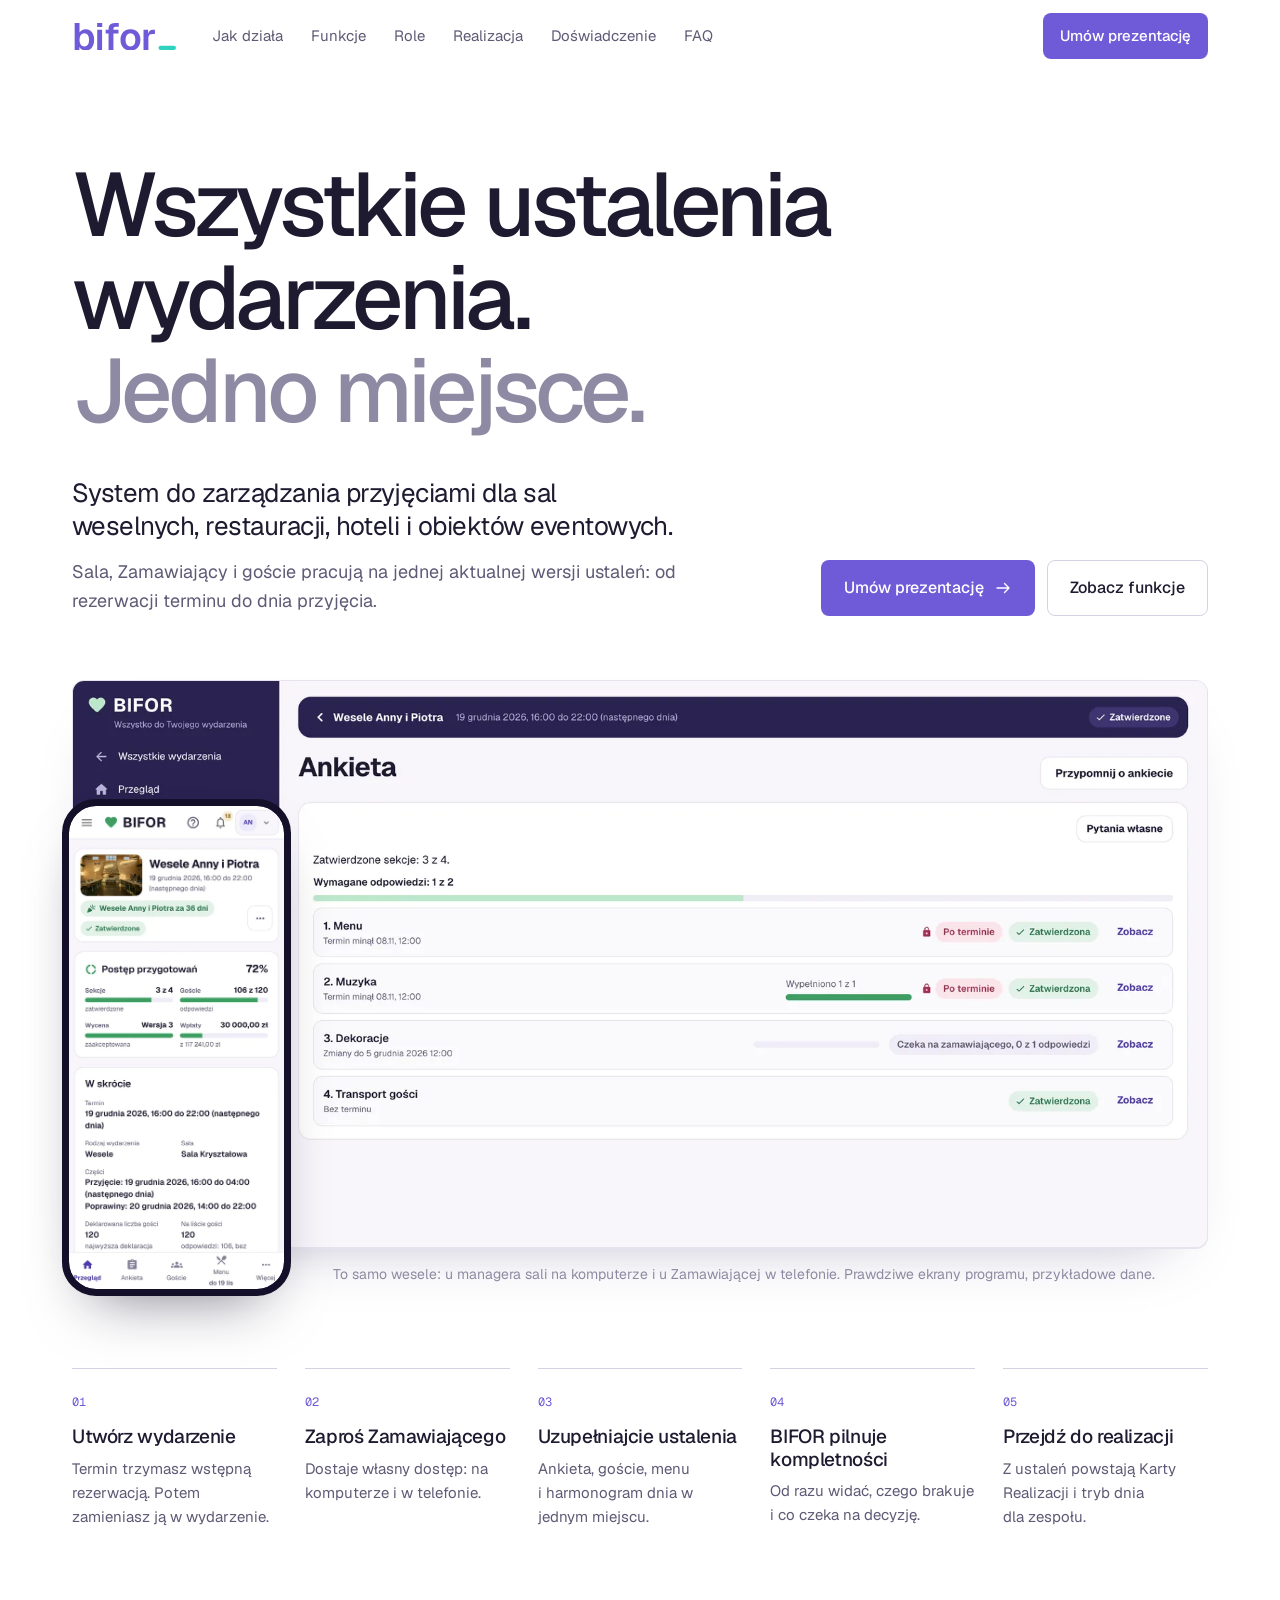
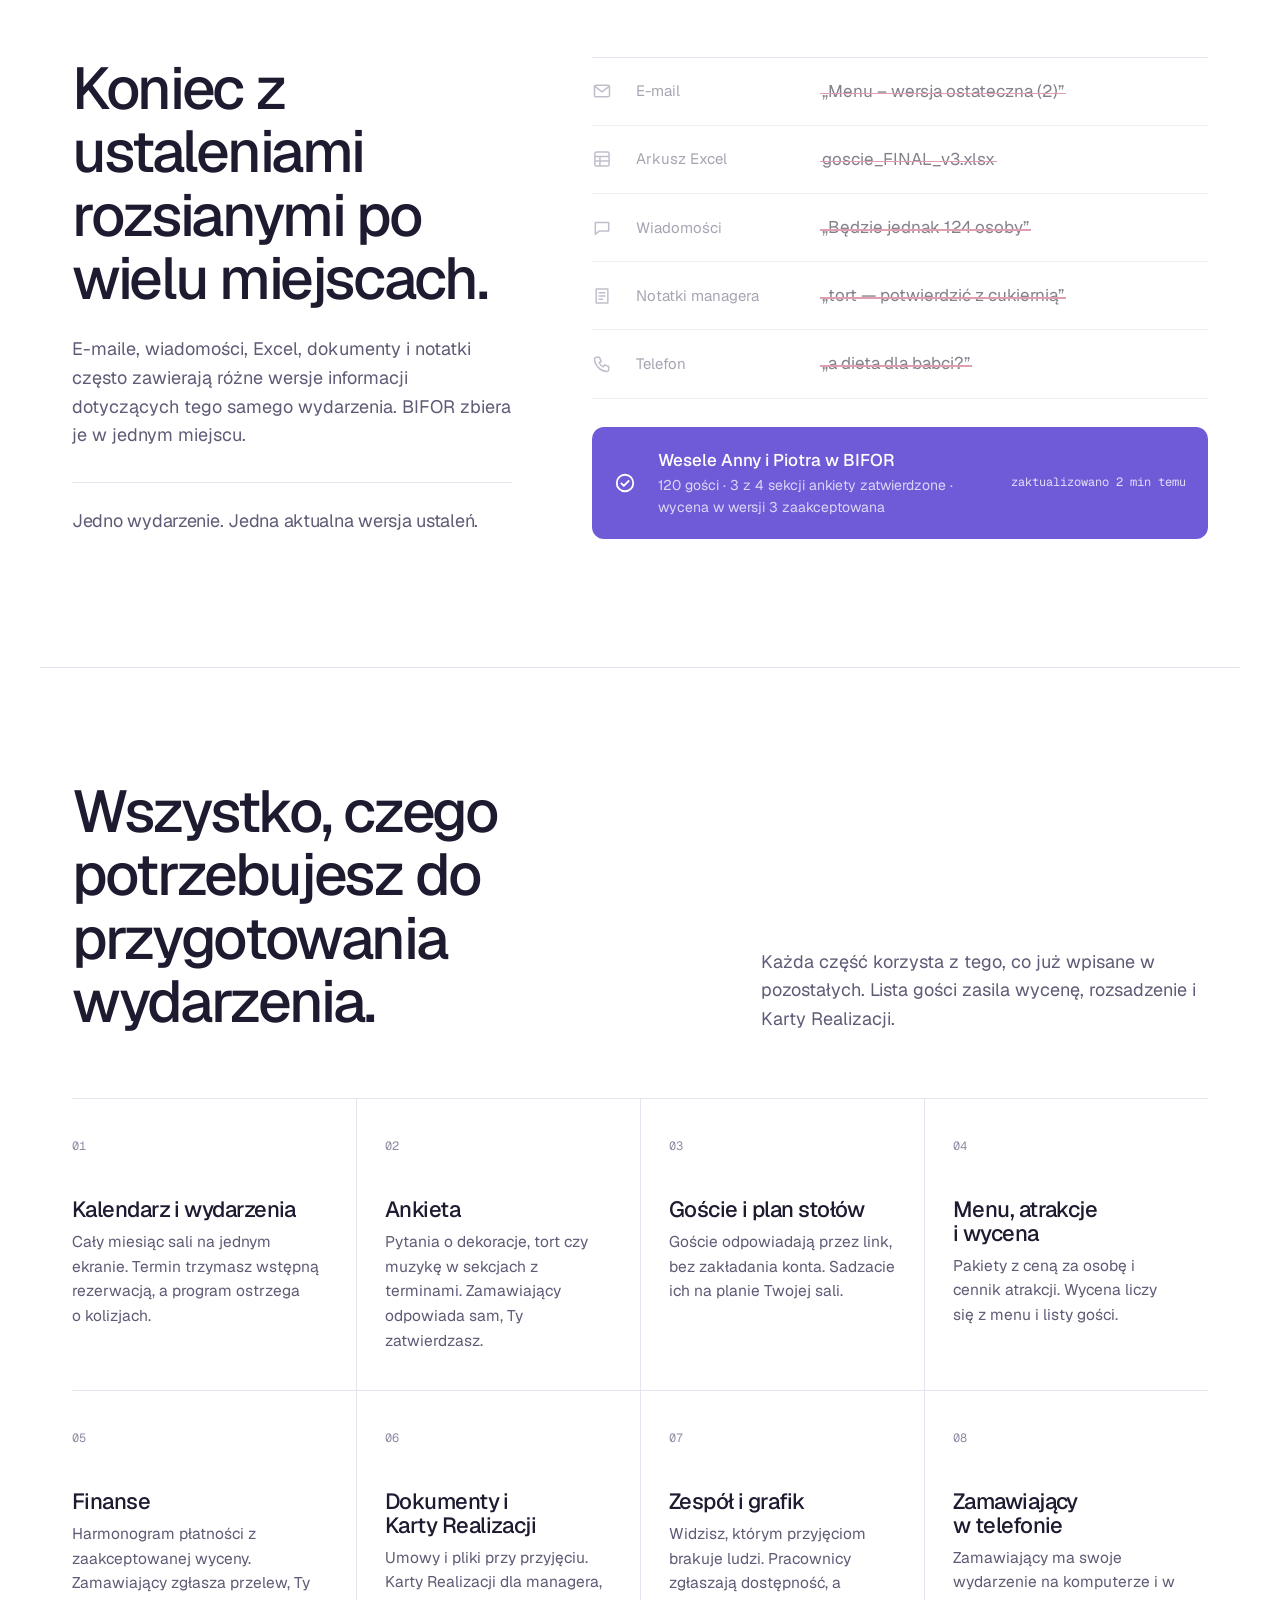
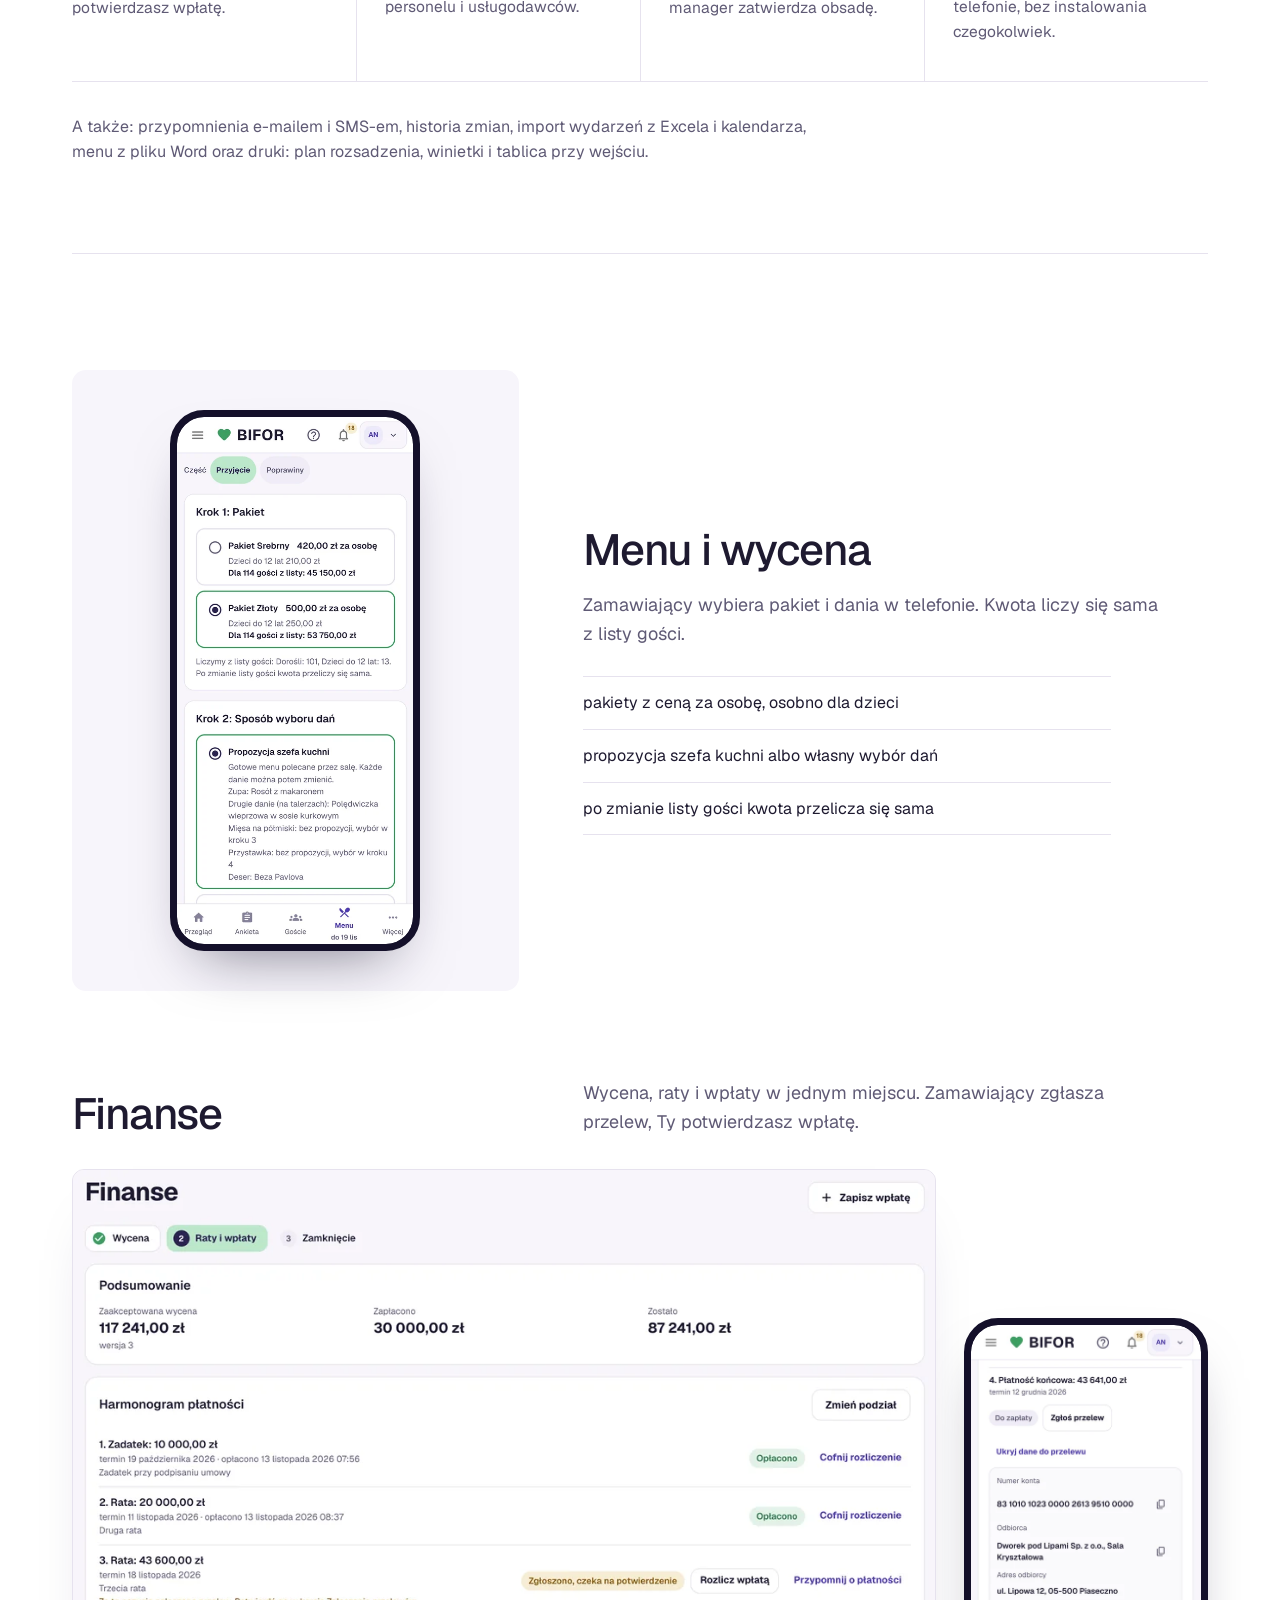
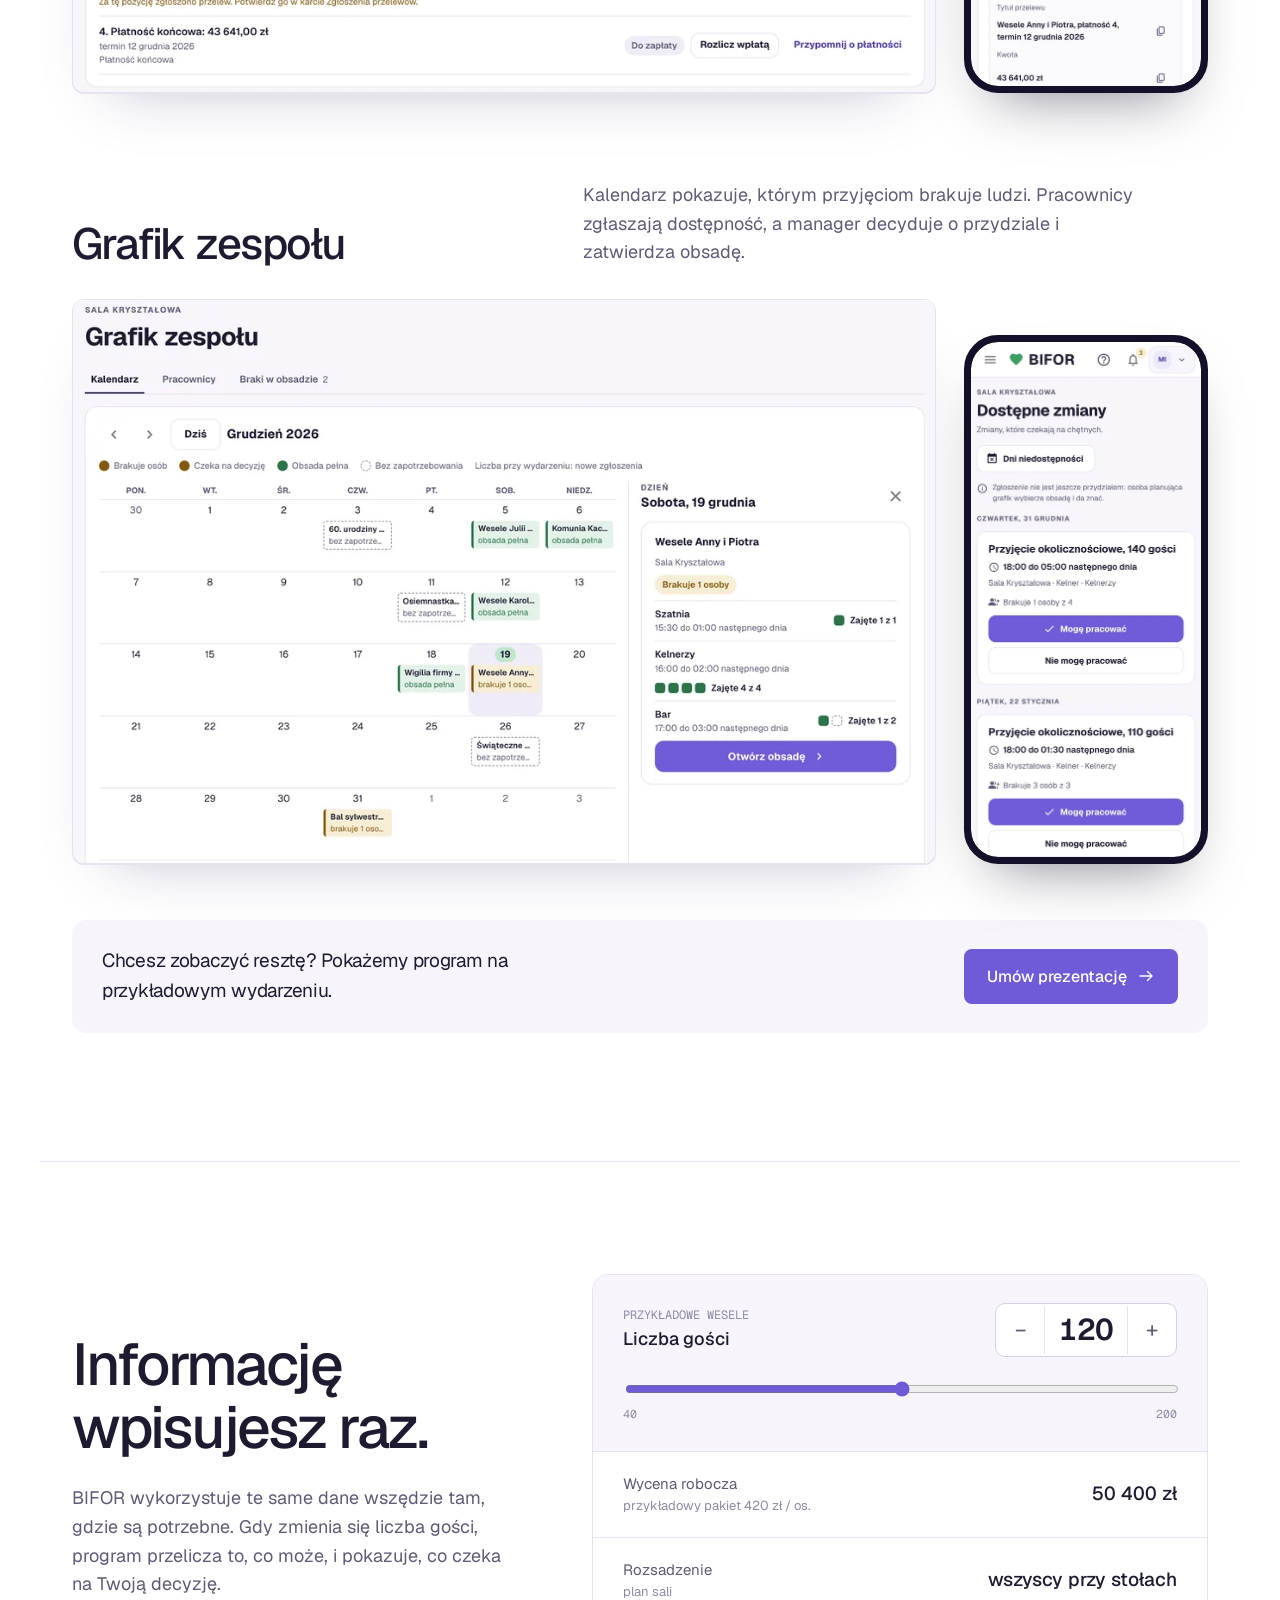
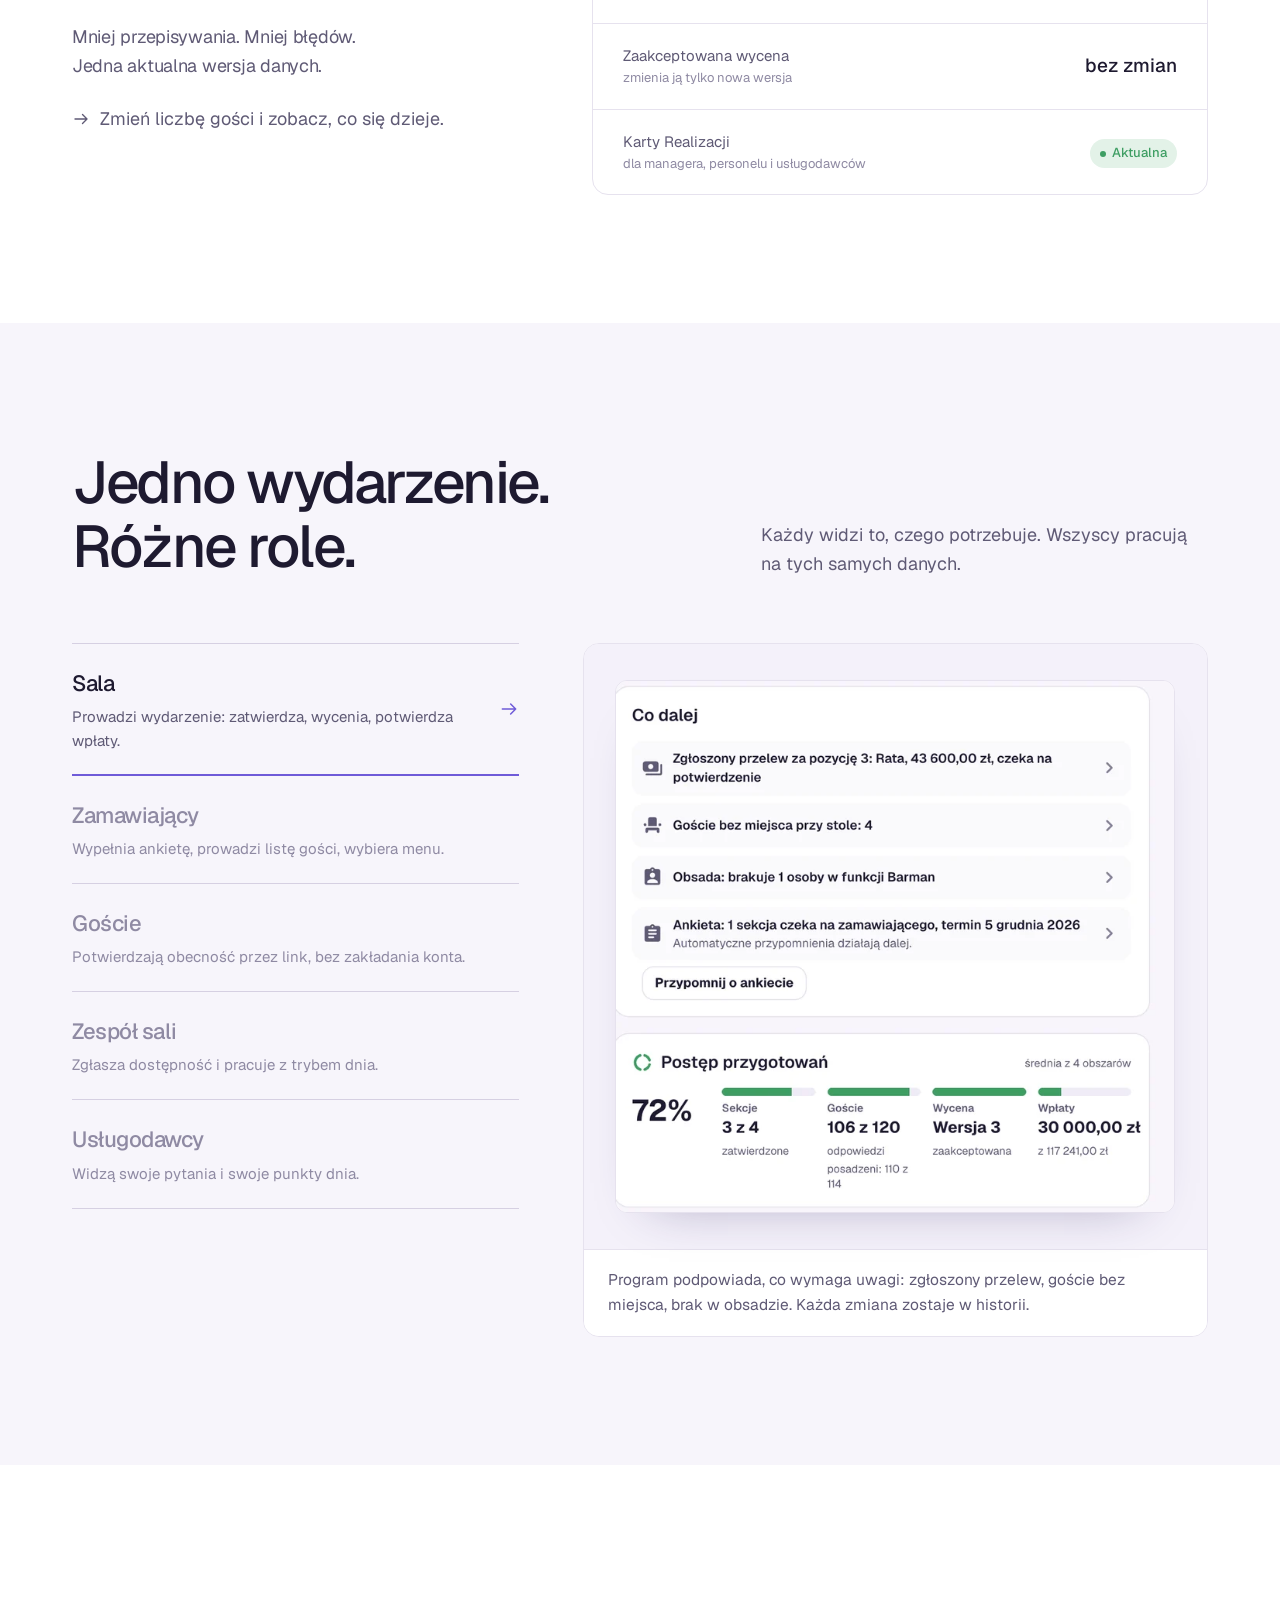
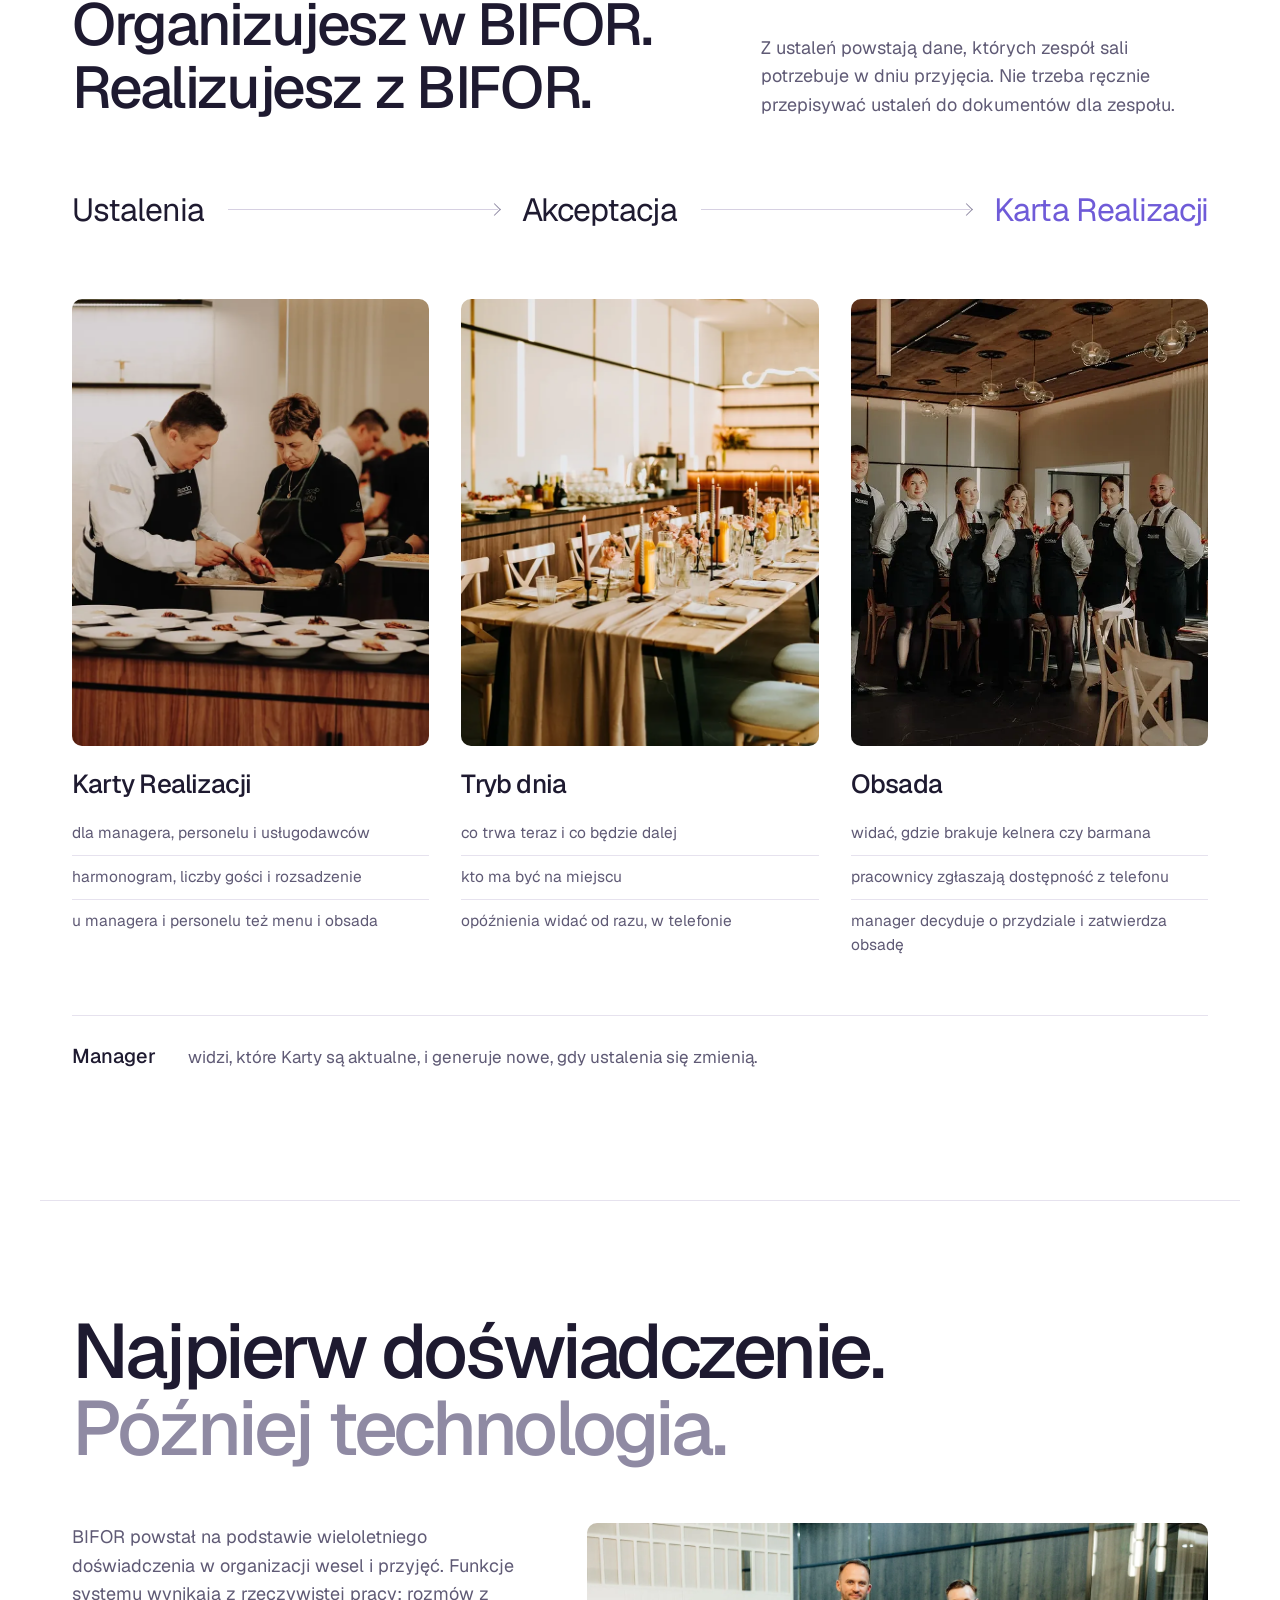
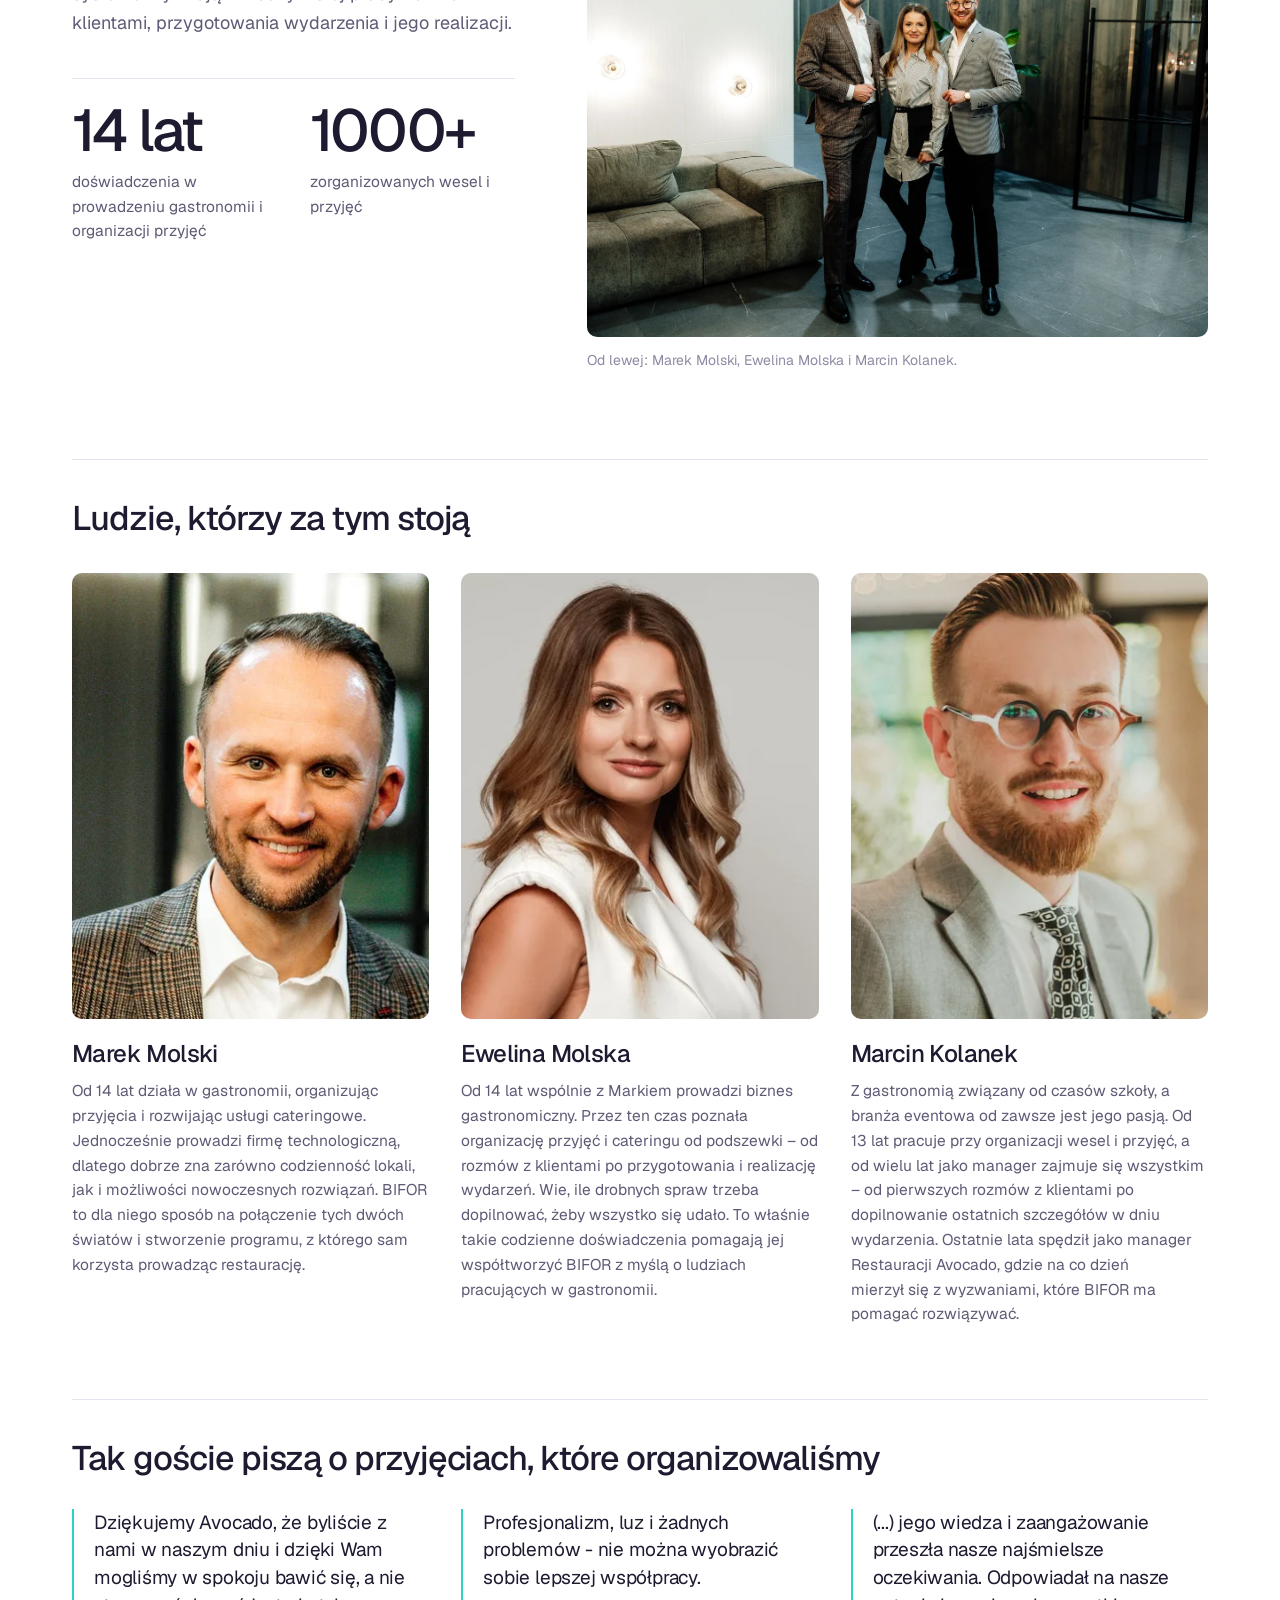
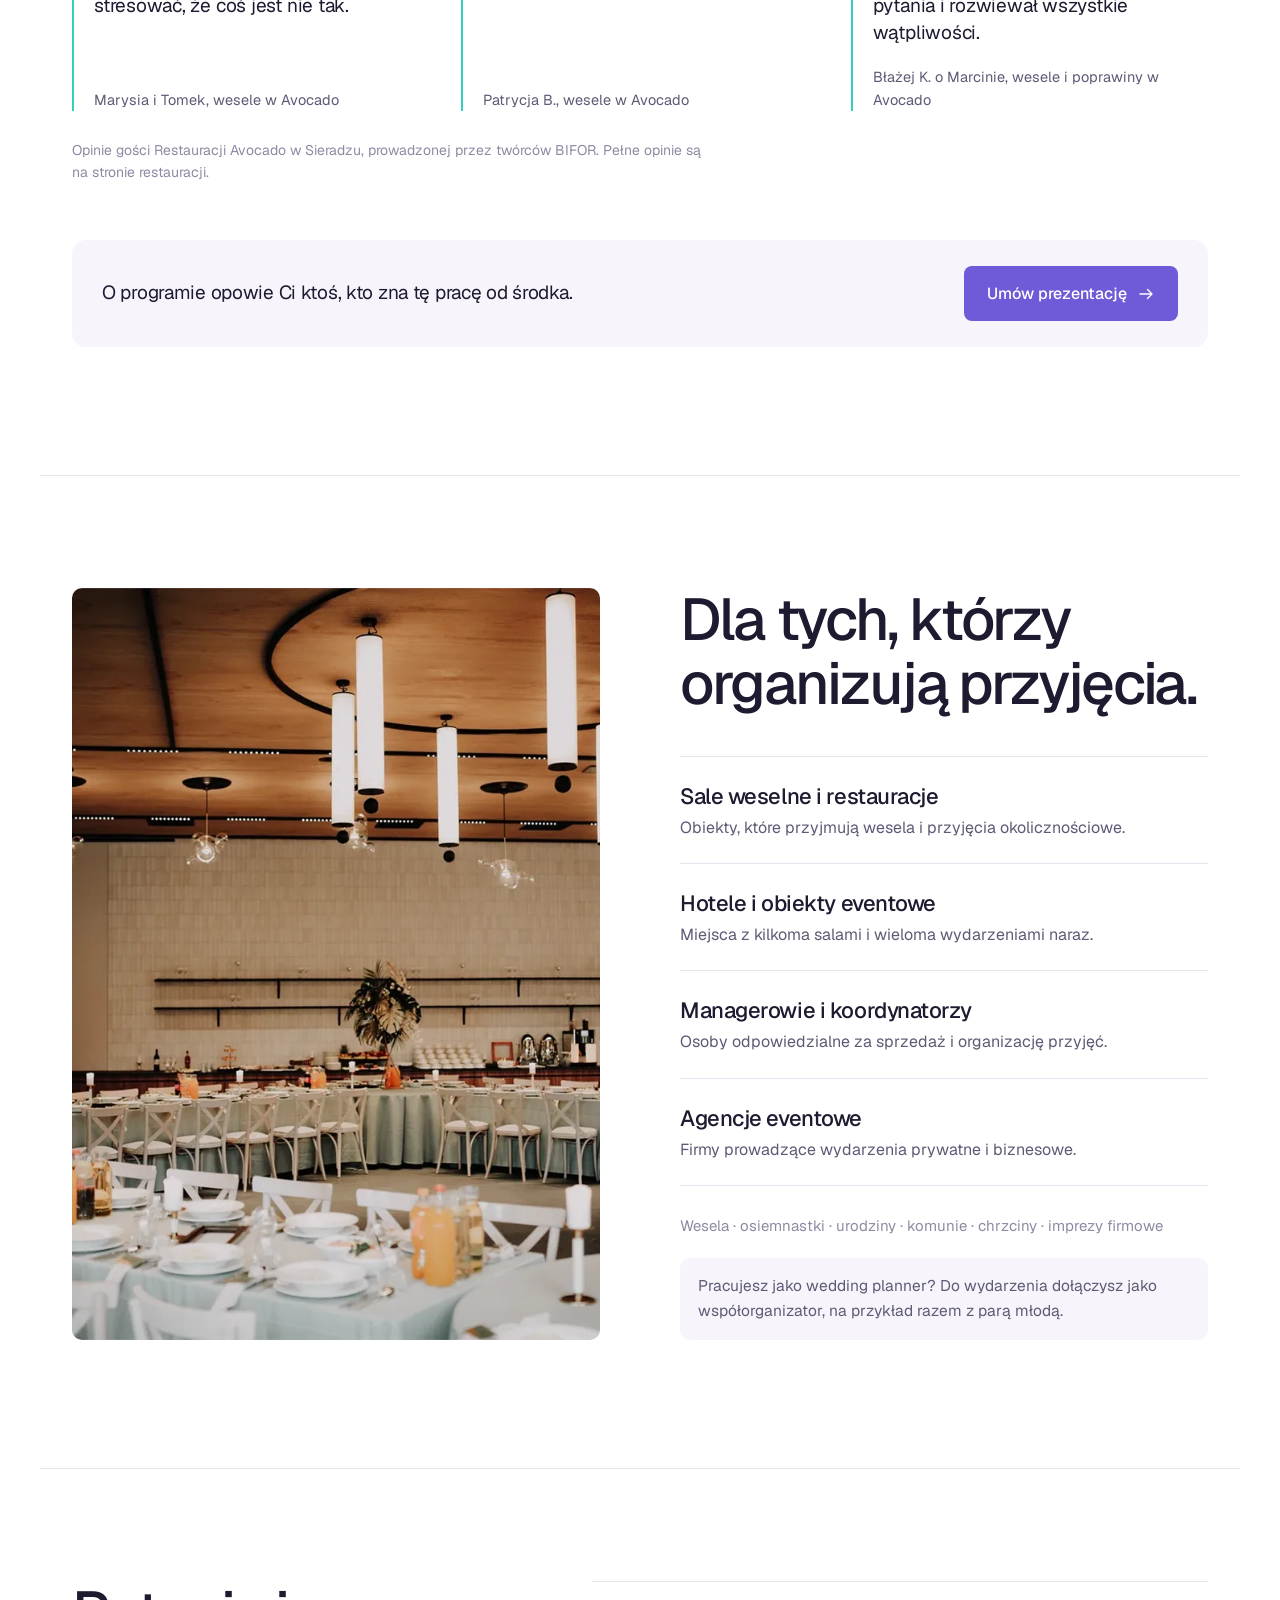
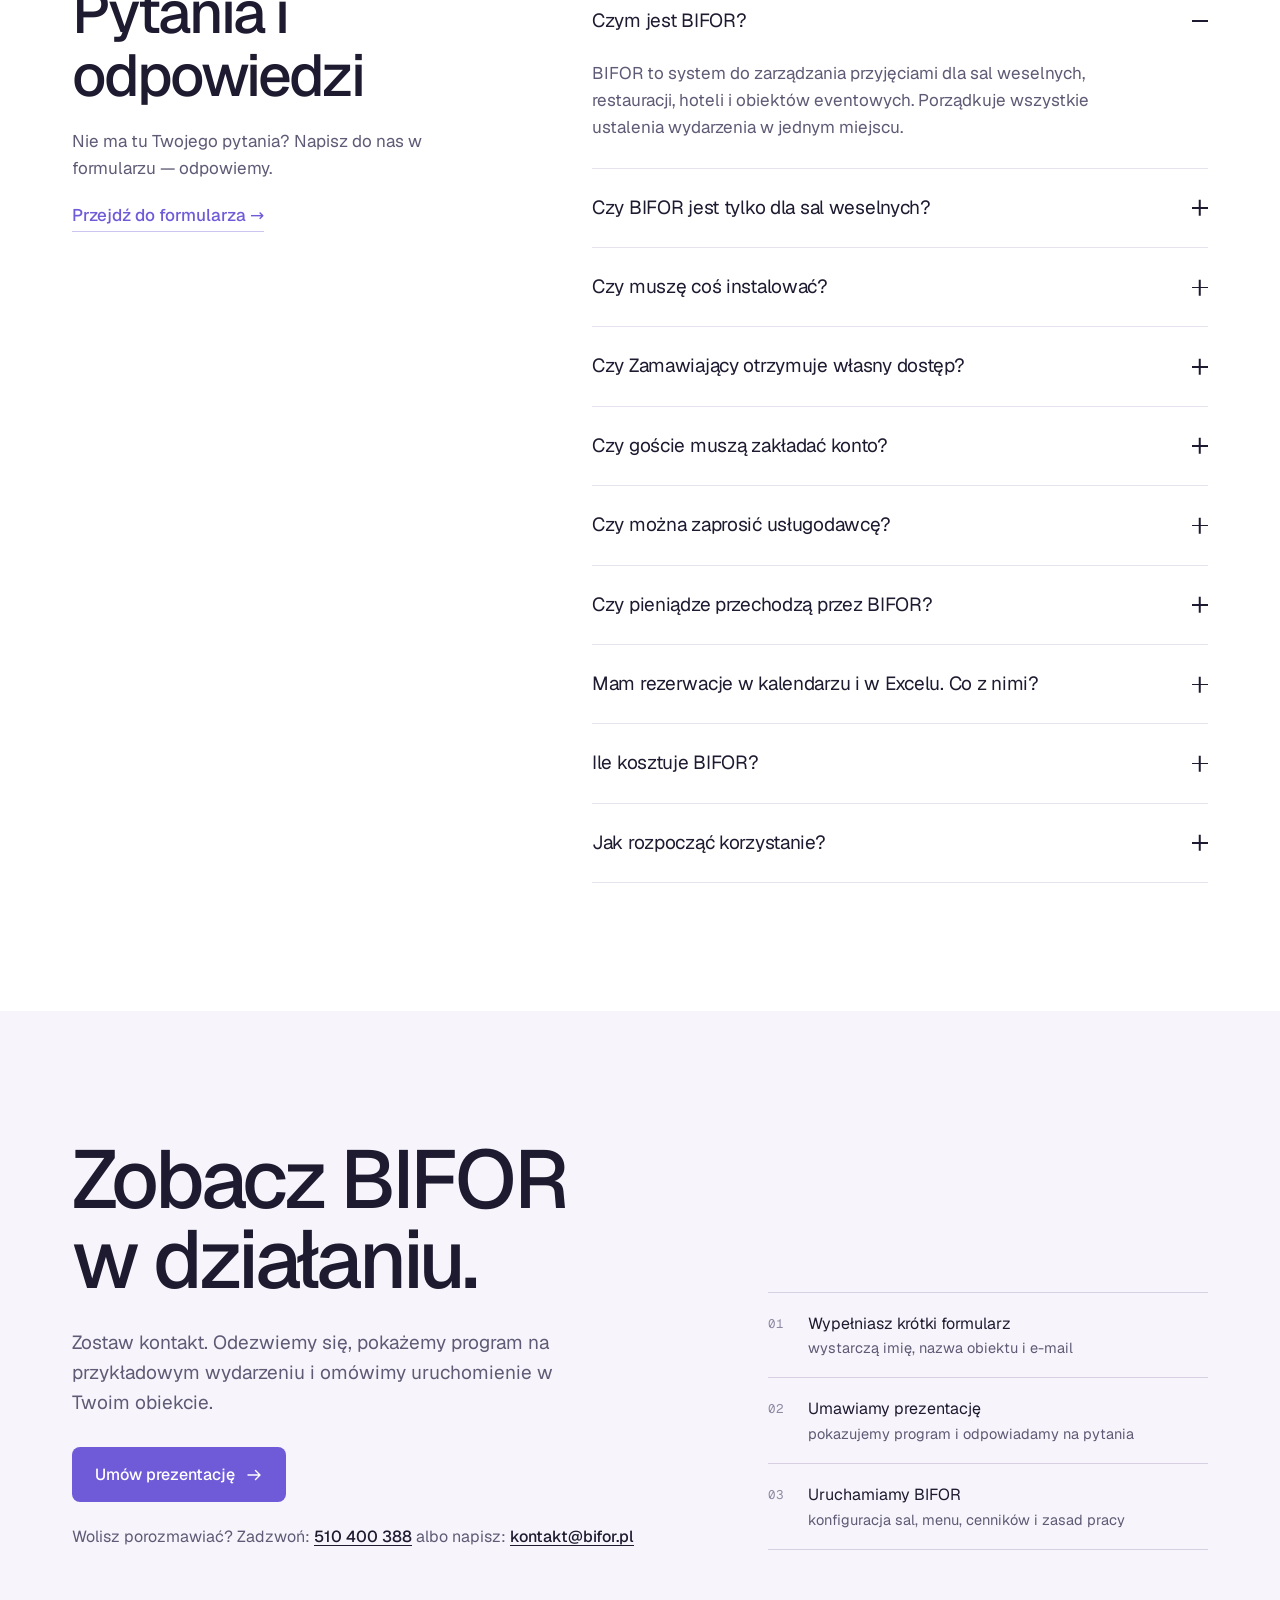
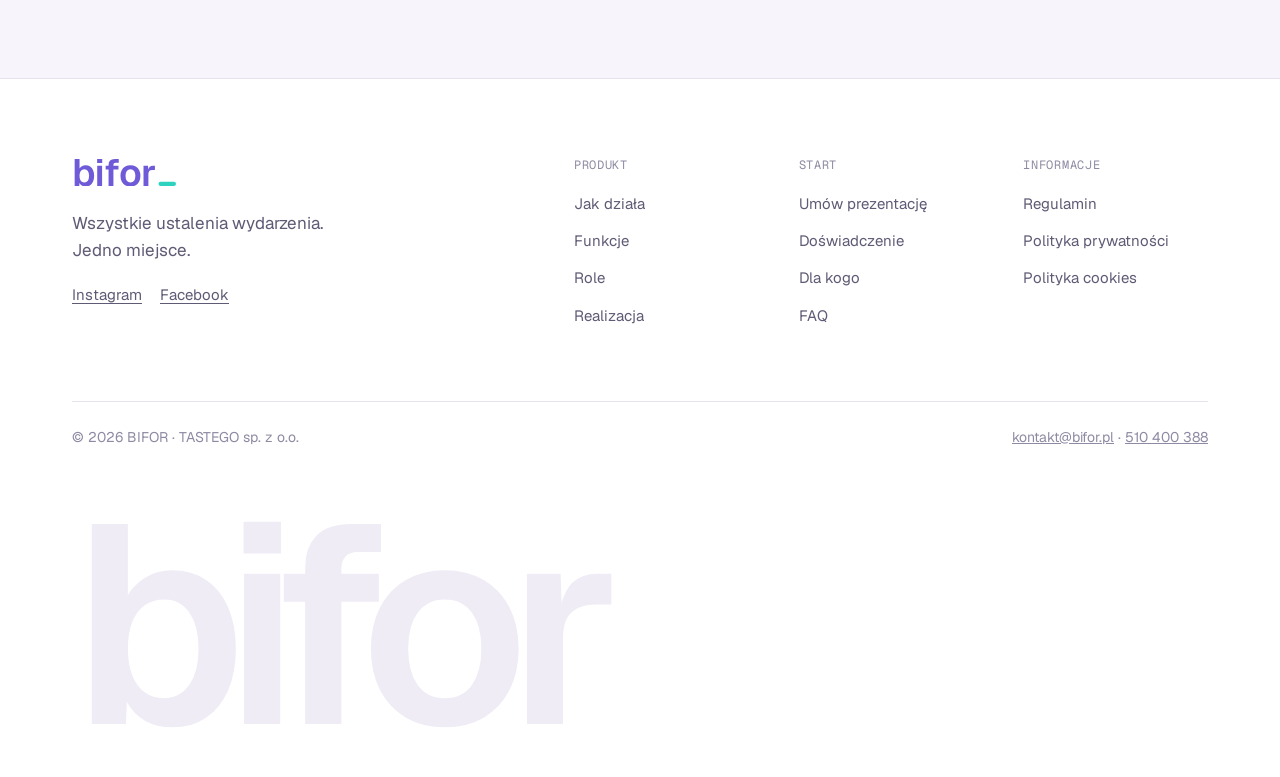
==== index.html @ aeb1d9ad "Kolejnosc osob: Marek, Ewelina, Marcin; skrypt publikacji na galaz produkcja Co-Authored-By: Claude " ====
<!doctype html>
<html lang="pl">
<head>
<meta charset="utf-8">
<meta name="viewport" content="width=device-width, initial-scale=1">
<meta name="robots" content="noindex, nofollow"><!-- podgląd: wersja produkcyjna (tools/build-prod.py) usuwa tę linię -->
<title>BIFOR — system do zarządzania przyjęciami dla sal weselnych, restauracji i hoteli</title>
<meta name="description" content="BIFOR to system do zarządzania przyjęciami dla sal weselnych, restauracji, hoteli i obiektów eventowych. Ankieta, goście, menu, finanse i grafik zespołu w jednym miejscu.">
<meta property="og:title" content="BIFOR — Wszystkie ustalenia wydarzenia. Jedno miejsce.">
<meta property="og:description" content="System do zarządzania przyjęciami dla sal weselnych, restauracji, hoteli i obiektów eventowych.">
<meta property="og:image" content="https://olekcodetech.github.io/bifor-www/assets/img/og.png">
<meta property="og:image:width" content="1200">
<meta property="og:image:height" content="630">
<meta property="og:url" content="https://olekcodetech.github.io/bifor-www/">
<meta name="twitter:card" content="summary_large_image">
<meta property="og:type" content="website">
<meta property="og:locale" content="pl_PL">
<meta name="theme-color" content="#6F5BD8">
<link rel="icon" href="assets/img/logo/bifor-sygnet.svg" type="image/svg+xml">
<link rel="preload" href="assets/fonts/geist-latin.woff2" as="font" type="font/woff2" crossorigin>
<link rel="preload" href="assets/fonts/geist-latin-ext.woff2" as="font" type="font/woff2" crossorigin>
<link rel="stylesheet" href="assets/css/style.css">
<script>document.documentElement.classList.add('js')</script>
</head>
<body>

<!-- ikony -->
<svg width="0" height="0" style="position:absolute" aria-hidden="true">
  <defs>
    <symbol id="i-check" viewBox="0 0 24 24" fill="none" stroke="currentColor" stroke-width="2" stroke-linecap="round" stroke-linejoin="round"><circle cx="12" cy="12" r="9"/><path d="M8 12.5l2.7 2.7L16 9.8"/></symbol>
    <symbol id="i-arrow" viewBox="0 0 24 24" fill="none" stroke="currentColor" stroke-width="1.8" stroke-linecap="round" stroke-linejoin="round"><path d="M4 12h16M14 6l6 6-6 6"/></symbol>
    <symbol id="i-mail" viewBox="0 0 24 24" fill="none" stroke="currentColor" stroke-width="1.8" stroke-linecap="round" stroke-linejoin="round"><rect x="3" y="5" width="18" height="14" rx="2"/><path d="M3.5 6.5L12 13l8.5-6.5"/></symbol>
    <symbol id="i-sheet" viewBox="0 0 24 24" fill="none" stroke="currentColor" stroke-width="1.8" stroke-linejoin="round"><rect x="3.5" y="3.5" width="17" height="17" rx="2"/><path d="M3.5 9h17M3.5 14.5h17M9.5 9v11.5"/></symbol>
    <symbol id="i-chat" viewBox="0 0 24 24" fill="none" stroke="currentColor" stroke-width="1.8" stroke-linecap="round" stroke-linejoin="round"><path d="M4 5.5h16v10H9l-5 4z"/></symbol>
    <symbol id="i-note" viewBox="0 0 24 24" fill="none" stroke="currentColor" stroke-width="1.8" stroke-linecap="round" stroke-linejoin="round"><path d="M5 3.5h14v17H5zM8.5 8h7M8.5 12h7M8.5 16h4"/></symbol>
    <symbol id="i-phone" viewBox="0 0 24 24" fill="none" stroke="currentColor" stroke-width="1.8" stroke-linecap="round" stroke-linejoin="round"><path d="M5 4h4l2 5-2.5 1.5a11 11 0 005 5L15 13l5 2v4a2 2 0 01-2 2A16 16 0 013 6a2 2 0 012-2z"/></symbol>
  </defs>
</svg>

<a class="skip" href="#main">Przejdź do treści</a>

<header class="nav" id="nav">
  <div class="wrap nav-in">
    <a href="index.html" class="logo" aria-label="BIFOR — strona główna"><img src="assets/img/logo/bifor-logo.svg" alt="BIFOR" width="104" height="27"></a>
    <nav class="nav-links" aria-label="Główna nawigacja">
      <a href="#jak-dziala" data-track="how_it_works_click" data-place="nav">Jak działa</a>
      <a href="#funkcje">Funkcje</a>
      <a href="#role">Role</a>
      <a href="#realizacja">Realizacja</a>
      <a href="#doswiadczenie">Doświadczenie</a>
      <a href="#faq">FAQ</a>
    </nav>
    <div class="nav-end">
      <a class="btn btn-primary btn-sm" href="dolacz.html" data-track="cta_start_click" data-place="nav">Umów prezentację</a>
      <button class="burger" type="button" aria-expanded="false" aria-controls="mnav" aria-label="Otwórz menu"><span></span><span></span></button>
    </div>
  </div>
  <nav class="mnav" id="mnav" hidden aria-label="Menu mobilne">
    <a href="#jak-dziala" data-track="how_it_works_click" data-place="mobile_nav">Jak działa</a>
    <a href="#funkcje">Funkcje</a>
    <a href="#role">Role</a>
    <a href="#realizacja">Realizacja</a>
    <a href="#doswiadczenie">Doświadczenie</a>
    <a href="#faq">FAQ</a>
    <a href="dolacz.html" data-track="cta_start_click" data-place="mobile_nav" style="color:var(--brand)">Umów prezentację →</a>
  </nav>
</header>

<main id="main">

<!-- ============ HERO ============ -->
<section class="hero">
  <div class="wrap">
    <h1>
      <span class="ln"><span>Wszystkie ustalenia</span></span>
      <span class="ln"><span>wydarzenia.</span></span>
      <span class="ln"><span class="muted">Jedno miejsce.</span></span>
    </h1>
    <div class="hero-side">
      <div>
        <p class="hero-sub">System do zarządzania przyjęciami dla sal weselnych, restauracji, hoteli i obiektów eventowych.</p>
        <p class="lead">Sala, Zamawiający i goście pracują na jednej aktualnej wersji ustaleń: od rezerwacji terminu do dnia przyjęcia.</p>
      </div>
      <div class="cta-row">
        <a class="btn btn-primary" href="dolacz.html" data-track="cta_start_click" data-place="hero">Umów prezentację <svg><use href="#i-arrow"/></svg></a>
        <a class="btn btn-line" href="#funkcje" data-track="features_click" data-place="hero">Zobacz funkcje</a>
      </div>
    </div>

    <!-- ekrany programu: komputer sali + telefon Zamawiającej -->
    <figure class="hero-duo">
      <button class="shot" type="button" data-zoom="assets/img/app/ankieta-2400.webp" aria-label="Powiększ ekran: ankieta wesela w programie sali">
        <img src="assets/img/app/ankieta-1600.webp" srcset="assets/img/app/ankieta-960.webp 960w, assets/img/app/ankieta-1600.webp 1600w, assets/img/app/ankieta-2400.webp 2400w" sizes="(max-width: 1264px) calc(100vw - 64px), 1136px" width="1600" height="1000" alt="Ekran programu BIFOR na komputerze: ankieta wesela z sekcjami Menu, Muzyka, Dekoracje i Transport gości">
      </button>
      <div class="phone"><img src="assets/img/app/wydarzenie-zamawiajacej-480.webp" srcset="assets/img/app/wydarzenie-zamawiajacej-480.webp 480w, assets/img/app/wydarzenie-zamawiajacej-900.webp 900w" sizes="230px" width="900" height="1948" alt="BIFOR w telefonie Zamawiającej: przegląd wesela i postęp przygotowań" fetchpriority="high"></div>
      <figcaption>To samo wesele: u managera sali na komputerze i u Zamawiającej w telefonie. Prawdziwe ekrany programu, przykładowe dane.</figcaption>
    </figure>

    <!-- jak działa -->
    <ol class="steps" id="jak-dziala">
      <li class="rv"><b>01</b><h3>Utwórz wydarzenie</h3><p>Termin trzymasz wstępną rezerwacją. Potem zamieniasz ją w wydarzenie.</p></li>
      <li class="rv" style="--d:1"><b>02</b><h3>Zaproś Zamawiającego</h3><p>Dostaje własny dostęp: na komputerze i w telefonie.</p></li>
      <li class="rv" style="--d:2"><b>03</b><h3>Uzupełniajcie ustalenia</h3><p>Ankieta, goście, menu i harmonogram dnia w jednym miejscu.</p></li>
      <li class="rv" style="--d:3"><b>04</b><h3>BIFOR pilnuje kompletności</h3><p>Od razu widać, czego brakuje i co czeka na decyzję.</p></li>
      <li class="rv" style="--d:4"><b>05</b><h3>Przejdź do realizacji</h3><p>Z ustaleń powstają Karty Realizacji i tryb dnia dla zespołu.</p></li>
    </ol>
  </div>
</section>

<!-- ============ PROBLEM ============ -->
<section class="sec first">
  <div class="wrap prob">
    <div class="txt">
      <h2 class="rv">Koniec z ustaleniami rozsianymi po wielu miejscach.</h2>
      <p class="rv" style="--d:1">E-maile, wiadomości, Excel, dokumenty i notatki często zawierają różne wersje informacji dotyczących tego samego wydarzenia. BIFOR zbiera je w jednym miejscu.</p>
      <p class="claim rv" style="--d:2">Jedno wydarzenie. Jedna aktualna wersja ustaleń.</p>
    </div>
    <div>
      <ul class="sources" id="sources">
        <li style="--d:0"><svg><use href="#i-mail"/></svg><span class="n">E-mail</span><span class="q">„Menu – wersja ostateczna (2)”</span></li>
        <li style="--d:1"><svg><use href="#i-sheet"/></svg><span class="n">Arkusz Excel</span><span class="q">goscie_FINAL_v3.xlsx</span></li>
        <li style="--d:2"><svg><use href="#i-chat"/></svg><span class="n">Wiadomości</span><span class="q">„Będzie jednak 124 osoby”</span></li>
        <li style="--d:3"><svg><use href="#i-note"/></svg><span class="n">Notatki managera</span><span class="q">„tort — potwierdzić z cukiernią”</span></li>
        <li style="--d:4"><svg><use href="#i-phone"/></svg><span class="n">Telefon</span><span class="q">„a dieta dla babci?”</span></li>
      </ul>
      <div class="merged">
        <svg><use href="#i-check"/></svg>
        <div><b>Wesele Anny i Piotra w BIFOR</b><small>120 gości · 3 z 4 sekcji ankiety zatwierdzone · wycena w wersji 3 zaakceptowana</small></div>
        <span class="upd">zaktualizowano 2 min temu</span>
      </div>
    </div>
  </div>
</section>

<!-- ============ FUNKCJE ============ -->
<section class="sec" id="funkcje">
  <div class="wrap">
    <div class="sh">
      <h2 class="rv">Wszystko, czego potrzebujesz do przygotowania wydarzenia.</h2>
      <p class="rv" style="--d:1">Każda część korzysta z tego, co już wpisane w pozostałych. Lista gości zasila wycenę, rozsadzenie i Karty Realizacji.</p>
    </div>
    <div class="feats">
      <div class="feat rv" style="--d:0"><span class="num">01</span><h3>Kalendarz i wydarzenia</h3><p>Cały miesiąc sali na jednym ekranie. Termin trzymasz wstępną rezerwacją, a program ostrzega o kolizjach.</p></div>
      <div class="feat rv" style="--d:1"><span class="num">02</span><h3>Ankieta</h3><p>Pytania o dekoracje, tort czy muzykę w sekcjach z terminami. Zamawiający odpowiada sam, Ty zatwierdzasz.</p></div>
      <div class="feat rv" style="--d:2"><span class="num">03</span><h3>Goście i plan stołów</h3><p>Goście odpowiadają przez link, bez zakładania konta. Sadzacie ich na planie Twojej sali.</p></div>
      <div class="feat rv" style="--d:3"><span class="num">04</span><h3>Menu, atrakcje i wycena</h3><p>Pakiety z ceną za osobę i cennik atrakcji. Wycena liczy się z menu i listy gości.</p></div>
      <div class="feat rv" style="--d:0"><span class="num">05</span><h3>Finanse</h3><p>Harmonogram płatności z zaakceptowanej wyceny. Zamawiający zgłasza przelew, Ty potwierdzasz wpłatę.</p></div>
      <div class="feat rv" style="--d:1"><span class="num">06</span><h3>Dokumenty i Karty Realizacji</h3><p>Umowy i pliki przy przyjęciu. Karty Realizacji dla managera, personelu i usługodawców.</p></div>
      <div class="feat rv" style="--d:2"><span class="num">07</span><h3>Zespół i grafik</h3><p>Widzisz, którym przyjęciom brakuje ludzi. Pracownicy zgłaszają dostępność, a manager zatwierdza obsadę.</p></div>
      <div class="feat rv" style="--d:3"><span class="num">08</span><h3>Zamawiający w telefonie</h3><p>Zamawiający ma swoje wydarzenie na komputerze i w telefonie, bez instalowania czegokolwiek.</p></div>
    </div>
    <div class="feats-more rv">
      <p>A także: przypomnienia e-mailem i SMS-em, historia zmian, import wydarzeń z Excela i kalendarza, menu z pliku Word oraz druki: plan rozsadzenia, winietki i tablica przy wejściu.</p>
    </div>

    <!-- jak to wygląda w programie -->
    <div class="shows">
      <p class="kicker rv">Tak to wygląda w programie</p>

      <article class="show show-split">
        <div class="show-phone rv"><div class="phone"><img src="assets/img/app/menu-zamawiajacej-480.webp" srcset="assets/img/app/menu-zamawiajacej-480.webp 480w, assets/img/app/menu-zamawiajacej-900.webp 900w" sizes="250px" width="900" height="1948" loading="lazy" decoding="async" alt="Telefon Zamawiającej: wybór pakietu menu z ceną za osobę i kwotą dla gości z listy"></div></div>
        <div class="show-txt">
          <h3 class="rv">Menu i wycena</h3>
          <p class="rv" style="--d:1">Zamawiający wybiera pakiet i dania w telefonie. Kwota liczy się sama z listy gości.</p>
          <ul class="rv" style="--d:2">
            <li>pakiety z ceną za osobę, osobno dla dzieci</li>
            <li>propozycja szefa kuchni albo własny wybór dań</li>
            <li>po zmianie listy gości kwota przelicza się sama</li>
          </ul>
        </div>
      </article>

      <article class="show">
        <div class="show-h">
          <h3 class="rv">Finanse</h3>
          <p class="rv" style="--d:1">Wycena, raty i wpłaty w jednym miejscu. Zamawiający zgłasza przelew, Ty potwierdzasz wpłatę.</p>
        </div>
        <div class="duo rv">
          <button class="shot" type="button" data-zoom="assets/img/app/finanse-kadr-2320.webp" aria-label="Powiększ ekran: finanse wydarzenia">
            <img src="assets/img/app/finanse-kadr-1600.webp" srcset="assets/img/app/finanse-kadr-1000.webp 1000w, assets/img/app/finanse-kadr-1600.webp 1600w, assets/img/app/finanse-kadr-2320.webp 2320w" sizes="(max-width: 759px) calc(100vw - 40px), (max-width: 1264px) 74vw, 860px" width="2320" height="1405" loading="lazy" decoding="async" alt="Ekran Finanse: podsumowanie wyceny i harmonogram płatności z opłaconymi ratami">
          </button>
          <div class="phone phone-short"><img src="assets/img/app/platnosci-zamawiajacej-480.webp" srcset="assets/img/app/platnosci-zamawiajacej-480.webp 480w, assets/img/app/platnosci-zamawiajacej-900.webp 900w" sizes="250px" width="900" height="1380" loading="lazy" decoding="async" alt="Telefon Zamawiającej: płatność końcowa z przyciskiem Zgłoś przelew i danymi do przelewu"></div>
        </div>
      </article>

      <article class="show">
        <div class="show-h">
          <h3 class="rv">Grafik zespołu</h3>
          <p class="rv" style="--d:1">Kalendarz pokazuje, którym przyjęciom brakuje ludzi. Pracownicy zgłaszają dostępność, a manager decyduje o przydziale i zatwierdza obsadę.</p>
        </div>
        <div class="duo rv">
          <button class="shot" type="button" data-zoom="assets/img/app/grafik-kadr-2320.webp" aria-label="Powiększ ekran: grafik zespołu">
            <img src="assets/img/app/grafik-kadr-1600.webp" srcset="assets/img/app/grafik-kadr-1000.webp 1000w, assets/img/app/grafik-kadr-1600.webp 1600w, assets/img/app/grafik-kadr-2320.webp 2320w" sizes="(max-width: 759px) calc(100vw - 40px), (max-width: 1264px) 74vw, 860px" width="2320" height="1515" loading="lazy" decoding="async" alt="Ekran Grafik zespołu: kalendarz przyjęć z informacją o obsadzie i szczegóły wybranego dnia">
          </button>
          <div class="phone"><img src="assets/img/app/dostepne-zmiany-480.webp" srcset="assets/img/app/dostepne-zmiany-480.webp 480w, assets/img/app/dostepne-zmiany-900.webp 900w" sizes="250px" width="900" height="1948" loading="lazy" decoding="async" alt="Telefon pracownika: dostępne zmiany z przyciskami Mogę pracować i Nie mogę pracować"></div>
        </div>
      </article>

      <div class="cta-inline rv">
        <p>Chcesz zobaczyć resztę? Pokażemy program na przykładowym wydarzeniu.</p>
        <a class="btn btn-primary" href="dolacz.html" data-track="cta_start_click" data-place="features">Umów prezentację <svg><use href="#i-arrow"/></svg></a>
      </div>
    </div>
  </div>
</section>

<!-- ============ WPISUJESZ RAZ ============ -->
<section class="sec" id="dane">
  <div class="wrap once">
    <div class="txt">
      <h2 class="rv">Informację wpisujesz raz.</h2>
      <p class="rv" style="--d:1">BIFOR wykorzystuje te same dane wszędzie tam, gdzie są potrzebne. Gdy zmienia się liczba gości, program przelicza to, co może, i pokazuje, co czeka na Twoją decyzję.</p>
      <p class="claim rv" style="--d:2">Mniej przepisywania. Mniej błędów.<br>Jedna aktualna wersja danych.</p>
      <p class="try rv" style="--d:3"><svg><use href="#i-arrow"/></svg>Zmień liczbę gości i zobacz, co się dzieje.</p>
    </div>
    <div class="calc rv" style="--d:1">
      <div class="calc-in">
        <div class="calc-top">
          <div class="l"><small>PRZYKŁADOWE WESELE</small><b>Liczba gości</b></div>
          <div class="stepper">
            <button type="button" data-step="-1" aria-label="Zmniejsz liczbę gości">−</button>
            <output id="gOut" for="gRange" aria-live="polite">120</output>
            <button type="button" data-step="1" aria-label="Zwiększ liczbę gości">+</button>
          </div>
        </div>
        <input class="range" type="range" id="gRange" min="40" max="200" value="120" aria-label="Liczba gości">
        <div class="range-scale"><span>40</span><span>200</span></div>
      </div>
      <ul class="outs">
        <li id="oC"><span class="l">Wycena robocza<small>przykładowy pakiet 420 zł / os.</small></span><span class="v" id="vC">50 400 zł</span></li>
        <li id="oT"><span class="l">Rozsadzenie<small>plan sali</small></span><span class="v" id="vT">wszyscy przy stołach</span></li>
        <li id="oP"><span class="l">Zaakceptowana wycena<small>zmienia ją tylko nowa wersja</small></span><span class="v" id="vP">bez zmian</span></li>
        <li id="oK"><span class="l">Karty Realizacji<small>dla managera, personelu i usługodawców</small></span><span class="v" id="vK"><em class="st st-good">Aktualna</em></span></li>
      </ul>
    </div>
  </div>
</section>

<!-- ============ ROLE ============ -->
<section class="sec paper" id="role">
  <div class="wrap">
    <div class="sh">
      <h2 class="rv">Jedno wydarzenie. Różne role.</h2>
      <p class="rv" style="--d:1">Każdy widzi to, czego potrzebuje. Wszyscy pracują na tych samych danych.</p>
    </div>
    <div class="roles">
      <ul class="role-tabs" role="tablist" aria-label="Role w wydarzeniu" id="roleTabs">
        <li><button role="tab" id="rt0" aria-selected="true" aria-controls="rp0"><b>Sala</b><small>Prowadzi wydarzenie: zatwierdza, wycenia, potwierdza wpłaty.</small><svg><use href="#i-arrow"/></svg></button></li>
        <li><button role="tab" id="rt1" aria-selected="false" aria-controls="rp1" tabindex="-1"><b>Zamawiający</b><small>Wypełnia ankietę, prowadzi listę gości, wybiera menu.</small><svg><use href="#i-arrow"/></svg></button></li>
        <li><button role="tab" id="rt2" aria-selected="false" aria-controls="rp2" tabindex="-1"><b>Goście</b><small>Potwierdzają obecność przez link, bez zakładania konta.</small><svg><use href="#i-arrow"/></svg></button></li>
        <li><button role="tab" id="rt3" aria-selected="false" aria-controls="rp3" tabindex="-1"><b>Zespół sali</b><small>Zgłasza dostępność i pracuje z trybem dnia.</small><svg><use href="#i-arrow"/></svg></button></li>
        <li><button role="tab" id="rt4" aria-selected="false" aria-controls="rp4" tabindex="-1"><b>Usługodawcy</b><small>Widzą swoje pytania i swoje punkty dnia.</small><svg><use href="#i-arrow"/></svg></button></li>
      </ul>

      <div class="views rv">
        <div class="view" id="rp0" role="tabpanel" aria-labelledby="rt0">
          <div class="view-shot"><button class="shot" type="button" data-zoom="assets/img/app/sala-co-dalej-1118.webp" data-zoom-w="600" aria-label="Powiększ ekran: przegląd wesela u managera"><img src="assets/img/app/sala-co-dalej-720.webp" srcset="assets/img/app/sala-co-dalej-720.webp 720w, assets/img/app/sala-co-dalej-1118.webp 1118w" sizes="(max-width: 640px) calc(100vw - 80px), 540px" width="1118" height="1065" loading="lazy" decoding="async" alt="Przegląd wesela u managera: lista spraw do załatwienia i postęp przygotowań 72%"></button></div>
          <p class="view-f">Program podpowiada, co wymaga uwagi: zgłoszony przelew, goście bez miejsca, brak w obsadzie. Każda zmiana zostaje w historii.</p>
        </div>
        <div class="view" id="rp1" role="tabpanel" aria-labelledby="rt1" hidden>
          <div class="view-shot"><div class="phone"><img src="assets/img/app/wydarzenie-zamawiajacej-480.webp" srcset="assets/img/app/wydarzenie-zamawiajacej-480.webp 480w, assets/img/app/wydarzenie-zamawiajacej-900.webp 900w" sizes="240px" width="900" height="1948" loading="lazy" decoding="async" alt="Telefon Zamawiającej: wesele, postęp przygotowań i najważniejsze ustalenia"></div></div>
          <p class="view-f">Ma swoje wydarzenie w telefonie i na komputerze. Może zaprosić współorganizatora, na przykład świadkową albo wedding plannera.</p>
        </div>
        <div class="view" id="rp2" role="tabpanel" aria-labelledby="rt2" hidden>
          <div class="view-shot"><div class="phone phone-guest"><img src="assets/img/app/odpowiedz-goscia-480.webp" srcset="assets/img/app/odpowiedz-goscia-480.webp 480w, assets/img/app/odpowiedz-goscia-900.webp 900w" sizes="240px" width="900" height="1435" loading="lazy" decoding="async" alt="Telefon gościa: zaproszenie na wesele z pytaniem Czy weźmiesz udział i przyciskami Będę, Nie będę"></div></div>
          <p class="view-f">Gość otwiera link z e-maila albo SMS-a i odpowiada. Bez konta i bez instalowania czegokolwiek.</p>
        </div>
        <div class="view" id="rp3" role="tabpanel" aria-labelledby="rt3" hidden>
          <div class="view-shot"><div class="phone"><img src="assets/img/app/tryb-dnia-480.webp" srcset="assets/img/app/tryb-dnia-480.webp 480w, assets/img/app/tryb-dnia-900.webp 900w" sizes="240px" width="900" height="1948" loading="lazy" decoding="async" alt="Telefon managera w dniu przyjęcia: tryb dnia z punktem trwającym teraz, opóźnieniem i następnym punktem"></div></div>
          <p class="view-f">W dniu przyjęcia zespół widzi, co trwa teraz i co będzie dalej. Zakres dostępu zależy od roli w zespole.</p>
        </div>
        <div class="view" id="rp4" role="tabpanel" aria-labelledby="rt4" hidden>
          <div class="view-shot"><button class="shot" type="button" data-zoom="assets/img/app/harmonogram-kadr-1445.webp" data-zoom-w="760" aria-label="Powiększ ekran: harmonogram dnia"><img src="assets/img/app/harmonogram-kadr-900.webp" srcset="assets/img/app/harmonogram-kadr-900.webp 900w, assets/img/app/harmonogram-kadr-1445.webp 1445w" sizes="(max-width: 640px) calc(100vw - 80px), 560px" width="1445" height="920" loading="lazy" decoding="async" alt="Harmonogram dnia: punkty przyjęcia z informacją, kto je prowadzi i kto je widzi"></button></div>
          <p class="view-f">DJ, fotograf czy dekorator widzi swoje pytania i swoje punkty dnia. Listy gości i pieniędzy nie widzi.</p>
        </div>
      </div>
    </div>
  </div>
</section>

<!-- ============ REALIZACJA ============ -->
<section class="sec first" id="realizacja">
  <div class="wrap">
    <div class="sh">
      <h2 class="rv">Organizujesz w BIFOR. Realizujesz z BIFOR.</h2>
      <p class="rv" style="--d:1">Z ustaleń powstają dane, których zespół sali potrzebuje w dniu przyjęcia. Nie trzeba ręcznie przepisywać ustaleń do dokumentów dla zespołu.</p>
    </div>
    <div class="flow rv" id="flow">
      <span class="node">Ustalenia</span><span class="arrow"></span>
      <span class="node">Akceptacja</span><span class="arrow"></span>
      <span class="node last">Karta Realizacji</span>
    </div>
    <div class="teams">
      <article class="team rv">
        <div class="ph"><img src="assets/img/avocado/kuchnia.webp" alt="Kucharze Restauracji Avocado wydają dania na przyjęcie" loading="lazy" width="1400" height="931"></div>
        <h3>Karty Realizacji</h3>
        <ul><li>dla managera, personelu i usługodawców</li><li>harmonogram, liczby gości i rozsadzenie</li><li>u managera i personelu też menu i obsada</li></ul>
      </article>
      <article class="team rv" style="--d:1">
        <div class="ph"><img src="assets/img/avocado/stol.webp" alt="Nakryty stół w sali bankietowej Restauracji Avocado" loading="lazy" width="1400" height="931"></div>
        <h3>Tryb dnia</h3>
        <ul><li>co trwa teraz i co będzie dalej</li><li>kto ma być na miejscu</li><li>opóźnienia widać od razu, w telefonie</li></ul>
      </article>
      <article class="team rv" style="--d:2">
        <div class="ph"><img src="assets/img/avocado/zespol.webp" alt="Zespół obsługi Restauracji Avocado przed przyjęciem" loading="lazy" width="1024" height="683"></div>
        <h3>Obsada</h3>
        <ul><li>widać, gdzie brakuje kelnera czy barmana</li><li>pracownicy zgłaszają dostępność z telefonu</li><li>manager decyduje o przydziale i zatwierdza obsadę</li></ul>
      </article>
    </div>
    <div class="mgr rv"><b>Manager</b><span>widzi, które Karty są aktualne, i generuje nowe, gdy ustalenia się zmienią.</span></div>
  </div>
</section>

<!-- ============ DOŚWIADCZENIE ============ -->
<section class="sec" id="doswiadczenie">
  <div class="wrap">
    <h2 class="exp-h rv">Najpierw doświadczenie. <span>Później technologia.</span></h2>
    <div class="exp">
      <div class="txt">
        <p class="rv">BIFOR powstał na podstawie wieloletniego doświadczenia w organizacji wesel i przyjęć. Funkcje systemu wynikają z rzeczywistej pracy: rozmów z klientami, przygotowania wydarzenia i jego realizacji.</p>
        <dl class="facts rv" style="--d:1">
          <div><dt>14 lat</dt><dd>doświadczenia w prowadzeniu gastronomii i organizacji przyjęć</dd></div>
          <div><dt>1000+</dt><dd>zorganizowanych wesel i przyjęć</dd></div>
        </dl>
      </div>
      <figure class="ph-fig rv" style="--d:1"><div class="ph"><img src="assets/img/zespol/zespol-bifor.webp" alt="Marek Molski, Ewelina Molska i Marcin Kolanek" loading="lazy" width="1400" height="933"></div><figcaption>Od lewej: Marek Molski, Ewelina Molska i Marcin Kolanek.</figcaption></figure>
    </div>

    <div class="team-wrap">
      <h3 class="team-h rv">Ludzie, którzy za tym stoją</h3>
      <div class="people">
        <article class="person rv">
          <div class="portrait"><img src="assets/img/zespol/marek-molski-720.webp" srcset="assets/img/zespol/marek-molski-360.webp 360w, assets/img/zespol/marek-molski-720.webp 720w" sizes="(max-width: 860px) 120px, 350px" alt="Marek Molski" loading="lazy" width="720" height="900"></div>
          <div class="person-h"><h4>Marek Molski</h4></div>
          <p class="bio">Od 14 lat działa w gastronomii, organizując przyjęcia i rozwijając usługi cateringowe. Jednocześnie prowadzi firmę technologiczną, dlatego dobrze zna zarówno codzienność lokali, jak i możliwości nowoczesnych rozwiązań. BIFOR to dla niego sposób na połączenie tych dwóch światów i stworzenie programu, z którego sam korzysta prowadząc restaurację.</p>
        </article>
        <article class="person rv" style="--d:1">
          <div class="portrait"><img src="assets/img/zespol/ewelina-molska-720.webp" srcset="assets/img/zespol/ewelina-molska-360.webp 360w, assets/img/zespol/ewelina-molska-720.webp 620w" sizes="(max-width: 860px) 120px, 350px" alt="Ewelina Molska" loading="lazy" width="620" height="775"></div>
          <div class="person-h"><h4>Ewelina Molska</h4></div>
          <p class="bio">Od 14 lat wspólnie z Markiem prowadzi biznes gastronomiczny. Przez ten czas poznała organizację przyjęć i cateringu od podszewki – od rozmów z klientami po przygotowania i realizację wydarzeń. Wie, ile drobnych spraw trzeba dopilnować, żeby wszystko się udało. To właśnie takie codzienne doświadczenia pomagają jej współtworzyć BIFOR z myślą o ludziach pracujących w gastronomii.</p>
        </article>
        <article class="person rv" style="--d:2">
          <div class="portrait"><img src="assets/img/zespol/marcin-kolanek-720.webp" srcset="assets/img/zespol/marcin-kolanek-360.webp 360w, assets/img/zespol/marcin-kolanek-720.webp 720w" sizes="(max-width: 860px) 120px, 350px" alt="Marcin Kolanek" loading="lazy" width="720" height="900"></div>
          <div class="person-h"><h4>Marcin Kolanek</h4></div>
          <p class="bio">Z gastronomią związany od czasów szkoły, a branża eventowa od zawsze jest jego pasją. Od 13 lat pracuje przy organizacji wesel i przyjęć, a od wielu lat jako manager zajmuje się wszystkim – od pierwszych rozmów z klientami po dopilnowanie ostatnich szczegółów w dniu wydarzenia. Ostatnie lata spędził jako manager Restauracji Avocado, gdzie na co dzień mierzył się z wyzwaniami, które BIFOR ma pomagać rozwiązywać.</p>
        </article>
      </div>

      <div class="voices">
        <h3 class="voices-h rv">Tak goście piszą o przyjęciach, które organizowaliśmy</h3>
        <div class="voices-grid">
          <figure class="voice rv">
            <blockquote>Dziękujemy Avocado, że byliście z nami w naszym dniu i dzięki Wam mogliśmy w spokoju bawić się, a nie stresować, że coś jest nie tak.</blockquote>
            <figcaption>Marysia i Tomek, wesele w Avocado</figcaption>
          </figure>
          <figure class="voice rv" style="--d:1">
            <blockquote>Profesjonalizm, luz i żadnych problemów - nie można wyobrazić sobie lepszej współpracy.</blockquote>
            <figcaption>Patrycja B., wesele w Avocado</figcaption>
          </figure>
          <figure class="voice rv" style="--d:2">
            <blockquote>(...) jego wiedza i zaangażowanie przeszła nasze najśmielsze oczekiwania. Odpowiadał na nasze pytania i rozwiewał wszystkie wątpliwości.</blockquote>
            <figcaption>Błażej K. o Marcinie, wesele i poprawiny w Avocado</figcaption>
          </figure>
        </div>
        <p class="voices-note rv">Opinie gości Restauracji Avocado w Sieradzu, prowadzonej przez twórców BIFOR. Pełne opinie są na stronie restauracji.</p>
      </div>

      <div class="cta-inline rv">
        <p>O programie opowie Ci ktoś, kto zna tę pracę od środka.</p>
        <a class="btn btn-primary" href="dolacz.html" data-track="cta_start_click" data-place="team">Umów prezentację <svg><use href="#i-arrow"/></svg></a>
      </div>
    </div>
  </div>
</section>

<!-- ============ DLA KOGO ============ -->
<section class="sec" id="dla-kogo">
  <div class="wrap aud">
    <div class="ph rv"><img src="assets/img/avocado/sala-bankietowa.webp" alt="Sala bankietowa Restauracji Avocado przygotowana do przyjęcia" loading="lazy" width="1400" height="934"></div>
    <div>
      <h2 class="rv">Dla tych, którzy organizują przyjęcia.</h2>
      <ul class="aud-list">
        <li class="rv" style="--d:1"><b>Sale weselne i restauracje</b><span>Obiekty, które przyjmują wesela i przyjęcia okolicznościowe.</span></li>
        <li class="rv" style="--d:2"><b>Hotele i obiekty eventowe</b><span>Miejsca z kilkoma salami i wieloma wydarzeniami naraz.</span></li>
        <li class="rv" style="--d:3"><b>Managerowie i koordynatorzy</b><span>Osoby odpowiedzialne za sprzedaż i organizację przyjęć.</span></li>
        <li class="rv" style="--d:4"><b>Agencje eventowe</b><span>Firmy prowadzące wydarzenia prywatne i biznesowe.</span></li>
      </ul>
      <p class="types rv">Wesela · osiemnastki · urodziny · komunie · chrzciny · imprezy firmowe</p>
      <p class="aud-note rv">Pracujesz jako wedding planner? Do wydarzenia dołączysz jako współorganizator, na przykład razem z parą młodą.</p>
    </div>
  </div>
</section>

<!-- ============ FAQ ============ -->
<section class="sec" id="faq">
  <div class="wrap faq">
    <div class="txt">
      <h2 class="rv">Pytania i odpowiedzi</h2>
      <p class="rv" style="--d:1">Nie ma tu Twojego pytania? Napisz do nas w formularzu — odpowiemy.</p>
      <a class="link rv" style="--d:2" href="dolacz.html" data-track="cta_start_click" data-place="faq">Przejdź do formularza →</a>
    </div>
    <div class="qa rv" style="--d:1">
      <details open><summary>Czym jest BIFOR?<i></i></summary><div class="ans"><p>BIFOR to system do zarządzania przyjęciami dla sal weselnych, restauracji, hoteli i obiektów eventowych. Porządkuje wszystkie ustalenia wydarzenia w jednym miejscu.</p></div></details>
      <details><summary>Czy BIFOR jest tylko dla sal weselnych?<i></i></summary><div class="ans"><p>Nie. Korzystają z niego sale, restauracje, hotele i obiekty, które przyjmują wesela, osiemnastki, urodziny, komunie, chrzciny i imprezy firmowe.</p></div></details>
      <details><summary>Czy muszę coś instalować?<i></i></summary><div class="ans"><p>Nie. BIFOR działa w przeglądarce, na komputerze i na telefonie.</p></div></details>
      <details><summary>Czy Zamawiający otrzymuje własny dostęp?<i></i></summary><div class="ans"><p>Tak. Zapraszasz go e-mailem do konkretnego wydarzenia. Ma je na komputerze i w telefonie. Może też zaprosić współorganizatora, na przykład wedding plannera.</p></div></details>
      <details><summary>Czy goście muszą zakładać konto?<i></i></summary><div class="ans"><p>Nie. Odpowiadają przez link z e-maila albo SMS-a.</p></div></details>
      <details><summary>Czy można zaprosić usługodawcę?<i></i></summary><div class="ans"><p>Tak. DJ, fotograf czy dekorator widzi swoje pytania, swoje punkty dnia i swoją Kartę Realizacji. Listy gości i pieniędzy nie widzi.</p></div></details>
      <details><summary>Czy pieniądze przechodzą przez BIFOR?<i></i></summary><div class="ans"><p>Nie. Pieniądze trafiają bezpośrednio na konto sali, a BIFOR nie pośredniczy w płatnościach.</p></div></details>
      <details><summary>Mam rezerwacje w kalendarzu i w Excelu. Co z nimi?<i></i></summary><div class="ans"><p>Przeniesiesz je importem. Przed zapisem widzisz każdy wiersz. Menu wczytasz z pliku Word.</p></div></details>
      <details><summary>Ile kosztuje BIFOR?<i></i></summary><div class="ans"><p>Cenę ustalamy po krótkiej rozmowie o Twoim obiekcie.</p></div></details>
      <details><summary>Jak rozpocząć korzystanie?<i></i></summary><div class="ans"><p>Umów prezentację. Pokażemy program na przykładowym wydarzeniu i omówimy uruchomienie w Twoim obiekcie.</p></div></details>
    </div>
  </div>
</section>

<!-- ============ CTA ============ -->
<section class="sec paper">
  <div class="wrap cta">
    <div>
      <h2 class="rv">Zobacz BIFOR w&nbsp;działaniu.</h2>
      <p class="lead rv" style="--d:1">Zostaw kontakt. Odezwiemy się, pokażemy program na przykładowym wydarzeniu i omówimy uruchomienie w Twoim obiekcie.</p>
      <div class="cta-row rv" style="--d:2">
        <a class="btn btn-primary" href="dolacz.html" data-track="cta_start_click" data-place="final_cta">Umów prezentację <svg><use href="#i-arrow"/></svg></a>
      </div>
      <p class="cta-direct rv" style="--d:3">Wolisz porozmawiać? Zadzwoń: <a href="tel:+48510400388" data-track="phone_click" data-place="final_cta">510 400 388</a> albo napisz: <a href="mailto:kontakt@bifor.pl" data-track="email_click" data-place="final_cta">kontakt@bifor.pl</a></p>
    </div>
    <ol class="next rv" style="--d:2">
      <li><div>Wypełniasz krótki formularz<small>wystarczą imię, nazwa obiektu i e-mail</small></div></li>
      <li><div>Umawiamy prezentację<small>pokazujemy program i odpowiadamy na pytania</small></div></li>
      <li><div>Uruchamiamy BIFOR<small>konfiguracja sal, menu, cenników i zasad pracy</small></div></li>
    </ol>
  </div>
</section>

</main>

<footer class="ft">
  <div class="wrap">
    <div class="ft-grid">
      <div class="ft-brand">
        <a href="index.html" class="logo" aria-label="BIFOR — strona główna"><img src="assets/img/logo/bifor-logo.svg" alt="BIFOR" width="104" height="27"></a>
        <p>Wszystkie ustalenia wydarzenia. Jedno miejsce.</p>
        <p class="ft-social"><a href="https://www.instagram.com/bifor.pl/" target="_blank" rel="noopener">Instagram</a><a href="https://www.facebook.com/biforpl" target="_blank" rel="noopener">Facebook</a></p>
      </div>
      <div><h4>Produkt</h4><ul><li><a href="#jak-dziala">Jak działa</a></li><li><a href="#funkcje">Funkcje</a></li><li><a href="#role">Role</a></li><li><a href="#realizacja">Realizacja</a></li></ul></div>
      <div><h4>Start</h4><ul><li><a href="dolacz.html" data-track="cta_start_click" data-place="footer">Umów prezentację</a></li><li><a href="#doswiadczenie">Doświadczenie</a></li><li><a href="#dla-kogo">Dla kogo</a></li><li><a href="#faq">FAQ</a></li></ul></div>
      <div><h4>Informacje</h4><ul><li><a href="regulamin.html">Regulamin</a></li><li><a href="polityka-prywatnosci.html">Polityka prywatności</a></li><li><a href="polityka-prywatnosci.html#cookies">Polityka cookies</a></li></ul></div>
    </div>
    <div class="ft-bottom"><span>© 2026 BIFOR · TASTEGO sp. z o.o.</span><span><a href="mailto:kontakt@bifor.pl">kontakt@bifor.pl</a> · <a href="tel:+48510400388">510 400 388</a></span></div>
    <div class="ft-word" aria-hidden="true">bifor</div>
  </div>
</footer>

<script src="assets/js/main.js"></script>
</body>
</html>
---- assets/css/style.css ----
/* =========================================================
   BIFOR — strona www
   Kierunek: klasyczny, spokojny, redakcyjny. Fiolet = marka,
   zielony / złoty / różowy = wyłącznie statusy.
   ========================================================= */

/* czcionki: Geist i Geist Mono z własnego serwera (bez Google Fonts) */
@font-face{font-family:"Geist"; font-style:normal; font-weight:400 600; font-display:swap; src:url("../fonts/geist-latin-ext.woff2") format("woff2"); unicode-range:U+0100-02BA, U+02BD-02C5, U+02C7-02CC, U+02CE-02D7, U+02DD-02FF, U+0304, U+0308, U+0329, U+1D00-1DBF, U+1E00-1E9F, U+1EF2-1EFF, U+2020, U+20A0-20AB, U+20AD-20C4, U+2113, U+2C60-2C7F, U+A720-A7FF}
@font-face{font-family:"Geist"; font-style:normal; font-weight:400 600; font-display:swap; src:url("../fonts/geist-latin.woff2") format("woff2"); unicode-range:U+0000-00FF, U+0131, U+0152-0153, U+02BB-02BC, U+02C6, U+02DA, U+02DC, U+0304, U+0308, U+0329, U+2000-206F, U+20AC, U+2122, U+2191, U+2193, U+2212, U+2215, U+FEFF, U+FFFD}
@font-face{font-family:"Geist Mono"; font-style:normal; font-weight:400 500; font-display:swap; src:url("../fonts/geist-mono-latin-ext.woff2") format("woff2"); unicode-range:U+0100-02BA, U+02BD-02C5, U+02C7-02CC, U+02CE-02D7, U+02DD-02FF, U+0304, U+0308, U+0329, U+1D00-1DBF, U+1E00-1E9F, U+1EF2-1EFF, U+2020, U+20A0-20AB, U+20AD-20C4, U+2113, U+2C60-2C7F, U+A720-A7FF}
@font-face{font-family:"Geist Mono"; font-style:normal; font-weight:400 500; font-display:swap; src:url("../fonts/geist-mono-latin.woff2") format("woff2"); unicode-range:U+0000-00FF, U+0131, U+0152-0153, U+02BB-02BC, U+02C6, U+02DA, U+02DC, U+0304, U+0308, U+0329, U+2000-206F, U+20AC, U+2122, U+2191, U+2193, U+2212, U+2215, U+FEFF, U+FFFD}

:root{
  --white:#FFFFFF;
  --paper:#F7F5FB;
  --paper-2:#EFECF6;
  --ink:#1E1A30;
  --ink-2:#5F5A75;
  --ink-3:#8F8AA3;
  --line:#E6E2EE;
  --line-2:#D6D0E2;

  --brand:#6F5BD8;
  --brand-dark:#4D3BB3;
  --brand-soft:#EDE9FA;
  --mint:#2ED3C0;        /* akcent marki (kursor w logo) — NIE jest kolorem statusu */
  --mint-deep:#0F9C8C;   /* mięta do tekstu i ikon na bieli */

  --good:#3E9E63;  --good-soft:#E3F2E8;
  --warn:#B98424;  --warn-soft:#F7EDD5;
  --crit:#C9506F;  --crit-soft:#FAE5EB;

  --sans:"Geist", ui-sans-serif, system-ui, -apple-system, "Segoe UI", sans-serif;
  --mono:"Geist Mono", ui-monospace, "SFMono-Regular", Consolas, monospace;

  --maxw:1200px;
  --gutter:32px;
  --ease:cubic-bezier(.2,.7,.1,1);
}

*,*::before,*::after{box-sizing:border-box}
html{scroll-behavior:smooth; -webkit-text-size-adjust:100%}
body{margin:0; background:var(--white); color:var(--ink); font-family:var(--sans); font-size:17px; line-height:1.6; -webkit-font-smoothing:antialiased; overflow-x:hidden}
img{display:block; max-width:100%; height:auto}
a{color:inherit}
h1,h2,h3,h4{margin:0; font-weight:500; letter-spacing:-.025em; line-height:1.08; text-wrap:balance}
p{margin:0; text-wrap:pretty}
button{font:inherit; color:inherit}
:focus-visible{outline:2px solid var(--brand); outline-offset:3px; border-radius:4px}
[hidden]{display:none!important}

.wrap{max-width:var(--maxw); margin:0 auto; padding-inline:var(--gutter)}
@media (max-width:640px){ :root{--gutter:20px} body{font-size:16px} }

.skip{position:absolute; left:-9999px; top:10px; z-index:200; background:var(--ink); color:#fff; padding:10px 14px; border-radius:6px; text-decoration:none}
.skip:focus{left:10px}

/* ---------- przyciski ---------- */
.btn{display:inline-flex; align-items:center; justify-content:center; gap:10px; padding:14px 22px; border-radius:8px; border:1px solid transparent; font-size:16px; font-weight:500; text-decoration:none; cursor:pointer; white-space:nowrap; transition:background .2s, color .2s, border-color .2s, transform .2s var(--ease)}
.btn svg{width:18px; height:18px; transition:transform .25s var(--ease)}
.btn:hover svg{transform:translateX(3px)}
.btn-primary{background:var(--brand); color:#fff}
.btn-primary:hover{background:var(--brand-dark)}
.btn-line{background:transparent; color:var(--ink); border-color:var(--line-2)}
.btn-line:hover{border-color:var(--ink)}
.btn-sm{padding:10px 16px; font-size:15px}
.link{display:inline-flex; align-items:center; gap:8px; color:var(--brand); font-weight:500; text-decoration:none; border-bottom:1px solid color-mix(in srgb,var(--brand) 35%, transparent); padding-bottom:2px}
.link:hover{border-color:var(--brand)}

/* ---------- nawigacja ---------- */
.nav{position:sticky; top:0; z-index:100; background:rgba(255,255,255,.88); backdrop-filter:blur(12px); -webkit-backdrop-filter:blur(12px); border-bottom:1px solid transparent; transition:border-color .3s}
.nav.scrolled{border-bottom-color:var(--line)}
.nav-in{display:flex; align-items:center; gap:36px; height:72px}
.logo{display:inline-flex; align-items:center; text-decoration:none; line-height:0}
.logo img{height:27px; width:auto; display:block}
@media (max-width:480px){ .logo img{height:24px} }
.nav-links{display:flex; gap:28px}
.nav-links a{font-size:15px; color:var(--ink-2); text-decoration:none; transition:color .2s}
.nav-links a:hover{color:var(--ink)}
.nav-end{margin-left:auto; display:flex; align-items:center; gap:12px}
.burger{display:none; width:44px; height:44px; border:1px solid var(--line-2); border-radius:8px; background:#fff; cursor:pointer; position:relative}
.burger span{position:absolute; left:12px; right:12px; height:1.5px; background:var(--ink); transition:transform .3s var(--ease), top .3s var(--ease)}
.burger span:first-child{top:17px} .burger span:last-child{top:25px}
.burger[aria-expanded="true"] span:first-child{top:21px; transform:rotate(45deg)}
.burger[aria-expanded="true"] span:last-child{top:21px; transform:rotate(-45deg)}
.mnav{border-top:1px solid var(--line); background:#fff}
.mnav a{display:block; padding:16px var(--gutter); border-bottom:1px solid var(--line); text-decoration:none; font-size:18px}
@media (max-width:900px){
  .nav-links{display:none}
  .burger{display:block}
  .nav-end .btn{display:none}
}

/* ---------- hero ---------- */
.hero{padding:88px 0 0}
.hero h1{font-size:clamp(42px,7vw,96px); letter-spacing:-.045em; line-height:.98}
.hero h1 .ln{display:block; overflow:hidden; padding-bottom:.06em}
.hero h1 .ln > span{display:inline-block}
.hero h1 .muted{color:var(--ink-3)}
.hero-side{display:flex; justify-content:space-between; align-items:flex-end; gap:32px 48px; margin-top:36px}
.hero-side .cta-row{margin-top:0; flex:0 0 auto}
.hero-sub{font-size:clamp(20px,2.1vw,26px); line-height:1.3; letter-spacing:-.02em; color:var(--ink); max-width:36ch; text-wrap:balance}
.hero .lead{font-size:18px; color:var(--ink-2); max-width:52ch; margin-top:14px}
.cta-row{display:flex; flex-wrap:wrap; gap:12px; margin-top:28px}
@media (max-width:860px){ .hero-side{flex-direction:column; align-items:flex-start; margin-top:24px} .hero-side .cta-row{width:100%} .hero{padding-top:48px} }
@media (max-width:480px){ .cta-row .btn{flex:1 1 100%} }

.js .hero h1 .ln > span{transform:translateY(105%); transition:transform 1s var(--ease)}
.js .hero h1 .ln:nth-child(2) > span{transition-delay:.08s}
.js .hero h1 .ln:nth-child(3) > span{transition-delay:.16s}
.js .hero .hero-side, .js .hero-duo{opacity:0; transform:translateY(24px); transition:opacity .9s var(--ease) .3s, transform .9s var(--ease) .3s}
.js .hero-duo{transition-delay:.45s}
.loaded .hero h1 .ln > span{transform:none}
.loaded .hero .hero-side, .loaded .hero-duo{opacity:1; transform:none}

/* ---------- ekrany programu ----------
   .shot  = zrzut z komputera (klik powiększa),
   .phone = zrzut z telefonu w ramce aparatu. Obrazy są statyczne i ostre. */
.shot{all:unset; box-sizing:border-box; display:block; width:100%; position:relative; border:1px solid var(--line); border-radius:12px; overflow:hidden; background:#fff; cursor:zoom-in; box-shadow:0 1px 0 var(--line), 0 30px 60px -40px rgba(40,30,90,.35)}
.shot img{display:block; width:100%; height:auto}
.shot:focus-visible{outline:2px solid var(--brand); outline-offset:3px}
.shot::after{content:"Powiększ"; position:absolute; right:12px; bottom:12px; padding:6px 12px; border-radius:20px; background:rgba(30,26,48,.86); color:#fff; font-size:13px; opacity:0; transition:opacity .2s}
.shot:hover::after, .shot:focus-visible::after{opacity:1}
.phone{box-sizing:border-box; border:7px solid #14102A; border-radius:34px; overflow:hidden; background:#14102A; aspect-ratio:900/1948; box-shadow:0 30px 60px -30px rgba(20,16,42,.55)}
.phone img{display:block; width:100%; height:100%; object-fit:cover; object-position:top; border-radius:27px}
.phone-short{aspect-ratio:900/1380}
.phone-guest{aspect-ratio:900/1435}

/* pierwszy ekran: komputer na całą szerokość, telefon wchodzi na pasek boczny */
.hero-duo{position:relative; margin:64px 0 0; padding-bottom:48px}
.hero-duo .shot{aspect-ratio:2/1}
.hero-duo .shot img{height:100%; object-fit:cover; object-position:left top}
.hero-duo .phone{position:absolute; left:-10px; bottom:0; width:clamp(150px,20.2%,230px); z-index:1}
.hero-duo figcaption{position:absolute; left:clamp(170px,23%,262px); right:0; bottom:10px; font-size:14px; color:var(--ink-3)}
@media (max-width:759px){
  .hero-duo{margin-top:40px; padding-bottom:0; display:flex; flex-direction:column; align-items:center}
  .hero-duo .phone{position:relative; left:auto; bottom:auto; width:230px; margin-top:-44px}
  .hero-duo figcaption{position:static; margin-top:18px; text-align:center; max-width:34ch}
  .shot::after{opacity:1; right:8px; bottom:auto; top:8px; font-size:12px; padding:4px 10px}
}

/* jak działa: pięć kroków */
.steps{list-style:none; margin:72px 0 0; padding:0; display:grid; grid-template-columns:repeat(5,1fr); gap:0 28px; scroll-margin-top:96px}
.steps li{border-top:1px solid var(--line-2); padding-top:18px}
.steps b{font-family:var(--mono); font-weight:400; font-size:12px; color:var(--brand)}
.steps h3{font-size:19px; letter-spacing:-.02em; line-height:1.2; margin-top:12px}
.steps p{color:var(--ink-2); font-size:15px; margin-top:8px}
@media (max-width:980px){ .steps{grid-template-columns:1fr 1fr; gap:28px} }
@media (max-width:560px){
  .steps{grid-template-columns:1fr; gap:0; margin-top:48px}
  .steps li{display:grid; grid-template-columns:36px 1fr; padding:16px 0}
  .steps li:last-child{border-bottom:1px solid var(--line-2)}
  .steps b{padding-top:4px}
  .steps h3{margin-top:0}
  .steps p{grid-column:2}
}

/* funkcje pokazane na ekranach */
.shows{margin-top:88px; padding-top:40px; border-top:1px solid var(--line)}
.shows .kicker{display:block; margin-bottom:8px}
.show{margin-top:56px}
.show + .show{margin-top:88px}
.show-h{display:grid; grid-template-columns:5fr 7fr; gap:16px 64px; align-items:end; margin-bottom:32px}
.show h3{font-size:clamp(28px,3.4vw,44px); letter-spacing:-.035em}
.show-h p, .show-txt p{color:var(--ink-2); font-size:18px; max-width:48ch}
.duo{display:grid; grid-template-columns:minmax(0,1fr) clamp(170px,21.5%,250px); gap:28px; align-items:end}
.show-split{display:grid; grid-template-columns:5fr 7fr; gap:64px; align-items:center}
.show-phone{background:var(--paper); border-radius:14px; padding:40px 24px; display:grid; place-items:center}
.show-phone .phone{width:250px}
.show-txt p{margin-top:18px}
.show-txt ul{list-style:none; margin:28px 0 0; padding:0; max-width:48ch}
.show-txt li{padding:13px 0; border-top:1px solid var(--line); font-size:16px; color:var(--ink)}
.show-txt li:last-child{border-bottom:1px solid var(--line)}
@media (max-width:900px){
  .show-h{grid-template-columns:1fr; margin-bottom:24px}
  .show-split{grid-template-columns:1fr; gap:28px}
  .show-split .show-txt{order:-1}
}
@media (max-width:759px){
  .shows{margin-top:64px}
  .show + .show{margin-top:64px}
  .duo{display:flex; flex-direction:column; align-items:center; gap:0}
  .duo .phone{width:230px; margin-top:-36px; position:relative; z-index:1}
  .show-phone{padding:28px 20px}
  .show-phone .phone{width:230px}
}

/* powiększony ekran */
.lb{border:0; padding:0; margin:0; background:transparent; width:100vw; height:100vh; max-width:100vw; max-height:100vh; overflow:hidden}
.lb::backdrop{background:rgba(20,16,42,.86)}
.lb-in{width:100%; height:100%; overflow:auto; display:grid; place-items:center; padding:64px 20px 24px}
.lb-in img{display:block; width:auto; height:auto; max-width:min(1500px,100%); border-radius:10px; background:#fff}
.lb-x{position:fixed; top:14px; right:16px; z-index:2; width:44px; height:44px; border-radius:50%; border:0; background:#fff; color:var(--ink); font-size:26px; line-height:1; cursor:pointer}
.lb-hint{position:fixed; left:0; right:70px; top:26px; text-align:center; color:#fff; font-size:14px; opacity:.85; pointer-events:none; display:none}
@media (max-width:759px){
  .lb-in{place-items:start; padding:64px 12px 16px}
  .lb-in img{max-width:none; width:var(--zw,920px)}
  .lb-hint{display:block}
}

/* ---------- etykiety statusu (przelicznik) ---------- */
.st{display:inline-flex; align-items:center; gap:6px; font-size:13px; font-style:normal; font-weight:500; padding:4px 10px; border-radius:20px; white-space:nowrap}
.st::before{content:""; width:6px; height:6px; border-radius:50%; background:currentColor}
.st-good{background:var(--good-soft); color:var(--good)}
.st-warn{background:var(--warn-soft); color:var(--warn)}
.st-crit{background:var(--crit-soft); color:var(--crit)}

/* ---------- sekcje ---------- */
.sec{padding:0 0 128px}
.sec > .wrap{border-top:1px solid var(--line); padding-top:112px}
.sec.first{padding-top:128px}
.sec.first > .wrap{border-top:0; padding-top:0}
.sec.paper{background:var(--paper); padding:128px 0}
.sec.paper > .wrap{border-top:0; padding-top:0}
@media (max-width:760px){
  .sec{padding-bottom:88px}
  .sec > .wrap{padding-top:80px}
  .sec.paper{padding:88px 0}
  .sec.first{padding-top:88px}
}
.sh{display:grid; grid-template-columns:7fr 5fr; gap:64px; align-items:end; margin-bottom:64px}
.sh h2{font-size:clamp(34px,4.6vw,60px); letter-spacing:-.04em}
.sh p{color:var(--ink-2); font-size:18px; max-width:44ch}
.sh.solo{grid-template-columns:1fr}
@media (max-width:900px){ .sh{grid-template-columns:1fr; gap:20px; margin-bottom:44px} }
.claim{font-size:20px; letter-spacing:-.015em; color:var(--ink)}
.kicker{font-family:var(--mono); font-size:12.5px; color:var(--ink-3); letter-spacing:.02em}

/* reveal */
.js .rv{opacity:0; transform:translateY(22px); transition:opacity .8s var(--ease), transform .9s var(--ease); transition-delay:calc(var(--d,0) * 90ms)}
.js .rv.in{opacity:1; transform:none}
.js .ph{clip-path:inset(14% 0 0 0); transition:clip-path 1.2s var(--ease)}
.js .ph img{transform:scale(1.08); transition:transform 1.6s var(--ease)}
.js .ph.in{clip-path:inset(0 0 0 0)}
.js .ph.in img{transform:none}

/* problem */
.prob{display:grid; grid-template-columns:5fr 7fr; gap:80px; align-items:start}
.prob h2{font-size:clamp(34px,4.6vw,60px); letter-spacing:-.04em}
.prob .txt p{color:var(--ink-2); font-size:18px; margin-top:24px; max-width:40ch}
.prob .txt .claim{margin-top:32px; padding-top:24px; border-top:1px solid var(--line)}
.sources{list-style:none; margin:0; padding:0; border-top:1px solid var(--line)}
.sources li{display:grid; grid-template-columns:28px 170px 1fr; gap:16px; align-items:center; padding:20px 0; border-bottom:1px solid var(--line); position:relative}
.sources svg{width:20px; height:20px; color:var(--ink-3)}
.sources .n{font-size:15px; color:var(--ink-2)}
.sources .q{font-size:17px; position:relative; justify-self:start}
.sources .q::after{content:""; position:absolute; left:-2px; right:-2px; top:55%; height:1.5px; background:var(--crit); transform:scaleX(0); transform-origin:left; transition:transform .6s var(--ease); transition-delay:calc(var(--d,0) * 140ms + .2s)}
.sources li{transition:opacity .6s; transition-delay:calc(var(--d,0) * 140ms + .5s)}
.sources.in .q::after{transform:scaleX(1)}
.sources.in li{opacity:.55}
.merged{display:grid; grid-template-columns:28px 1fr auto; gap:16px; align-items:center; margin-top:28px; padding:20px 22px; border-radius:12px; background:var(--brand); color:#fff; opacity:0; transform:translateY(12px); transition:opacity .7s var(--ease) 1.4s, transform .8s var(--ease) 1.4s}
.merged svg{width:22px; height:22px}
.merged b{font-weight:500; font-size:17px}
.merged small{display:block; opacity:.75; font-size:14px}
.merged .upd{font-family:var(--mono); font-size:12px; opacity:.8}
.sources.in + .merged{opacity:1; transform:none}
.no-js-merged .merged{opacity:1; transform:none}
@media (max-width:900px){ .prob{grid-template-columns:1fr; gap:48px} }
@media (max-width:560px){ .sources li{grid-template-columns:24px 1fr; row-gap:2px} .sources .q{grid-column:2} .merged{grid-template-columns:24px 1fr} .merged .upd{display:none} }

/* funkcje */
.feats{display:grid; grid-template-columns:repeat(4,1fr); border-top:1px solid var(--line)}
.feat{padding:32px 28px 36px 0; border-bottom:1px solid var(--line)}
.feat + .feat{padding-left:28px; border-left:1px solid var(--line)}
.feat:nth-child(4n+1){padding-left:0; border-left:0}
.feat .num{font-family:var(--mono); font-size:12px; color:var(--ink-3)}
.feat h3{font-size:22px; letter-spacing:-.025em; margin-top:40px}
.feat p{color:var(--ink-2); font-size:15.5px; margin-top:8px}
.feats-more{display:flex; flex-wrap:wrap; align-items:baseline; justify-content:space-between; gap:16px 40px; margin-top:32px}
.feats-more p{color:var(--ink-2); max-width:70ch; font-size:16px}
@media (max-width:980px){
  .feats{grid-template-columns:repeat(2,1fr)}
  .feat, .feat + .feat{padding:28px 20px 30px 0; border-left:0}
  .feat:nth-child(2n){padding-left:20px; border-left:1px solid var(--line)}
}
@media (max-width:520px){
  .feats{grid-template-columns:1fr}
  .feat:nth-child(2n){padding-left:0; border-left:0}
  .feat h3{margin-top:16px}
}

/* wpisujesz raz */
.once{display:grid; grid-template-columns:5fr 7fr; gap:80px; align-items:center}
.once h2{font-size:clamp(34px,4.6vw,60px); letter-spacing:-.04em}
.once .txt > p{color:var(--ink-2); font-size:18px; margin-top:24px; max-width:40ch}
.once .claim{margin-top:32px}
.try{display:inline-flex; align-items:center; gap:10px; margin-top:32px; font-size:15px; color:var(--brand)}
.try svg{width:18px; height:18px}
.calc{border:1px solid var(--line); border-radius:16px; background:#fff; overflow:hidden}
.calc-in{padding:28px 30px; background:var(--paper); border-bottom:1px solid var(--line)}
.calc-top{display:flex; align-items:center; gap:20px; flex-wrap:wrap}
.calc-top .l small{display:block; font-family:var(--mono); font-size:12px; color:var(--ink-3)}
.calc-top .l b{font-weight:500; font-size:18px}
.stepper{margin-left:auto; display:flex; align-items:center; border:1px solid var(--line-2); border-radius:10px; background:#fff}
.stepper button{width:48px; height:52px; border:0; background:transparent; cursor:pointer; font-size:22px; color:var(--ink-2); transition:color .2s, background .2s}
.stepper button:hover{color:var(--brand); background:var(--brand-soft)}
.stepper button:first-child{border-radius:10px 0 0 10px} .stepper button:last-child{border-radius:0 10px 10px 0}
.stepper output{min-width:84px; text-align:center; font-size:30px; font-weight:600; letter-spacing:-.04em; font-variant-numeric:tabular-nums; border-inline:1px solid var(--line)}
.range{width:100%; margin-top:24px; accent-color:var(--brand)}
.range-scale{display:flex; justify-content:space-between; font-family:var(--mono); font-size:11.5px; color:var(--ink-3)}
.outs{list-style:none; margin:0; padding:0}
.outs li{display:grid; grid-template-columns:1fr auto; gap:20px; align-items:center; padding:20px 30px; border-top:1px solid var(--line); transition:background .5s}
.outs li:first-child{border-top:0}
.outs li.flash{background:var(--brand-soft); transition:none}
.outs .l{font-size:15px; color:var(--ink-2)}
.outs .l small{display:block; font-size:13px; color:var(--ink-3)}
.outs .v{font-size:19px; font-weight:500; font-variant-numeric:tabular-nums; text-align:right}
@media (max-width:900px){ .once{grid-template-columns:1fr; gap:48px} }
@media (max-width:520px){ .calc-in{padding:22px 20px} .outs li{padding:18px 20px} .stepper{margin-left:0} }

/* role */
.roles{display:grid; grid-template-columns:5fr 7fr; gap:64px; align-items:start}
.role-tabs{list-style:none; margin:0; padding:0; border-top:1px solid var(--line-2)}
.role-tabs button{all:unset; box-sizing:border-box; width:100%; display:grid; grid-template-columns:1fr auto; gap:4px 20px; padding:22px 0; border-bottom:1px solid var(--line-2); cursor:pointer; position:relative}
.role-tabs button::before{content:""; position:absolute; left:0; bottom:-1px; height:2px; width:0; background:var(--brand); transition:width .5s var(--ease)}
.role-tabs button[aria-selected="true"]::before{width:100%}
.role-tabs button:focus-visible{outline:2px solid var(--brand); outline-offset:4px}
.role-tabs b{font-weight:500; font-size:22px; letter-spacing:-.02em; color:var(--ink-3); transition:color .3s}
.role-tabs small{grid-column:1; font-size:15px; color:var(--ink-3); transition:color .3s}
.role-tabs svg{grid-row:1 / span 2; grid-column:2; align-self:center; width:20px; height:20px; color:var(--brand); opacity:0; transform:translateX(-6px); transition:opacity .3s, transform .4s var(--ease)}
.role-tabs button:hover b, .role-tabs [aria-selected="true"] b{color:var(--ink)}
.role-tabs [aria-selected="true"] small{color:var(--ink-2)}
.role-tabs [aria-selected="true"] svg{opacity:1; transform:none}
.views{position:sticky; top:104px; min-width:0}
.view{background:#fff; border:1px solid var(--line); border-radius:16px; overflow:hidden}
.view-shot{display:grid; place-items:center; padding:36px 28px; background:#F4F1FA; min-height:560px}
.view-shot .shot{max-width:560px; box-shadow:0 24px 50px -36px rgba(40,30,90,.4)}
.view-shot .phone{width:240px}
.view-f{padding:18px 24px; border-top:1px solid var(--line); font-size:15.5px; color:var(--ink-2); background:#fff}
@media (max-width:900px){ .roles{grid-template-columns:1fr; gap:40px} .views{position:static} .view-shot{min-height:0} }
@media (max-width:520px){ .view-shot{padding:20px 12px} .view-shot .phone{width:220px} }

/* realizacja */
.flow{display:flex; align-items:center; gap:0; margin-bottom:64px; flex-wrap:wrap}
.flow .node{font-size:clamp(22px,2.6vw,32px); letter-spacing:-.03em; white-space:nowrap}
.flow .node.last{color:var(--brand)}
.flow .arrow{flex:1; min-width:40px; height:1px; background:var(--line-2); margin:0 24px; position:relative; transform-origin:left}
.flow .arrow::after{content:""; position:absolute; right:-1px; top:-4px; width:9px; height:9px; border-top:1px solid var(--ink-3); border-right:1px solid var(--ink-3); transform:rotate(45deg)}
.js .flow .arrow{transform:scaleX(0); transition:transform 1s var(--ease)}
.js .flow .arrow:nth-of-type(2){transition-delay:.3s}
.js .flow.in .arrow{transform:none}
@media (max-width:640px){ .flow{flex-direction:column; align-items:flex-start; gap:10px} .flow .arrow{display:none} .flow .node::before{content:"↓ "; color:var(--ink-3)} .flow .node:first-child::before{content:""} }
.teams{display:grid; grid-template-columns:repeat(3,1fr); gap:32px}
.team .ph{border-radius:10px; overflow:hidden; aspect-ratio:4/5; background:var(--paper-2)}
.team .ph img{width:100%; height:100%; object-fit:cover}
.team h3{font-size:26px; letter-spacing:-.03em; margin-top:24px}
.team ul{list-style:none; margin:14px 0 0; padding:0}
.team li{font-size:15.5px; color:var(--ink-2); padding:9px 0; border-top:1px solid var(--line)}
.team li:first-child{border-top:0}
.mgr{margin-top:48px; padding:24px 0 0; border-top:1px solid var(--line); display:flex; flex-wrap:wrap; gap:8px 32px; align-items:baseline}
.mgr b{font-weight:500; font-size:20px}
.mgr span{color:var(--ink-2)}
@media (max-width:900px){ .teams{grid-template-columns:1fr 1fr} .teams .team:last-child{grid-column:1/-1} .teams .team:last-child .ph{aspect-ratio:16/9} }
@media (max-width:560px){ .teams{grid-template-columns:1fr} .team .ph{aspect-ratio:4/3} }

/* doświadczenie */
.exp-h{font-size:clamp(40px,6vw,84px); letter-spacing:-.045em; line-height:1}
.exp-h span{color:var(--ink-3)}
.exp{display:grid; grid-template-columns:5fr 7fr; gap:72px; align-items:start; margin-top:56px}
.exp .txt > p{color:var(--ink-2); font-size:18px; max-width:46ch}
.exp .ph{border-radius:10px; overflow:hidden; aspect-ratio:3/2}
.exp .ph img{width:100%; height:100%; object-fit:cover}
@media (max-width:900px){ .exp{grid-template-columns:1fr; gap:40px; margin-top:36px} }

.ph-fig{margin:0}
.ph-fig figcaption{margin-top:12px; font-size:14px; color:var(--ink-3)}

.facts{display:grid; grid-template-columns:1fr 1fr; gap:0 32px; margin:40px 0 0; padding:0; border-top:1px solid var(--line)}
.facts div{padding:22px 0 0}
.facts dt{font-size:clamp(40px,4.6vw,60px); font-weight:500; letter-spacing:-.045em; line-height:1; white-space:nowrap}
.facts dd{margin:10px 0 0; color:var(--ink-2); font-size:15.5px; max-width:24ch}
@media (max-width:420px){ .facts{gap:0 20px} .facts dt{font-size:36px} }

/* zespół */
.team-wrap{margin-top:88px}
.team-h{font-size:clamp(24px,3vw,34px); letter-spacing:-.03em; padding-top:40px; border-top:1px solid var(--line)}
.people{display:grid; grid-template-columns:repeat(3,1fr); gap:32px; margin-top:36px}
.person{display:grid; grid-template-columns:1fr; align-content:start; min-width:0}
.portrait{aspect-ratio:4/5; border-radius:10px; overflow:hidden; background:var(--paper-2)}
.portrait img{width:100%; height:100%; object-fit:cover; object-position:top}
.person h4{margin:22px 0 0; font-size:24px; font-weight:500; letter-spacing:-.025em}
.person .bio{color:var(--ink-2); font-size:15.5px; margin-top:12px}
.cta-inline{display:flex; flex-wrap:wrap; align-items:center; justify-content:space-between; gap:16px 32px; margin-top:56px; padding:26px 30px; background:var(--paper); border-radius:14px}
.cta-inline p{font-size:19px; letter-spacing:-.015em; max-width:40ch}
@media (max-width:860px){
  .people{grid-template-columns:1fr; gap:36px}
  .person{grid-template-columns:120px 1fr; gap:0 20px; align-items:center}
  .person .portrait{width:120px}
  .person h4{margin:0; font-size:22px}
  .person .bio{grid-column:1/-1; margin-top:16px; max-width:62ch}
  .team-wrap{margin-top:64px}
}
@media (max-width:480px){ .cta-inline{padding:22px 20px} .cta-inline .btn{width:100%} }

/* opinie */
.voices{margin-top:72px; padding-top:40px; border-top:1px solid var(--line)}
.voices-h{font-size:clamp(24px,3vw,34px); letter-spacing:-.03em}
.voices-grid{display:grid; grid-template-columns:repeat(3,1fr); gap:32px; margin-top:32px}
.voice{margin:0; display:flex; flex-direction:column; gap:18px; padding-left:20px; border-left:2px solid var(--mint)}
.voice blockquote{margin:0; font-size:19px; line-height:1.45; letter-spacing:-.012em}
.voice figcaption{margin-top:auto; font-size:14.5px; color:var(--ink-2)}
.voices-note{margin-top:28px; font-size:14px; color:var(--ink-3); max-width:70ch}
@media (max-width:860px){ .voices-grid{grid-template-columns:1fr; gap:28px} .voices{margin-top:56px} }

/* kontakt przy wezwaniu do działania i profile w stopce */
.cta-direct{margin-top:22px; font-size:16px; color:var(--ink-2)}
.cta-direct a{color:var(--ink); font-weight:500; text-underline-offset:3px}
.cta-direct a:hover{color:var(--brand)}
.ft-social{display:flex; gap:18px; margin-top:18px!important}
.ft-social a{color:var(--ink-2); font-size:15px; text-underline-offset:3px}
.ft-social a:hover{color:var(--ink)}

/* dla kogo */
.aud{display:grid; grid-template-columns:6fr 6fr; gap:80px; align-items:stretch}
.aud .ph{border-radius:10px; overflow:hidden; min-height:520px}
.aud .ph img{width:100%; height:100%; object-fit:cover}
.aud h2{font-size:clamp(34px,4.6vw,60px); letter-spacing:-.04em}
.aud-list{list-style:none; margin:40px 0 0; padding:0; border-top:1px solid var(--line)}
.aud-list li{padding:22px 0; border-bottom:1px solid var(--line)}
.aud-list b{display:block; font-weight:500; font-size:22px; letter-spacing:-.02em}
.aud-list span{color:var(--ink-2); font-size:16px}
.types{margin-top:28px; color:var(--ink-3); font-size:15px}
.aud-note{margin-top:20px; padding:16px 18px; border-radius:10px; background:var(--paper); color:var(--ink-2); font-size:15.5px}
@media (max-width:900px){ .aud{grid-template-columns:1fr; gap:48px} .aud .ph{min-height:0; aspect-ratio:16/10} }

/* faq */
.faq{display:grid; grid-template-columns:5fr 7fr; gap:80px}
.faq h2{font-size:clamp(34px,4.6vw,60px); letter-spacing:-.04em}
.faq .txt p{color:var(--ink-2); margin-top:20px; max-width:34ch}
.faq .txt .link{margin-top:20px}
.qa{border-top:1px solid var(--line)}
.qa details{border-bottom:1px solid var(--line)}
.qa summary{list-style:none; cursor:pointer; display:grid; grid-template-columns:1fr 24px; gap:20px; align-items:center; padding:24px 0; font-size:19px; letter-spacing:-.015em}
.qa summary::-webkit-details-marker{display:none}
.qa summary i{position:relative; width:16px; height:16px; justify-self:end}
.qa summary i::before, .qa summary i::after{content:""; position:absolute; left:0; right:0; top:7.5px; height:1.5px; background:var(--ink); transition:transform .35s var(--ease)}
.qa summary i::after{transform:rotate(90deg)}
.qa details[open] summary i::after{transform:rotate(0)}
.qa .ans{overflow:hidden}
.qa .ans p{color:var(--ink-2); padding:0 48px 26px 0; max-width:62ch}
@media (max-width:900px){ .faq{grid-template-columns:1fr; gap:40px} }

/* cta */
.cta{display:grid; grid-template-columns:7fr 5fr; gap:80px; align-items:end}
.cta h2{font-size:clamp(40px,6.4vw,92px); letter-spacing:-.045em; line-height:.98}
.cta .lead{font-size:19px; color:var(--ink-2); margin-top:28px; max-width:44ch}
.next{list-style:none; margin:0; padding:0; counter-reset:n; border-top:1px solid var(--line-2)}
.next li{counter-increment:n; display:grid; grid-template-columns:40px 1fr; padding:18px 0; border-bottom:1px solid var(--line-2); font-size:16px}
.next li::before{content:counter(n, decimal-leading-zero); font-family:var(--mono); font-size:12.5px; color:var(--ink-3); padding-top:3px}
.next small{display:block; color:var(--ink-2); font-size:14.5px}
@media (max-width:900px){ .cta{grid-template-columns:1fr; gap:48px} }

/* stopka */
.ft{padding:80px 0 40px; border-top:1px solid var(--line)}
.ft-grid{display:grid; grid-template-columns:5fr 2fr 2fr 2fr; gap:40px}
.ft-brand p{color:var(--ink-2); margin-top:16px; max-width:28ch}
.ft h4{font-family:var(--mono); font-size:12px; font-weight:400; letter-spacing:.06em; text-transform:uppercase; color:var(--ink-3); margin-bottom:18px}
.ft ul{list-style:none; margin:0; padding:0; display:grid; gap:10px}
.ft ul a{text-decoration:none; color:var(--ink-2); font-size:15px}
.ft ul a:hover{color:var(--ink)}
.ft-bottom{display:flex; flex-wrap:wrap; justify-content:space-between; gap:12px; margin-top:72px; padding-top:24px; border-top:1px solid var(--line); font-size:14px; color:var(--ink-3)}
.ft-word{font-size:clamp(80px,22vw,300px); font-weight:600; letter-spacing:-.07em; line-height:.8; color:var(--paper-2); margin-top:64px; user-select:none; white-space:nowrap; overflow:hidden}
@media (max-width:760px){ .ft-grid{grid-template-columns:1fr 1fr} .ft-brand{grid-column:1/-1} }

/* =========================================================
   /dolacz — formularz
   ========================================================= */
.join{padding:72px 0 128px}
.join-grid{display:grid; grid-template-columns:4fr 8fr; gap:72px; align-items:start}
.join-aside{position:sticky; top:112px}
.join-aside h1{font-size:clamp(40px,5.6vw,72px); letter-spacing:-.045em; line-height:1}
.join-aside .lead{color:var(--ink-2); font-size:18px; margin-top:24px; max-width:38ch}
.join-aside .next{margin-top:48px}
.join-aside .ph{margin-top:40px; border-radius:10px; overflow:hidden; aspect-ratio:16/10}
.join-aside .ph img{width:100%; height:100%; object-fit:cover}
@media (max-width:960px){ .join-grid{grid-template-columns:1fr; gap:48px} .join-aside{position:static} .join-aside .ph{display:none} .join{padding-top:48px} }

.form{border-top:1px solid var(--ink)}
.fs{border:0; margin:0; padding:36px 0; border-bottom:1px solid var(--line); min-width:0}
.fs::after{content:""; display:block; clear:both}
.fs legend{float:left; width:200px; padding:0; font-size:20px; letter-spacing:-.02em; font-weight:500; line-height:1.25}
.fs legend small{display:block; font-size:14px; color:var(--ink-3); margin-top:6px; letter-spacing:0; line-height:1.45}
.fs-body{display:grid; grid-template-columns:1fr 1fr; gap:20px; min-width:0; margin-left:240px}
.fs-body + .fs-body{margin-top:20px}
.fs-body > *{min-width:0}
.fs-body .full{grid-column:1/-1}
.fs-body.zip{grid-template-columns:140px 1fr}
@media (max-width:1180px){ .fs legend{float:none; width:100%; margin-bottom:22px} .fs legend small{display:inline; margin:0 0 0 10px} .fs-body{margin-left:0} }
@media (max-width:960px) and (min-width:761px){ .fs legend{float:left; width:180px; margin:0} .fs legend small{display:block; margin:6px 0 0} .fs-body{margin-left:210px} }
@media (max-width:760px){ .fs{padding:30px 0} .fs legend small{display:block; margin:6px 0 0} }
@media (max-width:520px){ .fs-body, .fs-body.zip{grid-template-columns:1fr} }

.f{display:flex; flex-direction:column; gap:8px}
.f label, .f .lbl{font-size:14.5px; color:var(--ink)}
.f .req{color:var(--crit)}
.f .opt{color:var(--ink-3); font-size:13.5px}
.f input, .f select, .f textarea{width:100%; font:inherit; font-size:16px; color:var(--ink); background:#fff; border:1px solid var(--line-2); border-radius:8px; padding:13px 14px; transition:border-color .2s, box-shadow .2s; -webkit-appearance:none; appearance:none}
.f textarea{min-height:132px; resize:vertical; line-height:1.5}
.f select{background-image:url("data:image/svg+xml,%3Csvg xmlns='http://www.w3.org/2000/svg' width='14' height='14' viewBox='0 0 24 24' fill='none' stroke='%235F5A75' stroke-width='2' stroke-linecap='round' stroke-linejoin='round'%3E%3Cpath d='M6 9l6 6 6-6'/%3E%3C/svg%3E"); background-repeat:no-repeat; background-position:right 14px center; padding-right:40px}
.f input::placeholder, .f textarea::placeholder{color:#AAA5BB}
.f input:hover, .f select:hover, .f textarea:hover{border-color:var(--ink-3)}
.f input:focus, .f select:focus, .f textarea:focus{outline:none; border-color:var(--brand); box-shadow:0 0 0 3px var(--brand-soft)}
.f .err{display:none; font-size:13.5px; color:var(--crit)}
.f.bad input, .f.bad select, .f.bad textarea{border-color:var(--crit)}
.f.bad .err{display:block}
.f .hint{font-size:13px; color:var(--ink-3); display:flex; justify-content:space-between}

.radios{display:grid; grid-template-columns:1fr 1fr; gap:10px}
@media (max-width:520px){ .radios{grid-template-columns:1fr} }
.radio input{position:absolute; opacity:0; pointer-events:none}
.radio label{display:flex; align-items:center; gap:12px; padding:13px 14px; border:1px solid var(--line-2); border-radius:8px; cursor:pointer; font-size:15px; transition:border-color .2s, background .2s}
.radio label::before{content:""; width:16px; height:16px; border-radius:50%; border:1.5px solid var(--line-2); flex:0 0 auto; transition:border .2s, box-shadow .2s; background:#fff}
.radio label:hover{border-color:var(--ink-3)}
.radio input:checked + label{border-color:var(--brand); background:var(--brand-soft)}
.radio input:checked + label::before{border:5px solid var(--brand)}
.radio input:focus-visible + label{box-shadow:0 0 0 3px var(--brand-soft); border-color:var(--brand)}
.f.bad .radio label{border-color:color-mix(in srgb,var(--crit) 50%, var(--line-2))}

.consent{display:grid; grid-template-columns:22px 1fr; gap:12px; align-items:start; font-size:14.5px; color:var(--ink-2); line-height:1.55; cursor:pointer}
.consent input{appearance:none; -webkit-appearance:none; width:20px; height:20px; margin:1px 0 0; border:1.5px solid var(--line-2); border-radius:5px; background:#fff; display:grid; place-items:center; cursor:pointer; transition:background .2s, border-color .2s}
.consent input:checked{background:var(--brand); border-color:var(--brand)}
.consent input:checked::after{content:""; width:10px; height:5px; border-left:2px solid #fff; border-bottom:2px solid #fff; transform:translateY(-1px) rotate(-45deg)}
.consent input:focus-visible{box-shadow:0 0 0 3px var(--brand-soft)}
.consent a{color:var(--brand)}
.f.bad .consent input{border-color:var(--crit)}

.hp{position:absolute!important; left:-10000px!important; width:1px!important; height:1px!important; overflow:hidden!important}

.form-end{display:flex; flex-wrap:wrap; align-items:center; gap:16px 28px; padding-top:36px}
.form-end p{font-size:14px; color:var(--ink-3); max-width:44ch}
.alert{margin-top:24px; padding:14px 16px; border-radius:8px; background:var(--crit-soft); color:var(--crit); font-size:15px}
.btn .spin{width:16px; height:16px; border-radius:50%; border:2px solid rgba(255,255,255,.35); border-top-color:#fff; animation:spin .7s linear infinite; display:none}
.btn.busy .spin{display:inline-block}
.btn.busy svg{display:none}
.btn[disabled]{cursor:progress; opacity:.85}
@keyframes spin{to{transform:rotate(360deg)}}

.done{border-top:1px solid var(--ink); padding-top:56px}
.done .ok{width:56px; height:56px; border-radius:50%; background:var(--good-soft); color:var(--good); display:grid; place-items:center}
.done .ok svg{width:26px; height:26px}
.done h2{font-size:clamp(32px,4vw,48px); letter-spacing:-.04em; margin-top:28px}
.done p{color:var(--ink-2); font-size:18px; margin-top:18px; max-width:46ch}
.done .cta-row{margin-top:36px}
.done .demo-note{margin-top:20px; padding:12px 14px; border-radius:8px; background:var(--warn-soft); color:var(--warn); font-size:14.5px}
.done a{color:var(--ink)}

/* strony informacyjne */
.doc{padding:80px 0 128px}
.doc .in{max-width:760px}
.doc h1{font-size:clamp(38px,5vw,64px); letter-spacing:-.045em}
.doc p{color:var(--ink-2); font-size:18px; margin-top:24px}

/* =========================================================
   Dokumenty prawne (regulamin, polityka) — treść od klienta
   ========================================================= */
.legal{padding:64px 0 120px}
.legal .wrap{max-width:860px}
.legal-h1{font-size:clamp(34px,4.6vw,56px); letter-spacing:-.04em; margin-bottom:20px}
.legal h2{font-size:clamp(21px,2.4vw,27px); letter-spacing:-.025em; margin:56px 0 14px; scroll-margin-top:96px}
/* część I / II / III — zaczyna nową sekcję, więc dostaje linię nad sobą */
.legal h2:has(+ h2){margin-top:72px; padding-top:40px; border-top:1px solid var(--line-2)}
.legal h2 + h2{margin-top:22px}
.legal p{margin:0 0 16px; color:var(--ink-2); font-size:16.5px; max-width:72ch}
.legal a{color:var(--brand); text-underline-offset:3px}
.legal .anchor{scroll-margin-top:96px}
.legal .meta{font-family:var(--mono); font-size:13.5px; color:var(--ink-3); padding-bottom:24px; margin-bottom:8px; border-bottom:1px solid var(--line)}
/* pole, którego klient jeszcze nie uzupełnił w dokumencie */
.legal .field{background:var(--warn-soft); color:var(--warn); font-family:var(--mono); font-size:13px; padding:2px 7px; border-radius:5px; overflow-wrap:anywhere}
.legal .toc{margin:32px 0 8px; padding:22px 24px; background:var(--paper); border-radius:12px; display:grid; gap:10px}
.legal .toc a{color:var(--ink); text-decoration:none; font-size:16px; display:flex; align-items:baseline; gap:10px}
.legal .toc a::before{content:"→"; color:var(--brand)}
.legal .toc a:hover{color:var(--brand)}
.legal .table{overflow-x:auto; margin:24px 0; border:1px solid var(--line); border-radius:12px}
.legal table{width:100%; border-collapse:collapse; font-size:14.5px; min-width:640px}
.legal th,.legal td{padding:12px 16px; text-align:left; vertical-align:top; border-bottom:1px solid var(--line)}
.legal th{background:var(--paper); font-weight:500; color:var(--ink); white-space:nowrap}
.legal td{color:var(--ink-2)}
.legal tr:last-child th,.legal tr:last-child td{border-bottom:0}
.legal-sig{margin-top:56px; padding-top:24px; border-top:1px solid var(--line); font-size:14.5px; color:var(--ink-3)}
@media (max-width:640px){
  .legal{padding:40px 0 88px}
  .legal h2{margin-top:40px}
  .legal .toc{padding:18px}
}

/* ruch ograniczony */
@media (prefers-reduced-motion: reduce){
  html{scroll-behavior:auto}
  *,*::before,*::after{animation-duration:.001ms!important; animation-iteration-count:1!important; transition-duration:.001ms!important; transition-delay:0s!important}
}
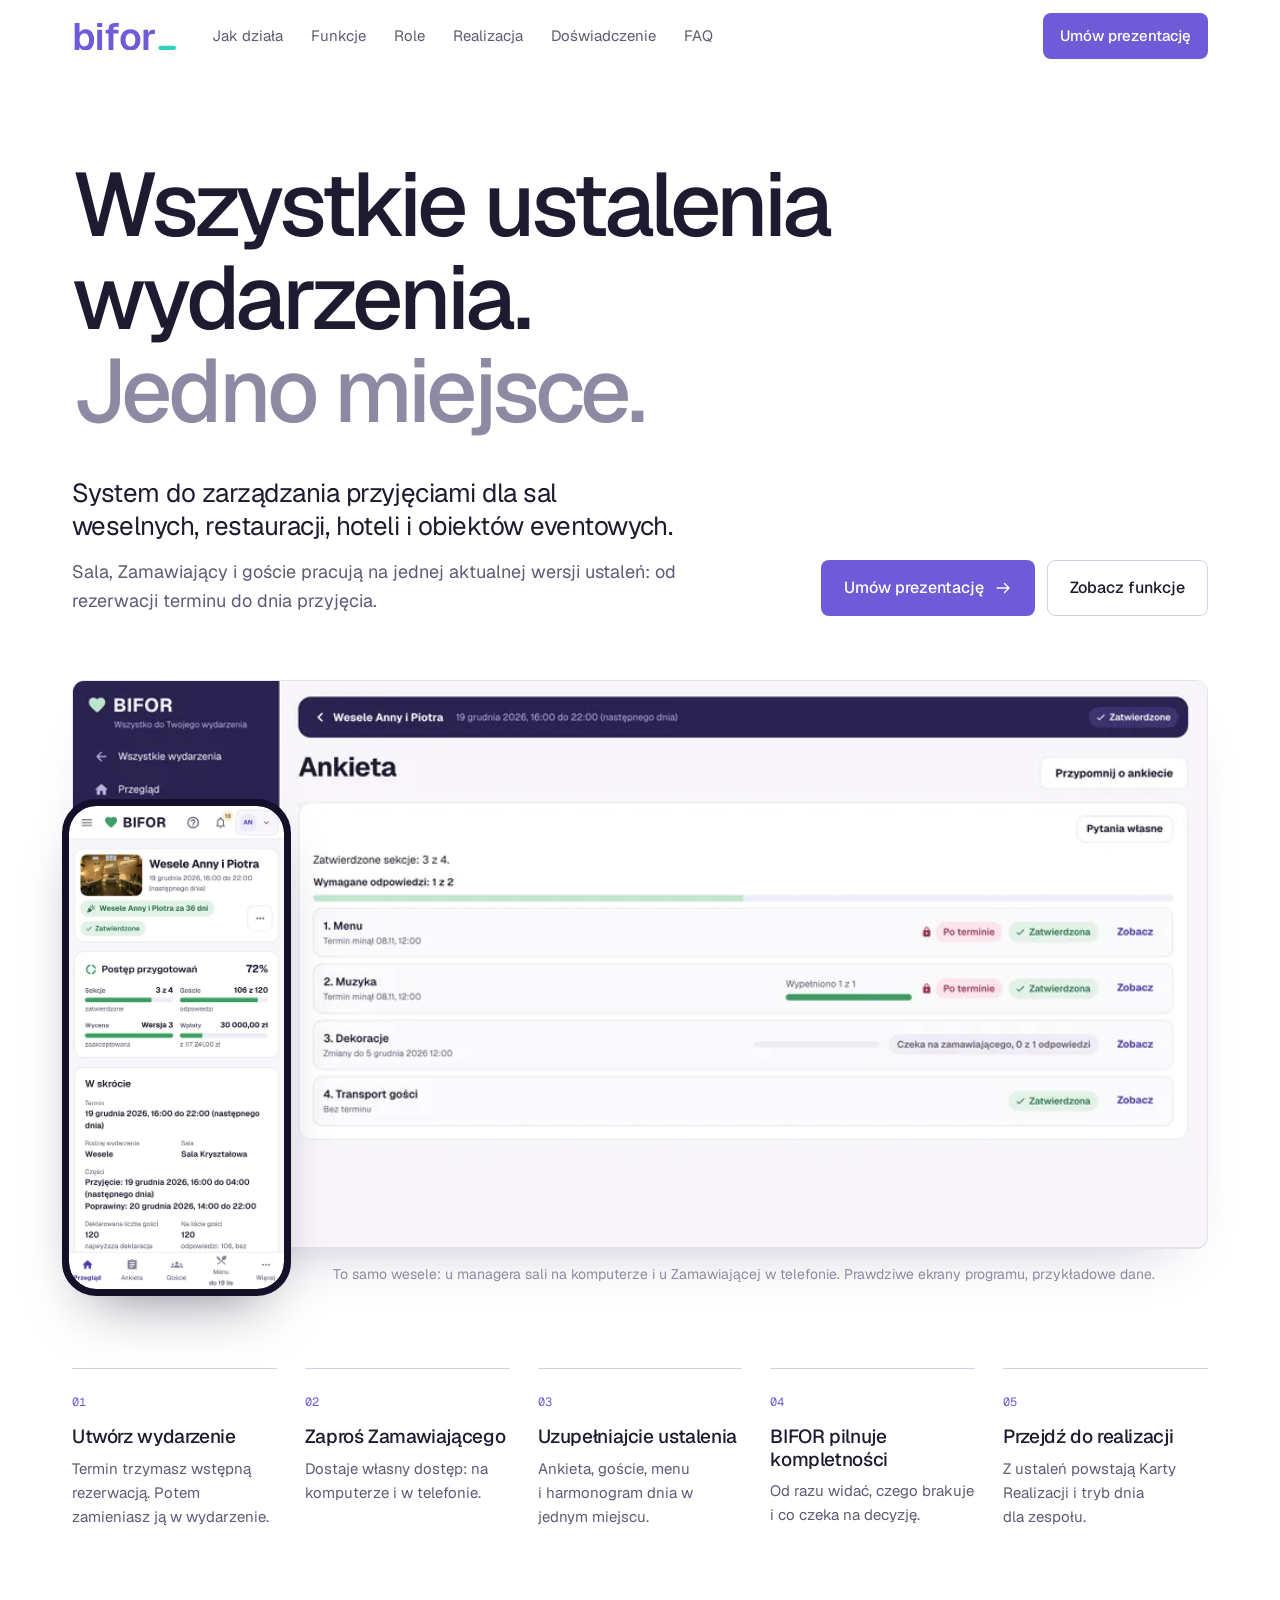
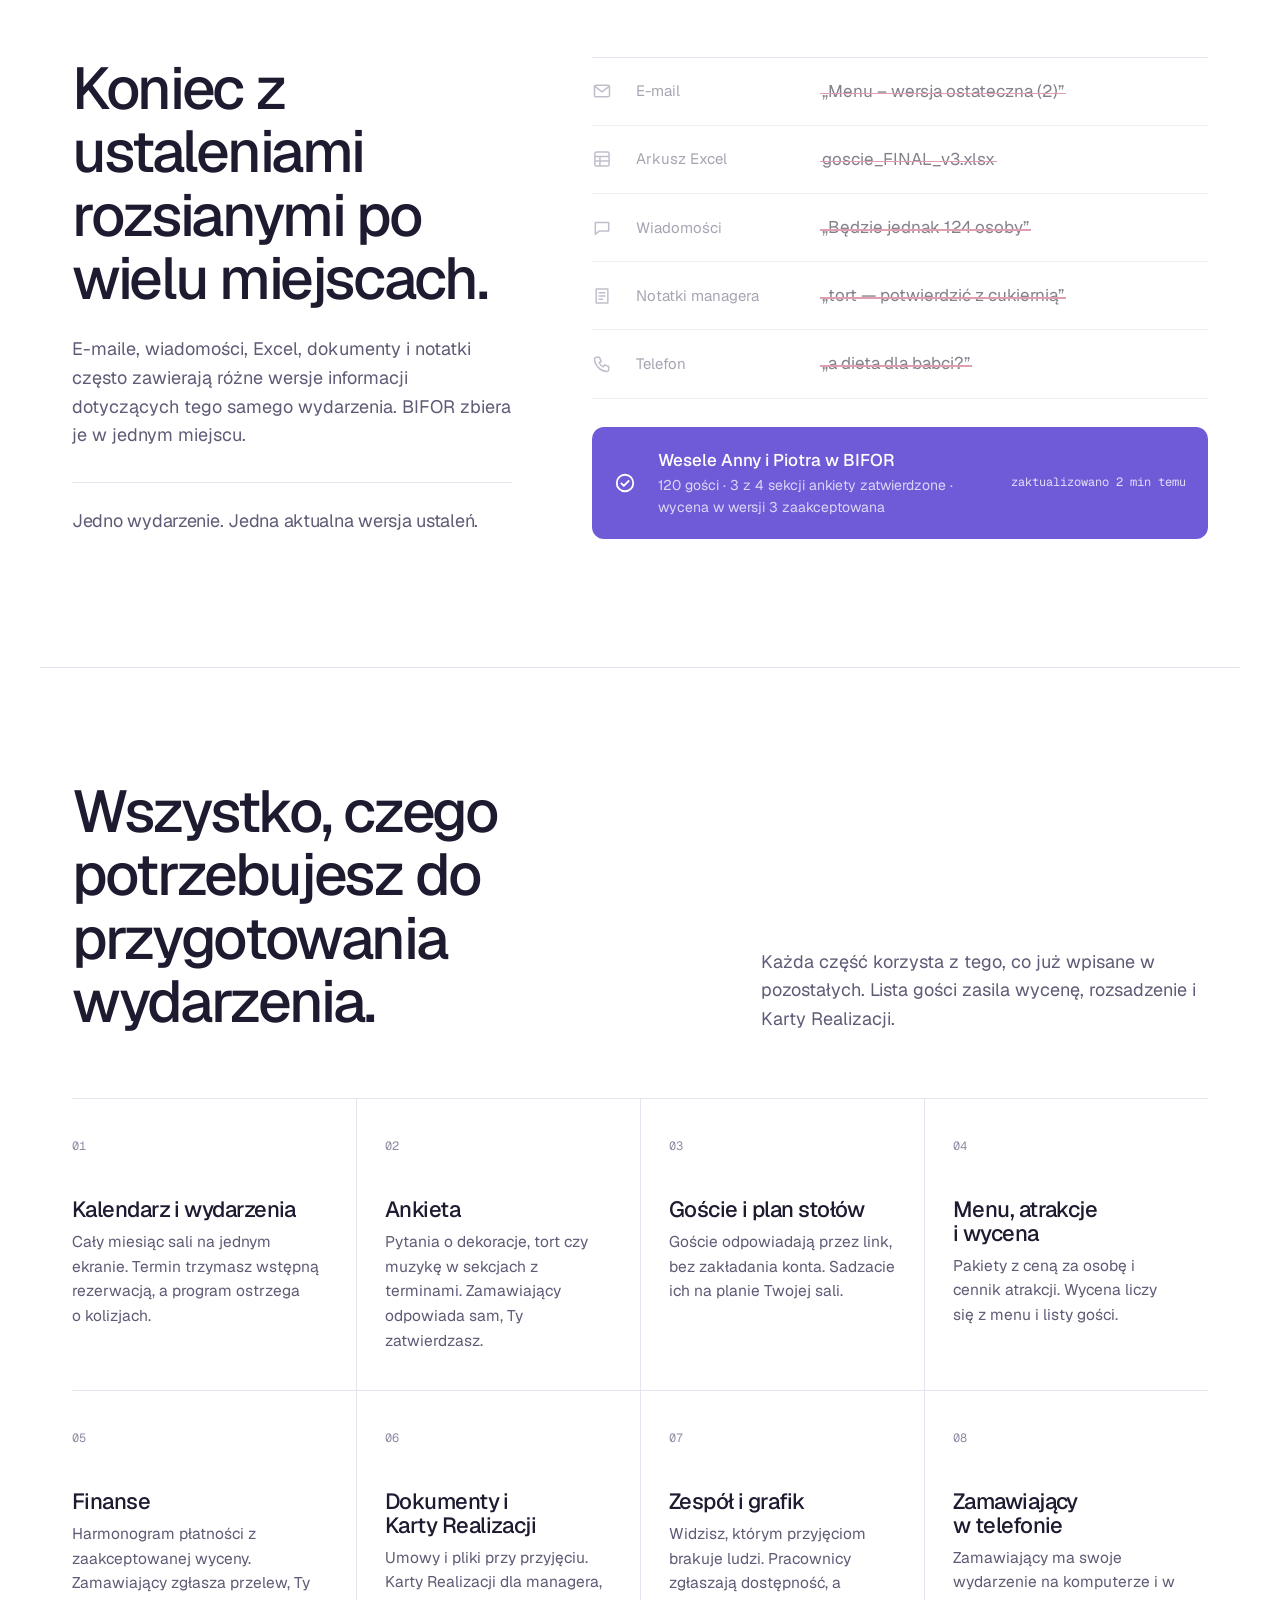
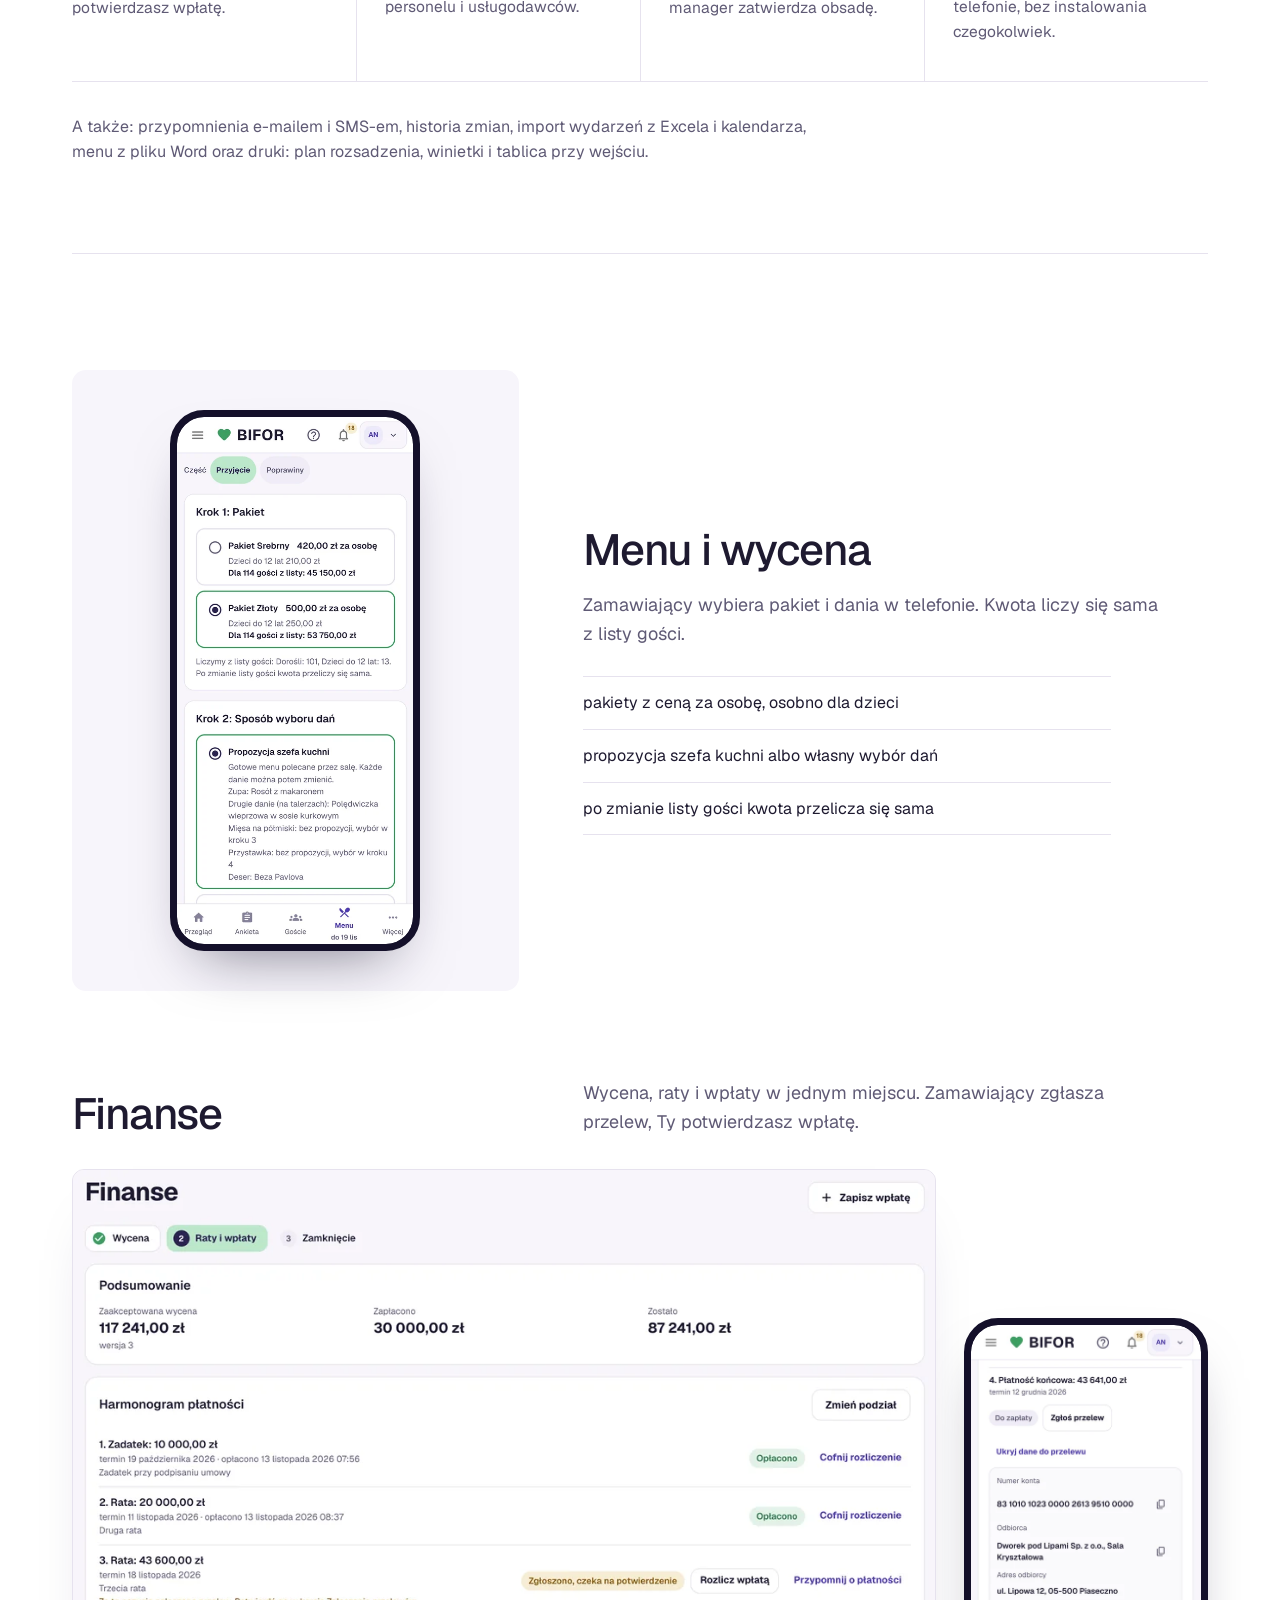
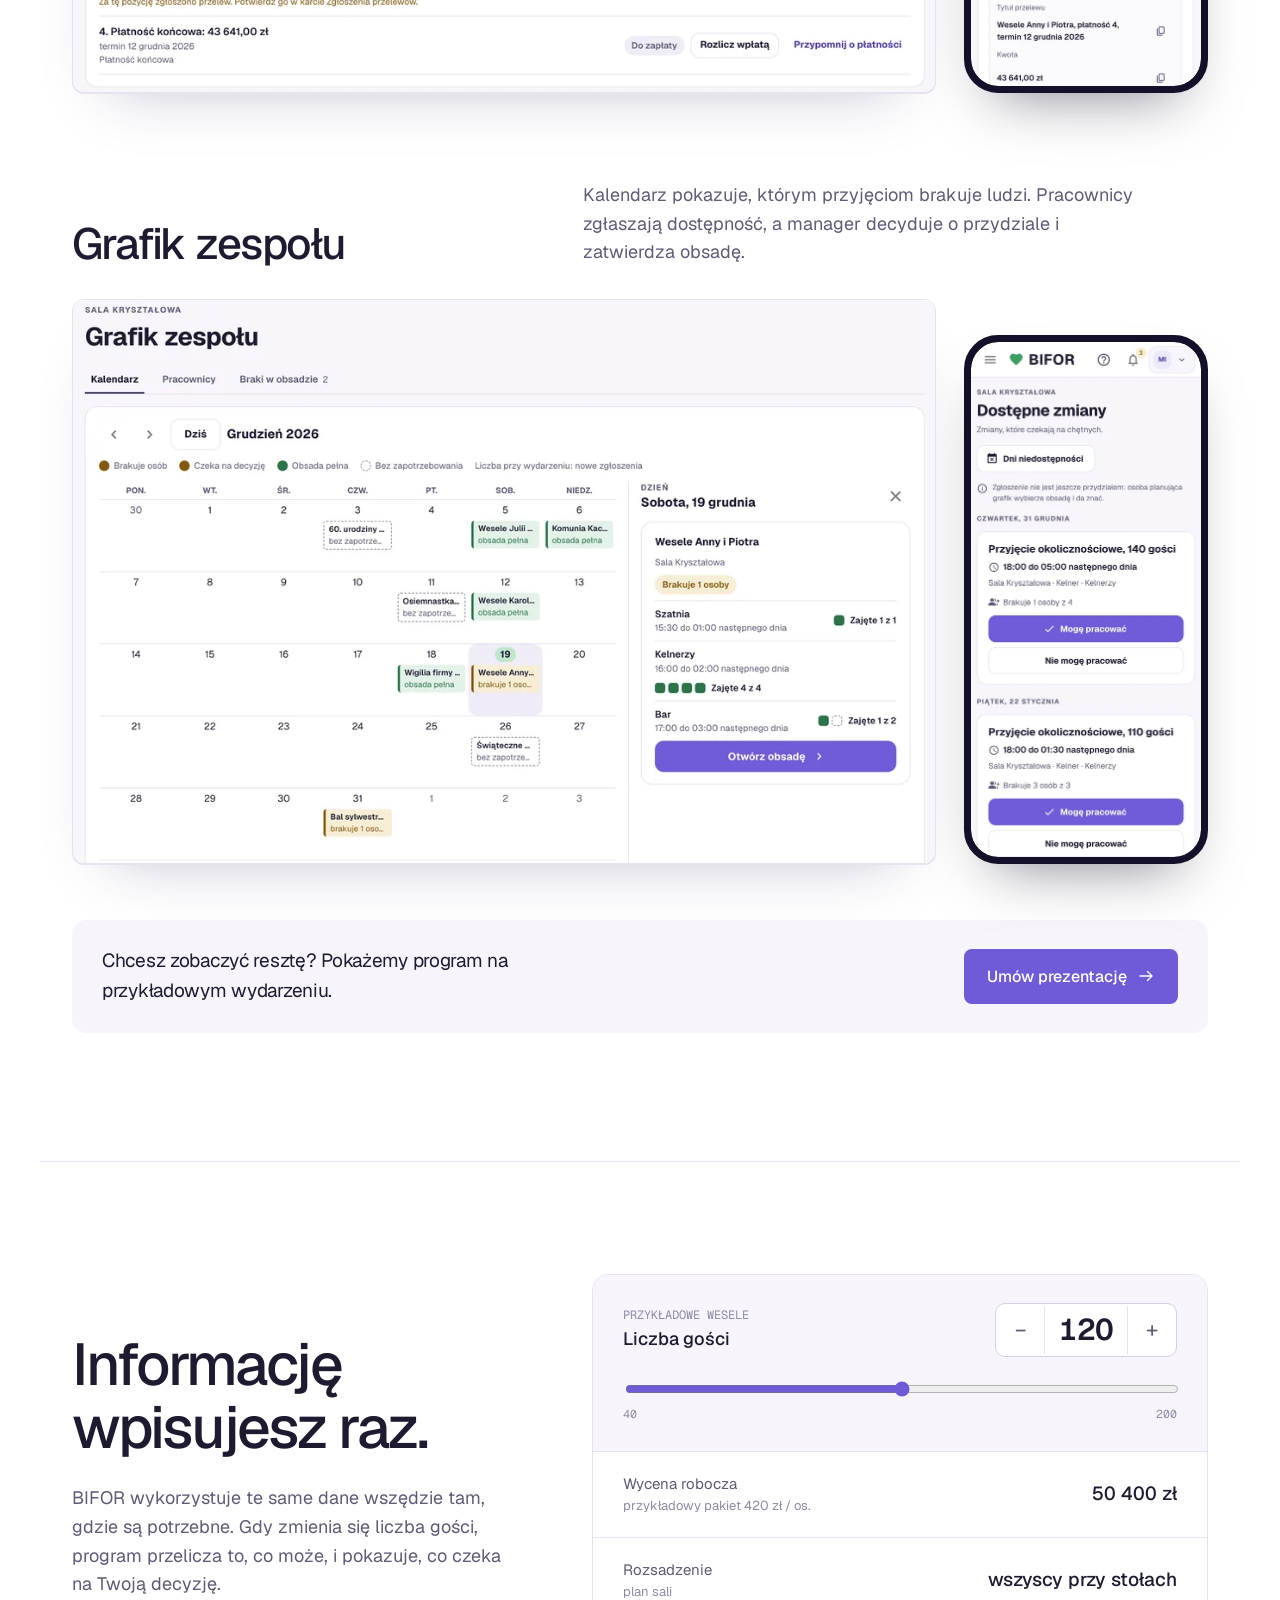
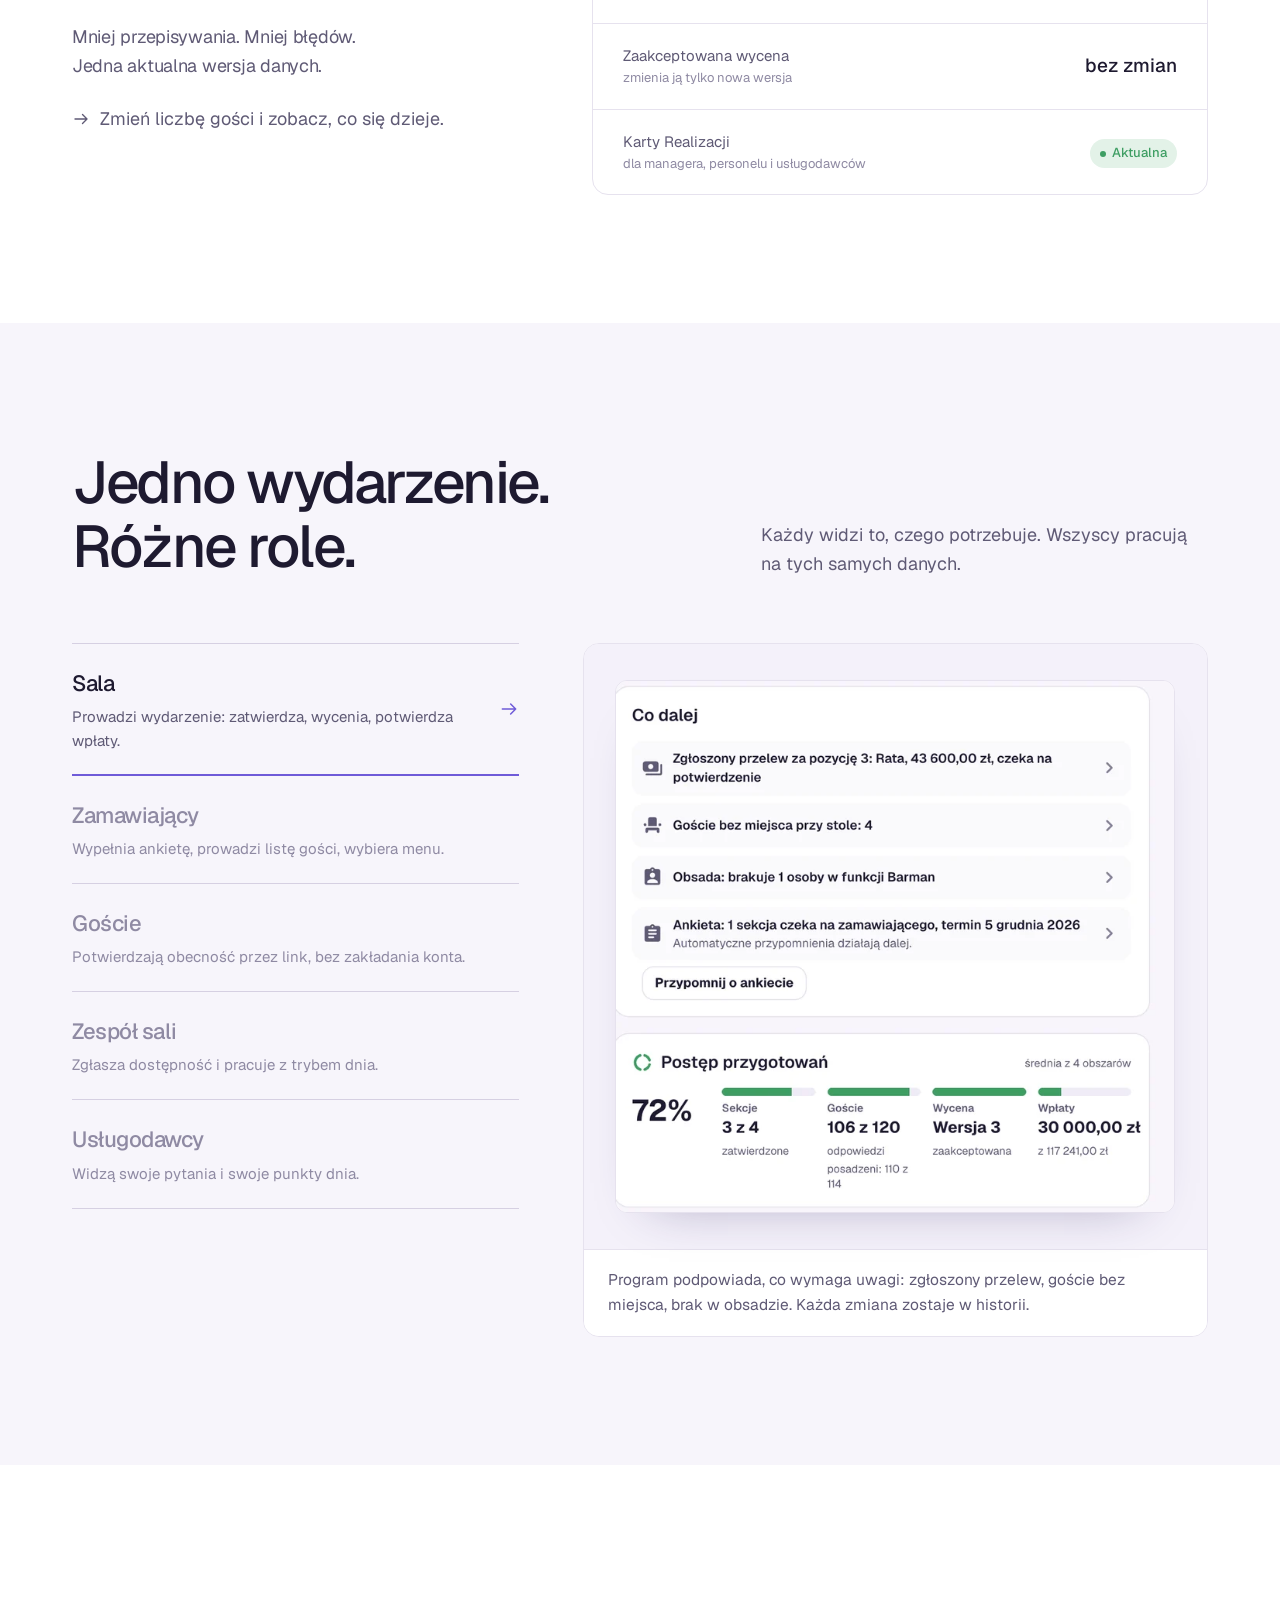
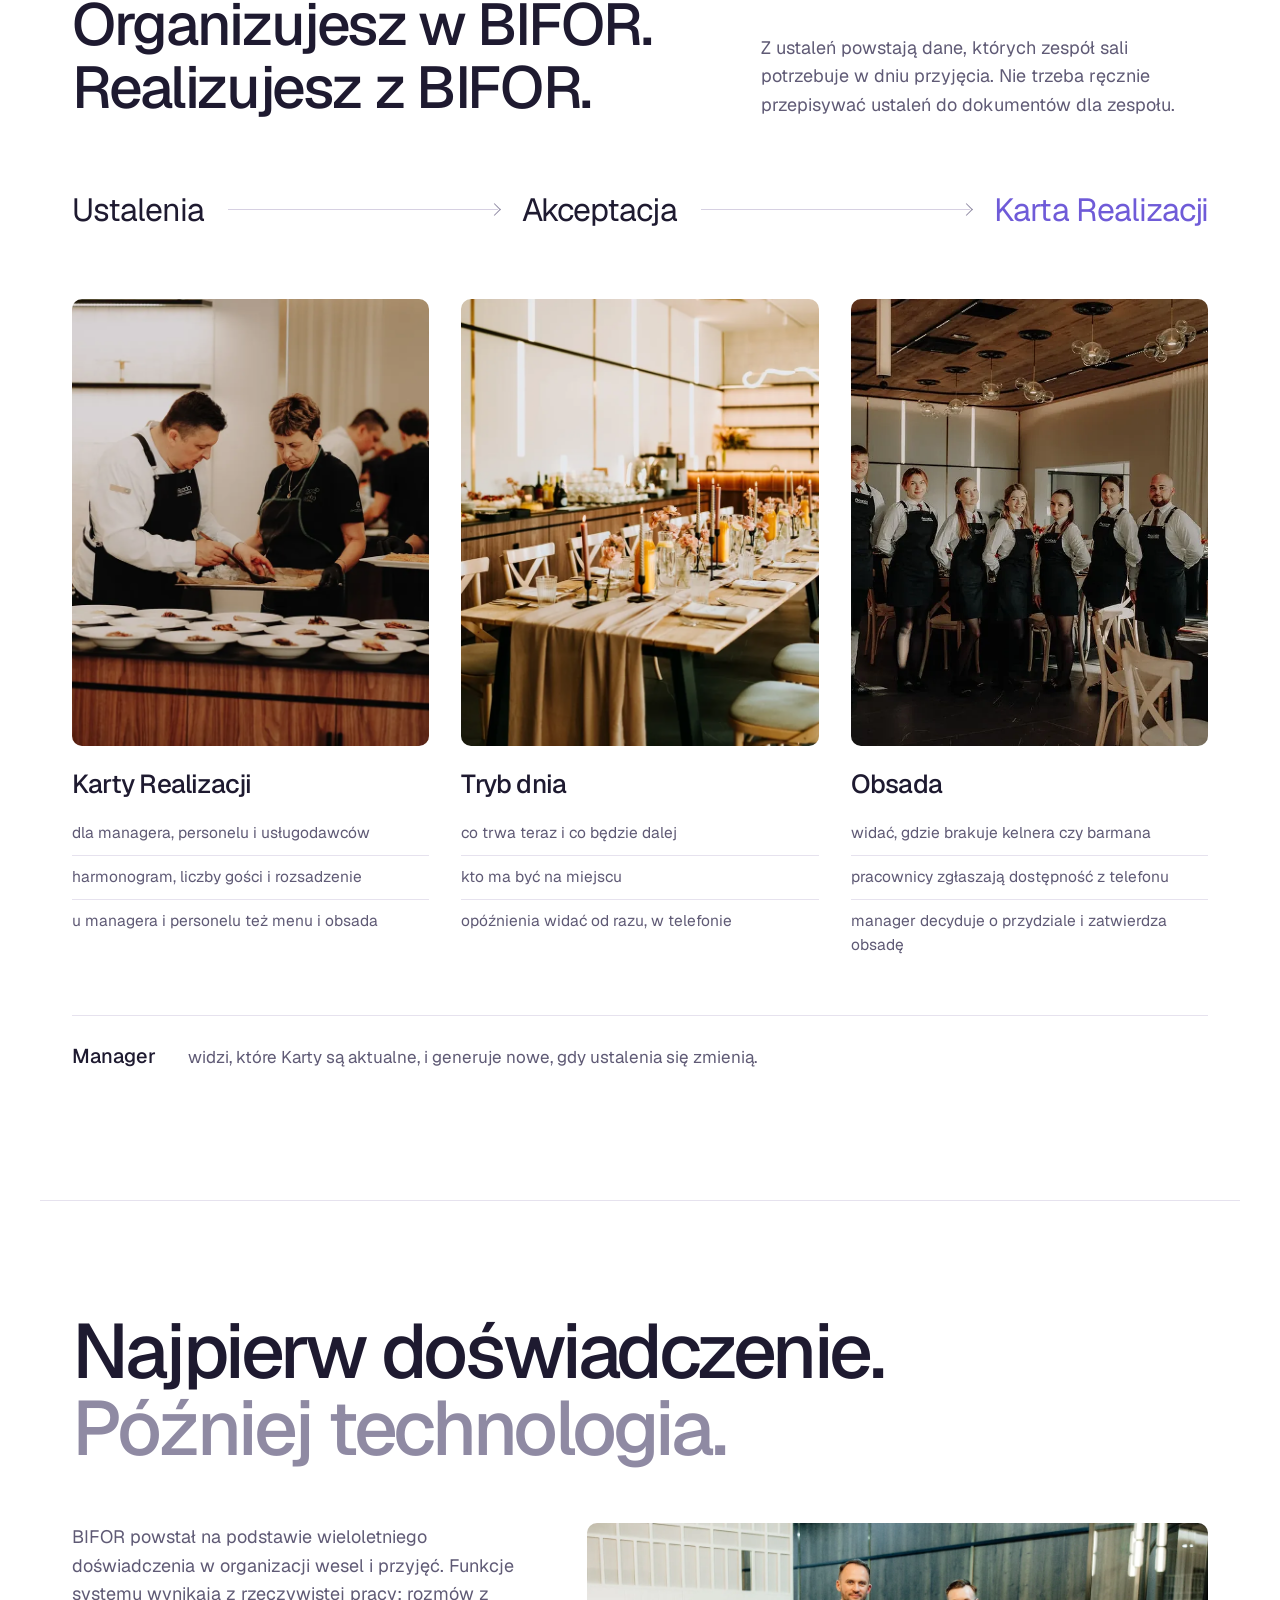
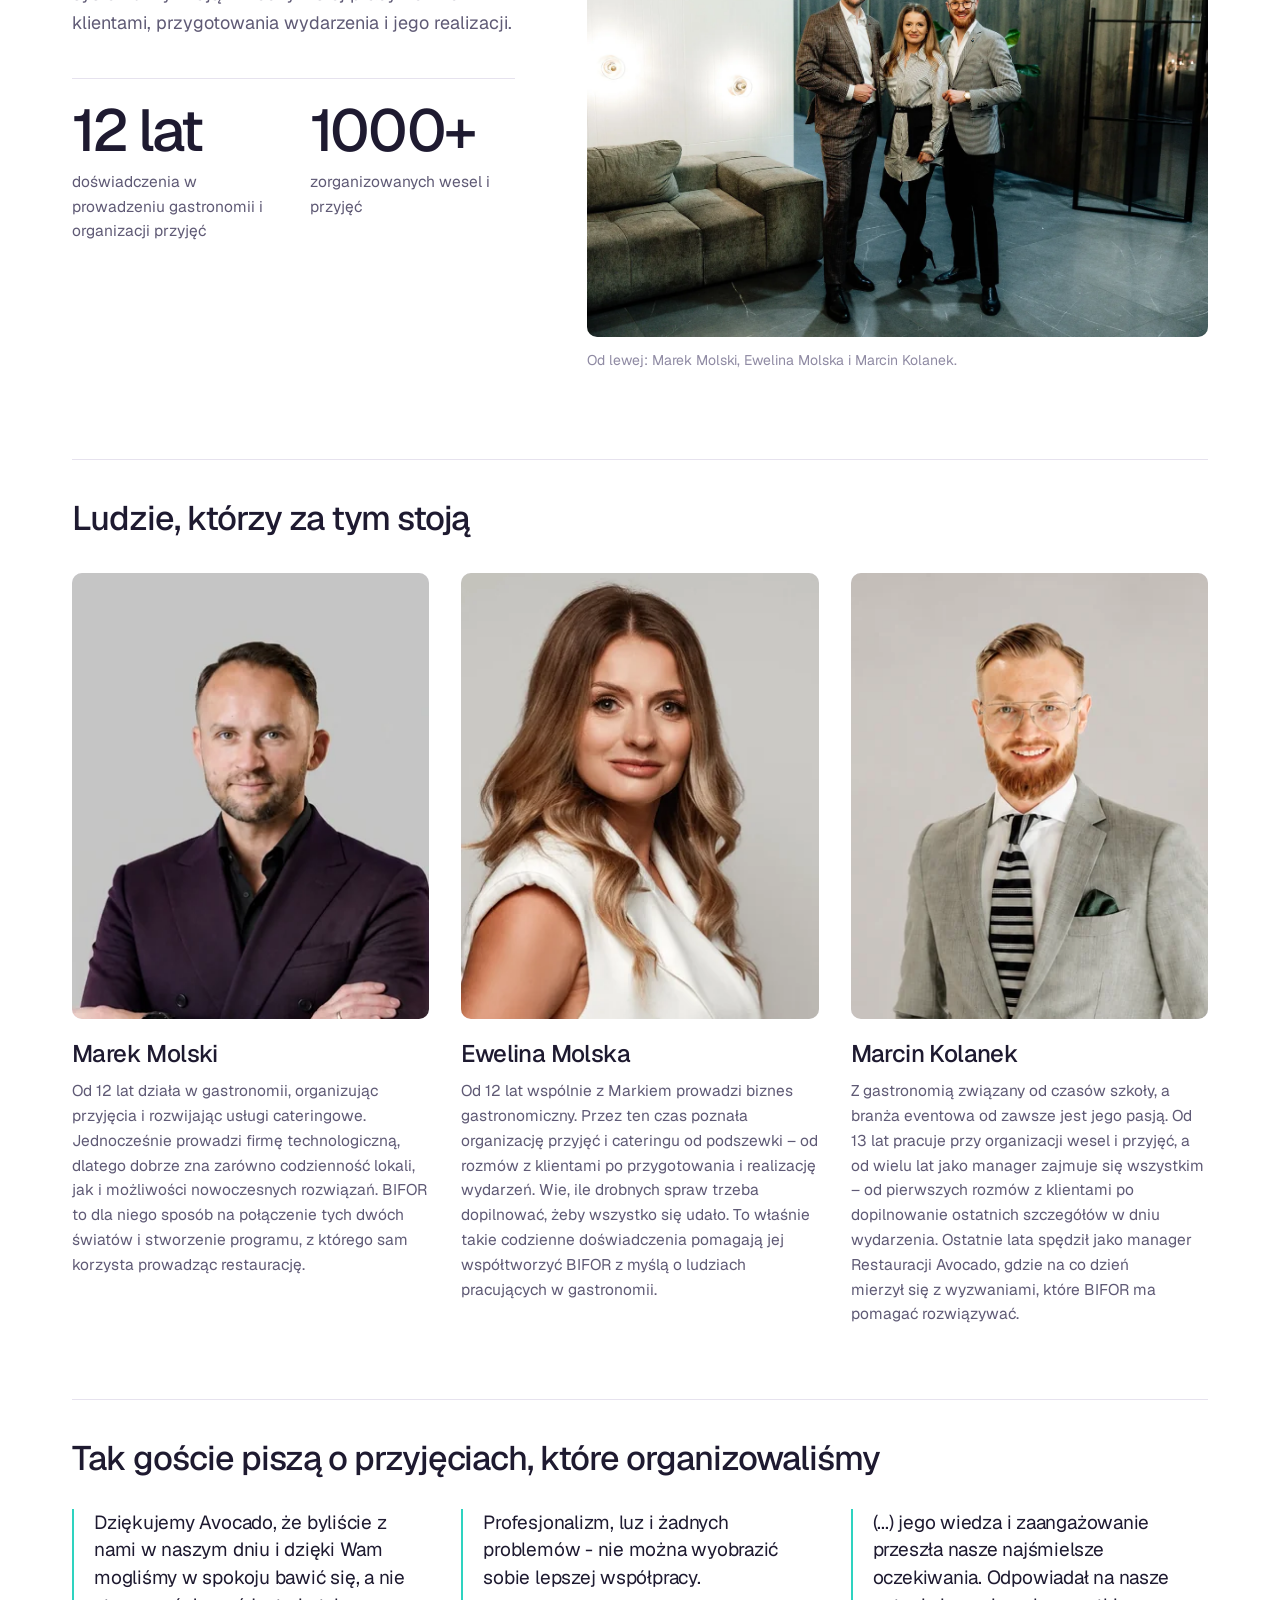
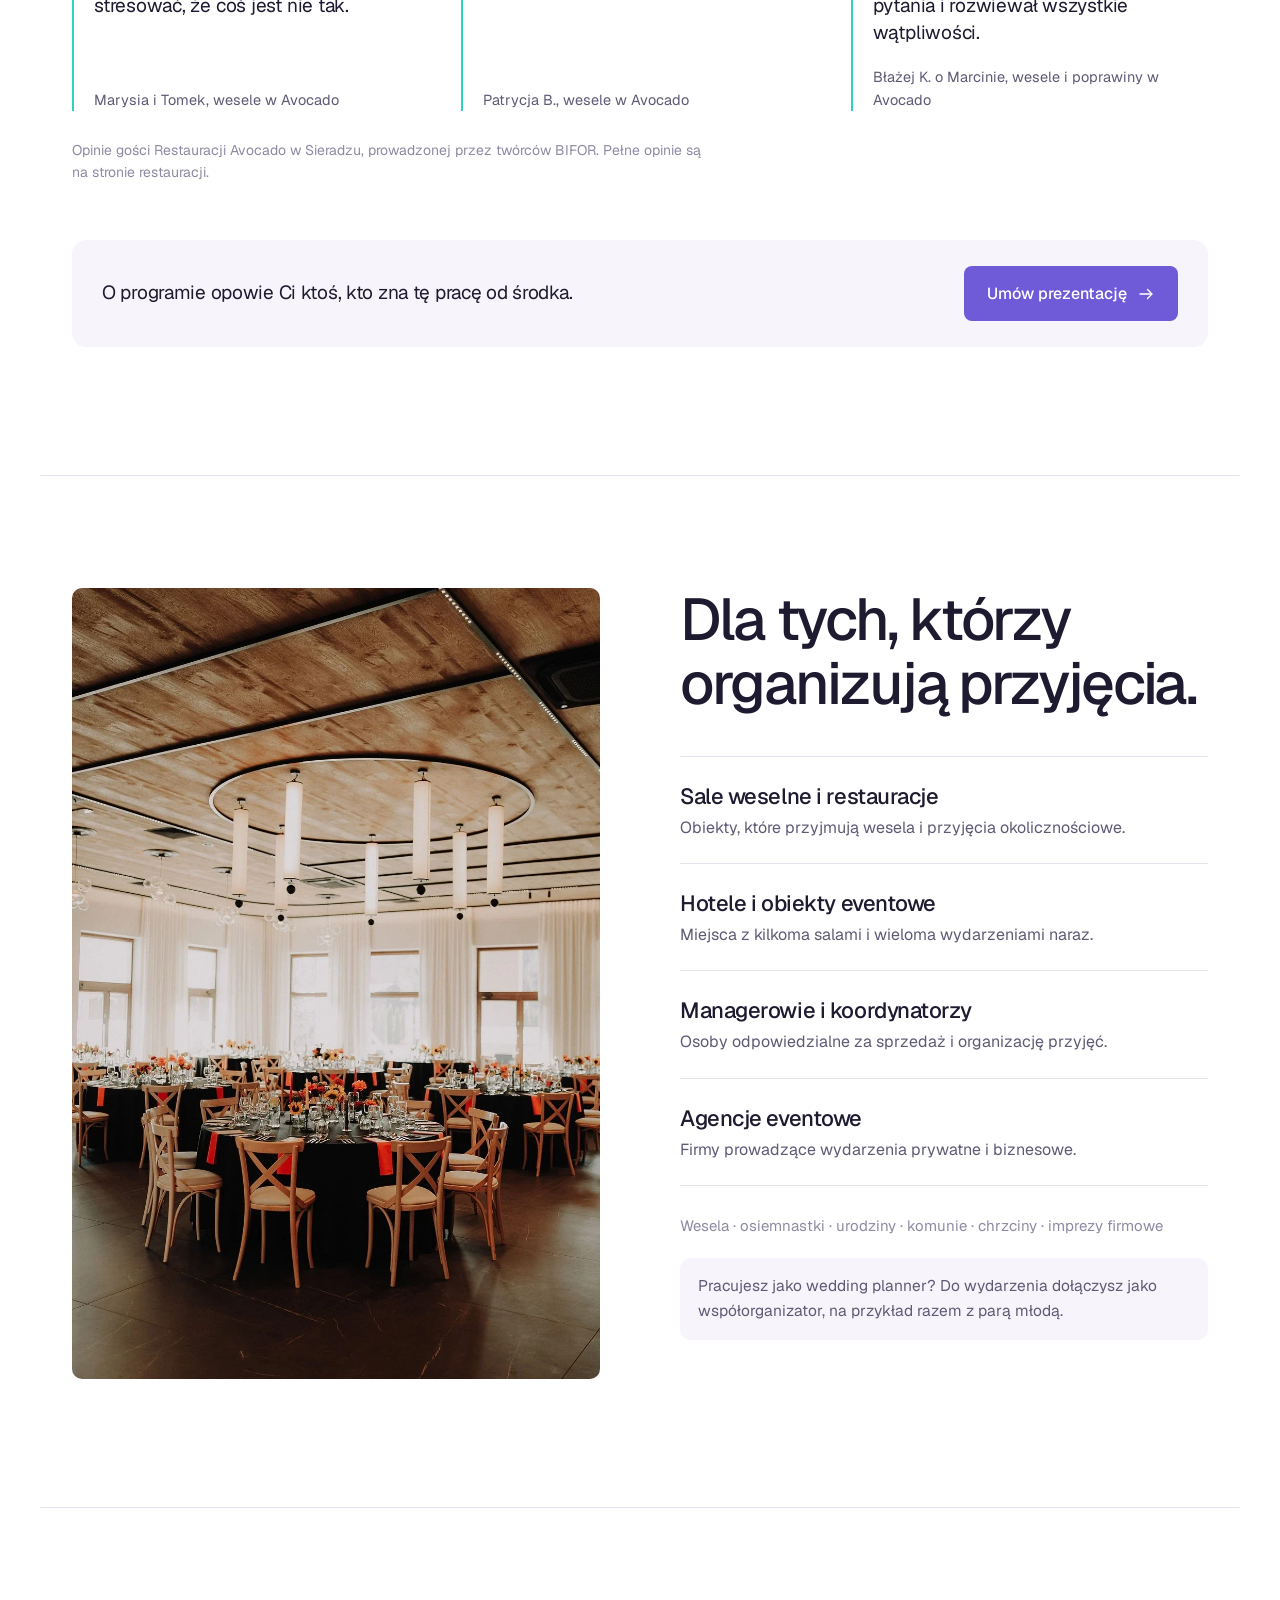
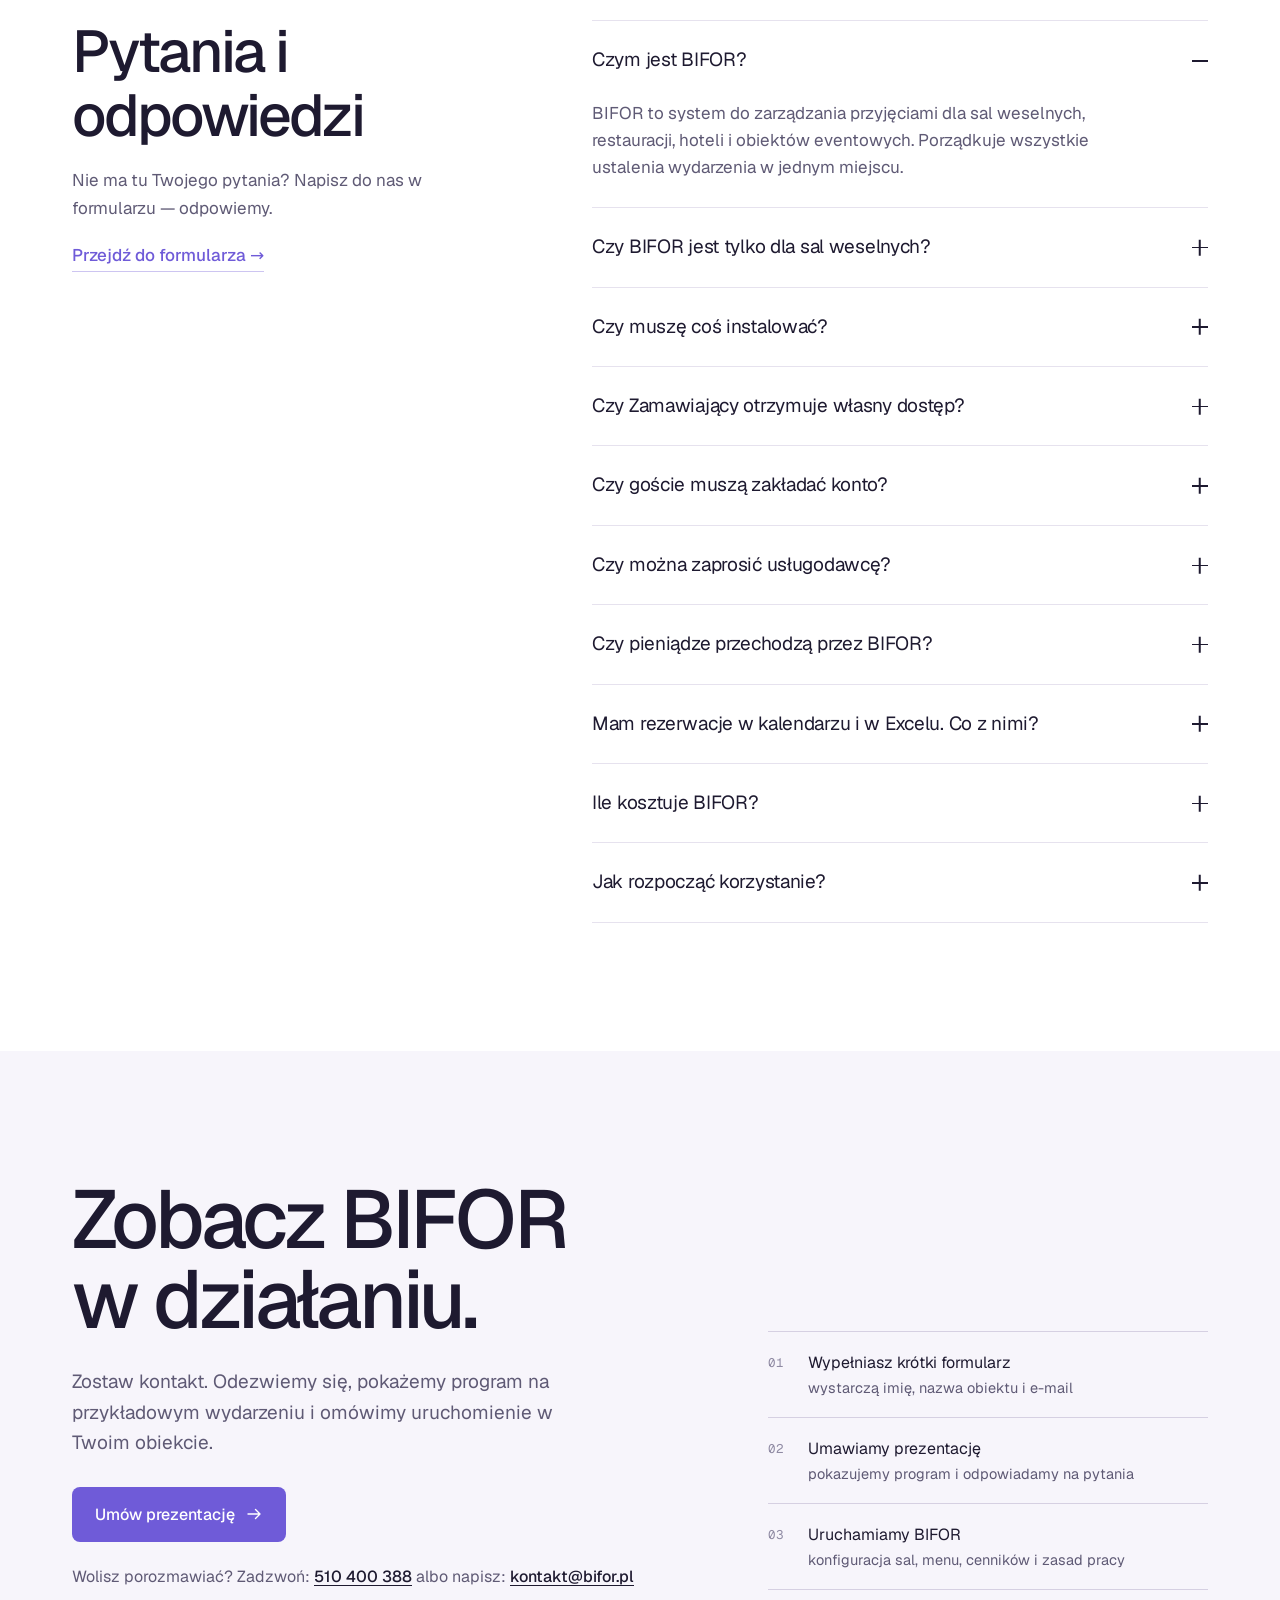
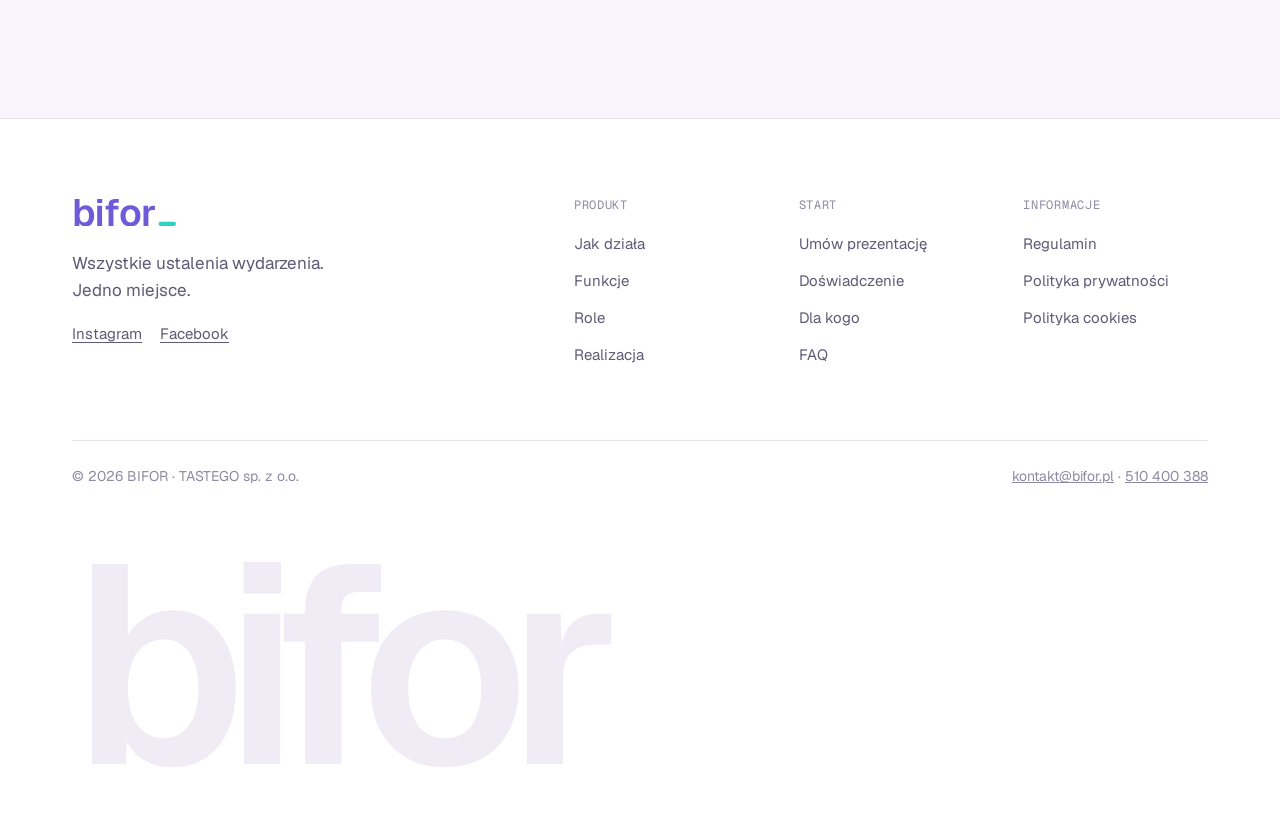
==== commit 910498c5: "Poprawki Eweliny: 12 lat, nowe portrety Marka i Marcina, zdjecie sali; https i adres bez www Co-Auth" ====
--- a/index.html
+++ b/index.html
@@ -319,7 +319,7 @@
       <div class="txt">
         <p class="rv">BIFOR powstał na podstawie wieloletniego doświadczenia w organizacji wesel i przyjęć. Funkcje systemu wynikają z rzeczywistej pracy: rozmów z klientami, przygotowania wydarzenia i jego realizacji.</p>
         <dl class="facts rv" style="--d:1">
-          <div><dt>14 lat</dt><dd>doświadczenia w prowadzeniu gastronomii i organizacji przyjęć</dd></div>
+          <div><dt>12 lat</dt><dd>doświadczenia w prowadzeniu gastronomii i organizacji przyjęć</dd></div>
           <div><dt>1000+</dt><dd>zorganizowanych wesel i przyjęć</dd></div>
         </dl>
       </div>
@@ -330,17 +330,17 @@
       <h3 class="team-h rv">Ludzie, którzy za tym stoją</h3>
       <div class="people">
         <article class="person rv">
-          <div class="portrait"><img src="assets/img/zespol/marek-molski-720.webp" srcset="assets/img/zespol/marek-molski-360.webp 360w, assets/img/zespol/marek-molski-720.webp 720w" sizes="(max-width: 860px) 120px, 350px" alt="Marek Molski" loading="lazy" width="720" height="900"></div>
+          <div class="portrait"><img src="assets/img/zespol/marek-molski-portret-560.webp" srcset="assets/img/zespol/marek-molski-portret-360.webp 360w, assets/img/zespol/marek-molski-portret-560.webp 560w" sizes="(max-width: 860px) 120px, 350px" alt="Marek Molski" loading="lazy" width="560" height="700"></div>
           <div class="person-h"><h4>Marek Molski</h4></div>
-          <p class="bio">Od 14 lat działa w gastronomii, organizując przyjęcia i rozwijając usługi cateringowe. Jednocześnie prowadzi firmę technologiczną, dlatego dobrze zna zarówno codzienność lokali, jak i możliwości nowoczesnych rozwiązań. BIFOR to dla niego sposób na połączenie tych dwóch światów i stworzenie programu, z którego sam korzysta prowadząc restaurację.</p>
+          <p class="bio">Od 12 lat działa w gastronomii, organizując przyjęcia i rozwijając usługi cateringowe. Jednocześnie prowadzi firmę technologiczną, dlatego dobrze zna zarówno codzienność lokali, jak i możliwości nowoczesnych rozwiązań. BIFOR to dla niego sposób na połączenie tych dwóch światów i stworzenie programu, z którego sam korzysta prowadząc restaurację.</p>
         </article>
         <article class="person rv" style="--d:1">
           <div class="portrait"><img src="assets/img/zespol/ewelina-molska-720.webp" srcset="assets/img/zespol/ewelina-molska-360.webp 360w, assets/img/zespol/ewelina-molska-720.webp 620w" sizes="(max-width: 860px) 120px, 350px" alt="Ewelina Molska" loading="lazy" width="620" height="775"></div>
           <div class="person-h"><h4>Ewelina Molska</h4></div>
-          <p class="bio">Od 14 lat wspólnie z Markiem prowadzi biznes gastronomiczny. Przez ten czas poznała organizację przyjęć i cateringu od podszewki – od rozmów z klientami po przygotowania i realizację wydarzeń. Wie, ile drobnych spraw trzeba dopilnować, żeby wszystko się udało. To właśnie takie codzienne doświadczenia pomagają jej współtworzyć BIFOR z myślą o ludziach pracujących w gastronomii.</p>
+          <p class="bio">Od 12 lat wspólnie z Markiem prowadzi biznes gastronomiczny. Przez ten czas poznała organizację przyjęć i cateringu od podszewki – od rozmów z klientami po przygotowania i realizację wydarzeń. Wie, ile drobnych spraw trzeba dopilnować, żeby wszystko się udało. To właśnie takie codzienne doświadczenia pomagają jej współtworzyć BIFOR z myślą o ludziach pracujących w gastronomii.</p>
         </article>
         <article class="person rv" style="--d:2">
-          <div class="portrait"><img src="assets/img/zespol/marcin-kolanek-720.webp" srcset="assets/img/zespol/marcin-kolanek-360.webp 360w, assets/img/zespol/marcin-kolanek-720.webp 720w" sizes="(max-width: 860px) 120px, 350px" alt="Marcin Kolanek" loading="lazy" width="720" height="900"></div>
+          <div class="portrait"><img src="assets/img/zespol/marcin-kolanek-portret-568.webp" srcset="assets/img/zespol/marcin-kolanek-portret-360.webp 360w, assets/img/zespol/marcin-kolanek-portret-568.webp 568w" sizes="(max-width: 860px) 120px, 350px" alt="Marcin Kolanek" loading="lazy" width="568" height="710"></div>
           <div class="person-h"><h4>Marcin Kolanek</h4></div>
           <p class="bio">Z gastronomią związany od czasów szkoły, a branża eventowa od zawsze jest jego pasją. Od 13 lat pracuje przy organizacji wesel i przyjęć, a od wielu lat jako manager zajmuje się wszystkim – od pierwszych rozmów z klientami po dopilnowanie ostatnich szczegółów w dniu wydarzenia. Ostatnie lata spędził jako manager Restauracji Avocado, gdzie na co dzień mierzył się z wyzwaniami, które BIFOR ma pomagać rozwiązywać.</p>
         </article>
@@ -376,7 +376,7 @@
 <!-- ============ DLA KOGO ============ -->
 <section class="sec" id="dla-kogo">
   <div class="wrap aud">
-    <div class="ph rv"><img src="assets/img/avocado/sala-bankietowa.webp" alt="Sala bankietowa Restauracji Avocado przygotowana do przyjęcia" loading="lazy" width="1400" height="934"></div>
+    <div class="ph rv"><img src="assets/img/avocado/sala-okragle-stoly.webp" alt="Sala bankietowa Restauracji Avocado z okrągłymi stołami nakrytymi do przyjęcia" loading="lazy" width="1024" height="1534"></div>
     <div>
       <h2 class="rv">Dla tych, którzy organizują przyjęcia.</h2>
       <ul class="aud-list">
--- a/assets/css/style.css
+++ b/assets/css/style.css
@@ -1,590 +1,590 @@
-/* =========================================================
-   BIFOR — strona www
-   Kierunek: klasyczny, spokojny, redakcyjny. Fiolet = marka,
-   zielony / złoty / różowy = wyłącznie statusy.
-   ========================================================= */
-
-/* czcionki: Geist i Geist Mono z własnego serwera (bez Google Fonts) */
-@font-face{font-family:"Geist"; font-style:normal; font-weight:400 600; font-display:swap; src:url("../fonts/geist-latin-ext.woff2") format("woff2"); unicode-range:U+0100-02BA, U+02BD-02C5, U+02C7-02CC, U+02CE-02D7, U+02DD-02FF, U+0304, U+0308, U+0329, U+1D00-1DBF, U+1E00-1E9F, U+1EF2-1EFF, U+2020, U+20A0-20AB, U+20AD-20C4, U+2113, U+2C60-2C7F, U+A720-A7FF}
-@font-face{font-family:"Geist"; font-style:normal; font-weight:400 600; font-display:swap; src:url("../fonts/geist-latin.woff2") format("woff2"); unicode-range:U+0000-00FF, U+0131, U+0152-0153, U+02BB-02BC, U+02C6, U+02DA, U+02DC, U+0304, U+0308, U+0329, U+2000-206F, U+20AC, U+2122, U+2191, U+2193, U+2212, U+2215, U+FEFF, U+FFFD}
-@font-face{font-family:"Geist Mono"; font-style:normal; font-weight:400 500; font-display:swap; src:url("../fonts/geist-mono-latin-ext.woff2") format("woff2"); unicode-range:U+0100-02BA, U+02BD-02C5, U+02C7-02CC, U+02CE-02D7, U+02DD-02FF, U+0304, U+0308, U+0329, U+1D00-1DBF, U+1E00-1E9F, U+1EF2-1EFF, U+2020, U+20A0-20AB, U+20AD-20C4, U+2113, U+2C60-2C7F, U+A720-A7FF}
-@font-face{font-family:"Geist Mono"; font-style:normal; font-weight:400 500; font-display:swap; src:url("../fonts/geist-mono-latin.woff2") format("woff2"); unicode-range:U+0000-00FF, U+0131, U+0152-0153, U+02BB-02BC, U+02C6, U+02DA, U+02DC, U+0304, U+0308, U+0329, U+2000-206F, U+20AC, U+2122, U+2191, U+2193, U+2212, U+2215, U+FEFF, U+FFFD}
-
-:root{
-  --white:#FFFFFF;
-  --paper:#F7F5FB;
-  --paper-2:#EFECF6;
-  --ink:#1E1A30;
-  --ink-2:#5F5A75;
-  --ink-3:#8F8AA3;
-  --line:#E6E2EE;
-  --line-2:#D6D0E2;
-
-  --brand:#6F5BD8;
-  --brand-dark:#4D3BB3;
-  --brand-soft:#EDE9FA;
-  --mint:#2ED3C0;        /* akcent marki (kursor w logo) — NIE jest kolorem statusu */
-  --mint-deep:#0F9C8C;   /* mięta do tekstu i ikon na bieli */
-
-  --good:#3E9E63;  --good-soft:#E3F2E8;
-  --warn:#B98424;  --warn-soft:#F7EDD5;
-  --crit:#C9506F;  --crit-soft:#FAE5EB;
-
-  --sans:"Geist", ui-sans-serif, system-ui, -apple-system, "Segoe UI", sans-serif;
-  --mono:"Geist Mono", ui-monospace, "SFMono-Regular", Consolas, monospace;
-
-  --maxw:1200px;
-  --gutter:32px;
-  --ease:cubic-bezier(.2,.7,.1,1);
-}
-
-*,*::before,*::after{box-sizing:border-box}
-html{scroll-behavior:smooth; -webkit-text-size-adjust:100%}
-body{margin:0; background:var(--white); color:var(--ink); font-family:var(--sans); font-size:17px; line-height:1.6; -webkit-font-smoothing:antialiased; overflow-x:hidden}
-img{display:block; max-width:100%; height:auto}
-a{color:inherit}
-h1,h2,h3,h4{margin:0; font-weight:500; letter-spacing:-.025em; line-height:1.08; text-wrap:balance}
-p{margin:0; text-wrap:pretty}
-button{font:inherit; color:inherit}
-:focus-visible{outline:2px solid var(--brand); outline-offset:3px; border-radius:4px}
-[hidden]{display:none!important}
-
-.wrap{max-width:var(--maxw); margin:0 auto; padding-inline:var(--gutter)}
-@media (max-width:640px){ :root{--gutter:20px} body{font-size:16px} }
-
-.skip{position:absolute; left:-9999px; top:10px; z-index:200; background:var(--ink); color:#fff; padding:10px 14px; border-radius:6px; text-decoration:none}
-.skip:focus{left:10px}
-
-/* ---------- przyciski ---------- */
-.btn{display:inline-flex; align-items:center; justify-content:center; gap:10px; padding:14px 22px; border-radius:8px; border:1px solid transparent; font-size:16px; font-weight:500; text-decoration:none; cursor:pointer; white-space:nowrap; transition:background .2s, color .2s, border-color .2s, transform .2s var(--ease)}
-.btn svg{width:18px; height:18px; transition:transform .25s var(--ease)}
-.btn:hover svg{transform:translateX(3px)}
-.btn-primary{background:var(--brand); color:#fff}
-.btn-primary:hover{background:var(--brand-dark)}
-.btn-line{background:transparent; color:var(--ink); border-color:var(--line-2)}
-.btn-line:hover{border-color:var(--ink)}
-.btn-sm{padding:10px 16px; font-size:15px}
-.link{display:inline-flex; align-items:center; gap:8px; color:var(--brand); font-weight:500; text-decoration:none; border-bottom:1px solid color-mix(in srgb,var(--brand) 35%, transparent); padding-bottom:2px}
-.link:hover{border-color:var(--brand)}
-
-/* ---------- nawigacja ---------- */
-.nav{position:sticky; top:0; z-index:100; background:rgba(255,255,255,.88); backdrop-filter:blur(12px); -webkit-backdrop-filter:blur(12px); border-bottom:1px solid transparent; transition:border-color .3s}
-.nav.scrolled{border-bottom-color:var(--line)}
-.nav-in{display:flex; align-items:center; gap:36px; height:72px}
-.logo{display:inline-flex; align-items:center; text-decoration:none; line-height:0}
-.logo img{height:27px; width:auto; display:block}
-@media (max-width:480px){ .logo img{height:24px} }
-.nav-links{display:flex; gap:28px}
-.nav-links a{font-size:15px; color:var(--ink-2); text-decoration:none; transition:color .2s}
-.nav-links a:hover{color:var(--ink)}
-.nav-end{margin-left:auto; display:flex; align-items:center; gap:12px}
-.burger{display:none; width:44px; height:44px; border:1px solid var(--line-2); border-radius:8px; background:#fff; cursor:pointer; position:relative}
-.burger span{position:absolute; left:12px; right:12px; height:1.5px; background:var(--ink); transition:transform .3s var(--ease), top .3s var(--ease)}
-.burger span:first-child{top:17px} .burger span:last-child{top:25px}
-.burger[aria-expanded="true"] span:first-child{top:21px; transform:rotate(45deg)}
-.burger[aria-expanded="true"] span:last-child{top:21px; transform:rotate(-45deg)}
-.mnav{border-top:1px solid var(--line); background:#fff}
-.mnav a{display:block; padding:16px var(--gutter); border-bottom:1px solid var(--line); text-decoration:none; font-size:18px}
-@media (max-width:900px){
-  .nav-links{display:none}
-  .burger{display:block}
-  .nav-end .btn{display:none}
-}
-
-/* ---------- hero ---------- */
-.hero{padding:88px 0 0}
-.hero h1{font-size:clamp(42px,7vw,96px); letter-spacing:-.045em; line-height:.98}
-.hero h1 .ln{display:block; overflow:hidden; padding-bottom:.06em}
-.hero h1 .ln > span{display:inline-block}
-.hero h1 .muted{color:var(--ink-3)}
-.hero-side{display:flex; justify-content:space-between; align-items:flex-end; gap:32px 48px; margin-top:36px}
-.hero-side .cta-row{margin-top:0; flex:0 0 auto}
-.hero-sub{font-size:clamp(20px,2.1vw,26px); line-height:1.3; letter-spacing:-.02em; color:var(--ink); max-width:36ch; text-wrap:balance}
-.hero .lead{font-size:18px; color:var(--ink-2); max-width:52ch; margin-top:14px}
-.cta-row{display:flex; flex-wrap:wrap; gap:12px; margin-top:28px}
-@media (max-width:860px){ .hero-side{flex-direction:column; align-items:flex-start; margin-top:24px} .hero-side .cta-row{width:100%} .hero{padding-top:48px} }
-@media (max-width:480px){ .cta-row .btn{flex:1 1 100%} }
-
-.js .hero h1 .ln > span{transform:translateY(105%); transition:transform 1s var(--ease)}
-.js .hero h1 .ln:nth-child(2) > span{transition-delay:.08s}
-.js .hero h1 .ln:nth-child(3) > span{transition-delay:.16s}
-.js .hero .hero-side, .js .hero-duo{opacity:0; transform:translateY(24px); transition:opacity .9s var(--ease) .3s, transform .9s var(--ease) .3s}
-.js .hero-duo{transition-delay:.45s}
-.loaded .hero h1 .ln > span{transform:none}
-.loaded .hero .hero-side, .loaded .hero-duo{opacity:1; transform:none}
-
-/* ---------- ekrany programu ----------
-   .shot  = zrzut z komputera (klik powiększa),
-   .phone = zrzut z telefonu w ramce aparatu. Obrazy są statyczne i ostre. */
-.shot{all:unset; box-sizing:border-box; display:block; width:100%; position:relative; border:1px solid var(--line); border-radius:12px; overflow:hidden; background:#fff; cursor:zoom-in; box-shadow:0 1px 0 var(--line), 0 30px 60px -40px rgba(40,30,90,.35)}
-.shot img{display:block; width:100%; height:auto}
-.shot:focus-visible{outline:2px solid var(--brand); outline-offset:3px}
-.shot::after{content:"Powiększ"; position:absolute; right:12px; bottom:12px; padding:6px 12px; border-radius:20px; background:rgba(30,26,48,.86); color:#fff; font-size:13px; opacity:0; transition:opacity .2s}
-.shot:hover::after, .shot:focus-visible::after{opacity:1}
-.phone{box-sizing:border-box; border:7px solid #14102A; border-radius:34px; overflow:hidden; background:#14102A; aspect-ratio:900/1948; box-shadow:0 30px 60px -30px rgba(20,16,42,.55)}
-.phone img{display:block; width:100%; height:100%; object-fit:cover; object-position:top; border-radius:27px}
-.phone-short{aspect-ratio:900/1380}
-.phone-guest{aspect-ratio:900/1435}
-
-/* pierwszy ekran: komputer na całą szerokość, telefon wchodzi na pasek boczny */
-.hero-duo{position:relative; margin:64px 0 0; padding-bottom:48px}
-.hero-duo .shot{aspect-ratio:2/1}
-.hero-duo .shot img{height:100%; object-fit:cover; object-position:left top}
-.hero-duo .phone{position:absolute; left:-10px; bottom:0; width:clamp(150px,20.2%,230px); z-index:1}
-.hero-duo figcaption{position:absolute; left:clamp(170px,23%,262px); right:0; bottom:10px; font-size:14px; color:var(--ink-3)}
-@media (max-width:759px){
-  .hero-duo{margin-top:40px; padding-bottom:0; display:flex; flex-direction:column; align-items:center}
-  .hero-duo .phone{position:relative; left:auto; bottom:auto; width:230px; margin-top:-44px}
-  .hero-duo figcaption{position:static; margin-top:18px; text-align:center; max-width:34ch}
-  .shot::after{opacity:1; right:8px; bottom:auto; top:8px; font-size:12px; padding:4px 10px}
-}
-
-/* jak działa: pięć kroków */
-.steps{list-style:none; margin:72px 0 0; padding:0; display:grid; grid-template-columns:repeat(5,1fr); gap:0 28px; scroll-margin-top:96px}
-.steps li{border-top:1px solid var(--line-2); padding-top:18px}
-.steps b{font-family:var(--mono); font-weight:400; font-size:12px; color:var(--brand)}
-.steps h3{font-size:19px; letter-spacing:-.02em; line-height:1.2; margin-top:12px}
-.steps p{color:var(--ink-2); font-size:15px; margin-top:8px}
-@media (max-width:980px){ .steps{grid-template-columns:1fr 1fr; gap:28px} }
-@media (max-width:560px){
-  .steps{grid-template-columns:1fr; gap:0; margin-top:48px}
-  .steps li{display:grid; grid-template-columns:36px 1fr; padding:16px 0}
-  .steps li:last-child{border-bottom:1px solid var(--line-2)}
-  .steps b{padding-top:4px}
-  .steps h3{margin-top:0}
-  .steps p{grid-column:2}
-}
-
-/* funkcje pokazane na ekranach */
-.shows{margin-top:88px; padding-top:40px; border-top:1px solid var(--line)}
-.shows .kicker{display:block; margin-bottom:8px}
-.show{margin-top:56px}
-.show + .show{margin-top:88px}
-.show-h{display:grid; grid-template-columns:5fr 7fr; gap:16px 64px; align-items:end; margin-bottom:32px}
-.show h3{font-size:clamp(28px,3.4vw,44px); letter-spacing:-.035em}
-.show-h p, .show-txt p{color:var(--ink-2); font-size:18px; max-width:48ch}
-.duo{display:grid; grid-template-columns:minmax(0,1fr) clamp(170px,21.5%,250px); gap:28px; align-items:end}
-.show-split{display:grid; grid-template-columns:5fr 7fr; gap:64px; align-items:center}
-.show-phone{background:var(--paper); border-radius:14px; padding:40px 24px; display:grid; place-items:center}
-.show-phone .phone{width:250px}
-.show-txt p{margin-top:18px}
-.show-txt ul{list-style:none; margin:28px 0 0; padding:0; max-width:48ch}
-.show-txt li{padding:13px 0; border-top:1px solid var(--line); font-size:16px; color:var(--ink)}
-.show-txt li:last-child{border-bottom:1px solid var(--line)}
-@media (max-width:900px){
-  .show-h{grid-template-columns:1fr; margin-bottom:24px}
-  .show-split{grid-template-columns:1fr; gap:28px}
-  .show-split .show-txt{order:-1}
-}
-@media (max-width:759px){
-  .shows{margin-top:64px}
-  .show + .show{margin-top:64px}
-  .duo{display:flex; flex-direction:column; align-items:center; gap:0}
-  .duo .phone{width:230px; margin-top:-36px; position:relative; z-index:1}
-  .show-phone{padding:28px 20px}
-  .show-phone .phone{width:230px}
-}
-
-/* powiększony ekran */
-.lb{border:0; padding:0; margin:0; background:transparent; width:100vw; height:100vh; max-width:100vw; max-height:100vh; overflow:hidden}
-.lb::backdrop{background:rgba(20,16,42,.86)}
-.lb-in{width:100%; height:100%; overflow:auto; display:grid; place-items:center; padding:64px 20px 24px}
-.lb-in img{display:block; width:auto; height:auto; max-width:min(1500px,100%); border-radius:10px; background:#fff}
-.lb-x{position:fixed; top:14px; right:16px; z-index:2; width:44px; height:44px; border-radius:50%; border:0; background:#fff; color:var(--ink); font-size:26px; line-height:1; cursor:pointer}
-.lb-hint{position:fixed; left:0; right:70px; top:26px; text-align:center; color:#fff; font-size:14px; opacity:.85; pointer-events:none; display:none}
-@media (max-width:759px){
-  .lb-in{place-items:start; padding:64px 12px 16px}
-  .lb-in img{max-width:none; width:var(--zw,920px)}
-  .lb-hint{display:block}
-}
-
-/* ---------- etykiety statusu (przelicznik) ---------- */
-.st{display:inline-flex; align-items:center; gap:6px; font-size:13px; font-style:normal; font-weight:500; padding:4px 10px; border-radius:20px; white-space:nowrap}
-.st::before{content:""; width:6px; height:6px; border-radius:50%; background:currentColor}
-.st-good{background:var(--good-soft); color:var(--good)}
-.st-warn{background:var(--warn-soft); color:var(--warn)}
-.st-crit{background:var(--crit-soft); color:var(--crit)}
-
-/* ---------- sekcje ---------- */
-.sec{padding:0 0 128px}
-.sec > .wrap{border-top:1px solid var(--line); padding-top:112px}
-.sec.first{padding-top:128px}
-.sec.first > .wrap{border-top:0; padding-top:0}
-.sec.paper{background:var(--paper); padding:128px 0}
-.sec.paper > .wrap{border-top:0; padding-top:0}
-@media (max-width:760px){
-  .sec{padding-bottom:88px}
-  .sec > .wrap{padding-top:80px}
-  .sec.paper{padding:88px 0}
-  .sec.first{padding-top:88px}
-}
-.sh{display:grid; grid-template-columns:7fr 5fr; gap:64px; align-items:end; margin-bottom:64px}
-.sh h2{font-size:clamp(34px,4.6vw,60px); letter-spacing:-.04em}
-.sh p{color:var(--ink-2); font-size:18px; max-width:44ch}
-.sh.solo{grid-template-columns:1fr}
-@media (max-width:900px){ .sh{grid-template-columns:1fr; gap:20px; margin-bottom:44px} }
-.claim{font-size:20px; letter-spacing:-.015em; color:var(--ink)}
-.kicker{font-family:var(--mono); font-size:12.5px; color:var(--ink-3); letter-spacing:.02em}
-
-/* reveal */
-.js .rv{opacity:0; transform:translateY(22px); transition:opacity .8s var(--ease), transform .9s var(--ease); transition-delay:calc(var(--d,0) * 90ms)}
-.js .rv.in{opacity:1; transform:none}
-.js .ph{clip-path:inset(14% 0 0 0); transition:clip-path 1.2s var(--ease)}
-.js .ph img{transform:scale(1.08); transition:transform 1.6s var(--ease)}
-.js .ph.in{clip-path:inset(0 0 0 0)}
-.js .ph.in img{transform:none}
-
-/* problem */
-.prob{display:grid; grid-template-columns:5fr 7fr; gap:80px; align-items:start}
-.prob h2{font-size:clamp(34px,4.6vw,60px); letter-spacing:-.04em}
-.prob .txt p{color:var(--ink-2); font-size:18px; margin-top:24px; max-width:40ch}
-.prob .txt .claim{margin-top:32px; padding-top:24px; border-top:1px solid var(--line)}
-.sources{list-style:none; margin:0; padding:0; border-top:1px solid var(--line)}
-.sources li{display:grid; grid-template-columns:28px 170px 1fr; gap:16px; align-items:center; padding:20px 0; border-bottom:1px solid var(--line); position:relative}
-.sources svg{width:20px; height:20px; color:var(--ink-3)}
-.sources .n{font-size:15px; color:var(--ink-2)}
-.sources .q{font-size:17px; position:relative; justify-self:start}
-.sources .q::after{content:""; position:absolute; left:-2px; right:-2px; top:55%; height:1.5px; background:var(--crit); transform:scaleX(0); transform-origin:left; transition:transform .6s var(--ease); transition-delay:calc(var(--d,0) * 140ms + .2s)}
-.sources li{transition:opacity .6s; transition-delay:calc(var(--d,0) * 140ms + .5s)}
-.sources.in .q::after{transform:scaleX(1)}
-.sources.in li{opacity:.55}
-.merged{display:grid; grid-template-columns:28px 1fr auto; gap:16px; align-items:center; margin-top:28px; padding:20px 22px; border-radius:12px; background:var(--brand); color:#fff; opacity:0; transform:translateY(12px); transition:opacity .7s var(--ease) 1.4s, transform .8s var(--ease) 1.4s}
-.merged svg{width:22px; height:22px}
-.merged b{font-weight:500; font-size:17px}
-.merged small{display:block; opacity:.75; font-size:14px}
-.merged .upd{font-family:var(--mono); font-size:12px; opacity:.8}
-.sources.in + .merged{opacity:1; transform:none}
-.no-js-merged .merged{opacity:1; transform:none}
-@media (max-width:900px){ .prob{grid-template-columns:1fr; gap:48px} }
-@media (max-width:560px){ .sources li{grid-template-columns:24px 1fr; row-gap:2px} .sources .q{grid-column:2} .merged{grid-template-columns:24px 1fr} .merged .upd{display:none} }
-
-/* funkcje */
-.feats{display:grid; grid-template-columns:repeat(4,1fr); border-top:1px solid var(--line)}
-.feat{padding:32px 28px 36px 0; border-bottom:1px solid var(--line)}
-.feat + .feat{padding-left:28px; border-left:1px solid var(--line)}
-.feat:nth-child(4n+1){padding-left:0; border-left:0}
-.feat .num{font-family:var(--mono); font-size:12px; color:var(--ink-3)}
-.feat h3{font-size:22px; letter-spacing:-.025em; margin-top:40px}
-.feat p{color:var(--ink-2); font-size:15.5px; margin-top:8px}
-.feats-more{display:flex; flex-wrap:wrap; align-items:baseline; justify-content:space-between; gap:16px 40px; margin-top:32px}
-.feats-more p{color:var(--ink-2); max-width:70ch; font-size:16px}
-@media (max-width:980px){
-  .feats{grid-template-columns:repeat(2,1fr)}
-  .feat, .feat + .feat{padding:28px 20px 30px 0; border-left:0}
-  .feat:nth-child(2n){padding-left:20px; border-left:1px solid var(--line)}
-}
-@media (max-width:520px){
-  .feats{grid-template-columns:1fr}
-  .feat:nth-child(2n){padding-left:0; border-left:0}
-  .feat h3{margin-top:16px}
-}
-
-/* wpisujesz raz */
-.once{display:grid; grid-template-columns:5fr 7fr; gap:80px; align-items:center}
-.once h2{font-size:clamp(34px,4.6vw,60px); letter-spacing:-.04em}
-.once .txt > p{color:var(--ink-2); font-size:18px; margin-top:24px; max-width:40ch}
-.once .claim{margin-top:32px}
-.try{display:inline-flex; align-items:center; gap:10px; margin-top:32px; font-size:15px; color:var(--brand)}
-.try svg{width:18px; height:18px}
-.calc{border:1px solid var(--line); border-radius:16px; background:#fff; overflow:hidden}
-.calc-in{padding:28px 30px; background:var(--paper); border-bottom:1px solid var(--line)}
-.calc-top{display:flex; align-items:center; gap:20px; flex-wrap:wrap}
-.calc-top .l small{display:block; font-family:var(--mono); font-size:12px; color:var(--ink-3)}
-.calc-top .l b{font-weight:500; font-size:18px}
-.stepper{margin-left:auto; display:flex; align-items:center; border:1px solid var(--line-2); border-radius:10px; background:#fff}
-.stepper button{width:48px; height:52px; border:0; background:transparent; cursor:pointer; font-size:22px; color:var(--ink-2); transition:color .2s, background .2s}
-.stepper button:hover{color:var(--brand); background:var(--brand-soft)}
-.stepper button:first-child{border-radius:10px 0 0 10px} .stepper button:last-child{border-radius:0 10px 10px 0}
-.stepper output{min-width:84px; text-align:center; font-size:30px; font-weight:600; letter-spacing:-.04em; font-variant-numeric:tabular-nums; border-inline:1px solid var(--line)}
-.range{width:100%; margin-top:24px; accent-color:var(--brand)}
-.range-scale{display:flex; justify-content:space-between; font-family:var(--mono); font-size:11.5px; color:var(--ink-3)}
-.outs{list-style:none; margin:0; padding:0}
-.outs li{display:grid; grid-template-columns:1fr auto; gap:20px; align-items:center; padding:20px 30px; border-top:1px solid var(--line); transition:background .5s}
-.outs li:first-child{border-top:0}
-.outs li.flash{background:var(--brand-soft); transition:none}
-.outs .l{font-size:15px; color:var(--ink-2)}
-.outs .l small{display:block; font-size:13px; color:var(--ink-3)}
-.outs .v{font-size:19px; font-weight:500; font-variant-numeric:tabular-nums; text-align:right}
-@media (max-width:900px){ .once{grid-template-columns:1fr; gap:48px} }
-@media (max-width:520px){ .calc-in{padding:22px 20px} .outs li{padding:18px 20px} .stepper{margin-left:0} }
-
-/* role */
-.roles{display:grid; grid-template-columns:5fr 7fr; gap:64px; align-items:start}
-.role-tabs{list-style:none; margin:0; padding:0; border-top:1px solid var(--line-2)}
-.role-tabs button{all:unset; box-sizing:border-box; width:100%; display:grid; grid-template-columns:1fr auto; gap:4px 20px; padding:22px 0; border-bottom:1px solid var(--line-2); cursor:pointer; position:relative}
-.role-tabs button::before{content:""; position:absolute; left:0; bottom:-1px; height:2px; width:0; background:var(--brand); transition:width .5s var(--ease)}
-.role-tabs button[aria-selected="true"]::before{width:100%}
-.role-tabs button:focus-visible{outline:2px solid var(--brand); outline-offset:4px}
-.role-tabs b{font-weight:500; font-size:22px; letter-spacing:-.02em; color:var(--ink-3); transition:color .3s}
-.role-tabs small{grid-column:1; font-size:15px; color:var(--ink-3); transition:color .3s}
-.role-tabs svg{grid-row:1 / span 2; grid-column:2; align-self:center; width:20px; height:20px; color:var(--brand); opacity:0; transform:translateX(-6px); transition:opacity .3s, transform .4s var(--ease)}
-.role-tabs button:hover b, .role-tabs [aria-selected="true"] b{color:var(--ink)}
-.role-tabs [aria-selected="true"] small{color:var(--ink-2)}
-.role-tabs [aria-selected="true"] svg{opacity:1; transform:none}
-.views{position:sticky; top:104px; min-width:0}
-.view{background:#fff; border:1px solid var(--line); border-radius:16px; overflow:hidden}
-.view-shot{display:grid; place-items:center; padding:36px 28px; background:#F4F1FA; min-height:560px}
-.view-shot .shot{max-width:560px; box-shadow:0 24px 50px -36px rgba(40,30,90,.4)}
-.view-shot .phone{width:240px}
-.view-f{padding:18px 24px; border-top:1px solid var(--line); font-size:15.5px; color:var(--ink-2); background:#fff}
-@media (max-width:900px){ .roles{grid-template-columns:1fr; gap:40px} .views{position:static} .view-shot{min-height:0} }
-@media (max-width:520px){ .view-shot{padding:20px 12px} .view-shot .phone{width:220px} }
-
-/* realizacja */
-.flow{display:flex; align-items:center; gap:0; margin-bottom:64px; flex-wrap:wrap}
-.flow .node{font-size:clamp(22px,2.6vw,32px); letter-spacing:-.03em; white-space:nowrap}
-.flow .node.last{color:var(--brand)}
-.flow .arrow{flex:1; min-width:40px; height:1px; background:var(--line-2); margin:0 24px; position:relative; transform-origin:left}
-.flow .arrow::after{content:""; position:absolute; right:-1px; top:-4px; width:9px; height:9px; border-top:1px solid var(--ink-3); border-right:1px solid var(--ink-3); transform:rotate(45deg)}
-.js .flow .arrow{transform:scaleX(0); transition:transform 1s var(--ease)}
-.js .flow .arrow:nth-of-type(2){transition-delay:.3s}
-.js .flow.in .arrow{transform:none}
-@media (max-width:640px){ .flow{flex-direction:column; align-items:flex-start; gap:10px} .flow .arrow{display:none} .flow .node::before{content:"↓ "; color:var(--ink-3)} .flow .node:first-child::before{content:""} }
-.teams{display:grid; grid-template-columns:repeat(3,1fr); gap:32px}
-.team .ph{border-radius:10px; overflow:hidden; aspect-ratio:4/5; background:var(--paper-2)}
-.team .ph img{width:100%; height:100%; object-fit:cover}
-.team h3{font-size:26px; letter-spacing:-.03em; margin-top:24px}
-.team ul{list-style:none; margin:14px 0 0; padding:0}
-.team li{font-size:15.5px; color:var(--ink-2); padding:9px 0; border-top:1px solid var(--line)}
-.team li:first-child{border-top:0}
-.mgr{margin-top:48px; padding:24px 0 0; border-top:1px solid var(--line); display:flex; flex-wrap:wrap; gap:8px 32px; align-items:baseline}
-.mgr b{font-weight:500; font-size:20px}
-.mgr span{color:var(--ink-2)}
-@media (max-width:900px){ .teams{grid-template-columns:1fr 1fr} .teams .team:last-child{grid-column:1/-1} .teams .team:last-child .ph{aspect-ratio:16/9} }
-@media (max-width:560px){ .teams{grid-template-columns:1fr} .team .ph{aspect-ratio:4/3} }
-
-/* doświadczenie */
-.exp-h{font-size:clamp(40px,6vw,84px); letter-spacing:-.045em; line-height:1}
-.exp-h span{color:var(--ink-3)}
-.exp{display:grid; grid-template-columns:5fr 7fr; gap:72px; align-items:start; margin-top:56px}
-.exp .txt > p{color:var(--ink-2); font-size:18px; max-width:46ch}
-.exp .ph{border-radius:10px; overflow:hidden; aspect-ratio:3/2}
-.exp .ph img{width:100%; height:100%; object-fit:cover}
-@media (max-width:900px){ .exp{grid-template-columns:1fr; gap:40px; margin-top:36px} }
-
-.ph-fig{margin:0}
-.ph-fig figcaption{margin-top:12px; font-size:14px; color:var(--ink-3)}
-
-.facts{display:grid; grid-template-columns:1fr 1fr; gap:0 32px; margin:40px 0 0; padding:0; border-top:1px solid var(--line)}
-.facts div{padding:22px 0 0}
-.facts dt{font-size:clamp(40px,4.6vw,60px); font-weight:500; letter-spacing:-.045em; line-height:1; white-space:nowrap}
-.facts dd{margin:10px 0 0; color:var(--ink-2); font-size:15.5px; max-width:24ch}
-@media (max-width:420px){ .facts{gap:0 20px} .facts dt{font-size:36px} }
-
-/* zespół */
-.team-wrap{margin-top:88px}
-.team-h{font-size:clamp(24px,3vw,34px); letter-spacing:-.03em; padding-top:40px; border-top:1px solid var(--line)}
-.people{display:grid; grid-template-columns:repeat(3,1fr); gap:32px; margin-top:36px}
-.person{display:grid; grid-template-columns:1fr; align-content:start; min-width:0}
-.portrait{aspect-ratio:4/5; border-radius:10px; overflow:hidden; background:var(--paper-2)}
-.portrait img{width:100%; height:100%; object-fit:cover; object-position:top}
-.person h4{margin:22px 0 0; font-size:24px; font-weight:500; letter-spacing:-.025em}
-.person .bio{color:var(--ink-2); font-size:15.5px; margin-top:12px}
-.cta-inline{display:flex; flex-wrap:wrap; align-items:center; justify-content:space-between; gap:16px 32px; margin-top:56px; padding:26px 30px; background:var(--paper); border-radius:14px}
-.cta-inline p{font-size:19px; letter-spacing:-.015em; max-width:40ch}
-@media (max-width:860px){
-  .people{grid-template-columns:1fr; gap:36px}
-  .person{grid-template-columns:120px 1fr; gap:0 20px; align-items:center}
-  .person .portrait{width:120px}
-  .person h4{margin:0; font-size:22px}
-  .person .bio{grid-column:1/-1; margin-top:16px; max-width:62ch}
-  .team-wrap{margin-top:64px}
-}
-@media (max-width:480px){ .cta-inline{padding:22px 20px} .cta-inline .btn{width:100%} }
-
-/* opinie */
-.voices{margin-top:72px; padding-top:40px; border-top:1px solid var(--line)}
-.voices-h{font-size:clamp(24px,3vw,34px); letter-spacing:-.03em}
-.voices-grid{display:grid; grid-template-columns:repeat(3,1fr); gap:32px; margin-top:32px}
-.voice{margin:0; display:flex; flex-direction:column; gap:18px; padding-left:20px; border-left:2px solid var(--mint)}
-.voice blockquote{margin:0; font-size:19px; line-height:1.45; letter-spacing:-.012em}
-.voice figcaption{margin-top:auto; font-size:14.5px; color:var(--ink-2)}
-.voices-note{margin-top:28px; font-size:14px; color:var(--ink-3); max-width:70ch}
-@media (max-width:860px){ .voices-grid{grid-template-columns:1fr; gap:28px} .voices{margin-top:56px} }
-
-/* kontakt przy wezwaniu do działania i profile w stopce */
-.cta-direct{margin-top:22px; font-size:16px; color:var(--ink-2)}
-.cta-direct a{color:var(--ink); font-weight:500; text-underline-offset:3px}
-.cta-direct a:hover{color:var(--brand)}
-.ft-social{display:flex; gap:18px; margin-top:18px!important}
-.ft-social a{color:var(--ink-2); font-size:15px; text-underline-offset:3px}
-.ft-social a:hover{color:var(--ink)}
-
-/* dla kogo */
-.aud{display:grid; grid-template-columns:6fr 6fr; gap:80px; align-items:stretch}
-.aud .ph{border-radius:10px; overflow:hidden; min-height:520px}
-.aud .ph img{width:100%; height:100%; object-fit:cover}
-.aud h2{font-size:clamp(34px,4.6vw,60px); letter-spacing:-.04em}
-.aud-list{list-style:none; margin:40px 0 0; padding:0; border-top:1px solid var(--line)}
-.aud-list li{padding:22px 0; border-bottom:1px solid var(--line)}
-.aud-list b{display:block; font-weight:500; font-size:22px; letter-spacing:-.02em}
-.aud-list span{color:var(--ink-2); font-size:16px}
-.types{margin-top:28px; color:var(--ink-3); font-size:15px}
-.aud-note{margin-top:20px; padding:16px 18px; border-radius:10px; background:var(--paper); color:var(--ink-2); font-size:15.5px}
-@media (max-width:900px){ .aud{grid-template-columns:1fr; gap:48px} .aud .ph{min-height:0; aspect-ratio:16/10} }
-
-/* faq */
-.faq{display:grid; grid-template-columns:5fr 7fr; gap:80px}
-.faq h2{font-size:clamp(34px,4.6vw,60px); letter-spacing:-.04em}
-.faq .txt p{color:var(--ink-2); margin-top:20px; max-width:34ch}
-.faq .txt .link{margin-top:20px}
-.qa{border-top:1px solid var(--line)}
-.qa details{border-bottom:1px solid var(--line)}
-.qa summary{list-style:none; cursor:pointer; display:grid; grid-template-columns:1fr 24px; gap:20px; align-items:center; padding:24px 0; font-size:19px; letter-spacing:-.015em}
-.qa summary::-webkit-details-marker{display:none}
-.qa summary i{position:relative; width:16px; height:16px; justify-self:end}
-.qa summary i::before, .qa summary i::after{content:""; position:absolute; left:0; right:0; top:7.5px; height:1.5px; background:var(--ink); transition:transform .35s var(--ease)}
-.qa summary i::after{transform:rotate(90deg)}
-.qa details[open] summary i::after{transform:rotate(0)}
-.qa .ans{overflow:hidden}
-.qa .ans p{color:var(--ink-2); padding:0 48px 26px 0; max-width:62ch}
-@media (max-width:900px){ .faq{grid-template-columns:1fr; gap:40px} }
-
-/* cta */
-.cta{display:grid; grid-template-columns:7fr 5fr; gap:80px; align-items:end}
-.cta h2{font-size:clamp(40px,6.4vw,92px); letter-spacing:-.045em; line-height:.98}
-.cta .lead{font-size:19px; color:var(--ink-2); margin-top:28px; max-width:44ch}
-.next{list-style:none; margin:0; padding:0; counter-reset:n; border-top:1px solid var(--line-2)}
-.next li{counter-increment:n; display:grid; grid-template-columns:40px 1fr; padding:18px 0; border-bottom:1px solid var(--line-2); font-size:16px}
-.next li::before{content:counter(n, decimal-leading-zero); font-family:var(--mono); font-size:12.5px; color:var(--ink-3); padding-top:3px}
-.next small{display:block; color:var(--ink-2); font-size:14.5px}
-@media (max-width:900px){ .cta{grid-template-columns:1fr; gap:48px} }
-
-/* stopka */
-.ft{padding:80px 0 40px; border-top:1px solid var(--line)}
-.ft-grid{display:grid; grid-template-columns:5fr 2fr 2fr 2fr; gap:40px}
-.ft-brand p{color:var(--ink-2); margin-top:16px; max-width:28ch}
-.ft h4{font-family:var(--mono); font-size:12px; font-weight:400; letter-spacing:.06em; text-transform:uppercase; color:var(--ink-3); margin-bottom:18px}
-.ft ul{list-style:none; margin:0; padding:0; display:grid; gap:10px}
-.ft ul a{text-decoration:none; color:var(--ink-2); font-size:15px}
-.ft ul a:hover{color:var(--ink)}
-.ft-bottom{display:flex; flex-wrap:wrap; justify-content:space-between; gap:12px; margin-top:72px; padding-top:24px; border-top:1px solid var(--line); font-size:14px; color:var(--ink-3)}
-.ft-word{font-size:clamp(80px,22vw,300px); font-weight:600; letter-spacing:-.07em; line-height:.8; color:var(--paper-2); margin-top:64px; user-select:none; white-space:nowrap; overflow:hidden}
-@media (max-width:760px){ .ft-grid{grid-template-columns:1fr 1fr} .ft-brand{grid-column:1/-1} }
-
-/* =========================================================
-   /dolacz — formularz
-   ========================================================= */
-.join{padding:72px 0 128px}
-.join-grid{display:grid; grid-template-columns:4fr 8fr; gap:72px; align-items:start}
-.join-aside{position:sticky; top:112px}
-.join-aside h1{font-size:clamp(40px,5.6vw,72px); letter-spacing:-.045em; line-height:1}
-.join-aside .lead{color:var(--ink-2); font-size:18px; margin-top:24px; max-width:38ch}
-.join-aside .next{margin-top:48px}
-.join-aside .ph{margin-top:40px; border-radius:10px; overflow:hidden; aspect-ratio:16/10}
-.join-aside .ph img{width:100%; height:100%; object-fit:cover}
-@media (max-width:960px){ .join-grid{grid-template-columns:1fr; gap:48px} .join-aside{position:static} .join-aside .ph{display:none} .join{padding-top:48px} }
-
-.form{border-top:1px solid var(--ink)}
-.fs{border:0; margin:0; padding:36px 0; border-bottom:1px solid var(--line); min-width:0}
-.fs::after{content:""; display:block; clear:both}
-.fs legend{float:left; width:200px; padding:0; font-size:20px; letter-spacing:-.02em; font-weight:500; line-height:1.25}
-.fs legend small{display:block; font-size:14px; color:var(--ink-3); margin-top:6px; letter-spacing:0; line-height:1.45}
-.fs-body{display:grid; grid-template-columns:1fr 1fr; gap:20px; min-width:0; margin-left:240px}
-.fs-body + .fs-body{margin-top:20px}
-.fs-body > *{min-width:0}
-.fs-body .full{grid-column:1/-1}
-.fs-body.zip{grid-template-columns:140px 1fr}
-@media (max-width:1180px){ .fs legend{float:none; width:100%; margin-bottom:22px} .fs legend small{display:inline; margin:0 0 0 10px} .fs-body{margin-left:0} }
-@media (max-width:960px) and (min-width:761px){ .fs legend{float:left; width:180px; margin:0} .fs legend small{display:block; margin:6px 0 0} .fs-body{margin-left:210px} }
-@media (max-width:760px){ .fs{padding:30px 0} .fs legend small{display:block; margin:6px 0 0} }
-@media (max-width:520px){ .fs-body, .fs-body.zip{grid-template-columns:1fr} }
-
-.f{display:flex; flex-direction:column; gap:8px}
-.f label, .f .lbl{font-size:14.5px; color:var(--ink)}
-.f .req{color:var(--crit)}
-.f .opt{color:var(--ink-3); font-size:13.5px}
-.f input, .f select, .f textarea{width:100%; font:inherit; font-size:16px; color:var(--ink); background:#fff; border:1px solid var(--line-2); border-radius:8px; padding:13px 14px; transition:border-color .2s, box-shadow .2s; -webkit-appearance:none; appearance:none}
-.f textarea{min-height:132px; resize:vertical; line-height:1.5}
-.f select{background-image:url("data:image/svg+xml,%3Csvg xmlns='http://www.w3.org/2000/svg' width='14' height='14' viewBox='0 0 24 24' fill='none' stroke='%235F5A75' stroke-width='2' stroke-linecap='round' stroke-linejoin='round'%3E%3Cpath d='M6 9l6 6 6-6'/%3E%3C/svg%3E"); background-repeat:no-repeat; background-position:right 14px center; padding-right:40px}
-.f input::placeholder, .f textarea::placeholder{color:#AAA5BB}
-.f input:hover, .f select:hover, .f textarea:hover{border-color:var(--ink-3)}
-.f input:focus, .f select:focus, .f textarea:focus{outline:none; border-color:var(--brand); box-shadow:0 0 0 3px var(--brand-soft)}
-.f .err{display:none; font-size:13.5px; color:var(--crit)}
-.f.bad input, .f.bad select, .f.bad textarea{border-color:var(--crit)}
-.f.bad .err{display:block}
-.f .hint{font-size:13px; color:var(--ink-3); display:flex; justify-content:space-between}
-
-.radios{display:grid; grid-template-columns:1fr 1fr; gap:10px}
-@media (max-width:520px){ .radios{grid-template-columns:1fr} }
-.radio input{position:absolute; opacity:0; pointer-events:none}
-.radio label{display:flex; align-items:center; gap:12px; padding:13px 14px; border:1px solid var(--line-2); border-radius:8px; cursor:pointer; font-size:15px; transition:border-color .2s, background .2s}
-.radio label::before{content:""; width:16px; height:16px; border-radius:50%; border:1.5px solid var(--line-2); flex:0 0 auto; transition:border .2s, box-shadow .2s; background:#fff}
-.radio label:hover{border-color:var(--ink-3)}
-.radio input:checked + label{border-color:var(--brand); background:var(--brand-soft)}
-.radio input:checked + label::before{border:5px solid var(--brand)}
-.radio input:focus-visible + label{box-shadow:0 0 0 3px var(--brand-soft); border-color:var(--brand)}
-.f.bad .radio label{border-color:color-mix(in srgb,var(--crit) 50%, var(--line-2))}
-
-.consent{display:grid; grid-template-columns:22px 1fr; gap:12px; align-items:start; font-size:14.5px; color:var(--ink-2); line-height:1.55; cursor:pointer}
-.consent input{appearance:none; -webkit-appearance:none; width:20px; height:20px; margin:1px 0 0; border:1.5px solid var(--line-2); border-radius:5px; background:#fff; display:grid; place-items:center; cursor:pointer; transition:background .2s, border-color .2s}
-.consent input:checked{background:var(--brand); border-color:var(--brand)}
-.consent input:checked::after{content:""; width:10px; height:5px; border-left:2px solid #fff; border-bottom:2px solid #fff; transform:translateY(-1px) rotate(-45deg)}
-.consent input:focus-visible{box-shadow:0 0 0 3px var(--brand-soft)}
-.consent a{color:var(--brand)}
-.f.bad .consent input{border-color:var(--crit)}
-
-.hp{position:absolute!important; left:-10000px!important; width:1px!important; height:1px!important; overflow:hidden!important}
-
-.form-end{display:flex; flex-wrap:wrap; align-items:center; gap:16px 28px; padding-top:36px}
-.form-end p{font-size:14px; color:var(--ink-3); max-width:44ch}
-.alert{margin-top:24px; padding:14px 16px; border-radius:8px; background:var(--crit-soft); color:var(--crit); font-size:15px}
-.btn .spin{width:16px; height:16px; border-radius:50%; border:2px solid rgba(255,255,255,.35); border-top-color:#fff; animation:spin .7s linear infinite; display:none}
-.btn.busy .spin{display:inline-block}
-.btn.busy svg{display:none}
-.btn[disabled]{cursor:progress; opacity:.85}
-@keyframes spin{to{transform:rotate(360deg)}}
-
-.done{border-top:1px solid var(--ink); padding-top:56px}
-.done .ok{width:56px; height:56px; border-radius:50%; background:var(--good-soft); color:var(--good); display:grid; place-items:center}
-.done .ok svg{width:26px; height:26px}
-.done h2{font-size:clamp(32px,4vw,48px); letter-spacing:-.04em; margin-top:28px}
-.done p{color:var(--ink-2); font-size:18px; margin-top:18px; max-width:46ch}
-.done .cta-row{margin-top:36px}
-.done .demo-note{margin-top:20px; padding:12px 14px; border-radius:8px; background:var(--warn-soft); color:var(--warn); font-size:14.5px}
-.done a{color:var(--ink)}
-
-/* strony informacyjne */
-.doc{padding:80px 0 128px}
-.doc .in{max-width:760px}
-.doc h1{font-size:clamp(38px,5vw,64px); letter-spacing:-.045em}
-.doc p{color:var(--ink-2); font-size:18px; margin-top:24px}
-
-/* =========================================================
-   Dokumenty prawne (regulamin, polityka) — treść od klienta
-   ========================================================= */
-.legal{padding:64px 0 120px}
-.legal .wrap{max-width:860px}
-.legal-h1{font-size:clamp(34px,4.6vw,56px); letter-spacing:-.04em; margin-bottom:20px}
-.legal h2{font-size:clamp(21px,2.4vw,27px); letter-spacing:-.025em; margin:56px 0 14px; scroll-margin-top:96px}
-/* część I / II / III — zaczyna nową sekcję, więc dostaje linię nad sobą */
-.legal h2:has(+ h2){margin-top:72px; padding-top:40px; border-top:1px solid var(--line-2)}
-.legal h2 + h2{margin-top:22px}
-.legal p{margin:0 0 16px; color:var(--ink-2); font-size:16.5px; max-width:72ch}
-.legal a{color:var(--brand); text-underline-offset:3px}
-.legal .anchor{scroll-margin-top:96px}
-.legal .meta{font-family:var(--mono); font-size:13.5px; color:var(--ink-3); padding-bottom:24px; margin-bottom:8px; border-bottom:1px solid var(--line)}
-/* pole, którego klient jeszcze nie uzupełnił w dokumencie */
-.legal .field{background:var(--warn-soft); color:var(--warn); font-family:var(--mono); font-size:13px; padding:2px 7px; border-radius:5px; overflow-wrap:anywhere}
-.legal .toc{margin:32px 0 8px; padding:22px 24px; background:var(--paper); border-radius:12px; display:grid; gap:10px}
-.legal .toc a{color:var(--ink); text-decoration:none; font-size:16px; display:flex; align-items:baseline; gap:10px}
-.legal .toc a::before{content:"→"; color:var(--brand)}
-.legal .toc a:hover{color:var(--brand)}
-.legal .table{overflow-x:auto; margin:24px 0; border:1px solid var(--line); border-radius:12px}
-.legal table{width:100%; border-collapse:collapse; font-size:14.5px; min-width:640px}
-.legal th,.legal td{padding:12px 16px; text-align:left; vertical-align:top; border-bottom:1px solid var(--line)}
-.legal th{background:var(--paper); font-weight:500; color:var(--ink); white-space:nowrap}
-.legal td{color:var(--ink-2)}
-.legal tr:last-child th,.legal tr:last-child td{border-bottom:0}
-.legal-sig{margin-top:56px; padding-top:24px; border-top:1px solid var(--line); font-size:14.5px; color:var(--ink-3)}
-@media (max-width:640px){
-  .legal{padding:40px 0 88px}
-  .legal h2{margin-top:40px}
-  .legal .toc{padding:18px}
-}
-
-/* ruch ograniczony */
-@media (prefers-reduced-motion: reduce){
-  html{scroll-behavior:auto}
-  *,*::before,*::after{animation-duration:.001ms!important; animation-iteration-count:1!important; transition-duration:.001ms!important; transition-delay:0s!important}
-}
+/* =========================================================
+   BIFOR — strona www
+   Kierunek: klasyczny, spokojny, redakcyjny. Fiolet = marka,
+   zielony / złoty / różowy = wyłącznie statusy.
+   ========================================================= */
+
+/* czcionki: Geist i Geist Mono z własnego serwera (bez Google Fonts) */
+@font-face{font-family:"Geist"; font-style:normal; font-weight:400 600; font-display:swap; src:url("../fonts/geist-latin-ext.woff2") format("woff2"); unicode-range:U+0100-02BA, U+02BD-02C5, U+02C7-02CC, U+02CE-02D7, U+02DD-02FF, U+0304, U+0308, U+0329, U+1D00-1DBF, U+1E00-1E9F, U+1EF2-1EFF, U+2020, U+20A0-20AB, U+20AD-20C4, U+2113, U+2C60-2C7F, U+A720-A7FF}
+@font-face{font-family:"Geist"; font-style:normal; font-weight:400 600; font-display:swap; src:url("../fonts/geist-latin.woff2") format("woff2"); unicode-range:U+0000-00FF, U+0131, U+0152-0153, U+02BB-02BC, U+02C6, U+02DA, U+02DC, U+0304, U+0308, U+0329, U+2000-206F, U+20AC, U+2122, U+2191, U+2193, U+2212, U+2215, U+FEFF, U+FFFD}
+@font-face{font-family:"Geist Mono"; font-style:normal; font-weight:400 500; font-display:swap; src:url("../fonts/geist-mono-latin-ext.woff2") format("woff2"); unicode-range:U+0100-02BA, U+02BD-02C5, U+02C7-02CC, U+02CE-02D7, U+02DD-02FF, U+0304, U+0308, U+0329, U+1D00-1DBF, U+1E00-1E9F, U+1EF2-1EFF, U+2020, U+20A0-20AB, U+20AD-20C4, U+2113, U+2C60-2C7F, U+A720-A7FF}
+@font-face{font-family:"Geist Mono"; font-style:normal; font-weight:400 500; font-display:swap; src:url("../fonts/geist-mono-latin.woff2") format("woff2"); unicode-range:U+0000-00FF, U+0131, U+0152-0153, U+02BB-02BC, U+02C6, U+02DA, U+02DC, U+0304, U+0308, U+0329, U+2000-206F, U+20AC, U+2122, U+2191, U+2193, U+2212, U+2215, U+FEFF, U+FFFD}
+
+:root{
+  --white:#FFFFFF;
+  --paper:#F7F5FB;
+  --paper-2:#EFECF6;
+  --ink:#1E1A30;
+  --ink-2:#5F5A75;
+  --ink-3:#8F8AA3;
+  --line:#E6E2EE;
+  --line-2:#D6D0E2;
+
+  --brand:#6F5BD8;
+  --brand-dark:#4D3BB3;
+  --brand-soft:#EDE9FA;
+  --mint:#2ED3C0;        /* akcent marki (kursor w logo) — NIE jest kolorem statusu */
+  --mint-deep:#0F9C8C;   /* mięta do tekstu i ikon na bieli */
+
+  --good:#3E9E63;  --good-soft:#E3F2E8;
+  --warn:#B98424;  --warn-soft:#F7EDD5;
+  --crit:#C9506F;  --crit-soft:#FAE5EB;
+
+  --sans:"Geist", ui-sans-serif, system-ui, -apple-system, "Segoe UI", sans-serif;
+  --mono:"Geist Mono", ui-monospace, "SFMono-Regular", Consolas, monospace;
+
+  --maxw:1200px;
+  --gutter:32px;
+  --ease:cubic-bezier(.2,.7,.1,1);
+}
+
+*,*::before,*::after{box-sizing:border-box}
+html{scroll-behavior:smooth; -webkit-text-size-adjust:100%}
+body{margin:0; background:var(--white); color:var(--ink); font-family:var(--sans); font-size:17px; line-height:1.6; -webkit-font-smoothing:antialiased; overflow-x:hidden}
+img{display:block; max-width:100%; height:auto}
+a{color:inherit}
+h1,h2,h3,h4{margin:0; font-weight:500; letter-spacing:-.025em; line-height:1.08; text-wrap:balance}
+p{margin:0; text-wrap:pretty}
+button{font:inherit; color:inherit}
+:focus-visible{outline:2px solid var(--brand); outline-offset:3px; border-radius:4px}
+[hidden]{display:none!important}
+
+.wrap{max-width:var(--maxw); margin:0 auto; padding-inline:var(--gutter)}
+@media (max-width:640px){ :root{--gutter:20px} body{font-size:16px} }
+
+.skip{position:absolute; left:-9999px; top:10px; z-index:200; background:var(--ink); color:#fff; padding:10px 14px; border-radius:6px; text-decoration:none}
+.skip:focus{left:10px}
+
+/* ---------- przyciski ---------- */
+.btn{display:inline-flex; align-items:center; justify-content:center; gap:10px; padding:14px 22px; border-radius:8px; border:1px solid transparent; font-size:16px; font-weight:500; text-decoration:none; cursor:pointer; white-space:nowrap; transition:background .2s, color .2s, border-color .2s, transform .2s var(--ease)}
+.btn svg{width:18px; height:18px; transition:transform .25s var(--ease)}
+.btn:hover svg{transform:translateX(3px)}
+.btn-primary{background:var(--brand); color:#fff}
+.btn-primary:hover{background:var(--brand-dark)}
+.btn-line{background:transparent; color:var(--ink); border-color:var(--line-2)}
+.btn-line:hover{border-color:var(--ink)}
+.btn-sm{padding:10px 16px; font-size:15px}
+.link{display:inline-flex; align-items:center; gap:8px; color:var(--brand); font-weight:500; text-decoration:none; border-bottom:1px solid color-mix(in srgb,var(--brand) 35%, transparent); padding-bottom:2px}
+.link:hover{border-color:var(--brand)}
+
+/* ---------- nawigacja ---------- */
+.nav{position:sticky; top:0; z-index:100; background:rgba(255,255,255,.88); backdrop-filter:blur(12px); -webkit-backdrop-filter:blur(12px); border-bottom:1px solid transparent; transition:border-color .3s}
+.nav.scrolled{border-bottom-color:var(--line)}
+.nav-in{display:flex; align-items:center; gap:36px; height:72px}
+.logo{display:inline-flex; align-items:center; text-decoration:none; line-height:0}
+.logo img{height:27px; width:auto; display:block}
+@media (max-width:480px){ .logo img{height:24px} }
+.nav-links{display:flex; gap:28px}
+.nav-links a{font-size:15px; color:var(--ink-2); text-decoration:none; transition:color .2s}
+.nav-links a:hover{color:var(--ink)}
+.nav-end{margin-left:auto; display:flex; align-items:center; gap:12px}
+.burger{display:none; width:44px; height:44px; border:1px solid var(--line-2); border-radius:8px; background:#fff; cursor:pointer; position:relative}
+.burger span{position:absolute; left:12px; right:12px; height:1.5px; background:var(--ink); transition:transform .3s var(--ease), top .3s var(--ease)}
+.burger span:first-child{top:17px} .burger span:last-child{top:25px}
+.burger[aria-expanded="true"] span:first-child{top:21px; transform:rotate(45deg)}
+.burger[aria-expanded="true"] span:last-child{top:21px; transform:rotate(-45deg)}
+.mnav{border-top:1px solid var(--line); background:#fff}
+.mnav a{display:block; padding:16px var(--gutter); border-bottom:1px solid var(--line); text-decoration:none; font-size:18px}
+@media (max-width:900px){
+  .nav-links{display:none}
+  .burger{display:block}
+  .nav-end .btn{display:none}
+}
+
+/* ---------- hero ---------- */
+.hero{padding:88px 0 0}
+.hero h1{font-size:clamp(42px,7vw,96px); letter-spacing:-.045em; line-height:.98}
+.hero h1 .ln{display:block; overflow:hidden; padding-bottom:.06em}
+.hero h1 .ln > span{display:inline-block}
+.hero h1 .muted{color:var(--ink-3)}
+.hero-side{display:flex; justify-content:space-between; align-items:flex-end; gap:32px 48px; margin-top:36px}
+.hero-side .cta-row{margin-top:0; flex:0 0 auto}
+.hero-sub{font-size:clamp(20px,2.1vw,26px); line-height:1.3; letter-spacing:-.02em; color:var(--ink); max-width:36ch; text-wrap:balance}
+.hero .lead{font-size:18px; color:var(--ink-2); max-width:52ch; margin-top:14px}
+.cta-row{display:flex; flex-wrap:wrap; gap:12px; margin-top:28px}
+@media (max-width:860px){ .hero-side{flex-direction:column; align-items:flex-start; margin-top:24px} .hero-side .cta-row{width:100%} .hero{padding-top:48px} }
+@media (max-width:480px){ .cta-row .btn{flex:1 1 100%} }
+
+.js .hero h1 .ln > span{transform:translateY(105%); transition:transform 1s var(--ease)}
+.js .hero h1 .ln:nth-child(2) > span{transition-delay:.08s}
+.js .hero h1 .ln:nth-child(3) > span{transition-delay:.16s}
+.js .hero .hero-side, .js .hero-duo{opacity:0; transform:translateY(24px); transition:opacity .9s var(--ease) .3s, transform .9s var(--ease) .3s}
+.js .hero-duo{transition-delay:.45s}
+.loaded .hero h1 .ln > span{transform:none}
+.loaded .hero .hero-side, .loaded .hero-duo{opacity:1; transform:none}
+
+/* ---------- ekrany programu ----------
+   .shot  = zrzut z komputera (klik powiększa),
+   .phone = zrzut z telefonu w ramce aparatu. Obrazy są statyczne i ostre. */
+.shot{all:unset; box-sizing:border-box; display:block; width:100%; position:relative; border:1px solid var(--line); border-radius:12px; overflow:hidden; background:#fff; cursor:zoom-in; box-shadow:0 1px 0 var(--line), 0 30px 60px -40px rgba(40,30,90,.35)}
+.shot img{display:block; width:100%; height:auto}
+.shot:focus-visible{outline:2px solid var(--brand); outline-offset:3px}
+.shot::after{content:"Powiększ"; position:absolute; right:12px; bottom:12px; padding:6px 12px; border-radius:20px; background:rgba(30,26,48,.86); color:#fff; font-size:13px; opacity:0; transition:opacity .2s}
+.shot:hover::after, .shot:focus-visible::after{opacity:1}
+.phone{box-sizing:border-box; border:7px solid #14102A; border-radius:34px; overflow:hidden; background:#14102A; aspect-ratio:900/1948; box-shadow:0 30px 60px -30px rgba(20,16,42,.55)}
+.phone img{display:block; width:100%; height:100%; object-fit:cover; object-position:top; border-radius:27px}
+.phone-short{aspect-ratio:900/1380}
+.phone-guest{aspect-ratio:900/1435}
+
+/* pierwszy ekran: komputer na całą szerokość, telefon wchodzi na pasek boczny */
+.hero-duo{position:relative; margin:64px 0 0; padding-bottom:48px}
+.hero-duo .shot{aspect-ratio:2/1}
+.hero-duo .shot img{height:100%; object-fit:cover; object-position:left top}
+.hero-duo .phone{position:absolute; left:-10px; bottom:0; width:clamp(150px,20.2%,230px); z-index:1}
+.hero-duo figcaption{position:absolute; left:clamp(170px,23%,262px); right:0; bottom:10px; font-size:14px; color:var(--ink-3)}
+@media (max-width:759px){
+  .hero-duo{margin-top:40px; padding-bottom:0; display:flex; flex-direction:column; align-items:center}
+  .hero-duo .phone{position:relative; left:auto; bottom:auto; width:230px; margin-top:-44px}
+  .hero-duo figcaption{position:static; margin-top:18px; text-align:center; max-width:34ch}
+  .shot::after{opacity:1; right:8px; bottom:auto; top:8px; font-size:12px; padding:4px 10px}
+}
+
+/* jak działa: pięć kroków */
+.steps{list-style:none; margin:72px 0 0; padding:0; display:grid; grid-template-columns:repeat(5,1fr); gap:0 28px; scroll-margin-top:96px}
+.steps li{border-top:1px solid var(--line-2); padding-top:18px}
+.steps b{font-family:var(--mono); font-weight:400; font-size:12px; color:var(--brand)}
+.steps h3{font-size:19px; letter-spacing:-.02em; line-height:1.2; margin-top:12px}
+.steps p{color:var(--ink-2); font-size:15px; margin-top:8px}
+@media (max-width:980px){ .steps{grid-template-columns:1fr 1fr; gap:28px} }
+@media (max-width:560px){
+  .steps{grid-template-columns:1fr; gap:0; margin-top:48px}
+  .steps li{display:grid; grid-template-columns:36px 1fr; padding:16px 0}
+  .steps li:last-child{border-bottom:1px solid var(--line-2)}
+  .steps b{padding-top:4px}
+  .steps h3{margin-top:0}
+  .steps p{grid-column:2}
+}
+
+/* funkcje pokazane na ekranach */
+.shows{margin-top:88px; padding-top:40px; border-top:1px solid var(--line)}
+.shows .kicker{display:block; margin-bottom:8px}
+.show{margin-top:56px}
+.show + .show{margin-top:88px}
+.show-h{display:grid; grid-template-columns:5fr 7fr; gap:16px 64px; align-items:end; margin-bottom:32px}
+.show h3{font-size:clamp(28px,3.4vw,44px); letter-spacing:-.035em}
+.show-h p, .show-txt p{color:var(--ink-2); font-size:18px; max-width:48ch}
+.duo{display:grid; grid-template-columns:minmax(0,1fr) clamp(170px,21.5%,250px); gap:28px; align-items:end}
+.show-split{display:grid; grid-template-columns:5fr 7fr; gap:64px; align-items:center}
+.show-phone{background:var(--paper); border-radius:14px; padding:40px 24px; display:grid; place-items:center}
+.show-phone .phone{width:250px}
+.show-txt p{margin-top:18px}
+.show-txt ul{list-style:none; margin:28px 0 0; padding:0; max-width:48ch}
+.show-txt li{padding:13px 0; border-top:1px solid var(--line); font-size:16px; color:var(--ink)}
+.show-txt li:last-child{border-bottom:1px solid var(--line)}
+@media (max-width:900px){
+  .show-h{grid-template-columns:1fr; margin-bottom:24px}
+  .show-split{grid-template-columns:1fr; gap:28px}
+  .show-split .show-txt{order:-1}
+}
+@media (max-width:759px){
+  .shows{margin-top:64px}
+  .show + .show{margin-top:64px}
+  .duo{display:flex; flex-direction:column; align-items:center; gap:0}
+  .duo .phone{width:230px; margin-top:-36px; position:relative; z-index:1}
+  .show-phone{padding:28px 20px}
+  .show-phone .phone{width:230px}
+}
+
+/* powiększony ekran */
+.lb{border:0; padding:0; margin:0; background:transparent; width:100vw; height:100vh; max-width:100vw; max-height:100vh; overflow:hidden}
+.lb::backdrop{background:rgba(20,16,42,.86)}
+.lb-in{width:100%; height:100%; overflow:auto; display:grid; place-items:center; padding:64px 20px 24px}
+.lb-in img{display:block; width:auto; height:auto; max-width:min(1500px,100%); border-radius:10px; background:#fff}
+.lb-x{position:fixed; top:14px; right:16px; z-index:2; width:44px; height:44px; border-radius:50%; border:0; background:#fff; color:var(--ink); font-size:26px; line-height:1; cursor:pointer}
+.lb-hint{position:fixed; left:0; right:70px; top:26px; text-align:center; color:#fff; font-size:14px; opacity:.85; pointer-events:none; display:none}
+@media (max-width:759px){
+  .lb-in{place-items:start; padding:64px 12px 16px}
+  .lb-in img{max-width:none; width:var(--zw,920px)}
+  .lb-hint{display:block}
+}
+
+/* ---------- etykiety statusu (przelicznik) ---------- */
+.st{display:inline-flex; align-items:center; gap:6px; font-size:13px; font-style:normal; font-weight:500; padding:4px 10px; border-radius:20px; white-space:nowrap}
+.st::before{content:""; width:6px; height:6px; border-radius:50%; background:currentColor}
+.st-good{background:var(--good-soft); color:var(--good)}
+.st-warn{background:var(--warn-soft); color:var(--warn)}
+.st-crit{background:var(--crit-soft); color:var(--crit)}
+
+/* ---------- sekcje ---------- */
+.sec{padding:0 0 128px}
+.sec > .wrap{border-top:1px solid var(--line); padding-top:112px}
+.sec.first{padding-top:128px}
+.sec.first > .wrap{border-top:0; padding-top:0}
+.sec.paper{background:var(--paper); padding:128px 0}
+.sec.paper > .wrap{border-top:0; padding-top:0}
+@media (max-width:760px){
+  .sec{padding-bottom:88px}
+  .sec > .wrap{padding-top:80px}
+  .sec.paper{padding:88px 0}
+  .sec.first{padding-top:88px}
+}
+.sh{display:grid; grid-template-columns:7fr 5fr; gap:64px; align-items:end; margin-bottom:64px}
+.sh h2{font-size:clamp(34px,4.6vw,60px); letter-spacing:-.04em}
+.sh p{color:var(--ink-2); font-size:18px; max-width:44ch}
+.sh.solo{grid-template-columns:1fr}
+@media (max-width:900px){ .sh{grid-template-columns:1fr; gap:20px; margin-bottom:44px} }
+.claim{font-size:20px; letter-spacing:-.015em; color:var(--ink)}
+.kicker{font-family:var(--mono); font-size:12.5px; color:var(--ink-3); letter-spacing:.02em}
+
+/* reveal */
+.js .rv{opacity:0; transform:translateY(22px); transition:opacity .8s var(--ease), transform .9s var(--ease); transition-delay:calc(var(--d,0) * 90ms)}
+.js .rv.in{opacity:1; transform:none}
+.js .ph{clip-path:inset(14% 0 0 0); transition:clip-path 1.2s var(--ease)}
+.js .ph img{transform:scale(1.08); transition:transform 1.6s var(--ease)}
+.js .ph.in{clip-path:inset(0 0 0 0)}
+.js .ph.in img{transform:none}
+
+/* problem */
+.prob{display:grid; grid-template-columns:5fr 7fr; gap:80px; align-items:start}
+.prob h2{font-size:clamp(34px,4.6vw,60px); letter-spacing:-.04em}
+.prob .txt p{color:var(--ink-2); font-size:18px; margin-top:24px; max-width:40ch}
+.prob .txt .claim{margin-top:32px; padding-top:24px; border-top:1px solid var(--line)}
+.sources{list-style:none; margin:0; padding:0; border-top:1px solid var(--line)}
+.sources li{display:grid; grid-template-columns:28px 170px 1fr; gap:16px; align-items:center; padding:20px 0; border-bottom:1px solid var(--line); position:relative}
+.sources svg{width:20px; height:20px; color:var(--ink-3)}
+.sources .n{font-size:15px; color:var(--ink-2)}
+.sources .q{font-size:17px; position:relative; justify-self:start}
+.sources .q::after{content:""; position:absolute; left:-2px; right:-2px; top:55%; height:1.5px; background:var(--crit); transform:scaleX(0); transform-origin:left; transition:transform .6s var(--ease); transition-delay:calc(var(--d,0) * 140ms + .2s)}
+.sources li{transition:opacity .6s; transition-delay:calc(var(--d,0) * 140ms + .5s)}
+.sources.in .q::after{transform:scaleX(1)}
+.sources.in li{opacity:.55}
+.merged{display:grid; grid-template-columns:28px 1fr auto; gap:16px; align-items:center; margin-top:28px; padding:20px 22px; border-radius:12px; background:var(--brand); color:#fff; opacity:0; transform:translateY(12px); transition:opacity .7s var(--ease) 1.4s, transform .8s var(--ease) 1.4s}
+.merged svg{width:22px; height:22px}
+.merged b{font-weight:500; font-size:17px}
+.merged small{display:block; opacity:.75; font-size:14px}
+.merged .upd{font-family:var(--mono); font-size:12px; opacity:.8}
+.sources.in + .merged{opacity:1; transform:none}
+.no-js-merged .merged{opacity:1; transform:none}
+@media (max-width:900px){ .prob{grid-template-columns:1fr; gap:48px} }
+@media (max-width:560px){ .sources li{grid-template-columns:24px 1fr; row-gap:2px} .sources .q{grid-column:2} .merged{grid-template-columns:24px 1fr} .merged .upd{display:none} }
+
+/* funkcje */
+.feats{display:grid; grid-template-columns:repeat(4,1fr); border-top:1px solid var(--line)}
+.feat{padding:32px 28px 36px 0; border-bottom:1px solid var(--line)}
+.feat + .feat{padding-left:28px; border-left:1px solid var(--line)}
+.feat:nth-child(4n+1){padding-left:0; border-left:0}
+.feat .num{font-family:var(--mono); font-size:12px; color:var(--ink-3)}
+.feat h3{font-size:22px; letter-spacing:-.025em; margin-top:40px}
+.feat p{color:var(--ink-2); font-size:15.5px; margin-top:8px}
+.feats-more{display:flex; flex-wrap:wrap; align-items:baseline; justify-content:space-between; gap:16px 40px; margin-top:32px}
+.feats-more p{color:var(--ink-2); max-width:70ch; font-size:16px}
+@media (max-width:980px){
+  .feats{grid-template-columns:repeat(2,1fr)}
+  .feat, .feat + .feat{padding:28px 20px 30px 0; border-left:0}
+  .feat:nth-child(2n){padding-left:20px; border-left:1px solid var(--line)}
+}
+@media (max-width:520px){
+  .feats{grid-template-columns:1fr}
+  .feat:nth-child(2n){padding-left:0; border-left:0}
+  .feat h3{margin-top:16px}
+}
+
+/* wpisujesz raz */
+.once{display:grid; grid-template-columns:5fr 7fr; gap:80px; align-items:center}
+.once h2{font-size:clamp(34px,4.6vw,60px); letter-spacing:-.04em}
+.once .txt > p{color:var(--ink-2); font-size:18px; margin-top:24px; max-width:40ch}
+.once .claim{margin-top:32px}
+.try{display:inline-flex; align-items:center; gap:10px; margin-top:32px; font-size:15px; color:var(--brand)}
+.try svg{width:18px; height:18px}
+.calc{border:1px solid var(--line); border-radius:16px; background:#fff; overflow:hidden}
+.calc-in{padding:28px 30px; background:var(--paper); border-bottom:1px solid var(--line)}
+.calc-top{display:flex; align-items:center; gap:20px; flex-wrap:wrap}
+.calc-top .l small{display:block; font-family:var(--mono); font-size:12px; color:var(--ink-3)}
+.calc-top .l b{font-weight:500; font-size:18px}
+.stepper{margin-left:auto; display:flex; align-items:center; border:1px solid var(--line-2); border-radius:10px; background:#fff}
+.stepper button{width:48px; height:52px; border:0; background:transparent; cursor:pointer; font-size:22px; color:var(--ink-2); transition:color .2s, background .2s}
+.stepper button:hover{color:var(--brand); background:var(--brand-soft)}
+.stepper button:first-child{border-radius:10px 0 0 10px} .stepper button:last-child{border-radius:0 10px 10px 0}
+.stepper output{min-width:84px; text-align:center; font-size:30px; font-weight:600; letter-spacing:-.04em; font-variant-numeric:tabular-nums; border-inline:1px solid var(--line)}
+.range{width:100%; margin-top:24px; accent-color:var(--brand)}
+.range-scale{display:flex; justify-content:space-between; font-family:var(--mono); font-size:11.5px; color:var(--ink-3)}
+.outs{list-style:none; margin:0; padding:0}
+.outs li{display:grid; grid-template-columns:1fr auto; gap:20px; align-items:center; padding:20px 30px; border-top:1px solid var(--line); transition:background .5s}
+.outs li:first-child{border-top:0}
+.outs li.flash{background:var(--brand-soft); transition:none}
+.outs .l{font-size:15px; color:var(--ink-2)}
+.outs .l small{display:block; font-size:13px; color:var(--ink-3)}
+.outs .v{font-size:19px; font-weight:500; font-variant-numeric:tabular-nums; text-align:right}
+@media (max-width:900px){ .once{grid-template-columns:1fr; gap:48px} }
+@media (max-width:520px){ .calc-in{padding:22px 20px} .outs li{padding:18px 20px} .stepper{margin-left:0} }
+
+/* role */
+.roles{display:grid; grid-template-columns:5fr 7fr; gap:64px; align-items:start}
+.role-tabs{list-style:none; margin:0; padding:0; border-top:1px solid var(--line-2)}
+.role-tabs button{all:unset; box-sizing:border-box; width:100%; display:grid; grid-template-columns:1fr auto; gap:4px 20px; padding:22px 0; border-bottom:1px solid var(--line-2); cursor:pointer; position:relative}
+.role-tabs button::before{content:""; position:absolute; left:0; bottom:-1px; height:2px; width:0; background:var(--brand); transition:width .5s var(--ease)}
+.role-tabs button[aria-selected="true"]::before{width:100%}
+.role-tabs button:focus-visible{outline:2px solid var(--brand); outline-offset:4px}
+.role-tabs b{font-weight:500; font-size:22px; letter-spacing:-.02em; color:var(--ink-3); transition:color .3s}
+.role-tabs small{grid-column:1; font-size:15px; color:var(--ink-3); transition:color .3s}
+.role-tabs svg{grid-row:1 / span 2; grid-column:2; align-self:center; width:20px; height:20px; color:var(--brand); opacity:0; transform:translateX(-6px); transition:opacity .3s, transform .4s var(--ease)}
+.role-tabs button:hover b, .role-tabs [aria-selected="true"] b{color:var(--ink)}
+.role-tabs [aria-selected="true"] small{color:var(--ink-2)}
+.role-tabs [aria-selected="true"] svg{opacity:1; transform:none}
+.views{position:sticky; top:104px; min-width:0}
+.view{background:#fff; border:1px solid var(--line); border-radius:16px; overflow:hidden}
+.view-shot{display:grid; place-items:center; padding:36px 28px; background:#F4F1FA; min-height:560px}
+.view-shot .shot{max-width:560px; box-shadow:0 24px 50px -36px rgba(40,30,90,.4)}
+.view-shot .phone{width:240px}
+.view-f{padding:18px 24px; border-top:1px solid var(--line); font-size:15.5px; color:var(--ink-2); background:#fff}
+@media (max-width:900px){ .roles{grid-template-columns:1fr; gap:40px} .views{position:static} .view-shot{min-height:0} }
+@media (max-width:520px){ .view-shot{padding:20px 12px} .view-shot .phone{width:220px} }
+
+/* realizacja */
+.flow{display:flex; align-items:center; gap:0; margin-bottom:64px; flex-wrap:wrap}
+.flow .node{font-size:clamp(22px,2.6vw,32px); letter-spacing:-.03em; white-space:nowrap}
+.flow .node.last{color:var(--brand)}
+.flow .arrow{flex:1; min-width:40px; height:1px; background:var(--line-2); margin:0 24px; position:relative; transform-origin:left}
+.flow .arrow::after{content:""; position:absolute; right:-1px; top:-4px; width:9px; height:9px; border-top:1px solid var(--ink-3); border-right:1px solid var(--ink-3); transform:rotate(45deg)}
+.js .flow .arrow{transform:scaleX(0); transition:transform 1s var(--ease)}
+.js .flow .arrow:nth-of-type(2){transition-delay:.3s}
+.js .flow.in .arrow{transform:none}
+@media (max-width:640px){ .flow{flex-direction:column; align-items:flex-start; gap:10px} .flow .arrow{display:none} .flow .node::before{content:"↓ "; color:var(--ink-3)} .flow .node:first-child::before{content:""} }
+.teams{display:grid; grid-template-columns:repeat(3,1fr); gap:32px}
+.team .ph{border-radius:10px; overflow:hidden; aspect-ratio:4/5; background:var(--paper-2)}
+.team .ph img{width:100%; height:100%; object-fit:cover}
+.team h3{font-size:26px; letter-spacing:-.03em; margin-top:24px}
+.team ul{list-style:none; margin:14px 0 0; padding:0}
+.team li{font-size:15.5px; color:var(--ink-2); padding:9px 0; border-top:1px solid var(--line)}
+.team li:first-child{border-top:0}
+.mgr{margin-top:48px; padding:24px 0 0; border-top:1px solid var(--line); display:flex; flex-wrap:wrap; gap:8px 32px; align-items:baseline}
+.mgr b{font-weight:500; font-size:20px}
+.mgr span{color:var(--ink-2)}
+@media (max-width:900px){ .teams{grid-template-columns:1fr 1fr} .teams .team:last-child{grid-column:1/-1} .teams .team:last-child .ph{aspect-ratio:16/9} }
+@media (max-width:560px){ .teams{grid-template-columns:1fr} .team .ph{aspect-ratio:4/3} }
+
+/* doświadczenie */
+.exp-h{font-size:clamp(40px,6vw,84px); letter-spacing:-.045em; line-height:1}
+.exp-h span{color:var(--ink-3)}
+.exp{display:grid; grid-template-columns:5fr 7fr; gap:72px; align-items:start; margin-top:56px}
+.exp .txt > p{color:var(--ink-2); font-size:18px; max-width:46ch}
+.exp .ph{border-radius:10px; overflow:hidden; aspect-ratio:3/2}
+.exp .ph img{width:100%; height:100%; object-fit:cover}
+@media (max-width:900px){ .exp{grid-template-columns:1fr; gap:40px; margin-top:36px} }
+
+.ph-fig{margin:0}
+.ph-fig figcaption{margin-top:12px; font-size:14px; color:var(--ink-3)}
+
+.facts{display:grid; grid-template-columns:1fr 1fr; gap:0 32px; margin:40px 0 0; padding:0; border-top:1px solid var(--line)}
+.facts div{padding:22px 0 0}
+.facts dt{font-size:clamp(40px,4.6vw,60px); font-weight:500; letter-spacing:-.045em; line-height:1; white-space:nowrap}
+.facts dd{margin:10px 0 0; color:var(--ink-2); font-size:15.5px; max-width:24ch}
+@media (max-width:420px){ .facts{gap:0 20px} .facts dt{font-size:36px} }
+
+/* zespół */
+.team-wrap{margin-top:88px}
+.team-h{font-size:clamp(24px,3vw,34px); letter-spacing:-.03em; padding-top:40px; border-top:1px solid var(--line)}
+.people{display:grid; grid-template-columns:repeat(3,1fr); gap:32px; margin-top:36px}
+.person{display:grid; grid-template-columns:1fr; align-content:start; min-width:0}
+.portrait{aspect-ratio:4/5; border-radius:10px; overflow:hidden; background:var(--paper-2)}
+.portrait img{width:100%; height:100%; object-fit:cover; object-position:top}
+.person h4{margin:22px 0 0; font-size:24px; font-weight:500; letter-spacing:-.025em}
+.person .bio{color:var(--ink-2); font-size:15.5px; margin-top:12px}
+.cta-inline{display:flex; flex-wrap:wrap; align-items:center; justify-content:space-between; gap:16px 32px; margin-top:56px; padding:26px 30px; background:var(--paper); border-radius:14px}
+.cta-inline p{font-size:19px; letter-spacing:-.015em; max-width:40ch}
+@media (max-width:860px){
+  .people{grid-template-columns:1fr; gap:36px}
+  .person{grid-template-columns:120px 1fr; gap:0 20px; align-items:center}
+  .person .portrait{width:120px}
+  .person h4{margin:0; font-size:22px}
+  .person .bio{grid-column:1/-1; margin-top:16px; max-width:62ch}
+  .team-wrap{margin-top:64px}
+}
+@media (max-width:480px){ .cta-inline{padding:22px 20px} .cta-inline .btn{width:100%} }
+
+/* opinie */
+.voices{margin-top:72px; padding-top:40px; border-top:1px solid var(--line)}
+.voices-h{font-size:clamp(24px,3vw,34px); letter-spacing:-.03em}
+.voices-grid{display:grid; grid-template-columns:repeat(3,1fr); gap:32px; margin-top:32px}
+.voice{margin:0; display:flex; flex-direction:column; gap:18px; padding-left:20px; border-left:2px solid var(--mint)}
+.voice blockquote{margin:0; font-size:19px; line-height:1.45; letter-spacing:-.012em}
+.voice figcaption{margin-top:auto; font-size:14.5px; color:var(--ink-2)}
+.voices-note{margin-top:28px; font-size:14px; color:var(--ink-3); max-width:70ch}
+@media (max-width:860px){ .voices-grid{grid-template-columns:1fr; gap:28px} .voices{margin-top:56px} }
+
+/* kontakt przy wezwaniu do działania i profile w stopce */
+.cta-direct{margin-top:22px; font-size:16px; color:var(--ink-2)}
+.cta-direct a{color:var(--ink); font-weight:500; text-underline-offset:3px}
+.cta-direct a:hover{color:var(--brand)}
+.ft-social{display:flex; gap:18px; margin-top:18px!important}
+.ft-social a{color:var(--ink-2); font-size:15px; text-underline-offset:3px}
+.ft-social a:hover{color:var(--ink)}
+
+/* dla kogo */
+.aud{display:grid; grid-template-columns:6fr 6fr; gap:80px; align-items:stretch}
+.aud .ph{border-radius:10px; overflow:hidden; min-height:520px}
+.aud .ph img{width:100%; height:100%; object-fit:cover}
+.aud h2{font-size:clamp(34px,4.6vw,60px); letter-spacing:-.04em}
+.aud-list{list-style:none; margin:40px 0 0; padding:0; border-top:1px solid var(--line)}
+.aud-list li{padding:22px 0; border-bottom:1px solid var(--line)}
+.aud-list b{display:block; font-weight:500; font-size:22px; letter-spacing:-.02em}
+.aud-list span{color:var(--ink-2); font-size:16px}
+.types{margin-top:28px; color:var(--ink-3); font-size:15px}
+.aud-note{margin-top:20px; padding:16px 18px; border-radius:10px; background:var(--paper); color:var(--ink-2); font-size:15.5px}
+@media (max-width:900px){ .aud{grid-template-columns:1fr; gap:48px} .aud .ph{min-height:0; aspect-ratio:16/10} }
+
+/* faq */
+.faq{display:grid; grid-template-columns:5fr 7fr; gap:80px}
+.faq h2{font-size:clamp(34px,4.6vw,60px); letter-spacing:-.04em}
+.faq .txt p{color:var(--ink-2); margin-top:20px; max-width:34ch}
+.faq .txt .link{margin-top:20px}
+.qa{border-top:1px solid var(--line)}
+.qa details{border-bottom:1px solid var(--line)}
+.qa summary{list-style:none; cursor:pointer; display:grid; grid-template-columns:1fr 24px; gap:20px; align-items:center; padding:24px 0; font-size:19px; letter-spacing:-.015em}
+.qa summary::-webkit-details-marker{display:none}
+.qa summary i{position:relative; width:16px; height:16px; justify-self:end}
+.qa summary i::before, .qa summary i::after{content:""; position:absolute; left:0; right:0; top:7.5px; height:1.5px; background:var(--ink); transition:transform .35s var(--ease)}
+.qa summary i::after{transform:rotate(90deg)}
+.qa details[open] summary i::after{transform:rotate(0)}
+.qa .ans{overflow:hidden}
+.qa .ans p{color:var(--ink-2); padding:0 48px 26px 0; max-width:62ch}
+@media (max-width:900px){ .faq{grid-template-columns:1fr; gap:40px} }
+
+/* cta */
+.cta{display:grid; grid-template-columns:7fr 5fr; gap:80px; align-items:end}
+.cta h2{font-size:clamp(40px,6.4vw,92px); letter-spacing:-.045em; line-height:.98}
+.cta .lead{font-size:19px; color:var(--ink-2); margin-top:28px; max-width:44ch}
+.next{list-style:none; margin:0; padding:0; counter-reset:n; border-top:1px solid var(--line-2)}
+.next li{counter-increment:n; display:grid; grid-template-columns:40px 1fr; padding:18px 0; border-bottom:1px solid var(--line-2); font-size:16px}
+.next li::before{content:counter(n, decimal-leading-zero); font-family:var(--mono); font-size:12.5px; color:var(--ink-3); padding-top:3px}
+.next small{display:block; color:var(--ink-2); font-size:14.5px}
+@media (max-width:900px){ .cta{grid-template-columns:1fr; gap:48px} }
+
+/* stopka */
+.ft{padding:80px 0 40px; border-top:1px solid var(--line)}
+.ft-grid{display:grid; grid-template-columns:5fr 2fr 2fr 2fr; gap:40px}
+.ft-brand p{color:var(--ink-2); margin-top:16px; max-width:28ch}
+.ft h4{font-family:var(--mono); font-size:12px; font-weight:400; letter-spacing:.06em; text-transform:uppercase; color:var(--ink-3); margin-bottom:18px}
+.ft ul{list-style:none; margin:0; padding:0; display:grid; gap:10px}
+.ft ul a{text-decoration:none; color:var(--ink-2); font-size:15px}
+.ft ul a:hover{color:var(--ink)}
+.ft-bottom{display:flex; flex-wrap:wrap; justify-content:space-between; gap:12px; margin-top:72px; padding-top:24px; border-top:1px solid var(--line); font-size:14px; color:var(--ink-3)}
+.ft-word{font-size:clamp(80px,22vw,300px); font-weight:600; letter-spacing:-.07em; line-height:.8; color:var(--paper-2); margin-top:64px; user-select:none; white-space:nowrap; overflow:hidden}
+@media (max-width:760px){ .ft-grid{grid-template-columns:1fr 1fr} .ft-brand{grid-column:1/-1} }
+
+/* =========================================================
+   /dolacz — formularz
+   ========================================================= */
+.join{padding:72px 0 128px}
+.join-grid{display:grid; grid-template-columns:4fr 8fr; gap:72px; align-items:start}
+.join-aside{position:sticky; top:112px}
+.join-aside h1{font-size:clamp(40px,5.6vw,72px); letter-spacing:-.045em; line-height:1}
+.join-aside .lead{color:var(--ink-2); font-size:18px; margin-top:24px; max-width:38ch}
+.join-aside .next{margin-top:48px}
+.join-aside .ph{margin-top:40px; border-radius:10px; overflow:hidden; aspect-ratio:16/10}
+.join-aside .ph img{width:100%; height:100%; object-fit:cover}
+@media (max-width:960px){ .join-grid{grid-template-columns:1fr; gap:48px} .join-aside{position:static} .join-aside .ph{display:none} .join{padding-top:48px} }
+
+.form{border-top:1px solid var(--ink)}
+.fs{border:0; margin:0; padding:36px 0; border-bottom:1px solid var(--line); min-width:0}
+.fs::after{content:""; display:block; clear:both}
+.fs legend{float:left; width:200px; padding:0; font-size:20px; letter-spacing:-.02em; font-weight:500; line-height:1.25}
+.fs legend small{display:block; font-size:14px; color:var(--ink-3); margin-top:6px; letter-spacing:0; line-height:1.45}
+.fs-body{display:grid; grid-template-columns:1fr 1fr; gap:20px; min-width:0; margin-left:240px}
+.fs-body + .fs-body{margin-top:20px}
+.fs-body > *{min-width:0}
+.fs-body .full{grid-column:1/-1}
+.fs-body.zip{grid-template-columns:140px 1fr}
+@media (max-width:1180px){ .fs legend{float:none; width:100%; margin-bottom:22px} .fs legend small{display:inline; margin:0 0 0 10px} .fs-body{margin-left:0} }
+@media (max-width:960px) and (min-width:761px){ .fs legend{float:left; width:180px; margin:0} .fs legend small{display:block; margin:6px 0 0} .fs-body{margin-left:210px} }
+@media (max-width:760px){ .fs{padding:30px 0} .fs legend small{display:block; margin:6px 0 0} }
+@media (max-width:520px){ .fs-body, .fs-body.zip{grid-template-columns:1fr} }
+
+.f{display:flex; flex-direction:column; gap:8px}
+.f label, .f .lbl{font-size:14.5px; color:var(--ink)}
+.f .req{color:var(--crit)}
+.f .opt{color:var(--ink-3); font-size:13.5px}
+.f input, .f select, .f textarea{width:100%; font:inherit; font-size:16px; color:var(--ink); background:#fff; border:1px solid var(--line-2); border-radius:8px; padding:13px 14px; transition:border-color .2s, box-shadow .2s; -webkit-appearance:none; appearance:none}
+.f textarea{min-height:132px; resize:vertical; line-height:1.5}
+.f select{background-image:url("data:image/svg+xml,%3Csvg xmlns='http://www.w3.org/2000/svg' width='14' height='14' viewBox='0 0 24 24' fill='none' stroke='%235F5A75' stroke-width='2' stroke-linecap='round' stroke-linejoin='round'%3E%3Cpath d='M6 9l6 6 6-6'/%3E%3C/svg%3E"); background-repeat:no-repeat; background-position:right 14px center; padding-right:40px}
+.f input::placeholder, .f textarea::placeholder{color:#AAA5BB}
+.f input:hover, .f select:hover, .f textarea:hover{border-color:var(--ink-3)}
+.f input:focus, .f select:focus, .f textarea:focus{outline:none; border-color:var(--brand); box-shadow:0 0 0 3px var(--brand-soft)}
+.f .err{display:none; font-size:13.5px; color:var(--crit)}
+.f.bad input, .f.bad select, .f.bad textarea{border-color:var(--crit)}
+.f.bad .err{display:block}
+.f .hint{font-size:13px; color:var(--ink-3); display:flex; justify-content:space-between}
+
+.radios{display:grid; grid-template-columns:1fr 1fr; gap:10px}
+@media (max-width:520px){ .radios{grid-template-columns:1fr} }
+.radio input{position:absolute; opacity:0; pointer-events:none}
+.radio label{display:flex; align-items:center; gap:12px; padding:13px 14px; border:1px solid var(--line-2); border-radius:8px; cursor:pointer; font-size:15px; transition:border-color .2s, background .2s}
+.radio label::before{content:""; width:16px; height:16px; border-radius:50%; border:1.5px solid var(--line-2); flex:0 0 auto; transition:border .2s, box-shadow .2s; background:#fff}
+.radio label:hover{border-color:var(--ink-3)}
+.radio input:checked + label{border-color:var(--brand); background:var(--brand-soft)}
+.radio input:checked + label::before{border:5px solid var(--brand)}
+.radio input:focus-visible + label{box-shadow:0 0 0 3px var(--brand-soft); border-color:var(--brand)}
+.f.bad .radio label{border-color:color-mix(in srgb,var(--crit) 50%, var(--line-2))}
+
+.consent{display:grid; grid-template-columns:22px 1fr; gap:12px; align-items:start; font-size:14.5px; color:var(--ink-2); line-height:1.55; cursor:pointer}
+.consent input{appearance:none; -webkit-appearance:none; width:20px; height:20px; margin:1px 0 0; border:1.5px solid var(--line-2); border-radius:5px; background:#fff; display:grid; place-items:center; cursor:pointer; transition:background .2s, border-color .2s}
+.consent input:checked{background:var(--brand); border-color:var(--brand)}
+.consent input:checked::after{content:""; width:10px; height:5px; border-left:2px solid #fff; border-bottom:2px solid #fff; transform:translateY(-1px) rotate(-45deg)}
+.consent input:focus-visible{box-shadow:0 0 0 3px var(--brand-soft)}
+.consent a{color:var(--brand)}
+.f.bad .consent input{border-color:var(--crit)}
+
+.hp{position:absolute!important; left:-10000px!important; width:1px!important; height:1px!important; overflow:hidden!important}
+
+.form-end{display:flex; flex-wrap:wrap; align-items:center; gap:16px 28px; padding-top:36px}
+.form-end p{font-size:14px; color:var(--ink-3); max-width:44ch}
+.alert{margin-top:24px; padding:14px 16px; border-radius:8px; background:var(--crit-soft); color:var(--crit); font-size:15px}
+.btn .spin{width:16px; height:16px; border-radius:50%; border:2px solid rgba(255,255,255,.35); border-top-color:#fff; animation:spin .7s linear infinite; display:none}
+.btn.busy .spin{display:inline-block}
+.btn.busy svg{display:none}
+.btn[disabled]{cursor:progress; opacity:.85}
+@keyframes spin{to{transform:rotate(360deg)}}
+
+.done{border-top:1px solid var(--ink); padding-top:56px}
+.done .ok{width:56px; height:56px; border-radius:50%; background:var(--good-soft); color:var(--good); display:grid; place-items:center}
+.done .ok svg{width:26px; height:26px}
+.done h2{font-size:clamp(32px,4vw,48px); letter-spacing:-.04em; margin-top:28px}
+.done p{color:var(--ink-2); font-size:18px; margin-top:18px; max-width:46ch}
+.done .cta-row{margin-top:36px}
+.done .demo-note{margin-top:20px; padding:12px 14px; border-radius:8px; background:var(--warn-soft); color:var(--warn); font-size:14.5px}
+.done a{color:var(--ink)}
+
+/* strony informacyjne */
+.doc{padding:80px 0 128px}
+.doc .in{max-width:760px}
+.doc h1{font-size:clamp(38px,5vw,64px); letter-spacing:-.045em}
+.doc p{color:var(--ink-2); font-size:18px; margin-top:24px}
+
+/* =========================================================
+   Dokumenty prawne (regulamin, polityka) — treść od klienta
+   ========================================================= */
+.legal{padding:64px 0 120px}
+.legal .wrap{max-width:860px}
+.legal-h1{font-size:clamp(34px,4.6vw,56px); letter-spacing:-.04em; margin-bottom:20px}
+.legal h2{font-size:clamp(21px,2.4vw,27px); letter-spacing:-.025em; margin:56px 0 14px; scroll-margin-top:96px}
+/* część I / II / III — zaczyna nową sekcję, więc dostaje linię nad sobą */
+.legal h2:has(+ h2){margin-top:72px; padding-top:40px; border-top:1px solid var(--line-2)}
+.legal h2 + h2{margin-top:22px}
+.legal p{margin:0 0 16px; color:var(--ink-2); font-size:16.5px; max-width:72ch}
+.legal a{color:var(--brand); text-underline-offset:3px}
+.legal .anchor{scroll-margin-top:96px}
+.legal .meta{font-family:var(--mono); font-size:13.5px; color:var(--ink-3); padding-bottom:24px; margin-bottom:8px; border-bottom:1px solid var(--line)}
+/* pole, którego klient jeszcze nie uzupełnił w dokumencie */
+.legal .field{background:var(--warn-soft); color:var(--warn); font-family:var(--mono); font-size:13px; padding:2px 7px; border-radius:5px; overflow-wrap:anywhere}
+.legal .toc{margin:32px 0 8px; padding:22px 24px; background:var(--paper); border-radius:12px; display:grid; gap:10px}
+.legal .toc a{color:var(--ink); text-decoration:none; font-size:16px; display:flex; align-items:baseline; gap:10px}
+.legal .toc a::before{content:"→"; color:var(--brand)}
+.legal .toc a:hover{color:var(--brand)}
+.legal .table{overflow-x:auto; margin:24px 0; border:1px solid var(--line); border-radius:12px}
+.legal table{width:100%; border-collapse:collapse; font-size:14.5px; min-width:640px}
+.legal th,.legal td{padding:12px 16px; text-align:left; vertical-align:top; border-bottom:1px solid var(--line)}
+.legal th{background:var(--paper); font-weight:500; color:var(--ink); white-space:nowrap}
+.legal td{color:var(--ink-2)}
+.legal tr:last-child th,.legal tr:last-child td{border-bottom:0}
+.legal-sig{margin-top:56px; padding-top:24px; border-top:1px solid var(--line); font-size:14.5px; color:var(--ink-3)}
+@media (max-width:640px){
+  .legal{padding:40px 0 88px}
+  .legal h2{margin-top:40px}
+  .legal .toc{padding:18px}
+}
+
+/* ruch ograniczony */
+@media (prefers-reduced-motion: reduce){
+  html{scroll-behavior:auto}
+  *,*::before,*::after{animation-duration:.001ms!important; animation-iteration-count:1!important; transition-duration:.001ms!important; transition-delay:0s!important}
+}
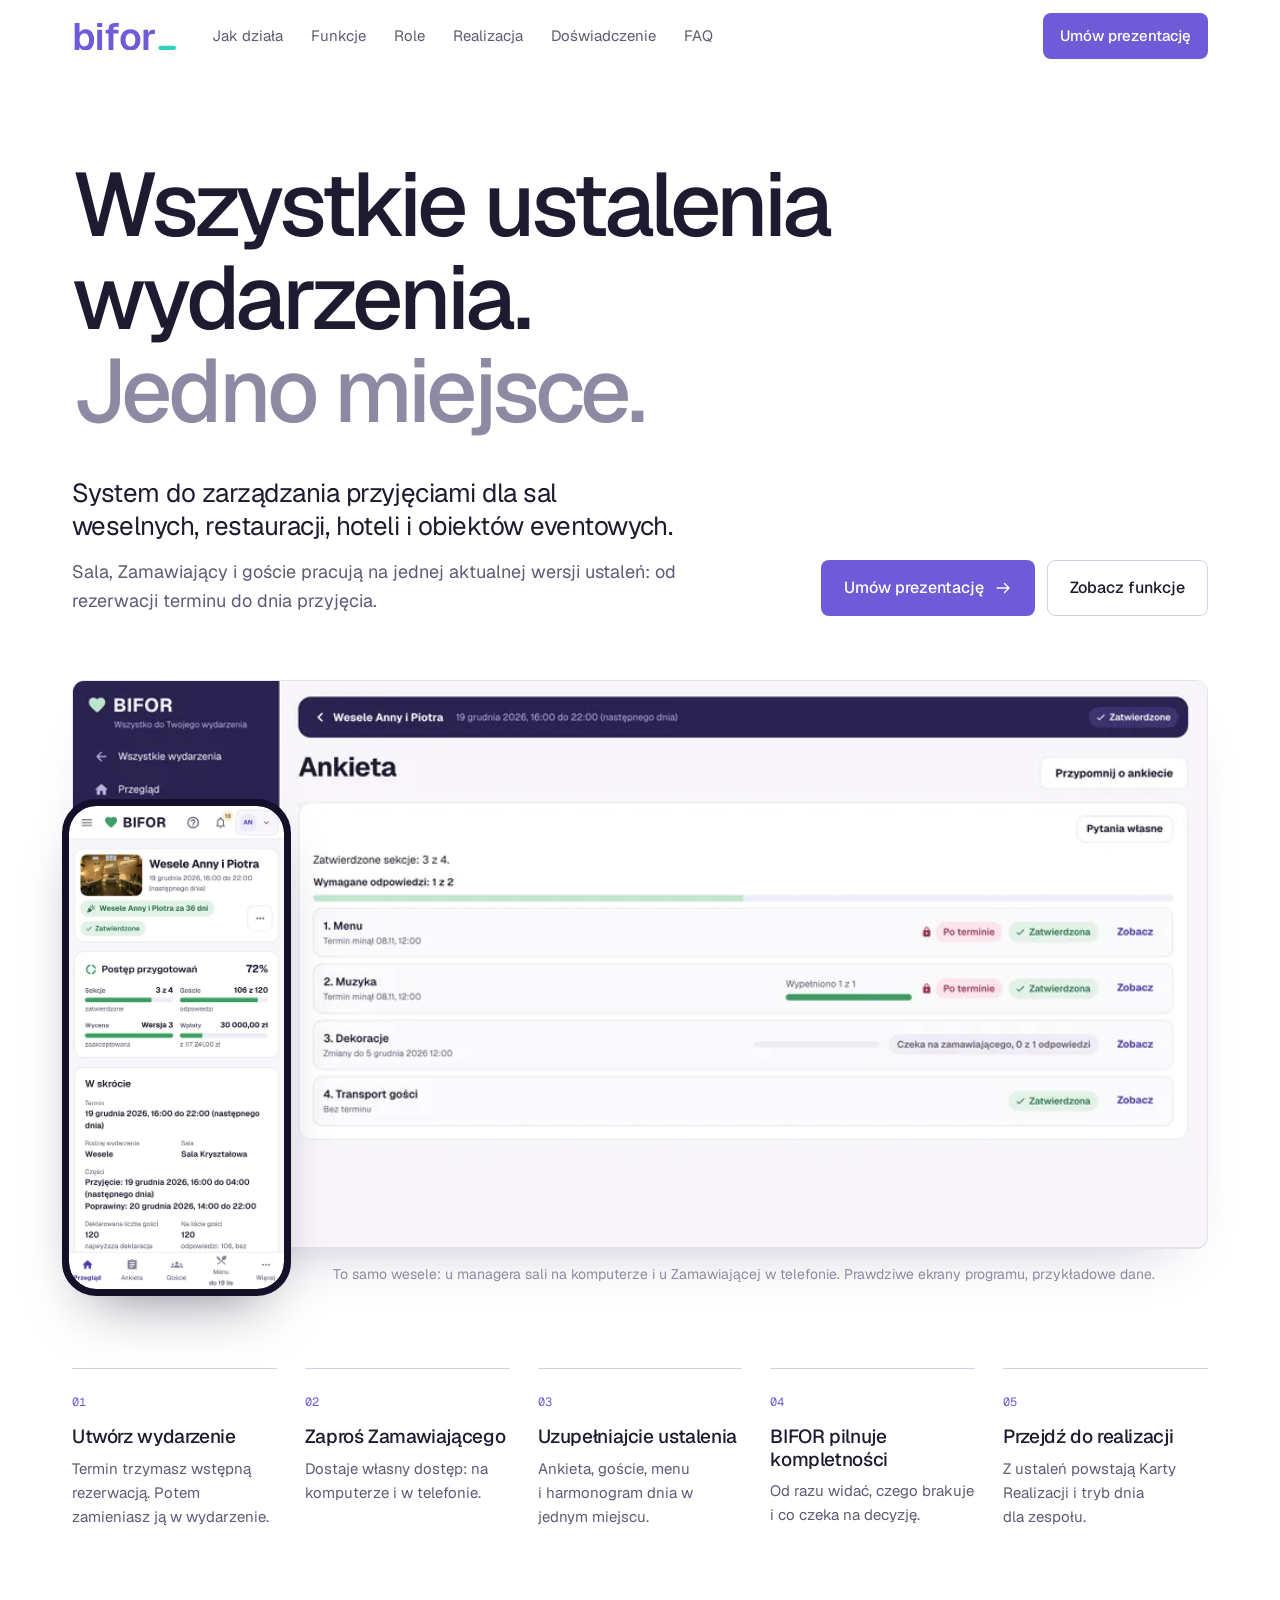
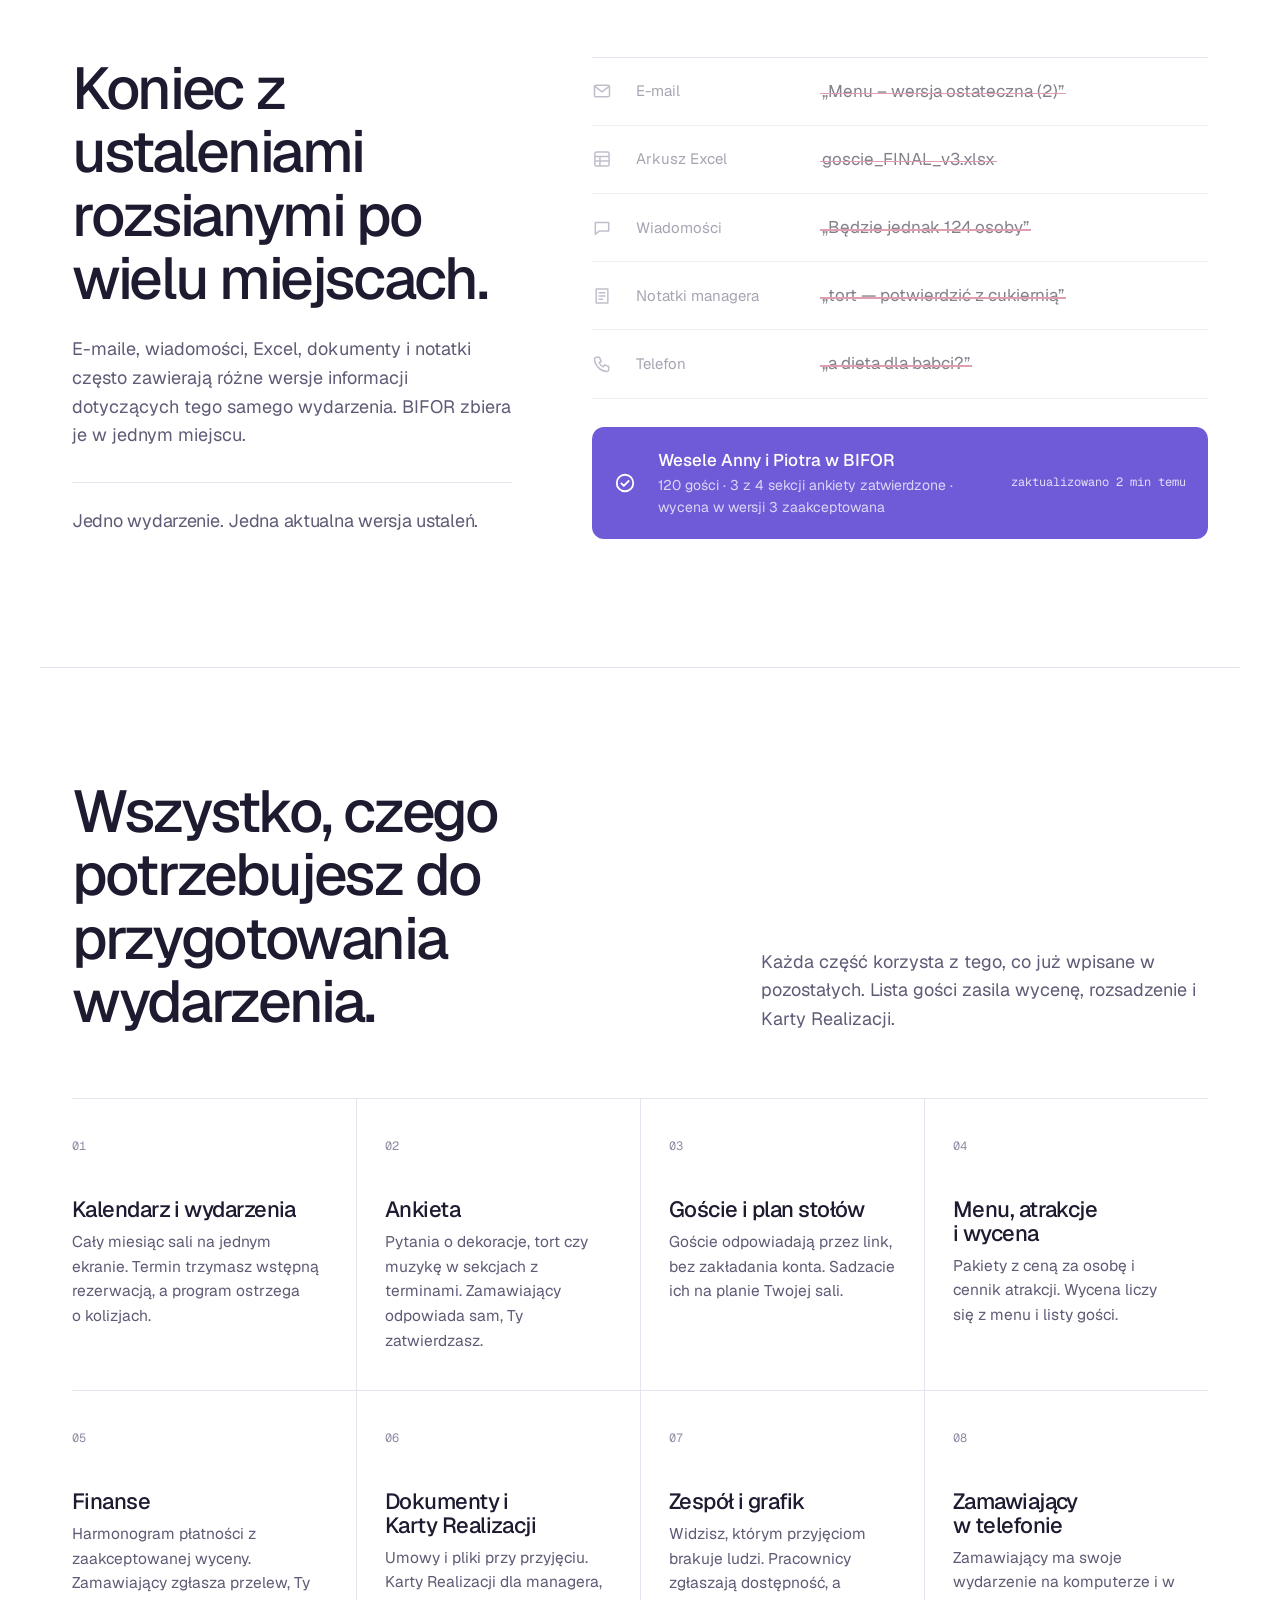
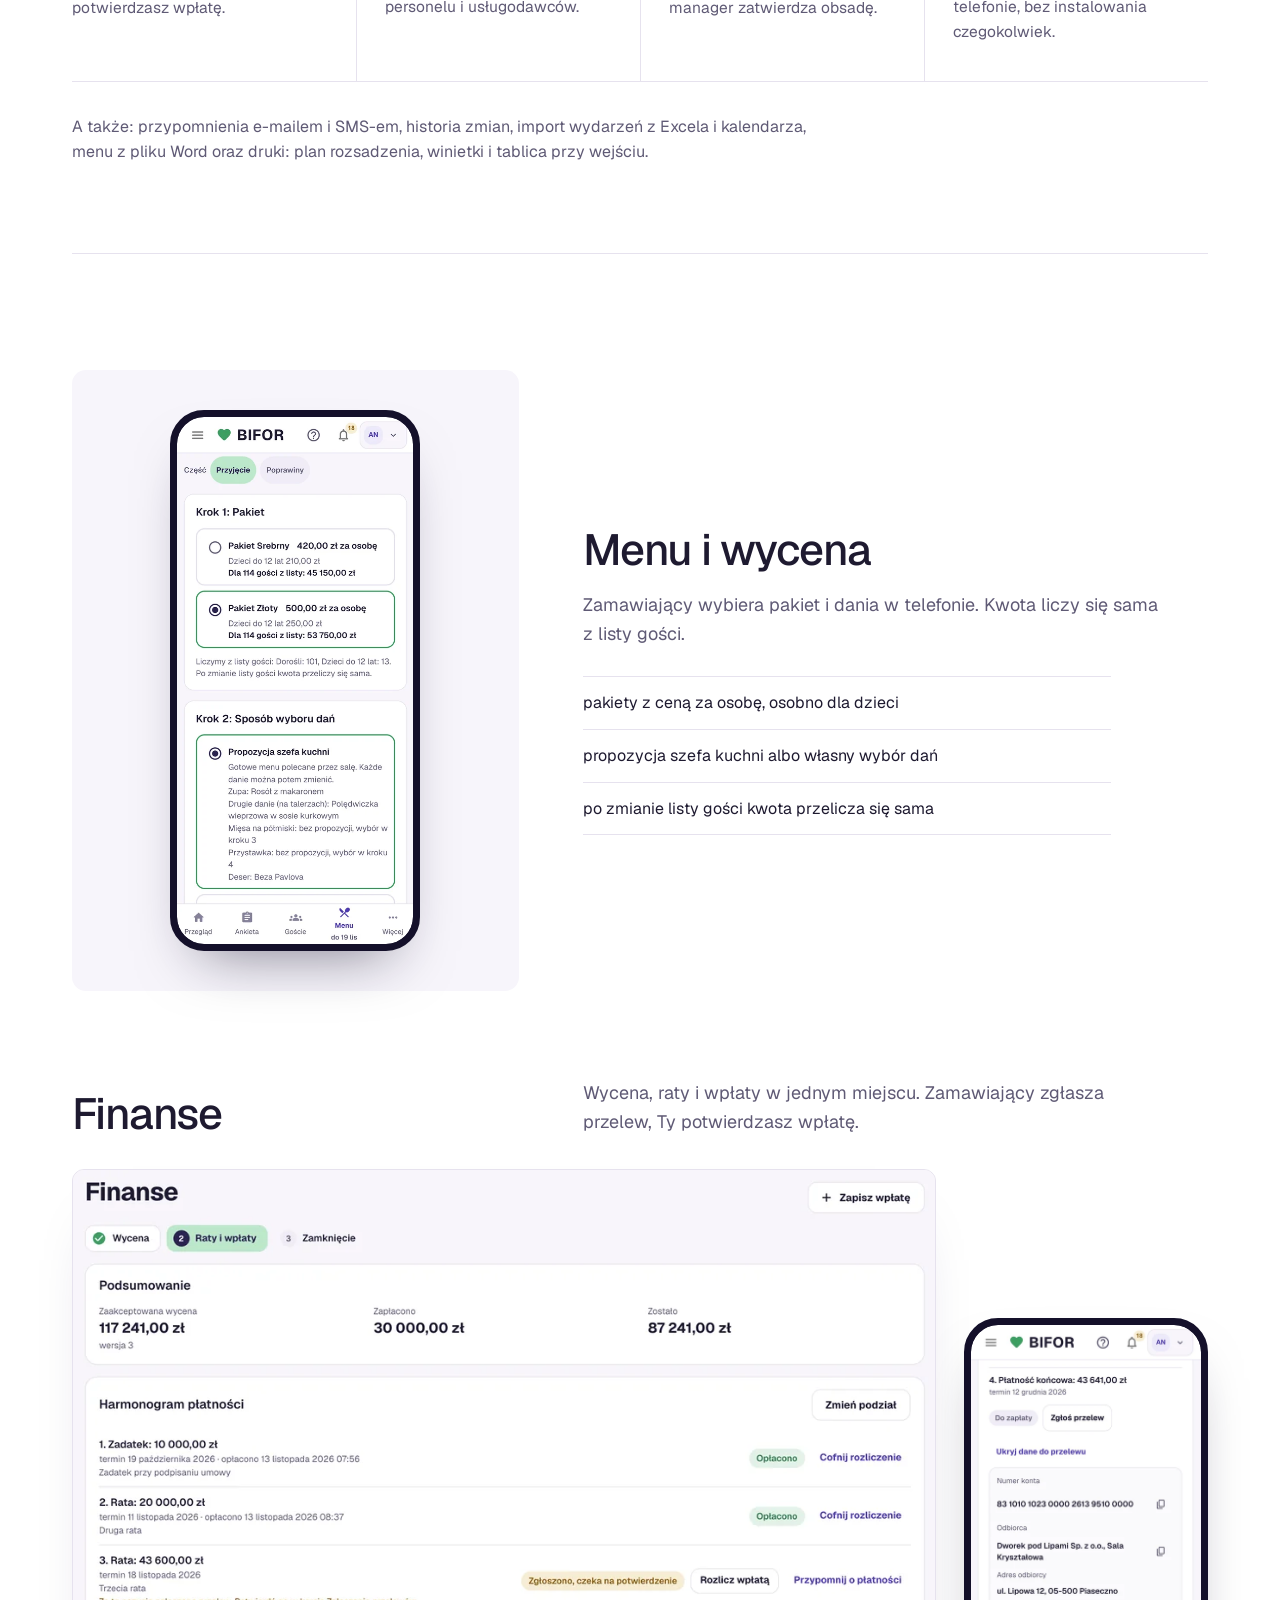
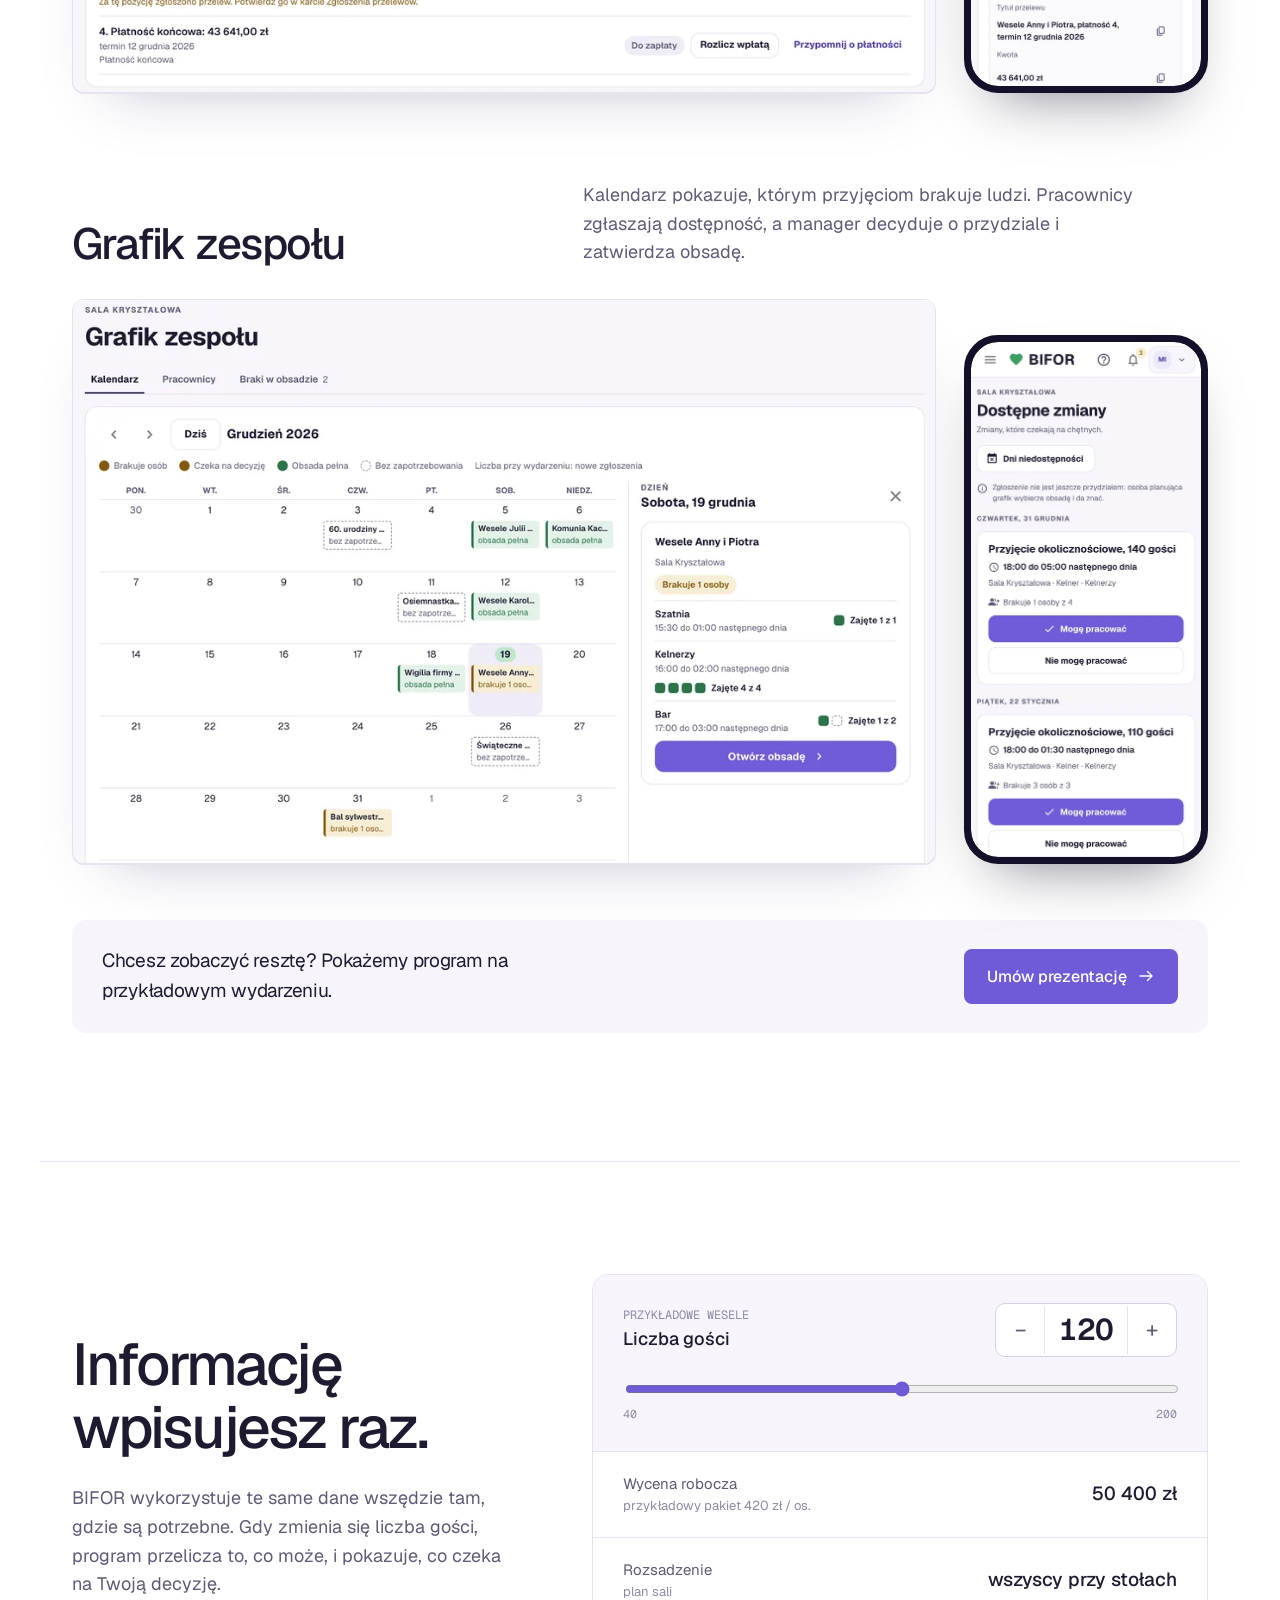
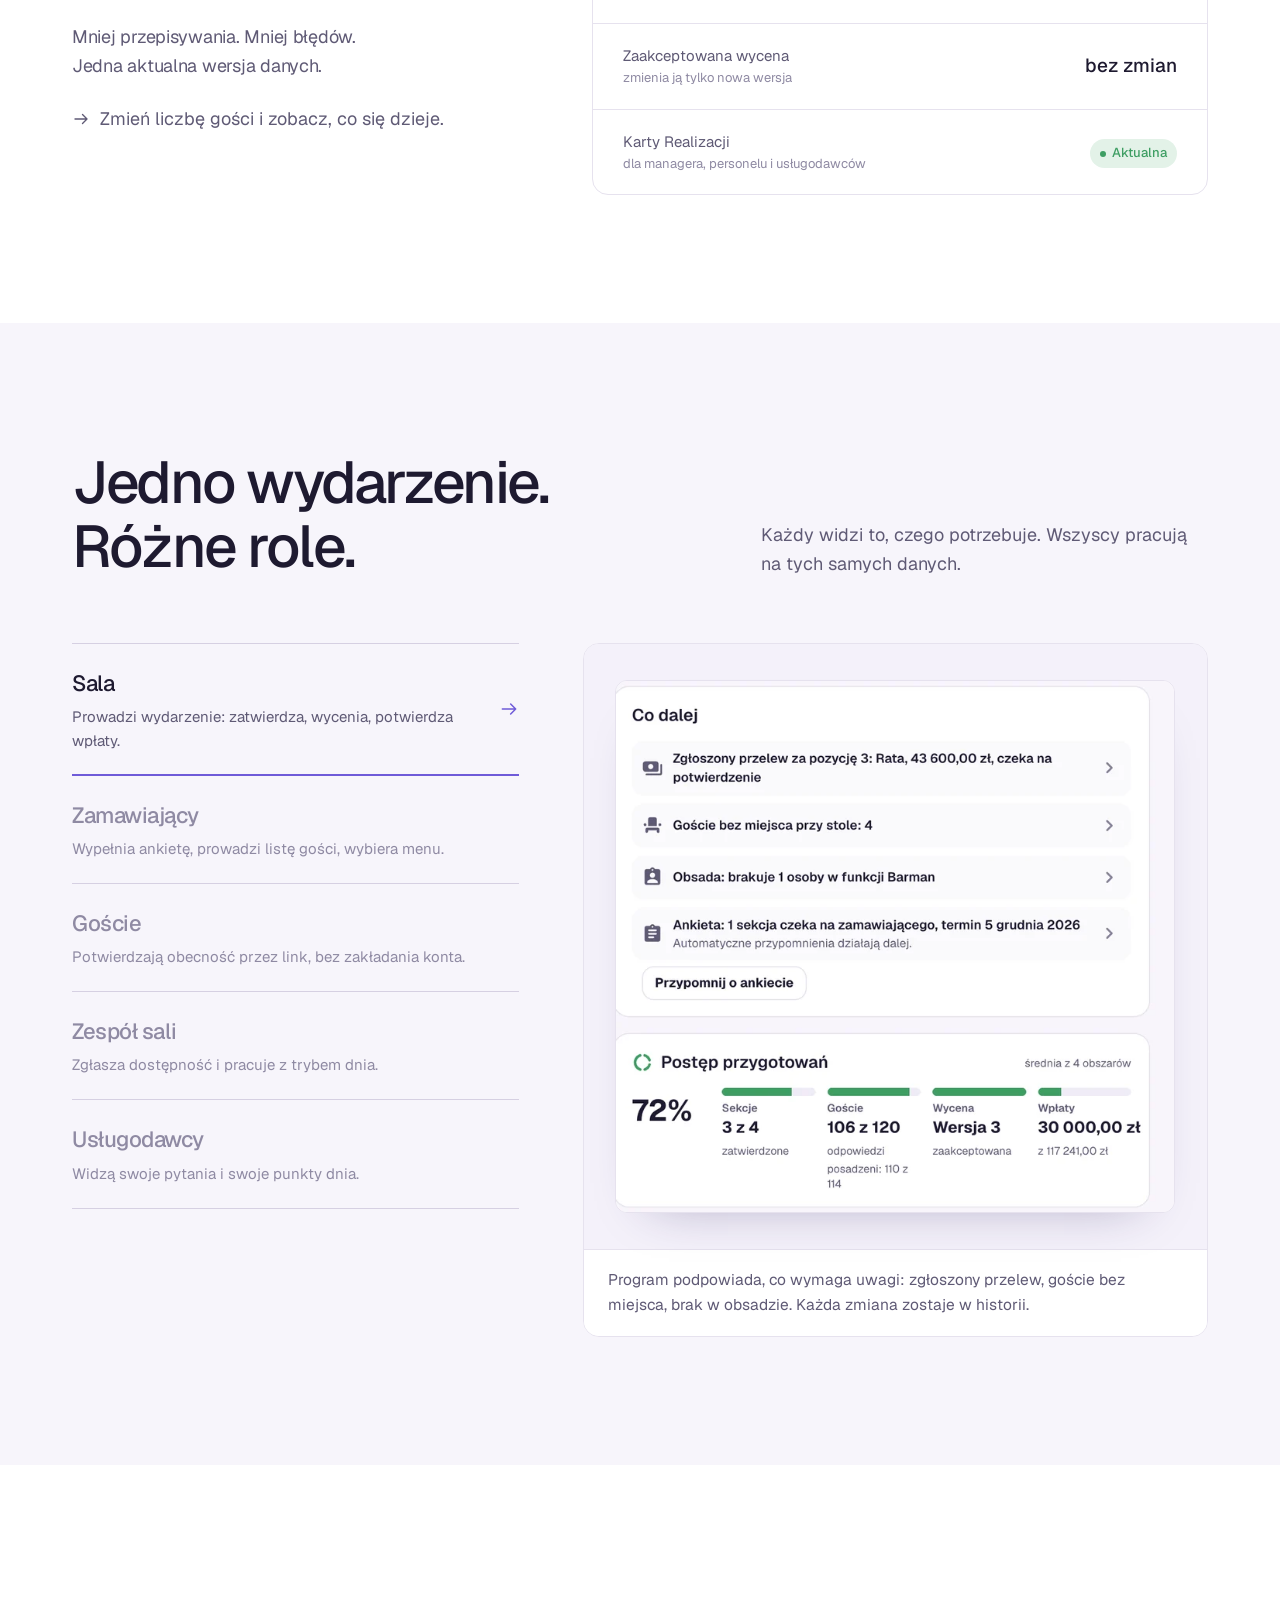
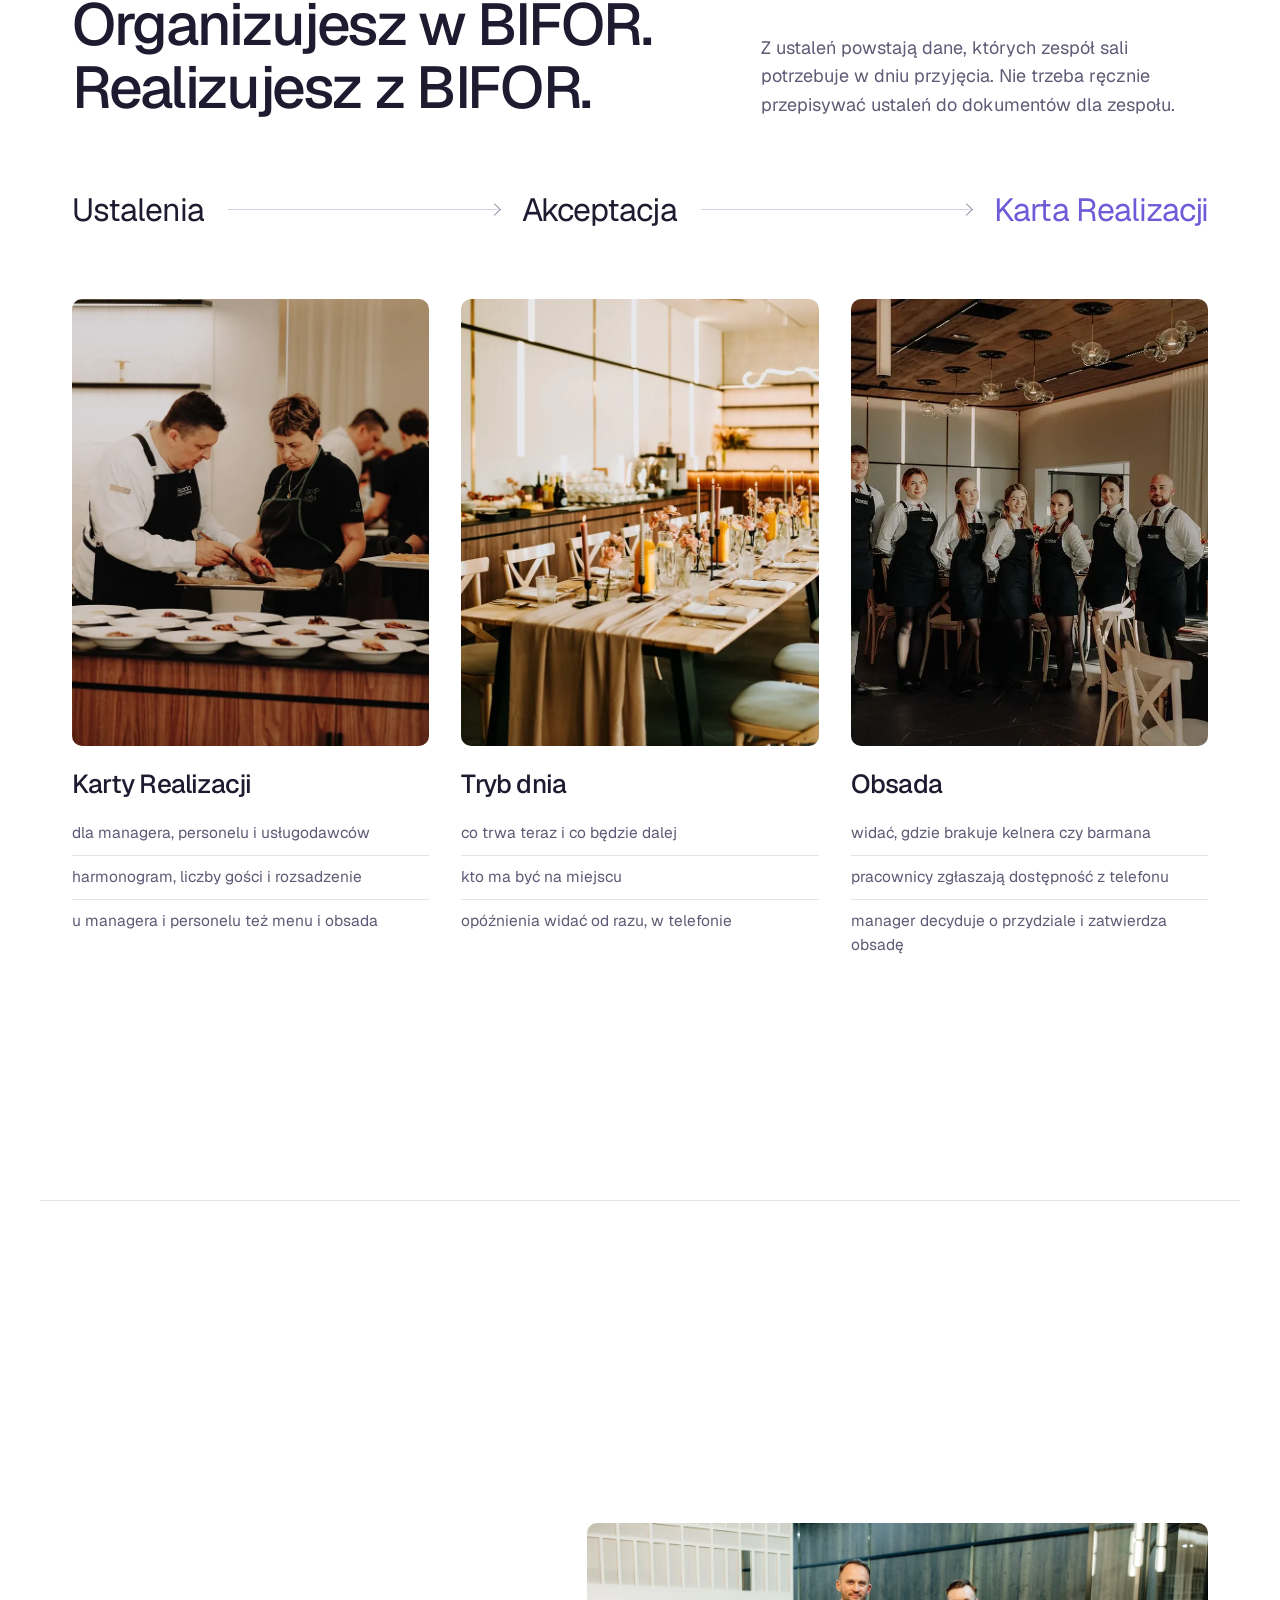
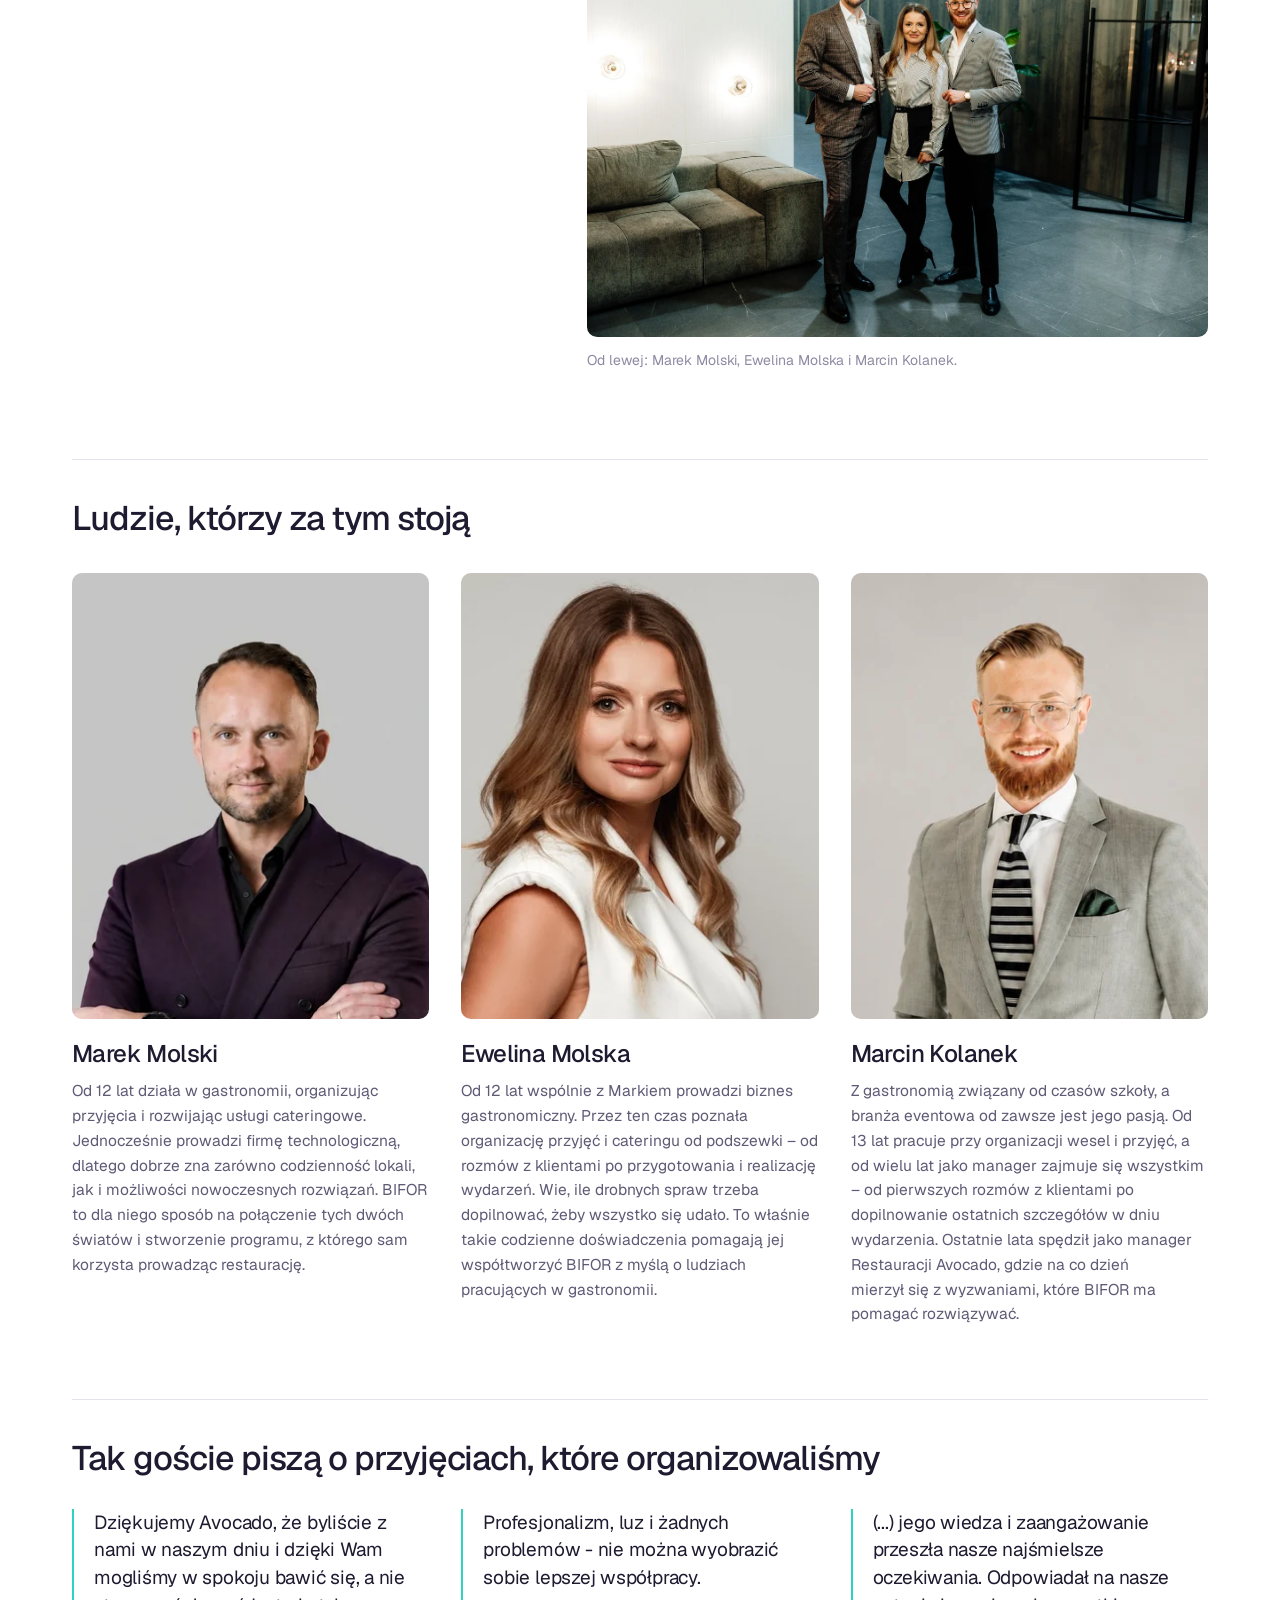
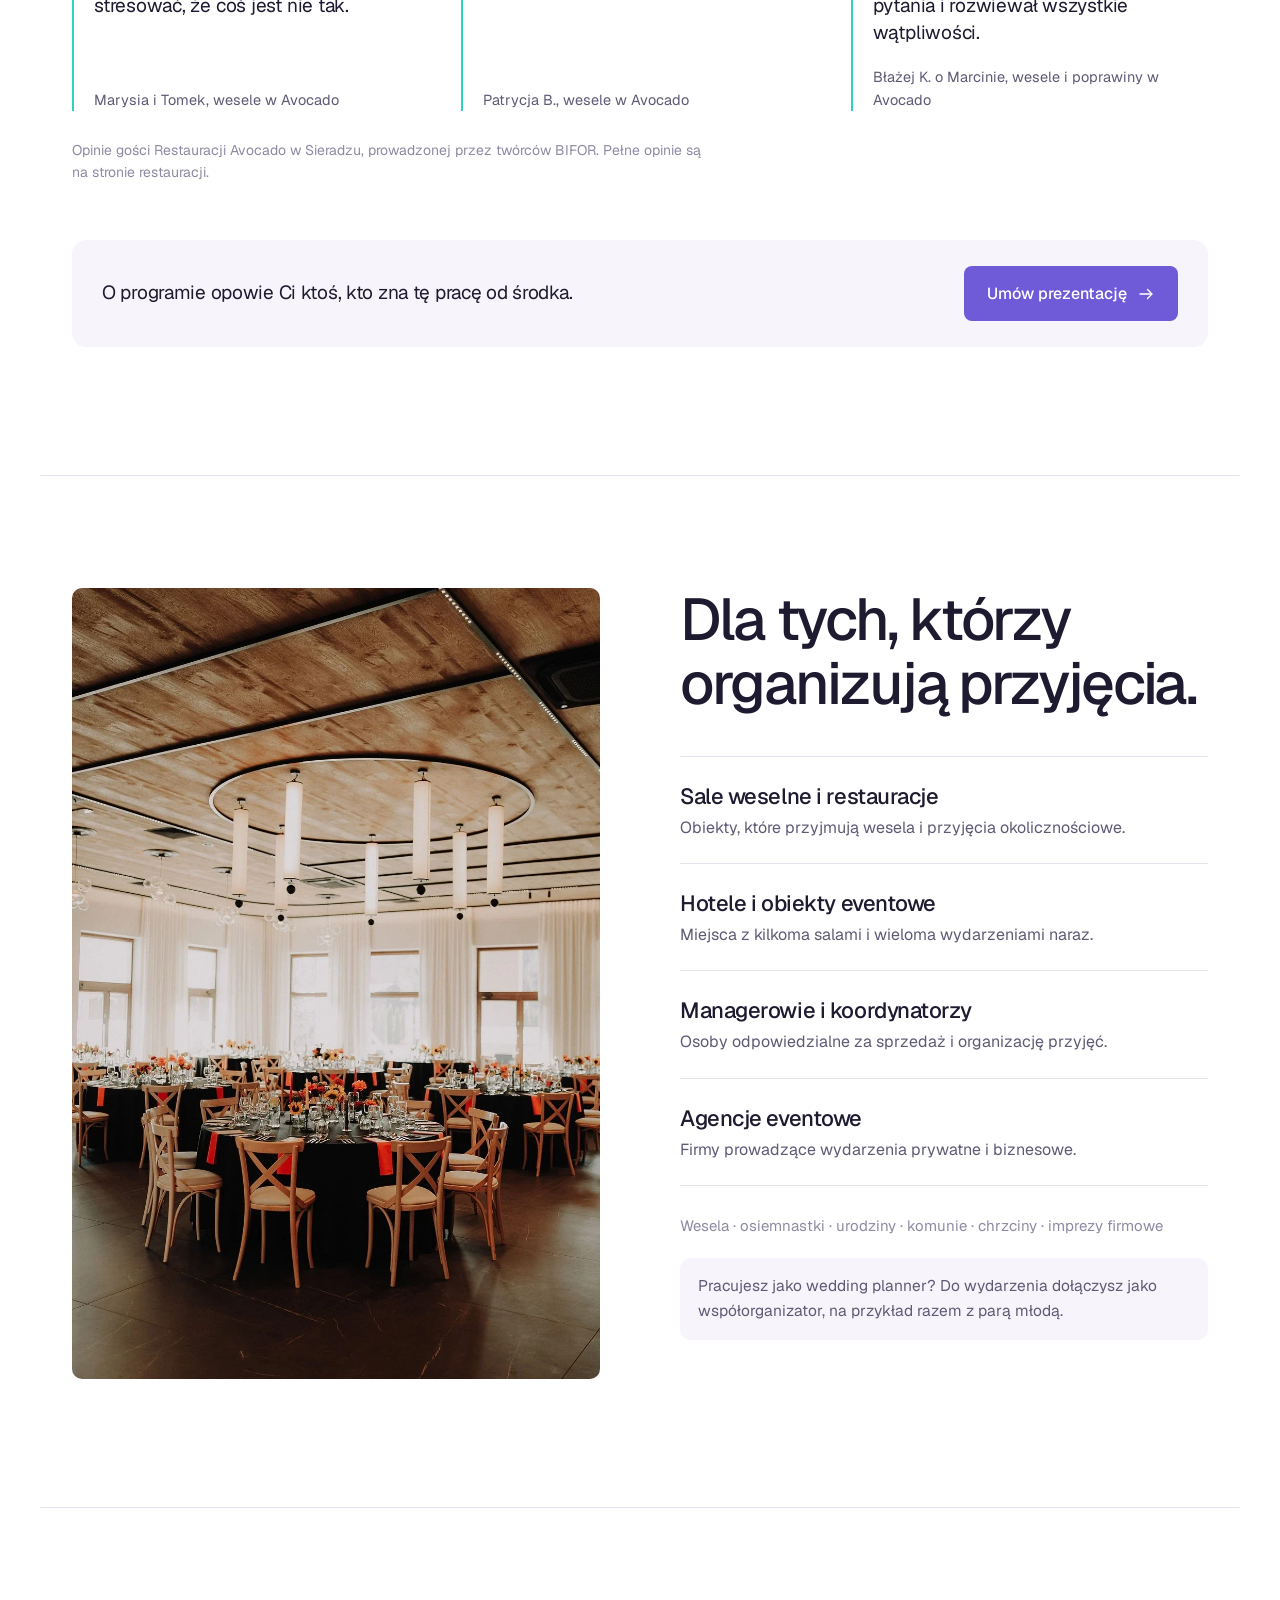
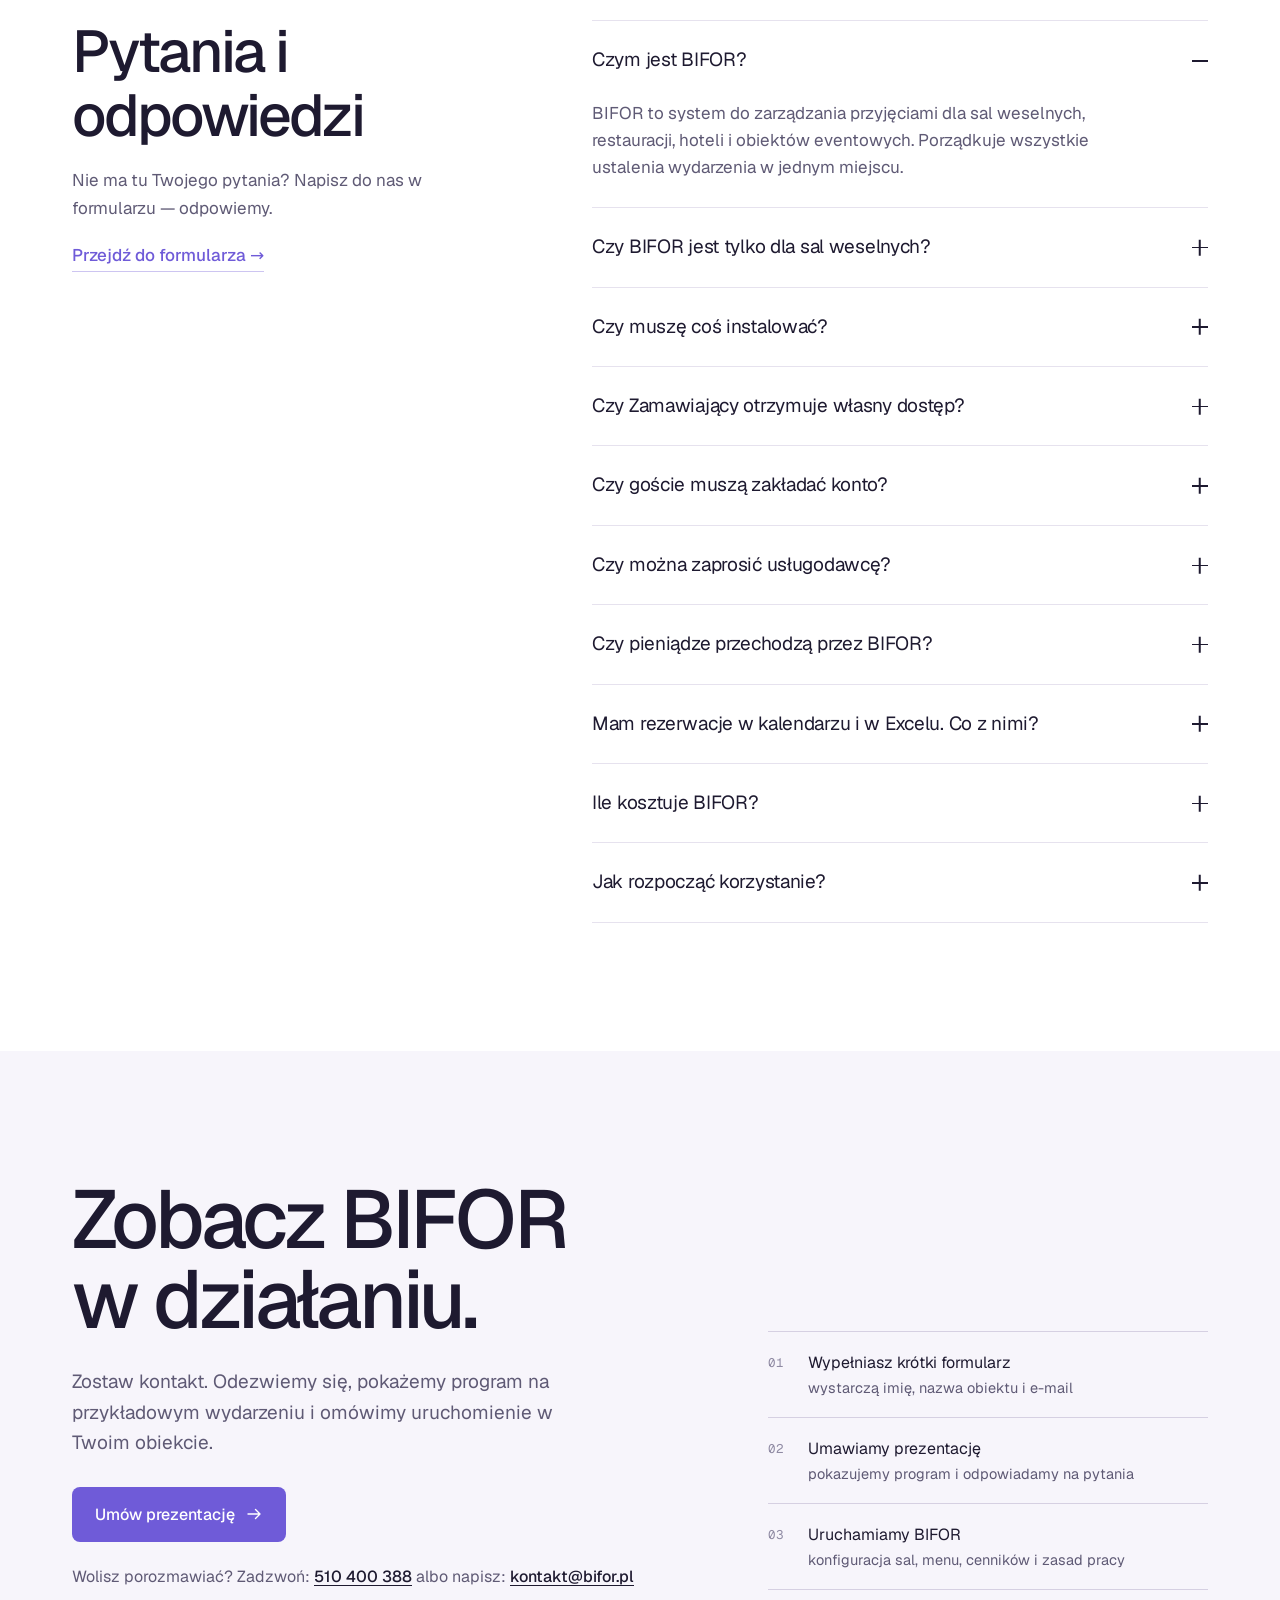
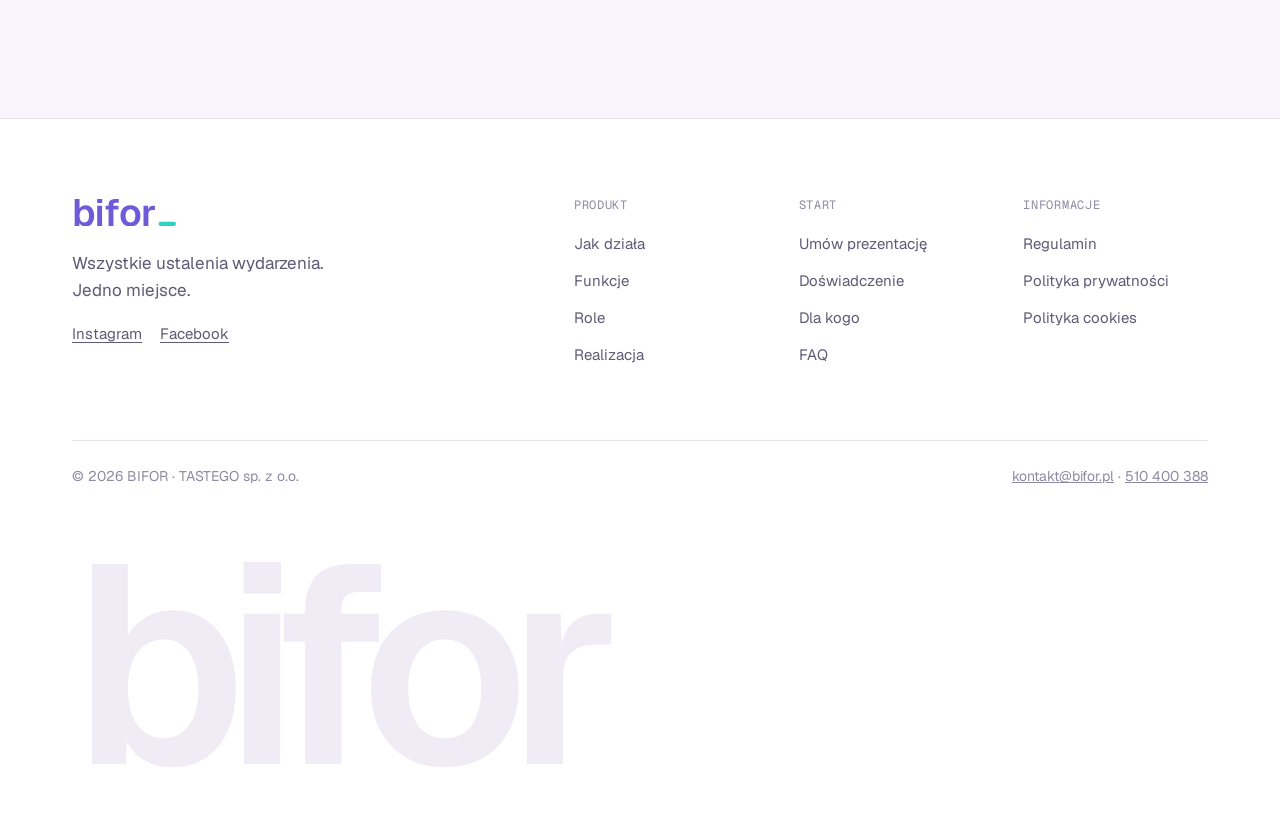
==== commit 15487e1c: "Indeksowanie: data w dokumentach prawnych (17.11.2026), dane strukturalne FAQ i WebSite, ikony PNG, " ====
--- a/index.html
+++ b/index.html
@@ -17,6 +17,8 @@
 <meta property="og:locale" content="pl_PL">
 <meta name="theme-color" content="#6F5BD8">
 <link rel="icon" href="assets/img/logo/bifor-sygnet.svg" type="image/svg+xml">
+<link rel="icon" href="assets/img/logo/bifor-ikona-192.png" type="image/png" sizes="192x192">
+<link rel="apple-touch-icon" href="assets/img/logo/bifor-ikona-180.png">
 <link rel="preload" href="assets/fonts/geist-latin.woff2" as="font" type="font/woff2" crossorigin>
 <link rel="preload" href="assets/fonts/geist-latin-ext.woff2" as="font" type="font/woff2" crossorigin>
 <link rel="stylesheet" href="assets/css/style.css">
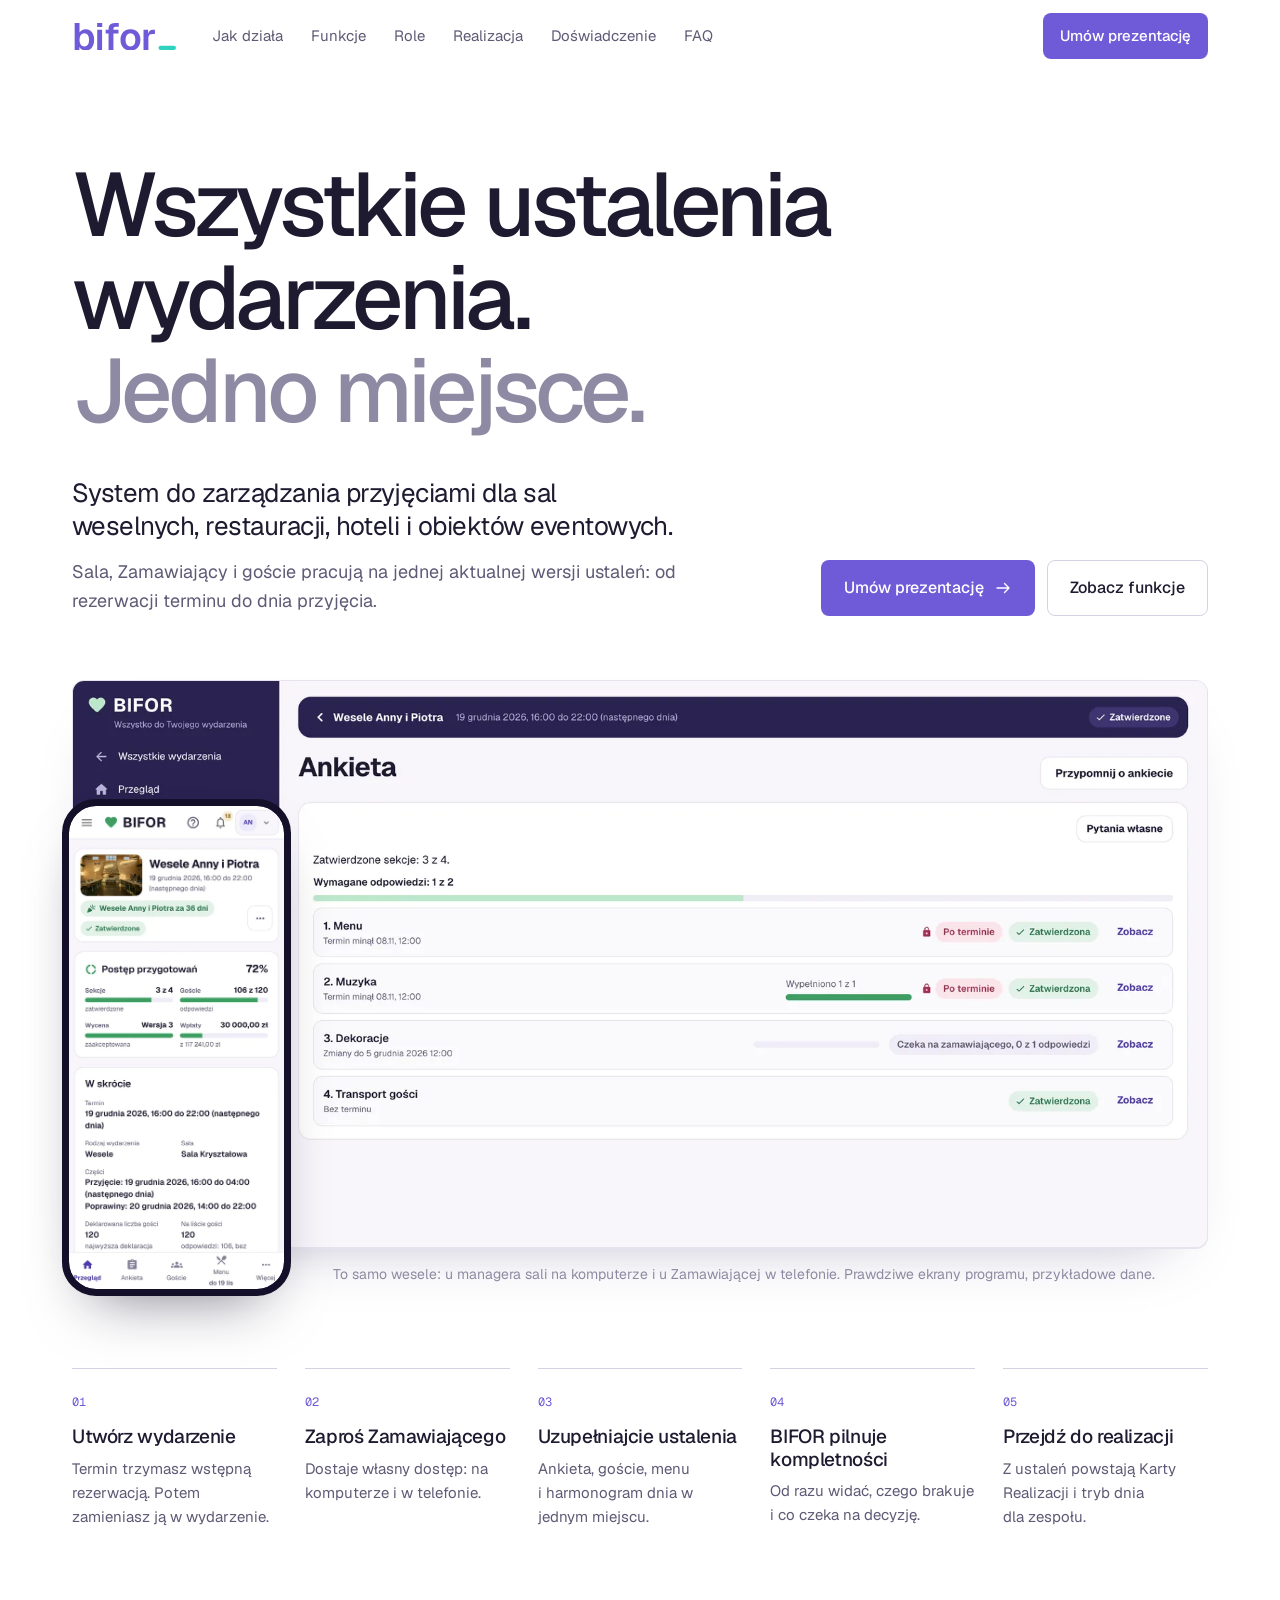
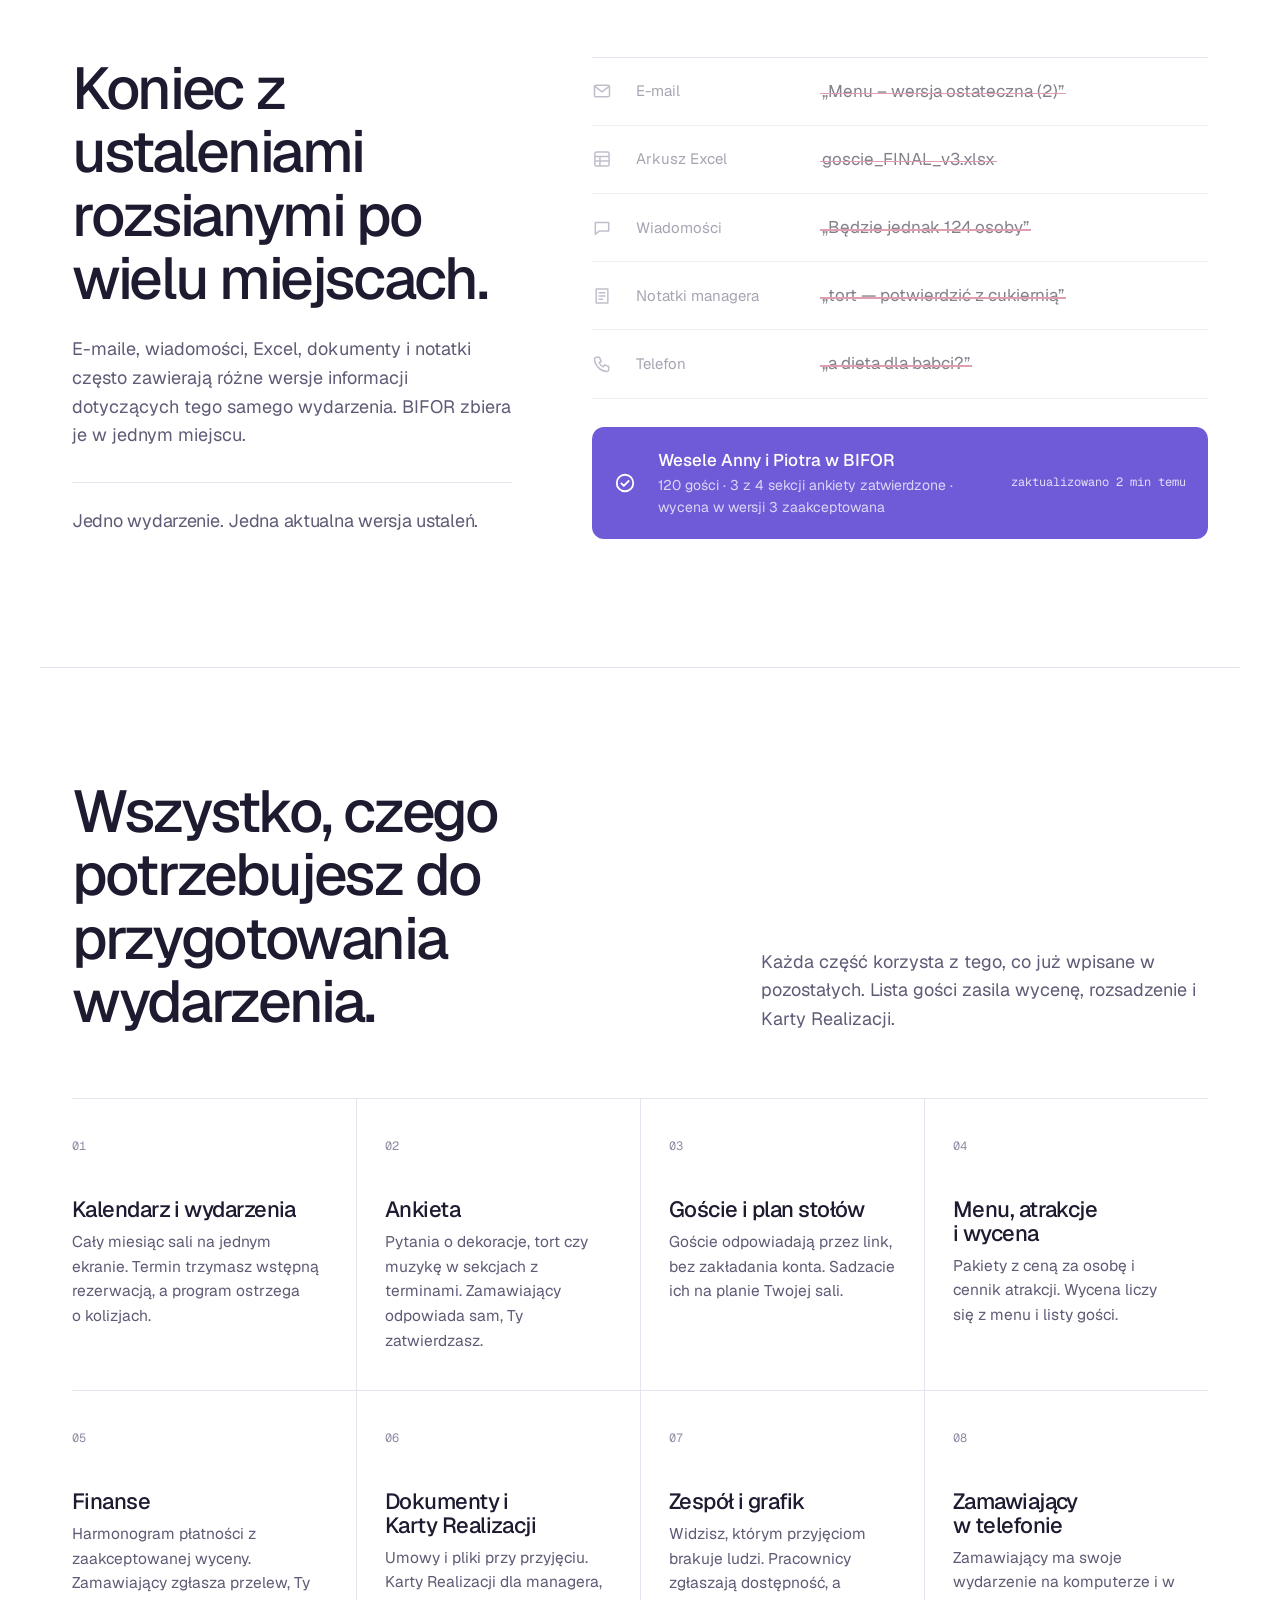
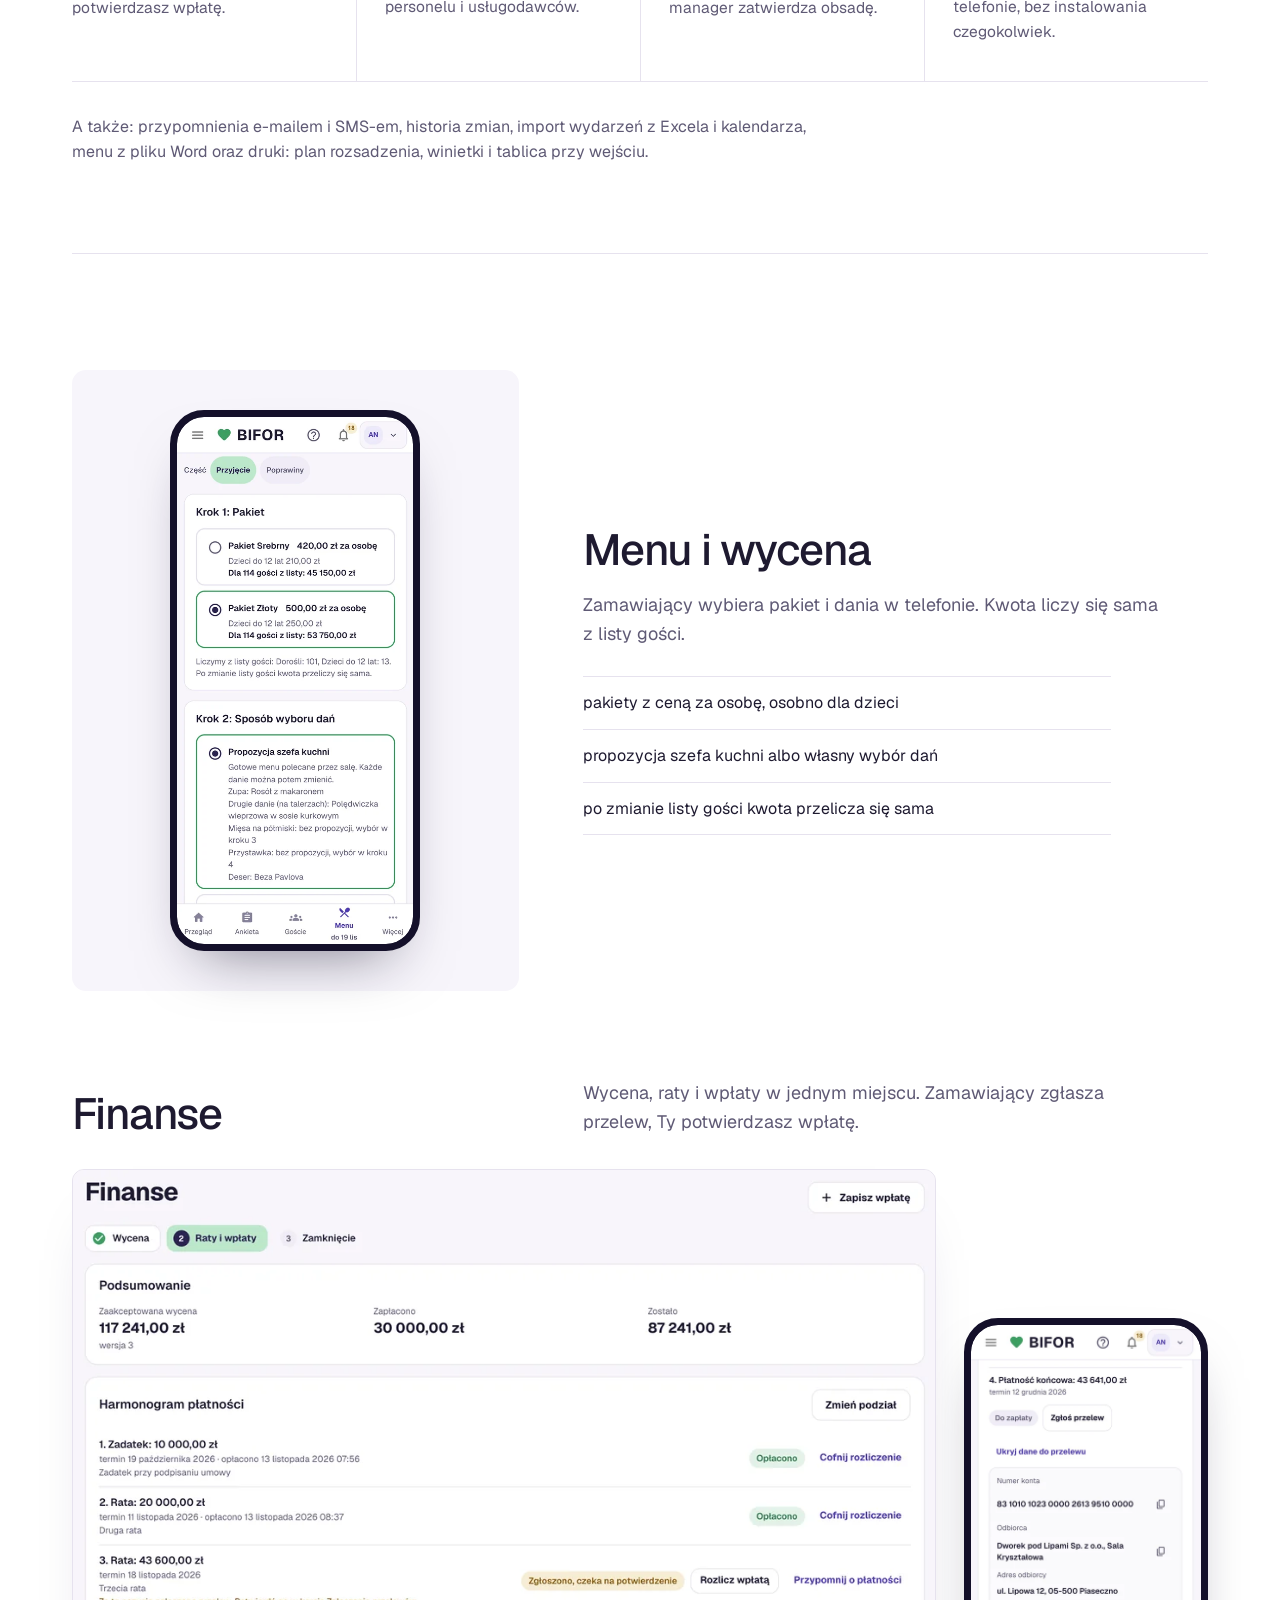
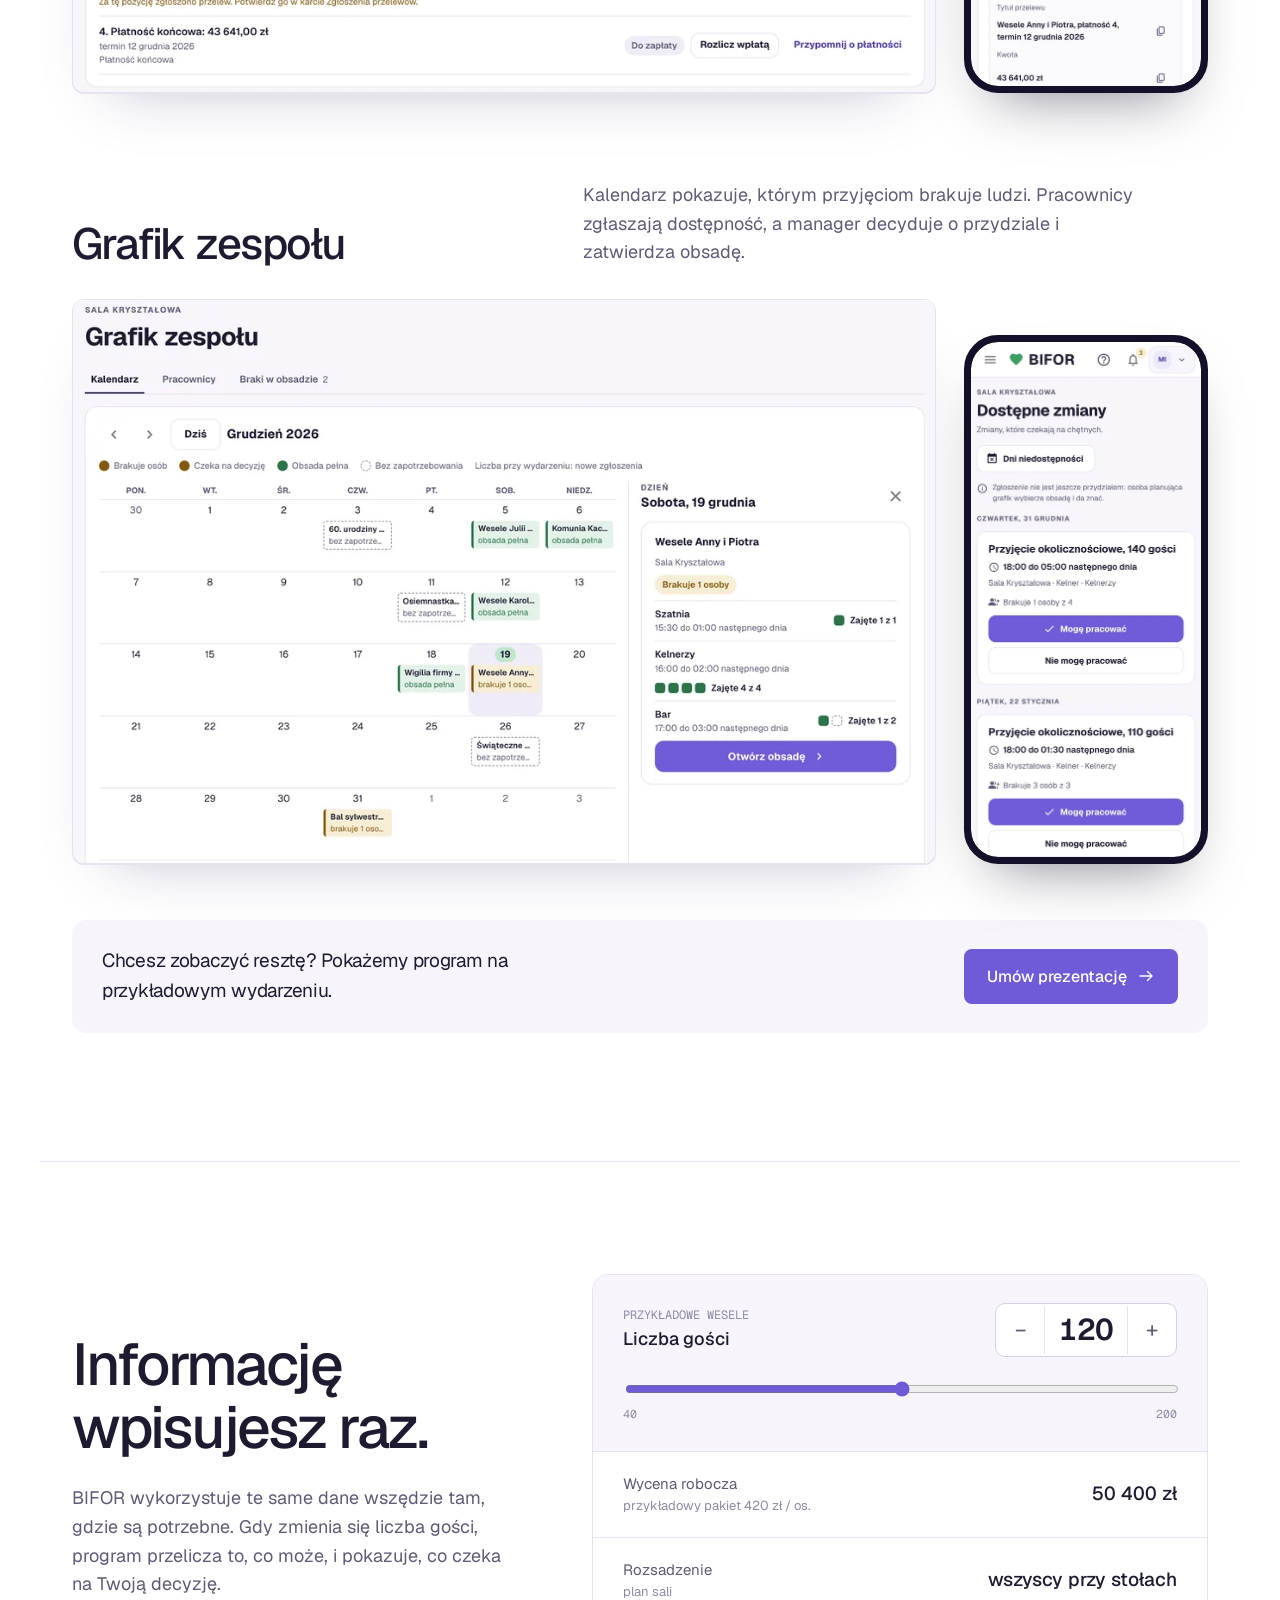
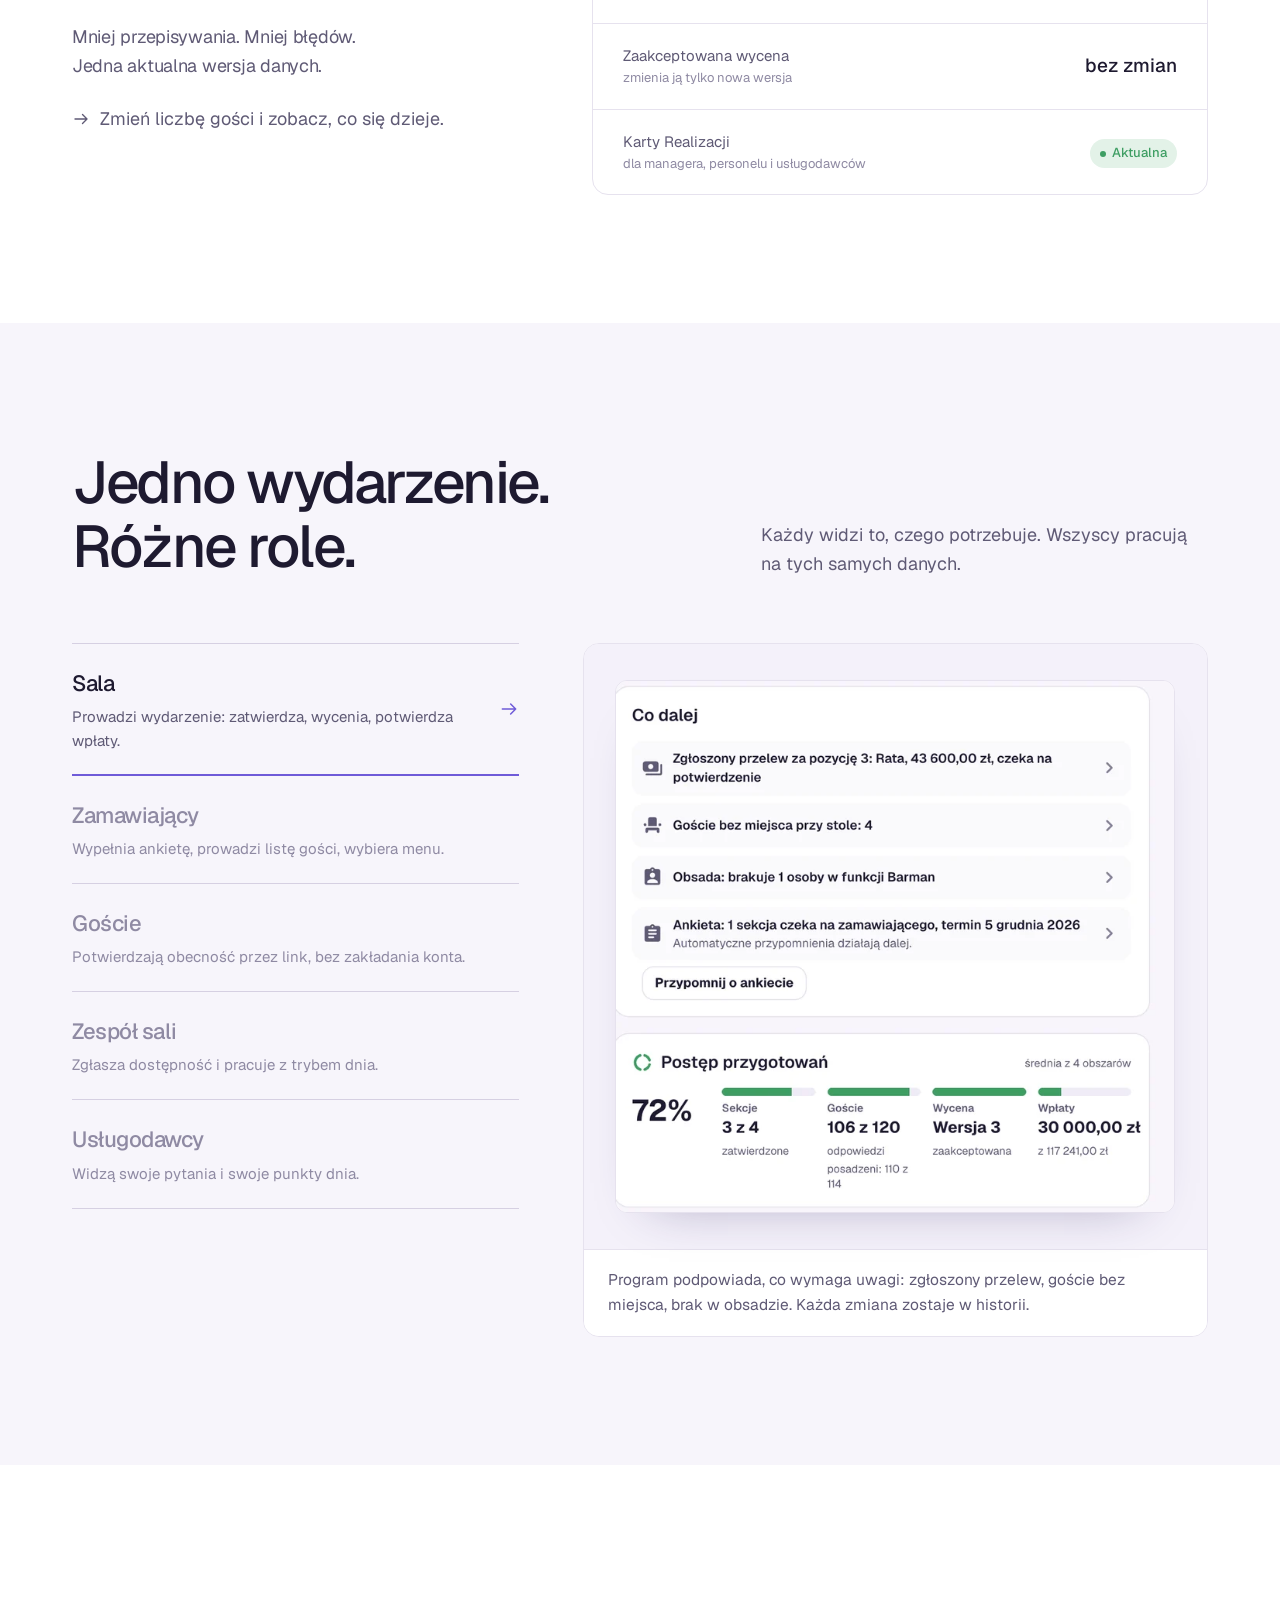
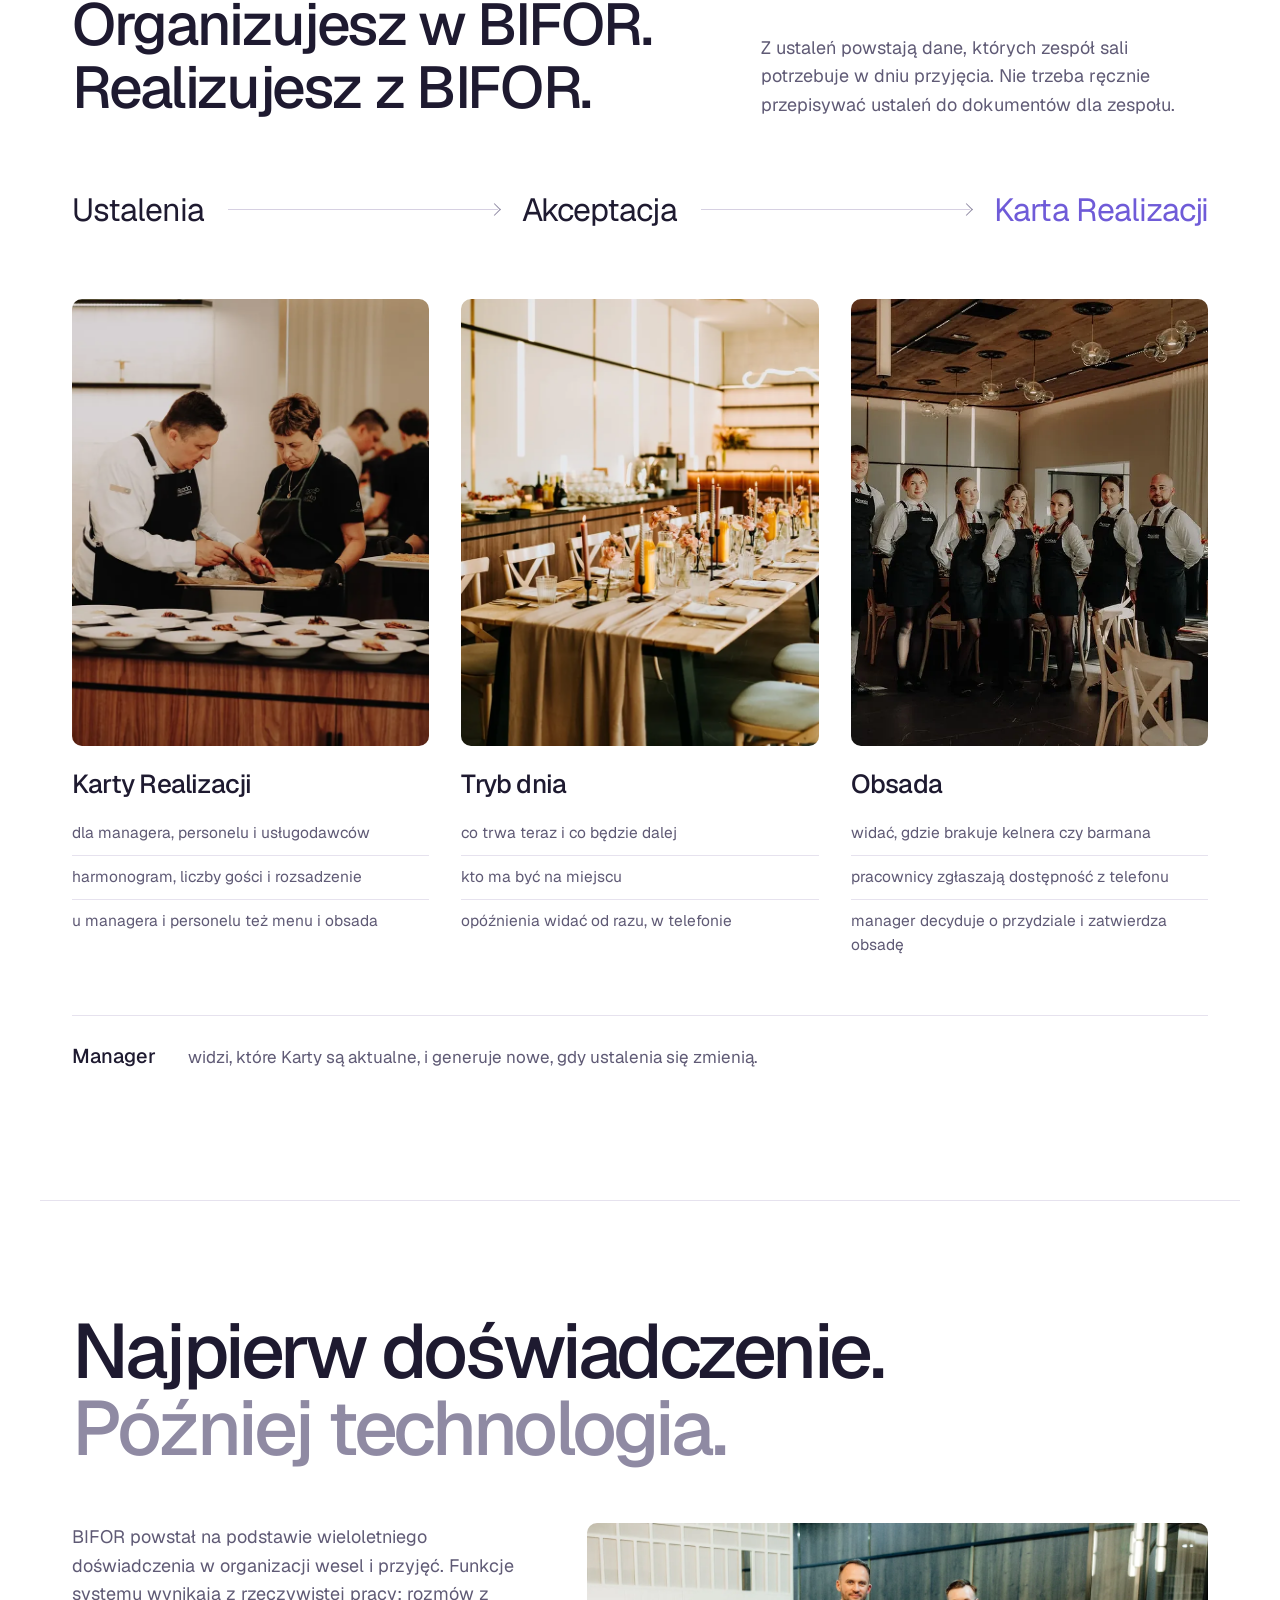
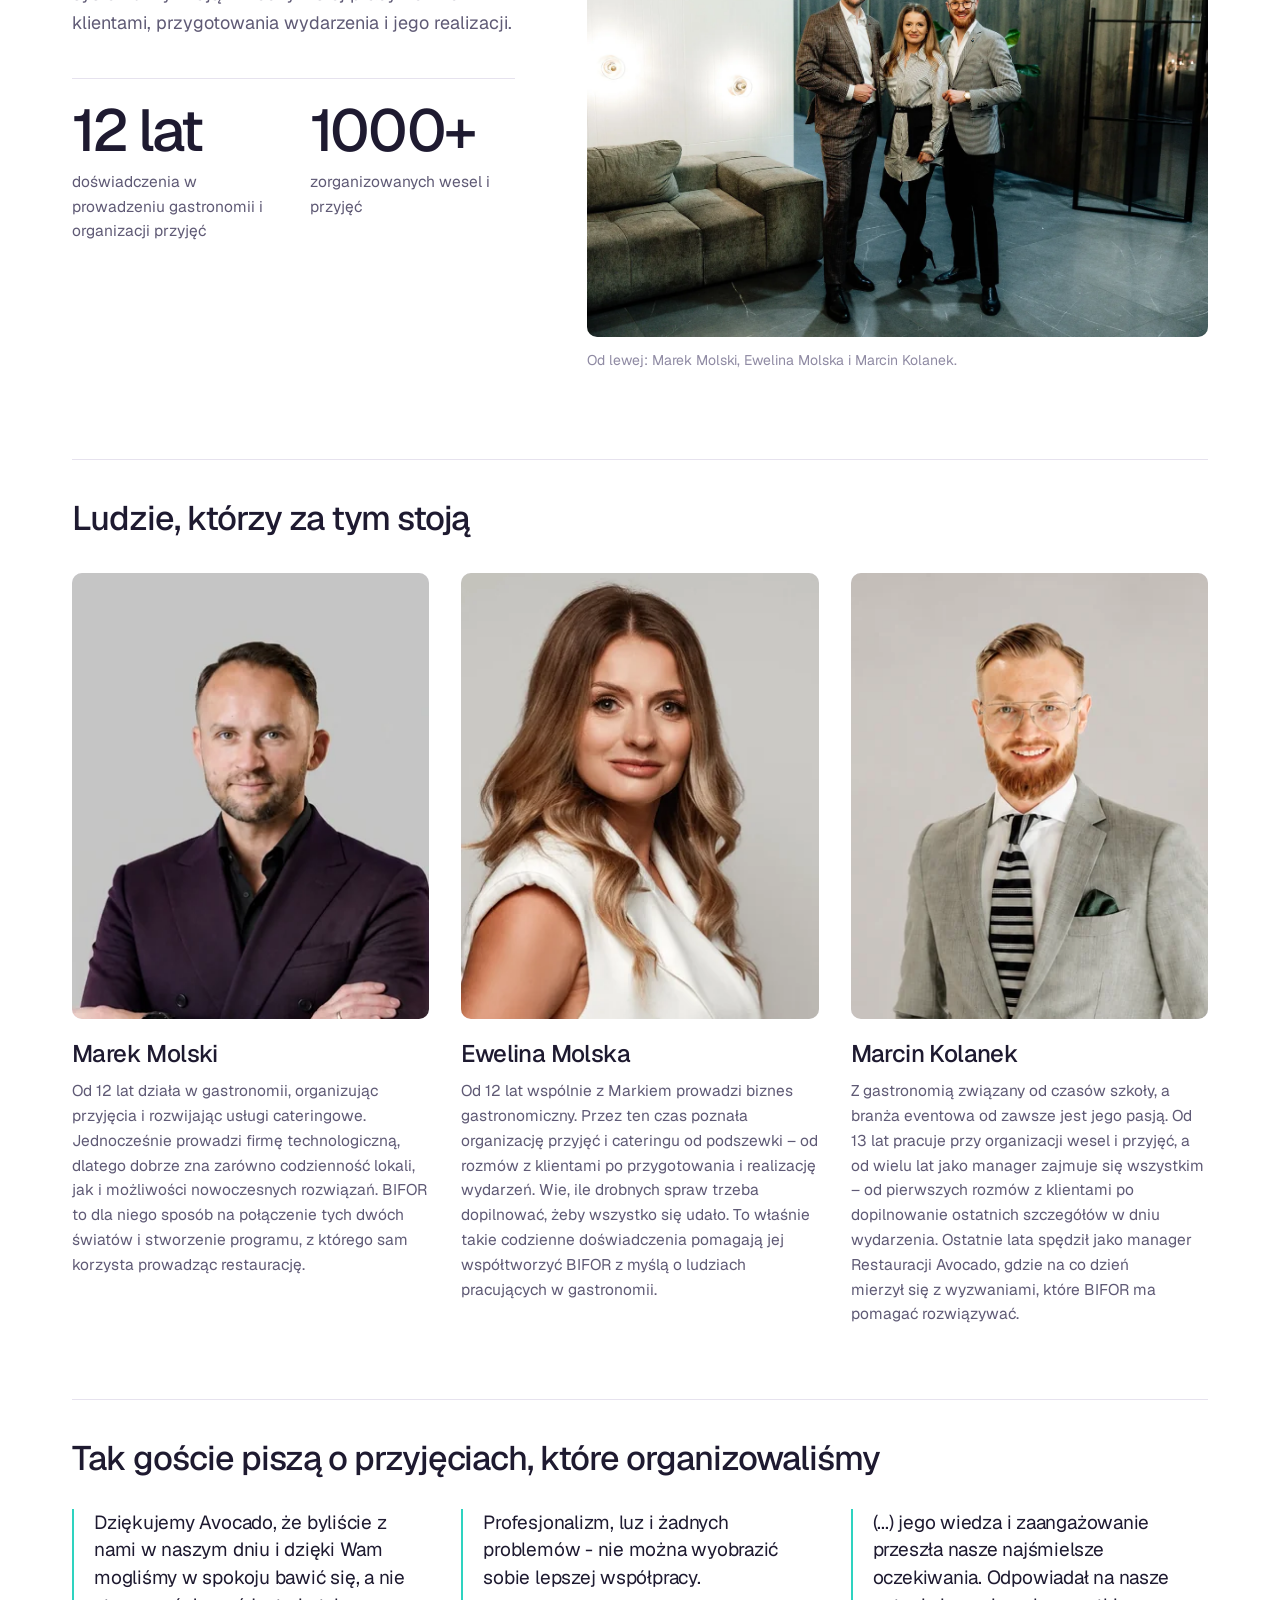
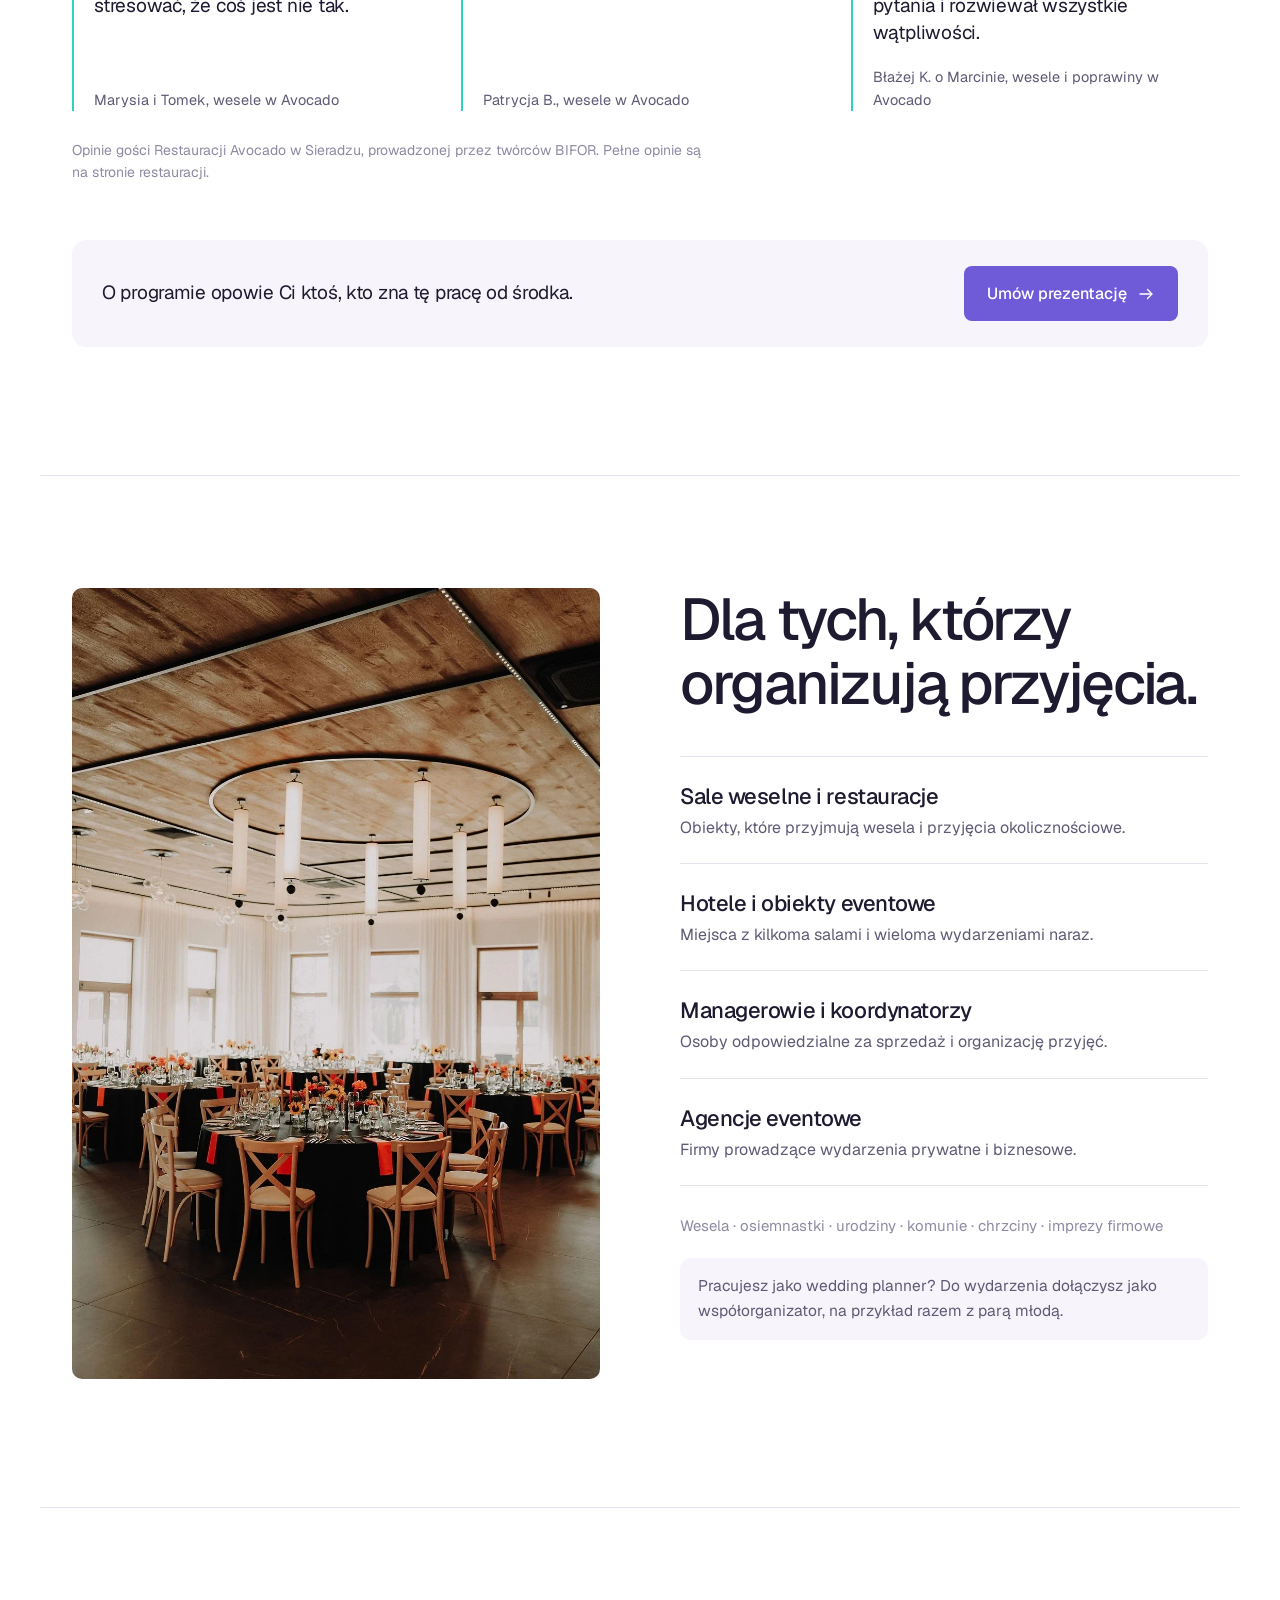
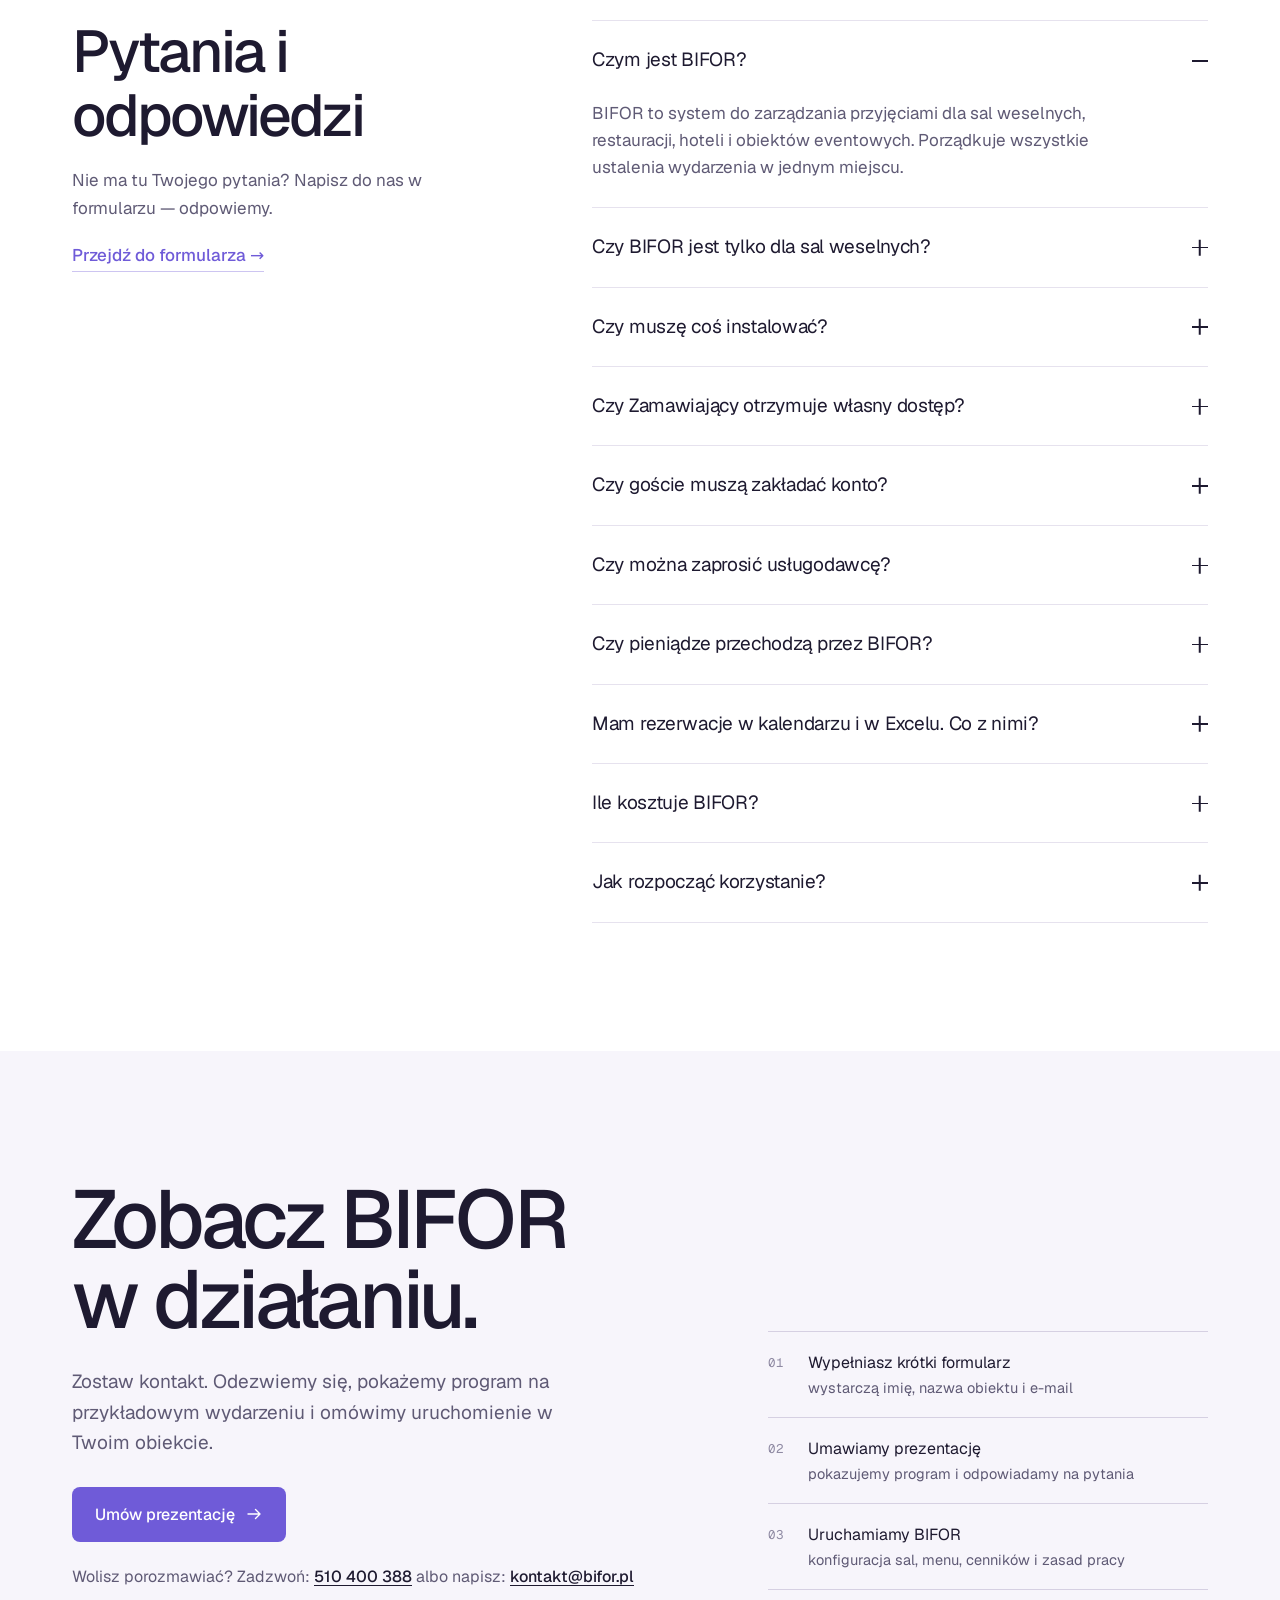
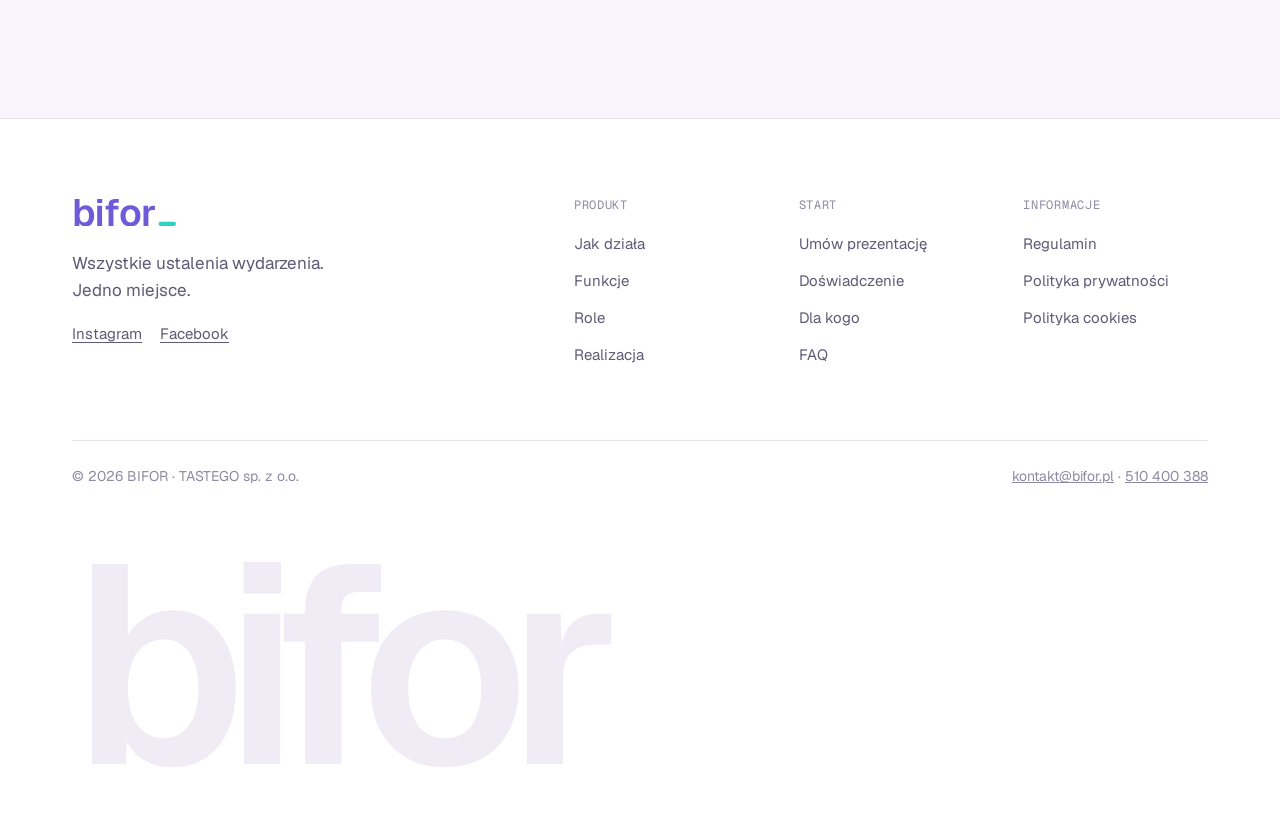
==== commit 0c9846d5: "bifor.pl: wersja produkcyjna z commita fa49a79" ====
--- a/index.html
+++ b/index.html
@@ -1,459 +1,460 @@
-<!doctype html>
-<html lang="pl">
-<head>
-<meta charset="utf-8">
-<meta name="viewport" content="width=device-width, initial-scale=1">
-<meta name="robots" content="noindex, nofollow"><!-- podgląd: wersja produkcyjna (tools/build-prod.py) usuwa tę linię -->
-<title>BIFOR — system do zarządzania przyjęciami dla sal weselnych, restauracji i hoteli</title>
-<meta name="description" content="BIFOR to system do zarządzania przyjęciami dla sal weselnych, restauracji, hoteli i obiektów eventowych. Ankieta, goście, menu, finanse i grafik zespołu w jednym miejscu.">
-<meta property="og:title" content="BIFOR — Wszystkie ustalenia wydarzenia. Jedno miejsce.">
-<meta property="og:description" content="System do zarządzania przyjęciami dla sal weselnych, restauracji, hoteli i obiektów eventowych.">
-<meta property="og:image" content="https://olekcodetech.github.io/bifor-www/assets/img/og.png">
-<meta property="og:image:width" content="1200">
-<meta property="og:image:height" content="630">
-<meta property="og:url" content="https://olekcodetech.github.io/bifor-www/">
-<meta name="twitter:card" content="summary_large_image">
-<meta property="og:type" content="website">
-<meta property="og:locale" content="pl_PL">
-<meta name="theme-color" content="#6F5BD8">
-<link rel="icon" href="assets/img/logo/bifor-sygnet.svg" type="image/svg+xml">
-<link rel="icon" href="assets/img/logo/bifor-ikona-192.png" type="image/png" sizes="192x192">
-<link rel="apple-touch-icon" href="assets/img/logo/bifor-ikona-180.png">
-<link rel="preload" href="assets/fonts/geist-latin.woff2" as="font" type="font/woff2" crossorigin>
-<link rel="preload" href="assets/fonts/geist-latin-ext.woff2" as="font" type="font/woff2" crossorigin>
-<link rel="stylesheet" href="assets/css/style.css">
-<script>document.documentElement.classList.add('js')</script>
-</head>
-<body>
-
-<!-- ikony -->
-<svg width="0" height="0" style="position:absolute" aria-hidden="true">
-  <defs>
-    <symbol id="i-check" viewBox="0 0 24 24" fill="none" stroke="currentColor" stroke-width="2" stroke-linecap="round" stroke-linejoin="round"><circle cx="12" cy="12" r="9"/><path d="M8 12.5l2.7 2.7L16 9.8"/></symbol>
-    <symbol id="i-arrow" viewBox="0 0 24 24" fill="none" stroke="currentColor" stroke-width="1.8" stroke-linecap="round" stroke-linejoin="round"><path d="M4 12h16M14 6l6 6-6 6"/></symbol>
-    <symbol id="i-mail" viewBox="0 0 24 24" fill="none" stroke="currentColor" stroke-width="1.8" stroke-linecap="round" stroke-linejoin="round"><rect x="3" y="5" width="18" height="14" rx="2"/><path d="M3.5 6.5L12 13l8.5-6.5"/></symbol>
-    <symbol id="i-sheet" viewBox="0 0 24 24" fill="none" stroke="currentColor" stroke-width="1.8" stroke-linejoin="round"><rect x="3.5" y="3.5" width="17" height="17" rx="2"/><path d="M3.5 9h17M3.5 14.5h17M9.5 9v11.5"/></symbol>
-    <symbol id="i-chat" viewBox="0 0 24 24" fill="none" stroke="currentColor" stroke-width="1.8" stroke-linecap="round" stroke-linejoin="round"><path d="M4 5.5h16v10H9l-5 4z"/></symbol>
-    <symbol id="i-note" viewBox="0 0 24 24" fill="none" stroke="currentColor" stroke-width="1.8" stroke-linecap="round" stroke-linejoin="round"><path d="M5 3.5h14v17H5zM8.5 8h7M8.5 12h7M8.5 16h4"/></symbol>
-    <symbol id="i-phone" viewBox="0 0 24 24" fill="none" stroke="currentColor" stroke-width="1.8" stroke-linecap="round" stroke-linejoin="round"><path d="M5 4h4l2 5-2.5 1.5a11 11 0 005 5L15 13l5 2v4a2 2 0 01-2 2A16 16 0 013 6a2 2 0 012-2z"/></symbol>
-  </defs>
-</svg>
-
-<a class="skip" href="#main">Przejdź do treści</a>
-
-<header class="nav" id="nav">
-  <div class="wrap nav-in">
-    <a href="index.html" class="logo" aria-label="BIFOR — strona główna"><img src="assets/img/logo/bifor-logo.svg" alt="BIFOR" width="104" height="27"></a>
-    <nav class="nav-links" aria-label="Główna nawigacja">
-      <a href="#jak-dziala" data-track="how_it_works_click" data-place="nav">Jak działa</a>
-      <a href="#funkcje">Funkcje</a>
-      <a href="#role">Role</a>
-      <a href="#realizacja">Realizacja</a>
-      <a href="#doswiadczenie">Doświadczenie</a>
-      <a href="#faq">FAQ</a>
-    </nav>
-    <div class="nav-end">
-      <a class="btn btn-primary btn-sm" href="dolacz.html" data-track="cta_start_click" data-place="nav">Umów prezentację</a>
-      <button class="burger" type="button" aria-expanded="false" aria-controls="mnav" aria-label="Otwórz menu"><span></span><span></span></button>
-    </div>
-  </div>
-  <nav class="mnav" id="mnav" hidden aria-label="Menu mobilne">
-    <a href="#jak-dziala" data-track="how_it_works_click" data-place="mobile_nav">Jak działa</a>
-    <a href="#funkcje">Funkcje</a>
-    <a href="#role">Role</a>
-    <a href="#realizacja">Realizacja</a>
-    <a href="#doswiadczenie">Doświadczenie</a>
-    <a href="#faq">FAQ</a>
-    <a href="dolacz.html" data-track="cta_start_click" data-place="mobile_nav" style="color:var(--brand)">Umów prezentację →</a>
-  </nav>
-</header>
-
-<main id="main">
-
-<!-- ============ HERO ============ -->
-<section class="hero">
-  <div class="wrap">
-    <h1>
-      <span class="ln"><span>Wszystkie ustalenia</span></span>
-      <span class="ln"><span>wydarzenia.</span></span>
-      <span class="ln"><span class="muted">Jedno miejsce.</span></span>
-    </h1>
-    <div class="hero-side">
-      <div>
-        <p class="hero-sub">System do zarządzania przyjęciami dla sal weselnych, restauracji, hoteli i obiektów eventowych.</p>
-        <p class="lead">Sala, Zamawiający i goście pracują na jednej aktualnej wersji ustaleń: od rezerwacji terminu do dnia przyjęcia.</p>
-      </div>
-      <div class="cta-row">
-        <a class="btn btn-primary" href="dolacz.html" data-track="cta_start_click" data-place="hero">Umów prezentację <svg><use href="#i-arrow"/></svg></a>
-        <a class="btn btn-line" href="#funkcje" data-track="features_click" data-place="hero">Zobacz funkcje</a>
-      </div>
-    </div>
-
-    <!-- ekrany programu: komputer sali + telefon Zamawiającej -->
-    <figure class="hero-duo">
-      <button class="shot" type="button" data-zoom="assets/img/app/ankieta-2400.webp" aria-label="Powiększ ekran: ankieta wesela w programie sali">
-        <img src="assets/img/app/ankieta-1600.webp" srcset="assets/img/app/ankieta-960.webp 960w, assets/img/app/ankieta-1600.webp 1600w, assets/img/app/ankieta-2400.webp 2400w" sizes="(max-width: 1264px) calc(100vw - 64px), 1136px" width="1600" height="1000" alt="Ekran programu BIFOR na komputerze: ankieta wesela z sekcjami Menu, Muzyka, Dekoracje i Transport gości">
-      </button>
-      <div class="phone"><img src="assets/img/app/wydarzenie-zamawiajacej-480.webp" srcset="assets/img/app/wydarzenie-zamawiajacej-480.webp 480w, assets/img/app/wydarzenie-zamawiajacej-900.webp 900w" sizes="230px" width="900" height="1948" alt="BIFOR w telefonie Zamawiającej: przegląd wesela i postęp przygotowań" fetchpriority="high"></div>
-      <figcaption>To samo wesele: u managera sali na komputerze i u Zamawiającej w telefonie. Prawdziwe ekrany programu, przykładowe dane.</figcaption>
-    </figure>
-
-    <!-- jak działa -->
-    <ol class="steps" id="jak-dziala">
-      <li class="rv"><b>01</b><h3>Utwórz wydarzenie</h3><p>Termin trzymasz wstępną rezerwacją. Potem zamieniasz ją w wydarzenie.</p></li>
-      <li class="rv" style="--d:1"><b>02</b><h3>Zaproś Zamawiającego</h3><p>Dostaje własny dostęp: na komputerze i w telefonie.</p></li>
-      <li class="rv" style="--d:2"><b>03</b><h3>Uzupełniajcie ustalenia</h3><p>Ankieta, goście, menu i harmonogram dnia w jednym miejscu.</p></li>
-      <li class="rv" style="--d:3"><b>04</b><h3>BIFOR pilnuje kompletności</h3><p>Od razu widać, czego brakuje i co czeka na decyzję.</p></li>
-      <li class="rv" style="--d:4"><b>05</b><h3>Przejdź do realizacji</h3><p>Z ustaleń powstają Karty Realizacji i tryb dnia dla zespołu.</p></li>
-    </ol>
-  </div>
-</section>
-
-<!-- ============ PROBLEM ============ -->
-<section class="sec first">
-  <div class="wrap prob">
-    <div class="txt">
-      <h2 class="rv">Koniec z ustaleniami rozsianymi po wielu miejscach.</h2>
-      <p class="rv" style="--d:1">E-maile, wiadomości, Excel, dokumenty i notatki często zawierają różne wersje informacji dotyczących tego samego wydarzenia. BIFOR zbiera je w jednym miejscu.</p>
-      <p class="claim rv" style="--d:2">Jedno wydarzenie. Jedna aktualna wersja ustaleń.</p>
-    </div>
-    <div>
-      <ul class="sources" id="sources">
-        <li style="--d:0"><svg><use href="#i-mail"/></svg><span class="n">E-mail</span><span class="q">„Menu – wersja ostateczna (2)”</span></li>
-        <li style="--d:1"><svg><use href="#i-sheet"/></svg><span class="n">Arkusz Excel</span><span class="q">goscie_FINAL_v3.xlsx</span></li>
-        <li style="--d:2"><svg><use href="#i-chat"/></svg><span class="n">Wiadomości</span><span class="q">„Będzie jednak 124 osoby”</span></li>
-        <li style="--d:3"><svg><use href="#i-note"/></svg><span class="n">Notatki managera</span><span class="q">„tort — potwierdzić z cukiernią”</span></li>
-        <li style="--d:4"><svg><use href="#i-phone"/></svg><span class="n">Telefon</span><span class="q">„a dieta dla babci?”</span></li>
-      </ul>
-      <div class="merged">
-        <svg><use href="#i-check"/></svg>
-        <div><b>Wesele Anny i Piotra w BIFOR</b><small>120 gości · 3 z 4 sekcji ankiety zatwierdzone · wycena w wersji 3 zaakceptowana</small></div>
-        <span class="upd">zaktualizowano 2 min temu</span>
-      </div>
-    </div>
-  </div>
-</section>
-
-<!-- ============ FUNKCJE ============ -->
-<section class="sec" id="funkcje">
-  <div class="wrap">
-    <div class="sh">
-      <h2 class="rv">Wszystko, czego potrzebujesz do przygotowania wydarzenia.</h2>
-      <p class="rv" style="--d:1">Każda część korzysta z tego, co już wpisane w pozostałych. Lista gości zasila wycenę, rozsadzenie i Karty Realizacji.</p>
-    </div>
-    <div class="feats">
-      <div class="feat rv" style="--d:0"><span class="num">01</span><h3>Kalendarz i wydarzenia</h3><p>Cały miesiąc sali na jednym ekranie. Termin trzymasz wstępną rezerwacją, a program ostrzega o kolizjach.</p></div>
-      <div class="feat rv" style="--d:1"><span class="num">02</span><h3>Ankieta</h3><p>Pytania o dekoracje, tort czy muzykę w sekcjach z terminami. Zamawiający odpowiada sam, Ty zatwierdzasz.</p></div>
-      <div class="feat rv" style="--d:2"><span class="num">03</span><h3>Goście i plan stołów</h3><p>Goście odpowiadają przez link, bez zakładania konta. Sadzacie ich na planie Twojej sali.</p></div>
-      <div class="feat rv" style="--d:3"><span class="num">04</span><h3>Menu, atrakcje i wycena</h3><p>Pakiety z ceną za osobę i cennik atrakcji. Wycena liczy się z menu i listy gości.</p></div>
-      <div class="feat rv" style="--d:0"><span class="num">05</span><h3>Finanse</h3><p>Harmonogram płatności z zaakceptowanej wyceny. Zamawiający zgłasza przelew, Ty potwierdzasz wpłatę.</p></div>
-      <div class="feat rv" style="--d:1"><span class="num">06</span><h3>Dokumenty i Karty Realizacji</h3><p>Umowy i pliki przy przyjęciu. Karty Realizacji dla managera, personelu i usługodawców.</p></div>
-      <div class="feat rv" style="--d:2"><span class="num">07</span><h3>Zespół i grafik</h3><p>Widzisz, którym przyjęciom brakuje ludzi. Pracownicy zgłaszają dostępność, a manager zatwierdza obsadę.</p></div>
-      <div class="feat rv" style="--d:3"><span class="num">08</span><h3>Zamawiający w telefonie</h3><p>Zamawiający ma swoje wydarzenie na komputerze i w telefonie, bez instalowania czegokolwiek.</p></div>
-    </div>
-    <div class="feats-more rv">
-      <p>A także: przypomnienia e-mailem i SMS-em, historia zmian, import wydarzeń z Excela i kalendarza, menu z pliku Word oraz druki: plan rozsadzenia, winietki i tablica przy wejściu.</p>
-    </div>
-
-    <!-- jak to wygląda w programie -->
-    <div class="shows">
-      <p class="kicker rv">Tak to wygląda w programie</p>
-
-      <article class="show show-split">
-        <div class="show-phone rv"><div class="phone"><img src="assets/img/app/menu-zamawiajacej-480.webp" srcset="assets/img/app/menu-zamawiajacej-480.webp 480w, assets/img/app/menu-zamawiajacej-900.webp 900w" sizes="250px" width="900" height="1948" loading="lazy" decoding="async" alt="Telefon Zamawiającej: wybór pakietu menu z ceną za osobę i kwotą dla gości z listy"></div></div>
-        <div class="show-txt">
-          <h3 class="rv">Menu i wycena</h3>
-          <p class="rv" style="--d:1">Zamawiający wybiera pakiet i dania w telefonie. Kwota liczy się sama z listy gości.</p>
-          <ul class="rv" style="--d:2">
-            <li>pakiety z ceną za osobę, osobno dla dzieci</li>
-            <li>propozycja szefa kuchni albo własny wybór dań</li>
-            <li>po zmianie listy gości kwota przelicza się sama</li>
-          </ul>
-        </div>
-      </article>
-
-      <article class="show">
-        <div class="show-h">
-          <h3 class="rv">Finanse</h3>
-          <p class="rv" style="--d:1">Wycena, raty i wpłaty w jednym miejscu. Zamawiający zgłasza przelew, Ty potwierdzasz wpłatę.</p>
-        </div>
-        <div class="duo rv">
-          <button class="shot" type="button" data-zoom="assets/img/app/finanse-kadr-2320.webp" aria-label="Powiększ ekran: finanse wydarzenia">
-            <img src="assets/img/app/finanse-kadr-1600.webp" srcset="assets/img/app/finanse-kadr-1000.webp 1000w, assets/img/app/finanse-kadr-1600.webp 1600w, assets/img/app/finanse-kadr-2320.webp 2320w" sizes="(max-width: 759px) calc(100vw - 40px), (max-width: 1264px) 74vw, 860px" width="2320" height="1405" loading="lazy" decoding="async" alt="Ekran Finanse: podsumowanie wyceny i harmonogram płatności z opłaconymi ratami">
-          </button>
-          <div class="phone phone-short"><img src="assets/img/app/platnosci-zamawiajacej-480.webp" srcset="assets/img/app/platnosci-zamawiajacej-480.webp 480w, assets/img/app/platnosci-zamawiajacej-900.webp 900w" sizes="250px" width="900" height="1380" loading="lazy" decoding="async" alt="Telefon Zamawiającej: płatność końcowa z przyciskiem Zgłoś przelew i danymi do przelewu"></div>
-        </div>
-      </article>
-
-      <article class="show">
-        <div class="show-h">
-          <h3 class="rv">Grafik zespołu</h3>
-          <p class="rv" style="--d:1">Kalendarz pokazuje, którym przyjęciom brakuje ludzi. Pracownicy zgłaszają dostępność, a manager decyduje o przydziale i zatwierdza obsadę.</p>
-        </div>
-        <div class="duo rv">
-          <button class="shot" type="button" data-zoom="assets/img/app/grafik-kadr-2320.webp" aria-label="Powiększ ekran: grafik zespołu">
-            <img src="assets/img/app/grafik-kadr-1600.webp" srcset="assets/img/app/grafik-kadr-1000.webp 1000w, assets/img/app/grafik-kadr-1600.webp 1600w, assets/img/app/grafik-kadr-2320.webp 2320w" sizes="(max-width: 759px) calc(100vw - 40px), (max-width: 1264px) 74vw, 860px" width="2320" height="1515" loading="lazy" decoding="async" alt="Ekran Grafik zespołu: kalendarz przyjęć z informacją o obsadzie i szczegóły wybranego dnia">
-          </button>
-          <div class="phone"><img src="assets/img/app/dostepne-zmiany-480.webp" srcset="assets/img/app/dostepne-zmiany-480.webp 480w, assets/img/app/dostepne-zmiany-900.webp 900w" sizes="250px" width="900" height="1948" loading="lazy" decoding="async" alt="Telefon pracownika: dostępne zmiany z przyciskami Mogę pracować i Nie mogę pracować"></div>
-        </div>
-      </article>
-
-      <div class="cta-inline rv">
-        <p>Chcesz zobaczyć resztę? Pokażemy program na przykładowym wydarzeniu.</p>
-        <a class="btn btn-primary" href="dolacz.html" data-track="cta_start_click" data-place="features">Umów prezentację <svg><use href="#i-arrow"/></svg></a>
-      </div>
-    </div>
-  </div>
-</section>
-
-<!-- ============ WPISUJESZ RAZ ============ -->
-<section class="sec" id="dane">
-  <div class="wrap once">
-    <div class="txt">
-      <h2 class="rv">Informację wpisujesz raz.</h2>
-      <p class="rv" style="--d:1">BIFOR wykorzystuje te same dane wszędzie tam, gdzie są potrzebne. Gdy zmienia się liczba gości, program przelicza to, co może, i pokazuje, co czeka na Twoją decyzję.</p>
-      <p class="claim rv" style="--d:2">Mniej przepisywania. Mniej błędów.<br>Jedna aktualna wersja danych.</p>
-      <p class="try rv" style="--d:3"><svg><use href="#i-arrow"/></svg>Zmień liczbę gości i zobacz, co się dzieje.</p>
-    </div>
-    <div class="calc rv" style="--d:1">
-      <div class="calc-in">
-        <div class="calc-top">
-          <div class="l"><small>PRZYKŁADOWE WESELE</small><b>Liczba gości</b></div>
-          <div class="stepper">
-            <button type="button" data-step="-1" aria-label="Zmniejsz liczbę gości">−</button>
-            <output id="gOut" for="gRange" aria-live="polite">120</output>
-            <button type="button" data-step="1" aria-label="Zwiększ liczbę gości">+</button>
-          </div>
-        </div>
-        <input class="range" type="range" id="gRange" min="40" max="200" value="120" aria-label="Liczba gości">
-        <div class="range-scale"><span>40</span><span>200</span></div>
-      </div>
-      <ul class="outs">
-        <li id="oC"><span class="l">Wycena robocza<small>przykładowy pakiet 420 zł / os.</small></span><span class="v" id="vC">50 400 zł</span></li>
-        <li id="oT"><span class="l">Rozsadzenie<small>plan sali</small></span><span class="v" id="vT">wszyscy przy stołach</span></li>
-        <li id="oP"><span class="l">Zaakceptowana wycena<small>zmienia ją tylko nowa wersja</small></span><span class="v" id="vP">bez zmian</span></li>
-        <li id="oK"><span class="l">Karty Realizacji<small>dla managera, personelu i usługodawców</small></span><span class="v" id="vK"><em class="st st-good">Aktualna</em></span></li>
-      </ul>
-    </div>
-  </div>
-</section>
-
-<!-- ============ ROLE ============ -->
-<section class="sec paper" id="role">
-  <div class="wrap">
-    <div class="sh">
-      <h2 class="rv">Jedno wydarzenie. Różne role.</h2>
-      <p class="rv" style="--d:1">Każdy widzi to, czego potrzebuje. Wszyscy pracują na tych samych danych.</p>
-    </div>
-    <div class="roles">
-      <ul class="role-tabs" role="tablist" aria-label="Role w wydarzeniu" id="roleTabs">
-        <li><button role="tab" id="rt0" aria-selected="true" aria-controls="rp0"><b>Sala</b><small>Prowadzi wydarzenie: zatwierdza, wycenia, potwierdza wpłaty.</small><svg><use href="#i-arrow"/></svg></button></li>
-        <li><button role="tab" id="rt1" aria-selected="false" aria-controls="rp1" tabindex="-1"><b>Zamawiający</b><small>Wypełnia ankietę, prowadzi listę gości, wybiera menu.</small><svg><use href="#i-arrow"/></svg></button></li>
-        <li><button role="tab" id="rt2" aria-selected="false" aria-controls="rp2" tabindex="-1"><b>Goście</b><small>Potwierdzają obecność przez link, bez zakładania konta.</small><svg><use href="#i-arrow"/></svg></button></li>
-        <li><button role="tab" id="rt3" aria-selected="false" aria-controls="rp3" tabindex="-1"><b>Zespół sali</b><small>Zgłasza dostępność i pracuje z trybem dnia.</small><svg><use href="#i-arrow"/></svg></button></li>
-        <li><button role="tab" id="rt4" aria-selected="false" aria-controls="rp4" tabindex="-1"><b>Usługodawcy</b><small>Widzą swoje pytania i swoje punkty dnia.</small><svg><use href="#i-arrow"/></svg></button></li>
-      </ul>
-
-      <div class="views rv">
-        <div class="view" id="rp0" role="tabpanel" aria-labelledby="rt0">
-          <div class="view-shot"><button class="shot" type="button" data-zoom="assets/img/app/sala-co-dalej-1118.webp" data-zoom-w="600" aria-label="Powiększ ekran: przegląd wesela u managera"><img src="assets/img/app/sala-co-dalej-720.webp" srcset="assets/img/app/sala-co-dalej-720.webp 720w, assets/img/app/sala-co-dalej-1118.webp 1118w" sizes="(max-width: 640px) calc(100vw - 80px), 540px" width="1118" height="1065" loading="lazy" decoding="async" alt="Przegląd wesela u managera: lista spraw do załatwienia i postęp przygotowań 72%"></button></div>
-          <p class="view-f">Program podpowiada, co wymaga uwagi: zgłoszony przelew, goście bez miejsca, brak w obsadzie. Każda zmiana zostaje w historii.</p>
-        </div>
-        <div class="view" id="rp1" role="tabpanel" aria-labelledby="rt1" hidden>
-          <div class="view-shot"><div class="phone"><img src="assets/img/app/wydarzenie-zamawiajacej-480.webp" srcset="assets/img/app/wydarzenie-zamawiajacej-480.webp 480w, assets/img/app/wydarzenie-zamawiajacej-900.webp 900w" sizes="240px" width="900" height="1948" loading="lazy" decoding="async" alt="Telefon Zamawiającej: wesele, postęp przygotowań i najważniejsze ustalenia"></div></div>
-          <p class="view-f">Ma swoje wydarzenie w telefonie i na komputerze. Może zaprosić współorganizatora, na przykład świadkową albo wedding plannera.</p>
-        </div>
-        <div class="view" id="rp2" role="tabpanel" aria-labelledby="rt2" hidden>
-          <div class="view-shot"><div class="phone phone-guest"><img src="assets/img/app/odpowiedz-goscia-480.webp" srcset="assets/img/app/odpowiedz-goscia-480.webp 480w, assets/img/app/odpowiedz-goscia-900.webp 900w" sizes="240px" width="900" height="1435" loading="lazy" decoding="async" alt="Telefon gościa: zaproszenie na wesele z pytaniem Czy weźmiesz udział i przyciskami Będę, Nie będę"></div></div>
-          <p class="view-f">Gość otwiera link z e-maila albo SMS-a i odpowiada. Bez konta i bez instalowania czegokolwiek.</p>
-        </div>
-        <div class="view" id="rp3" role="tabpanel" aria-labelledby="rt3" hidden>
-          <div class="view-shot"><div class="phone"><img src="assets/img/app/tryb-dnia-480.webp" srcset="assets/img/app/tryb-dnia-480.webp 480w, assets/img/app/tryb-dnia-900.webp 900w" sizes="240px" width="900" height="1948" loading="lazy" decoding="async" alt="Telefon managera w dniu przyjęcia: tryb dnia z punktem trwającym teraz, opóźnieniem i następnym punktem"></div></div>
-          <p class="view-f">W dniu przyjęcia zespół widzi, co trwa teraz i co będzie dalej. Zakres dostępu zależy od roli w zespole.</p>
-        </div>
-        <div class="view" id="rp4" role="tabpanel" aria-labelledby="rt4" hidden>
-          <div class="view-shot"><button class="shot" type="button" data-zoom="assets/img/app/harmonogram-kadr-1445.webp" data-zoom-w="760" aria-label="Powiększ ekran: harmonogram dnia"><img src="assets/img/app/harmonogram-kadr-900.webp" srcset="assets/img/app/harmonogram-kadr-900.webp 900w, assets/img/app/harmonogram-kadr-1445.webp 1445w" sizes="(max-width: 640px) calc(100vw - 80px), 560px" width="1445" height="920" loading="lazy" decoding="async" alt="Harmonogram dnia: punkty przyjęcia z informacją, kto je prowadzi i kto je widzi"></button></div>
-          <p class="view-f">DJ, fotograf czy dekorator widzi swoje pytania i swoje punkty dnia. Listy gości i pieniędzy nie widzi.</p>
-        </div>
-      </div>
-    </div>
-  </div>
-</section>
-
-<!-- ============ REALIZACJA ============ -->
-<section class="sec first" id="realizacja">
-  <div class="wrap">
-    <div class="sh">
-      <h2 class="rv">Organizujesz w BIFOR. Realizujesz z BIFOR.</h2>
-      <p class="rv" style="--d:1">Z ustaleń powstają dane, których zespół sali potrzebuje w dniu przyjęcia. Nie trzeba ręcznie przepisywać ustaleń do dokumentów dla zespołu.</p>
-    </div>
-    <div class="flow rv" id="flow">
-      <span class="node">Ustalenia</span><span class="arrow"></span>
-      <span class="node">Akceptacja</span><span class="arrow"></span>
-      <span class="node last">Karta Realizacji</span>
-    </div>
-    <div class="teams">
-      <article class="team rv">
-        <div class="ph"><img src="assets/img/avocado/kuchnia.webp" alt="Kucharze Restauracji Avocado wydają dania na przyjęcie" loading="lazy" width="1400" height="931"></div>
-        <h3>Karty Realizacji</h3>
-        <ul><li>dla managera, personelu i usługodawców</li><li>harmonogram, liczby gości i rozsadzenie</li><li>u managera i personelu też menu i obsada</li></ul>
-      </article>
-      <article class="team rv" style="--d:1">
-        <div class="ph"><img src="assets/img/avocado/stol.webp" alt="Nakryty stół w sali bankietowej Restauracji Avocado" loading="lazy" width="1400" height="931"></div>
-        <h3>Tryb dnia</h3>
-        <ul><li>co trwa teraz i co będzie dalej</li><li>kto ma być na miejscu</li><li>opóźnienia widać od razu, w telefonie</li></ul>
-      </article>
-      <article class="team rv" style="--d:2">
-        <div class="ph"><img src="assets/img/avocado/zespol.webp" alt="Zespół obsługi Restauracji Avocado przed przyjęciem" loading="lazy" width="1024" height="683"></div>
-        <h3>Obsada</h3>
-        <ul><li>widać, gdzie brakuje kelnera czy barmana</li><li>pracownicy zgłaszają dostępność z telefonu</li><li>manager decyduje o przydziale i zatwierdza obsadę</li></ul>
-      </article>
-    </div>
-    <div class="mgr rv"><b>Manager</b><span>widzi, które Karty są aktualne, i generuje nowe, gdy ustalenia się zmienią.</span></div>
-  </div>
-</section>
-
-<!-- ============ DOŚWIADCZENIE ============ -->
-<section class="sec" id="doswiadczenie">
-  <div class="wrap">
-    <h2 class="exp-h rv">Najpierw doświadczenie. <span>Później technologia.</span></h2>
-    <div class="exp">
-      <div class="txt">
-        <p class="rv">BIFOR powstał na podstawie wieloletniego doświadczenia w organizacji wesel i przyjęć. Funkcje systemu wynikają z rzeczywistej pracy: rozmów z klientami, przygotowania wydarzenia i jego realizacji.</p>
-        <dl class="facts rv" style="--d:1">
-          <div><dt>12 lat</dt><dd>doświadczenia w prowadzeniu gastronomii i organizacji przyjęć</dd></div>
-          <div><dt>1000+</dt><dd>zorganizowanych wesel i przyjęć</dd></div>
-        </dl>
-      </div>
-      <figure class="ph-fig rv" style="--d:1"><div class="ph"><img src="assets/img/zespol/zespol-bifor.webp" alt="Marek Molski, Ewelina Molska i Marcin Kolanek" loading="lazy" width="1400" height="933"></div><figcaption>Od lewej: Marek Molski, Ewelina Molska i Marcin Kolanek.</figcaption></figure>
-    </div>
-
-    <div class="team-wrap">
-      <h3 class="team-h rv">Ludzie, którzy za tym stoją</h3>
-      <div class="people">
-        <article class="person rv">
-          <div class="portrait"><img src="assets/img/zespol/marek-molski-portret-560.webp" srcset="assets/img/zespol/marek-molski-portret-360.webp 360w, assets/img/zespol/marek-molski-portret-560.webp 560w" sizes="(max-width: 860px) 120px, 350px" alt="Marek Molski" loading="lazy" width="560" height="700"></div>
-          <div class="person-h"><h4>Marek Molski</h4></div>
-          <p class="bio">Od 12 lat działa w gastronomii, organizując przyjęcia i rozwijając usługi cateringowe. Jednocześnie prowadzi firmę technologiczną, dlatego dobrze zna zarówno codzienność lokali, jak i możliwości nowoczesnych rozwiązań. BIFOR to dla niego sposób na połączenie tych dwóch światów i stworzenie programu, z którego sam korzysta prowadząc restaurację.</p>
-        </article>
-        <article class="person rv" style="--d:1">
-          <div class="portrait"><img src="assets/img/zespol/ewelina-molska-720.webp" srcset="assets/img/zespol/ewelina-molska-360.webp 360w, assets/img/zespol/ewelina-molska-720.webp 620w" sizes="(max-width: 860px) 120px, 350px" alt="Ewelina Molska" loading="lazy" width="620" height="775"></div>
-          <div class="person-h"><h4>Ewelina Molska</h4></div>
-          <p class="bio">Od 12 lat wspólnie z Markiem prowadzi biznes gastronomiczny. Przez ten czas poznała organizację przyjęć i cateringu od podszewki – od rozmów z klientami po przygotowania i realizację wydarzeń. Wie, ile drobnych spraw trzeba dopilnować, żeby wszystko się udało. To właśnie takie codzienne doświadczenia pomagają jej współtworzyć BIFOR z myślą o ludziach pracujących w gastronomii.</p>
-        </article>
-        <article class="person rv" style="--d:2">
-          <div class="portrait"><img src="assets/img/zespol/marcin-kolanek-portret-568.webp" srcset="assets/img/zespol/marcin-kolanek-portret-360.webp 360w, assets/img/zespol/marcin-kolanek-portret-568.webp 568w" sizes="(max-width: 860px) 120px, 350px" alt="Marcin Kolanek" loading="lazy" width="568" height="710"></div>
-          <div class="person-h"><h4>Marcin Kolanek</h4></div>
-          <p class="bio">Z gastronomią związany od czasów szkoły, a branża eventowa od zawsze jest jego pasją. Od 13 lat pracuje przy organizacji wesel i przyjęć, a od wielu lat jako manager zajmuje się wszystkim – od pierwszych rozmów z klientami po dopilnowanie ostatnich szczegółów w dniu wydarzenia. Ostatnie lata spędził jako manager Restauracji Avocado, gdzie na co dzień mierzył się z wyzwaniami, które BIFOR ma pomagać rozwiązywać.</p>
-        </article>
-      </div>
-
-      <div class="voices">
-        <h3 class="voices-h rv">Tak goście piszą o przyjęciach, które organizowaliśmy</h3>
-        <div class="voices-grid">
-          <figure class="voice rv">
-            <blockquote>Dziękujemy Avocado, że byliście z nami w naszym dniu i dzięki Wam mogliśmy w spokoju bawić się, a nie stresować, że coś jest nie tak.</blockquote>
-            <figcaption>Marysia i Tomek, wesele w Avocado</figcaption>
-          </figure>
-          <figure class="voice rv" style="--d:1">
-            <blockquote>Profesjonalizm, luz i żadnych problemów - nie można wyobrazić sobie lepszej współpracy.</blockquote>
-            <figcaption>Patrycja B., wesele w Avocado</figcaption>
-          </figure>
-          <figure class="voice rv" style="--d:2">
-            <blockquote>(...) jego wiedza i zaangażowanie przeszła nasze najśmielsze oczekiwania. Odpowiadał na nasze pytania i rozwiewał wszystkie wątpliwości.</blockquote>
-            <figcaption>Błażej K. o Marcinie, wesele i poprawiny w Avocado</figcaption>
-          </figure>
-        </div>
-        <p class="voices-note rv">Opinie gości Restauracji Avocado w Sieradzu, prowadzonej przez twórców BIFOR. Pełne opinie są na stronie restauracji.</p>
-      </div>
-
-      <div class="cta-inline rv">
-        <p>O programie opowie Ci ktoś, kto zna tę pracę od środka.</p>
-        <a class="btn btn-primary" href="dolacz.html" data-track="cta_start_click" data-place="team">Umów prezentację <svg><use href="#i-arrow"/></svg></a>
-      </div>
-    </div>
-  </div>
-</section>
-
-<!-- ============ DLA KOGO ============ -->
-<section class="sec" id="dla-kogo">
-  <div class="wrap aud">
-    <div class="ph rv"><img src="assets/img/avocado/sala-okragle-stoly.webp" alt="Sala bankietowa Restauracji Avocado z okrągłymi stołami nakrytymi do przyjęcia" loading="lazy" width="1024" height="1534"></div>
-    <div>
-      <h2 class="rv">Dla tych, którzy organizują przyjęcia.</h2>
-      <ul class="aud-list">
-        <li class="rv" style="--d:1"><b>Sale weselne i restauracje</b><span>Obiekty, które przyjmują wesela i przyjęcia okolicznościowe.</span></li>
-        <li class="rv" style="--d:2"><b>Hotele i obiekty eventowe</b><span>Miejsca z kilkoma salami i wieloma wydarzeniami naraz.</span></li>
-        <li class="rv" style="--d:3"><b>Managerowie i koordynatorzy</b><span>Osoby odpowiedzialne za sprzedaż i organizację przyjęć.</span></li>
-        <li class="rv" style="--d:4"><b>Agencje eventowe</b><span>Firmy prowadzące wydarzenia prywatne i biznesowe.</span></li>
-      </ul>
-      <p class="types rv">Wesela · osiemnastki · urodziny · komunie · chrzciny · imprezy firmowe</p>
-      <p class="aud-note rv">Pracujesz jako wedding planner? Do wydarzenia dołączysz jako współorganizator, na przykład razem z parą młodą.</p>
-    </div>
-  </div>
-</section>
-
-<!-- ============ FAQ ============ -->
-<section class="sec" id="faq">
-  <div class="wrap faq">
-    <div class="txt">
-      <h2 class="rv">Pytania i odpowiedzi</h2>
-      <p class="rv" style="--d:1">Nie ma tu Twojego pytania? Napisz do nas w formularzu — odpowiemy.</p>
-      <a class="link rv" style="--d:2" href="dolacz.html" data-track="cta_start_click" data-place="faq">Przejdź do formularza →</a>
-    </div>
-    <div class="qa rv" style="--d:1">
-      <details open><summary>Czym jest BIFOR?<i></i></summary><div class="ans"><p>BIFOR to system do zarządzania przyjęciami dla sal weselnych, restauracji, hoteli i obiektów eventowych. Porządkuje wszystkie ustalenia wydarzenia w jednym miejscu.</p></div></details>
-      <details><summary>Czy BIFOR jest tylko dla sal weselnych?<i></i></summary><div class="ans"><p>Nie. Korzystają z niego sale, restauracje, hotele i obiekty, które przyjmują wesela, osiemnastki, urodziny, komunie, chrzciny i imprezy firmowe.</p></div></details>
-      <details><summary>Czy muszę coś instalować?<i></i></summary><div class="ans"><p>Nie. BIFOR działa w przeglądarce, na komputerze i na telefonie.</p></div></details>
-      <details><summary>Czy Zamawiający otrzymuje własny dostęp?<i></i></summary><div class="ans"><p>Tak. Zapraszasz go e-mailem do konkretnego wydarzenia. Ma je na komputerze i w telefonie. Może też zaprosić współorganizatora, na przykład wedding plannera.</p></div></details>
-      <details><summary>Czy goście muszą zakładać konto?<i></i></summary><div class="ans"><p>Nie. Odpowiadają przez link z e-maila albo SMS-a.</p></div></details>
-      <details><summary>Czy można zaprosić usługodawcę?<i></i></summary><div class="ans"><p>Tak. DJ, fotograf czy dekorator widzi swoje pytania, swoje punkty dnia i swoją Kartę Realizacji. Listy gości i pieniędzy nie widzi.</p></div></details>
-      <details><summary>Czy pieniądze przechodzą przez BIFOR?<i></i></summary><div class="ans"><p>Nie. Pieniądze trafiają bezpośrednio na konto sali, a BIFOR nie pośredniczy w płatnościach.</p></div></details>
-      <details><summary>Mam rezerwacje w kalendarzu i w Excelu. Co z nimi?<i></i></summary><div class="ans"><p>Przeniesiesz je importem. Przed zapisem widzisz każdy wiersz. Menu wczytasz z pliku Word.</p></div></details>
-      <details><summary>Ile kosztuje BIFOR?<i></i></summary><div class="ans"><p>Cenę ustalamy po krótkiej rozmowie o Twoim obiekcie.</p></div></details>
-      <details><summary>Jak rozpocząć korzystanie?<i></i></summary><div class="ans"><p>Umów prezentację. Pokażemy program na przykładowym wydarzeniu i omówimy uruchomienie w Twoim obiekcie.</p></div></details>
-    </div>
-  </div>
-</section>
-
-<!-- ============ CTA ============ -->
-<section class="sec paper">
-  <div class="wrap cta">
-    <div>
-      <h2 class="rv">Zobacz BIFOR w&nbsp;działaniu.</h2>
-      <p class="lead rv" style="--d:1">Zostaw kontakt. Odezwiemy się, pokażemy program na przykładowym wydarzeniu i omówimy uruchomienie w Twoim obiekcie.</p>
-      <div class="cta-row rv" style="--d:2">
-        <a class="btn btn-primary" href="dolacz.html" data-track="cta_start_click" data-place="final_cta">Umów prezentację <svg><use href="#i-arrow"/></svg></a>
-      </div>
-      <p class="cta-direct rv" style="--d:3">Wolisz porozmawiać? Zadzwoń: <a href="tel:+48510400388" data-track="phone_click" data-place="final_cta">510 400 388</a> albo napisz: <a href="mailto:kontakt@bifor.pl" data-track="email_click" data-place="final_cta">kontakt@bifor.pl</a></p>
-    </div>
-    <ol class="next rv" style="--d:2">
-      <li><div>Wypełniasz krótki formularz<small>wystarczą imię, nazwa obiektu i e-mail</small></div></li>
-      <li><div>Umawiamy prezentację<small>pokazujemy program i odpowiadamy na pytania</small></div></li>
-      <li><div>Uruchamiamy BIFOR<small>konfiguracja sal, menu, cenników i zasad pracy</small></div></li>
-    </ol>
-  </div>
-</section>
-
-</main>
-
-<footer class="ft">
-  <div class="wrap">
-    <div class="ft-grid">
-      <div class="ft-brand">
-        <a href="index.html" class="logo" aria-label="BIFOR — strona główna"><img src="assets/img/logo/bifor-logo.svg" alt="BIFOR" width="104" height="27"></a>
-        <p>Wszystkie ustalenia wydarzenia. Jedno miejsce.</p>
-        <p class="ft-social"><a href="https://www.instagram.com/bifor.pl/" target="_blank" rel="noopener">Instagram</a><a href="https://www.facebook.com/biforpl" target="_blank" rel="noopener">Facebook</a></p>
-      </div>
-      <div><h4>Produkt</h4><ul><li><a href="#jak-dziala">Jak działa</a></li><li><a href="#funkcje">Funkcje</a></li><li><a href="#role">Role</a></li><li><a href="#realizacja">Realizacja</a></li></ul></div>
-      <div><h4>Start</h4><ul><li><a href="dolacz.html" data-track="cta_start_click" data-place="footer">Umów prezentację</a></li><li><a href="#doswiadczenie">Doświadczenie</a></li><li><a href="#dla-kogo">Dla kogo</a></li><li><a href="#faq">FAQ</a></li></ul></div>
-      <div><h4>Informacje</h4><ul><li><a href="regulamin.html">Regulamin</a></li><li><a href="polityka-prywatnosci.html">Polityka prywatności</a></li><li><a href="polityka-prywatnosci.html#cookies">Polityka cookies</a></li></ul></div>
-    </div>
-    <div class="ft-bottom"><span>© 2026 BIFOR · TASTEGO sp. z o.o.</span><span><a href="mailto:kontakt@bifor.pl">kontakt@bifor.pl</a> · <a href="tel:+48510400388">510 400 388</a></span></div>
-    <div class="ft-word" aria-hidden="true">bifor</div>
-  </div>
-</footer>
-
-<script src="assets/js/main.js"></script>
-</body>
-</html>
+<!doctype html>
+<html lang="pl">
+<head>
+<meta charset="utf-8">
+<meta name="viewport" content="width=device-width, initial-scale=1">
+<link rel="canonical" href="https://bifor.pl/">
+<title>BIFOR — system do zarządzania przyjęciami dla sal weselnych, restauracji i hoteli</title>
+<meta name="description" content="BIFOR to system do zarządzania przyjęciami dla sal weselnych, restauracji, hoteli i obiektów eventowych. Ankieta, goście, menu, finanse i grafik zespołu w jednym miejscu.">
+<meta property="og:title" content="BIFOR — Wszystkie ustalenia wydarzenia. Jedno miejsce.">
+<meta property="og:description" content="System do zarządzania przyjęciami dla sal weselnych, restauracji, hoteli i obiektów eventowych.">
+<meta property="og:image" content="https://bifor.pl/assets/img/og.png">
+<meta property="og:image:width" content="1200">
+<meta property="og:image:height" content="630">
+<meta property="og:url" content="https://bifor.pl/">
+<meta name="twitter:card" content="summary_large_image">
+<meta property="og:type" content="website">
+<meta property="og:locale" content="pl_PL">
+<meta name="theme-color" content="#6F5BD8">
+<link rel="icon" href="assets/img/logo/bifor-sygnet.svg" type="image/svg+xml">
+<link rel="icon" href="assets/img/logo/bifor-ikona-192.png" type="image/png" sizes="192x192">
+<link rel="apple-touch-icon" href="assets/img/logo/bifor-ikona-180.png">
+<link rel="preload" href="assets/fonts/geist-latin.woff2" as="font" type="font/woff2" crossorigin>
+<link rel="preload" href="assets/fonts/geist-latin-ext.woff2" as="font" type="font/woff2" crossorigin>
+<link rel="stylesheet" href="assets/css/style.css?v=c3a5c4a6">
+<script>document.documentElement.classList.add('js')</script>
+<script type="application/ld+json">{"@context": "https://schema.org", "@graph": [{"@type": "Organization", "@id": "https://bifor.pl/#organizacja", "name": "BIFOR", "legalName": "TASTEGO sp. z o.o.", "url": "https://bifor.pl/", "logo": "https://bifor.pl/assets/img/logo/bifor-sygnet-kwadrat.svg", "email": "kontakt@bifor.pl", "telephone": "+48510400388", "sameAs": ["https://www.instagram.com/bifor.pl/", "https://www.facebook.com/biforpl"]}, {"@type": "WebSite", "@id": "https://bifor.pl/#strona", "url": "https://bifor.pl/", "name": "BIFOR", "inLanguage": "pl-PL", "publisher": {"@id": "https://bifor.pl/#organizacja"}}, {"@type": "FAQPage", "@id": "https://bifor.pl/#faq", "mainEntity": [{"@type": "Question", "name": "Czym jest BIFOR?", "acceptedAnswer": {"@type": "Answer", "text": "BIFOR to system do zarządzania przyjęciami dla sal weselnych, restauracji, hoteli i obiektów eventowych. Porządkuje wszystkie ustalenia wydarzenia w jednym miejscu."}}, {"@type": "Question", "name": "Czy BIFOR jest tylko dla sal weselnych?", "acceptedAnswer": {"@type": "Answer", "text": "Nie. Korzystają z niego sale, restauracje, hotele i obiekty, które przyjmują wesela, osiemnastki, urodziny, komunie, chrzciny i imprezy firmowe."}}, {"@type": "Question", "name": "Czy muszę coś instalować?", "acceptedAnswer": {"@type": "Answer", "text": "Nie. BIFOR działa w przeglądarce, na komputerze i na telefonie."}}, {"@type": "Question", "name": "Czy Zamawiający otrzymuje własny dostęp?", "acceptedAnswer": {"@type": "Answer", "text": "Tak. Zapraszasz go e-mailem do konkretnego wydarzenia. Ma je na komputerze i w telefonie. Może też zaprosić współorganizatora, na przykład wedding plannera."}}, {"@type": "Question", "name": "Czy goście muszą zakładać konto?", "acceptedAnswer": {"@type": "Answer", "text": "Nie. Odpowiadają przez link z e-maila albo SMS-a."}}, {"@type": "Question", "name": "Czy można zaprosić usługodawcę?", "acceptedAnswer": {"@type": "Answer", "text": "Tak. DJ, fotograf czy dekorator widzi swoje pytania, swoje punkty dnia i swoją Kartę Realizacji. Listy gości i pieniędzy nie widzi."}}, {"@type": "Question", "name": "Czy pieniądze przechodzą przez BIFOR?", "acceptedAnswer": {"@type": "Answer", "text": "Nie. Pieniądze trafiają bezpośrednio na konto sali, a BIFOR nie pośredniczy w płatnościach."}}, {"@type": "Question", "name": "Mam rezerwacje w kalendarzu i w Excelu. Co z nimi?", "acceptedAnswer": {"@type": "Answer", "text": "Przeniesiesz je importem. Przed zapisem widzisz każdy wiersz. Menu wczytasz z pliku Word."}}, {"@type": "Question", "name": "Ile kosztuje BIFOR?", "acceptedAnswer": {"@type": "Answer", "text": "Cenę ustalamy po krótkiej rozmowie o Twoim obiekcie."}}, {"@type": "Question", "name": "Jak rozpocząć korzystanie?", "acceptedAnswer": {"@type": "Answer", "text": "Umów prezentację. Pokażemy program na przykładowym wydarzeniu i omówimy uruchomienie w Twoim obiekcie."}}]}, {"@type": "SoftwareApplication", "name": "BIFOR", "applicationCategory": "BusinessApplication", "operatingSystem": "Web", "description": "System do zarządzania przyjęciami dla sal weselnych, restauracji, hoteli i obiektów eventowych.", "url": "https://bifor.pl/", "publisher": {"@id": "https://bifor.pl/#organizacja"}}]}</script>
+</head>
+<body>
+
+<!-- ikony -->
+<svg width="0" height="0" style="position:absolute" aria-hidden="true">
+  <defs>
+    <symbol id="i-check" viewBox="0 0 24 24" fill="none" stroke="currentColor" stroke-width="2" stroke-linecap="round" stroke-linejoin="round"><circle cx="12" cy="12" r="9"/><path d="M8 12.5l2.7 2.7L16 9.8"/></symbol>
+    <symbol id="i-arrow" viewBox="0 0 24 24" fill="none" stroke="currentColor" stroke-width="1.8" stroke-linecap="round" stroke-linejoin="round"><path d="M4 12h16M14 6l6 6-6 6"/></symbol>
+    <symbol id="i-mail" viewBox="0 0 24 24" fill="none" stroke="currentColor" stroke-width="1.8" stroke-linecap="round" stroke-linejoin="round"><rect x="3" y="5" width="18" height="14" rx="2"/><path d="M3.5 6.5L12 13l8.5-6.5"/></symbol>
+    <symbol id="i-sheet" viewBox="0 0 24 24" fill="none" stroke="currentColor" stroke-width="1.8" stroke-linejoin="round"><rect x="3.5" y="3.5" width="17" height="17" rx="2"/><path d="M3.5 9h17M3.5 14.5h17M9.5 9v11.5"/></symbol>
+    <symbol id="i-chat" viewBox="0 0 24 24" fill="none" stroke="currentColor" stroke-width="1.8" stroke-linecap="round" stroke-linejoin="round"><path d="M4 5.5h16v10H9l-5 4z"/></symbol>
+    <symbol id="i-note" viewBox="0 0 24 24" fill="none" stroke="currentColor" stroke-width="1.8" stroke-linecap="round" stroke-linejoin="round"><path d="M5 3.5h14v17H5zM8.5 8h7M8.5 12h7M8.5 16h4"/></symbol>
+    <symbol id="i-phone" viewBox="0 0 24 24" fill="none" stroke="currentColor" stroke-width="1.8" stroke-linecap="round" stroke-linejoin="round"><path d="M5 4h4l2 5-2.5 1.5a11 11 0 005 5L15 13l5 2v4a2 2 0 01-2 2A16 16 0 013 6a2 2 0 012-2z"/></symbol>
+  </defs>
+</svg>
+
+<a class="skip" href="#main">Przejdź do treści</a>
+
+<header class="nav" id="nav">
+  <div class="wrap nav-in">
+    <a href="./" class="logo" aria-label="BIFOR — strona główna"><img src="assets/img/logo/bifor-logo.svg" alt="BIFOR" width="104" height="27"></a>
+    <nav class="nav-links" aria-label="Główna nawigacja">
+      <a href="#jak-dziala" data-track="how_it_works_click" data-place="nav">Jak działa</a>
+      <a href="#funkcje">Funkcje</a>
+      <a href="#role">Role</a>
+      <a href="#realizacja">Realizacja</a>
+      <a href="#doswiadczenie">Doświadczenie</a>
+      <a href="#faq">FAQ</a>
+    </nav>
+    <div class="nav-end">
+      <a class="btn btn-primary btn-sm" href="dolacz.html" data-track="cta_start_click" data-place="nav">Umów prezentację</a>
+      <button class="burger" type="button" aria-expanded="false" aria-controls="mnav" aria-label="Otwórz menu"><span></span><span></span></button>
+    </div>
+  </div>
+  <nav class="mnav" id="mnav" hidden aria-label="Menu mobilne">
+    <a href="#jak-dziala" data-track="how_it_works_click" data-place="mobile_nav">Jak działa</a>
+    <a href="#funkcje">Funkcje</a>
+    <a href="#role">Role</a>
+    <a href="#realizacja">Realizacja</a>
+    <a href="#doswiadczenie">Doświadczenie</a>
+    <a href="#faq">FAQ</a>
+    <a href="dolacz.html" data-track="cta_start_click" data-place="mobile_nav" style="color:var(--brand)">Umów prezentację →</a>
+  </nav>
+</header>
+
+<main id="main">
+
+<!-- ============ HERO ============ -->
+<section class="hero">
+  <div class="wrap">
+    <h1>
+      <span class="ln"><span>Wszystkie ustalenia</span></span>
+      <span class="ln"><span>wydarzenia.</span></span>
+      <span class="ln"><span class="muted">Jedno miejsce.</span></span>
+    </h1>
+    <div class="hero-side">
+      <div>
+        <p class="hero-sub">System do zarządzania przyjęciami dla sal weselnych, restauracji, hoteli i obiektów eventowych.</p>
+        <p class="lead">Sala, Zamawiający i goście pracują na jednej aktualnej wersji ustaleń: od rezerwacji terminu do dnia przyjęcia.</p>
+      </div>
+      <div class="cta-row">
+        <a class="btn btn-primary" href="dolacz.html" data-track="cta_start_click" data-place="hero">Umów prezentację <svg><use href="#i-arrow"/></svg></a>
+        <a class="btn btn-line" href="#funkcje" data-track="features_click" data-place="hero">Zobacz funkcje</a>
+      </div>
+    </div>
+
+    <!-- ekrany programu: komputer sali + telefon Zamawiającej -->
+    <figure class="hero-duo">
+      <button class="shot" type="button" data-zoom="assets/img/app/ankieta-2400.webp" aria-label="Powiększ ekran: ankieta wesela w programie sali">
+        <img src="assets/img/app/ankieta-1600.webp" srcset="assets/img/app/ankieta-960.webp 960w, assets/img/app/ankieta-1600.webp 1600w, assets/img/app/ankieta-2400.webp 2400w" sizes="(max-width: 1264px) calc(100vw - 64px), 1136px" width="1600" height="1000" alt="Ekran programu BIFOR na komputerze: ankieta wesela z sekcjami Menu, Muzyka, Dekoracje i Transport gości">
+      </button>
+      <div class="phone"><img src="assets/img/app/wydarzenie-zamawiajacej-480.webp" srcset="assets/img/app/wydarzenie-zamawiajacej-480.webp 480w, assets/img/app/wydarzenie-zamawiajacej-900.webp 900w" sizes="230px" width="900" height="1948" alt="BIFOR w telefonie Zamawiającej: przegląd wesela i postęp przygotowań" fetchpriority="high"></div>
+      <figcaption>To samo wesele: u managera sali na komputerze i u Zamawiającej w telefonie. Prawdziwe ekrany programu, przykładowe dane.</figcaption>
+    </figure>
+
+    <!-- jak działa -->
+    <ol class="steps" id="jak-dziala">
+      <li class="rv"><b>01</b><h3>Utwórz wydarzenie</h3><p>Termin trzymasz wstępną rezerwacją. Potem zamieniasz ją w wydarzenie.</p></li>
+      <li class="rv" style="--d:1"><b>02</b><h3>Zaproś Zamawiającego</h3><p>Dostaje własny dostęp: na komputerze i w telefonie.</p></li>
+      <li class="rv" style="--d:2"><b>03</b><h3>Uzupełniajcie ustalenia</h3><p>Ankieta, goście, menu i harmonogram dnia w jednym miejscu.</p></li>
+      <li class="rv" style="--d:3"><b>04</b><h3>BIFOR pilnuje kompletności</h3><p>Od razu widać, czego brakuje i co czeka na decyzję.</p></li>
+      <li class="rv" style="--d:4"><b>05</b><h3>Przejdź do realizacji</h3><p>Z ustaleń powstają Karty Realizacji i tryb dnia dla zespołu.</p></li>
+    </ol>
+  </div>
+</section>
+
+<!-- ============ PROBLEM ============ -->
+<section class="sec first">
+  <div class="wrap prob">
+    <div class="txt">
+      <h2 class="rv">Koniec z ustaleniami rozsianymi po wielu miejscach.</h2>
+      <p class="rv" style="--d:1">E-maile, wiadomości, Excel, dokumenty i notatki często zawierają różne wersje informacji dotyczących tego samego wydarzenia. BIFOR zbiera je w jednym miejscu.</p>
+      <p class="claim rv" style="--d:2">Jedno wydarzenie. Jedna aktualna wersja ustaleń.</p>
+    </div>
+    <div>
+      <ul class="sources" id="sources">
+        <li style="--d:0"><svg><use href="#i-mail"/></svg><span class="n">E-mail</span><span class="q">„Menu – wersja ostateczna (2)”</span></li>
+        <li style="--d:1"><svg><use href="#i-sheet"/></svg><span class="n">Arkusz Excel</span><span class="q">goscie_FINAL_v3.xlsx</span></li>
+        <li style="--d:2"><svg><use href="#i-chat"/></svg><span class="n">Wiadomości</span><span class="q">„Będzie jednak 124 osoby”</span></li>
+        <li style="--d:3"><svg><use href="#i-note"/></svg><span class="n">Notatki managera</span><span class="q">„tort — potwierdzić z cukiernią”</span></li>
+        <li style="--d:4"><svg><use href="#i-phone"/></svg><span class="n">Telefon</span><span class="q">„a dieta dla babci?”</span></li>
+      </ul>
+      <div class="merged">
+        <svg><use href="#i-check"/></svg>
+        <div><b>Wesele Anny i Piotra w BIFOR</b><small>120 gości · 3 z 4 sekcji ankiety zatwierdzone · wycena w wersji 3 zaakceptowana</small></div>
+        <span class="upd">zaktualizowano 2 min temu</span>
+      </div>
+    </div>
+  </div>
+</section>
+
+<!-- ============ FUNKCJE ============ -->
+<section class="sec" id="funkcje">
+  <div class="wrap">
+    <div class="sh">
+      <h2 class="rv">Wszystko, czego potrzebujesz do przygotowania wydarzenia.</h2>
+      <p class="rv" style="--d:1">Każda część korzysta z tego, co już wpisane w pozostałych. Lista gości zasila wycenę, rozsadzenie i Karty Realizacji.</p>
+    </div>
+    <div class="feats">
+      <div class="feat rv" style="--d:0"><span class="num">01</span><h3>Kalendarz i wydarzenia</h3><p>Cały miesiąc sali na jednym ekranie. Termin trzymasz wstępną rezerwacją, a program ostrzega o kolizjach.</p></div>
+      <div class="feat rv" style="--d:1"><span class="num">02</span><h3>Ankieta</h3><p>Pytania o dekoracje, tort czy muzykę w sekcjach z terminami. Zamawiający odpowiada sam, Ty zatwierdzasz.</p></div>
+      <div class="feat rv" style="--d:2"><span class="num">03</span><h3>Goście i plan stołów</h3><p>Goście odpowiadają przez link, bez zakładania konta. Sadzacie ich na planie Twojej sali.</p></div>
+      <div class="feat rv" style="--d:3"><span class="num">04</span><h3>Menu, atrakcje i wycena</h3><p>Pakiety z ceną za osobę i cennik atrakcji. Wycena liczy się z menu i listy gości.</p></div>
+      <div class="feat rv" style="--d:0"><span class="num">05</span><h3>Finanse</h3><p>Harmonogram płatności z zaakceptowanej wyceny. Zamawiający zgłasza przelew, Ty potwierdzasz wpłatę.</p></div>
+      <div class="feat rv" style="--d:1"><span class="num">06</span><h3>Dokumenty i Karty Realizacji</h3><p>Umowy i pliki przy przyjęciu. Karty Realizacji dla managera, personelu i usługodawców.</p></div>
+      <div class="feat rv" style="--d:2"><span class="num">07</span><h3>Zespół i grafik</h3><p>Widzisz, którym przyjęciom brakuje ludzi. Pracownicy zgłaszają dostępność, a manager zatwierdza obsadę.</p></div>
+      <div class="feat rv" style="--d:3"><span class="num">08</span><h3>Zamawiający w telefonie</h3><p>Zamawiający ma swoje wydarzenie na komputerze i w telefonie, bez instalowania czegokolwiek.</p></div>
+    </div>
+    <div class="feats-more rv">
+      <p>A także: przypomnienia e-mailem i SMS-em, historia zmian, import wydarzeń z Excela i kalendarza, menu z pliku Word oraz druki: plan rozsadzenia, winietki i tablica przy wejściu.</p>
+    </div>
+
+    <!-- jak to wygląda w programie -->
+    <div class="shows">
+      <p class="kicker rv">Tak to wygląda w programie</p>
+
+      <article class="show show-split">
+        <div class="show-phone rv"><div class="phone"><img src="assets/img/app/menu-zamawiajacej-480.webp" srcset="assets/img/app/menu-zamawiajacej-480.webp 480w, assets/img/app/menu-zamawiajacej-900.webp 900w" sizes="250px" width="900" height="1948" loading="lazy" decoding="async" alt="Telefon Zamawiającej: wybór pakietu menu z ceną za osobę i kwotą dla gości z listy"></div></div>
+        <div class="show-txt">
+          <h3 class="rv">Menu i wycena</h3>
+          <p class="rv" style="--d:1">Zamawiający wybiera pakiet i dania w telefonie. Kwota liczy się sama z listy gości.</p>
+          <ul class="rv" style="--d:2">
+            <li>pakiety z ceną za osobę, osobno dla dzieci</li>
+            <li>propozycja szefa kuchni albo własny wybór dań</li>
+            <li>po zmianie listy gości kwota przelicza się sama</li>
+          </ul>
+        </div>
+      </article>
+
+      <article class="show">
+        <div class="show-h">
+          <h3 class="rv">Finanse</h3>
+          <p class="rv" style="--d:1">Wycena, raty i wpłaty w jednym miejscu. Zamawiający zgłasza przelew, Ty potwierdzasz wpłatę.</p>
+        </div>
+        <div class="duo rv">
+          <button class="shot" type="button" data-zoom="assets/img/app/finanse-kadr-2320.webp" aria-label="Powiększ ekran: finanse wydarzenia">
+            <img src="assets/img/app/finanse-kadr-1600.webp" srcset="assets/img/app/finanse-kadr-1000.webp 1000w, assets/img/app/finanse-kadr-1600.webp 1600w, assets/img/app/finanse-kadr-2320.webp 2320w" sizes="(max-width: 759px) calc(100vw - 40px), (max-width: 1264px) 74vw, 860px" width="2320" height="1405" loading="lazy" decoding="async" alt="Ekran Finanse: podsumowanie wyceny i harmonogram płatności z opłaconymi ratami">
+          </button>
+          <div class="phone phone-short"><img src="assets/img/app/platnosci-zamawiajacej-480.webp" srcset="assets/img/app/platnosci-zamawiajacej-480.webp 480w, assets/img/app/platnosci-zamawiajacej-900.webp 900w" sizes="250px" width="900" height="1380" loading="lazy" decoding="async" alt="Telefon Zamawiającej: płatność końcowa z przyciskiem Zgłoś przelew i danymi do przelewu"></div>
+        </div>
+      </article>
+
+      <article class="show">
+        <div class="show-h">
+          <h3 class="rv">Grafik zespołu</h3>
+          <p class="rv" style="--d:1">Kalendarz pokazuje, którym przyjęciom brakuje ludzi. Pracownicy zgłaszają dostępność, a manager decyduje o przydziale i zatwierdza obsadę.</p>
+        </div>
+        <div class="duo rv">
+          <button class="shot" type="button" data-zoom="assets/img/app/grafik-kadr-2320.webp" aria-label="Powiększ ekran: grafik zespołu">
+            <img src="assets/img/app/grafik-kadr-1600.webp" srcset="assets/img/app/grafik-kadr-1000.webp 1000w, assets/img/app/grafik-kadr-1600.webp 1600w, assets/img/app/grafik-kadr-2320.webp 2320w" sizes="(max-width: 759px) calc(100vw - 40px), (max-width: 1264px) 74vw, 860px" width="2320" height="1515" loading="lazy" decoding="async" alt="Ekran Grafik zespołu: kalendarz przyjęć z informacją o obsadzie i szczegóły wybranego dnia">
+          </button>
+          <div class="phone"><img src="assets/img/app/dostepne-zmiany-480.webp" srcset="assets/img/app/dostepne-zmiany-480.webp 480w, assets/img/app/dostepne-zmiany-900.webp 900w" sizes="250px" width="900" height="1948" loading="lazy" decoding="async" alt="Telefon pracownika: dostępne zmiany z przyciskami Mogę pracować i Nie mogę pracować"></div>
+        </div>
+      </article>
+
+      <div class="cta-inline rv">
+        <p>Chcesz zobaczyć resztę? Pokażemy program na przykładowym wydarzeniu.</p>
+        <a class="btn btn-primary" href="dolacz.html" data-track="cta_start_click" data-place="features">Umów prezentację <svg><use href="#i-arrow"/></svg></a>
+      </div>
+    </div>
+  </div>
+</section>
+
+<!-- ============ WPISUJESZ RAZ ============ -->
+<section class="sec" id="dane">
+  <div class="wrap once">
+    <div class="txt">
+      <h2 class="rv">Informację wpisujesz raz.</h2>
+      <p class="rv" style="--d:1">BIFOR wykorzystuje te same dane wszędzie tam, gdzie są potrzebne. Gdy zmienia się liczba gości, program przelicza to, co może, i pokazuje, co czeka na Twoją decyzję.</p>
+      <p class="claim rv" style="--d:2">Mniej przepisywania. Mniej błędów.<br>Jedna aktualna wersja danych.</p>
+      <p class="try rv" style="--d:3"><svg><use href="#i-arrow"/></svg>Zmień liczbę gości i zobacz, co się dzieje.</p>
+    </div>
+    <div class="calc rv" style="--d:1">
+      <div class="calc-in">
+        <div class="calc-top">
+          <div class="l"><small>PRZYKŁADOWE WESELE</small><b>Liczba gości</b></div>
+          <div class="stepper">
+            <button type="button" data-step="-1" aria-label="Zmniejsz liczbę gości">−</button>
+            <output id="gOut" for="gRange" aria-live="polite">120</output>
+            <button type="button" data-step="1" aria-label="Zwiększ liczbę gości">+</button>
+          </div>
+        </div>
+        <input class="range" type="range" id="gRange" min="40" max="200" value="120" aria-label="Liczba gości">
+        <div class="range-scale"><span>40</span><span>200</span></div>
+      </div>
+      <ul class="outs">
+        <li id="oC"><span class="l">Wycena robocza<small>przykładowy pakiet 420 zł / os.</small></span><span class="v" id="vC">50 400 zł</span></li>
+        <li id="oT"><span class="l">Rozsadzenie<small>plan sali</small></span><span class="v" id="vT">wszyscy przy stołach</span></li>
+        <li id="oP"><span class="l">Zaakceptowana wycena<small>zmienia ją tylko nowa wersja</small></span><span class="v" id="vP">bez zmian</span></li>
+        <li id="oK"><span class="l">Karty Realizacji<small>dla managera, personelu i usługodawców</small></span><span class="v" id="vK"><em class="st st-good">Aktualna</em></span></li>
+      </ul>
+    </div>
+  </div>
+</section>
+
+<!-- ============ ROLE ============ -->
+<section class="sec paper" id="role">
+  <div class="wrap">
+    <div class="sh">
+      <h2 class="rv">Jedno wydarzenie. Różne role.</h2>
+      <p class="rv" style="--d:1">Każdy widzi to, czego potrzebuje. Wszyscy pracują na tych samych danych.</p>
+    </div>
+    <div class="roles">
+      <ul class="role-tabs" role="tablist" aria-label="Role w wydarzeniu" id="roleTabs">
+        <li><button role="tab" id="rt0" aria-selected="true" aria-controls="rp0"><b>Sala</b><small>Prowadzi wydarzenie: zatwierdza, wycenia, potwierdza wpłaty.</small><svg><use href="#i-arrow"/></svg></button></li>
+        <li><button role="tab" id="rt1" aria-selected="false" aria-controls="rp1" tabindex="-1"><b>Zamawiający</b><small>Wypełnia ankietę, prowadzi listę gości, wybiera menu.</small><svg><use href="#i-arrow"/></svg></button></li>
+        <li><button role="tab" id="rt2" aria-selected="false" aria-controls="rp2" tabindex="-1"><b>Goście</b><small>Potwierdzają obecność przez link, bez zakładania konta.</small><svg><use href="#i-arrow"/></svg></button></li>
+        <li><button role="tab" id="rt3" aria-selected="false" aria-controls="rp3" tabindex="-1"><b>Zespół sali</b><small>Zgłasza dostępność i pracuje z trybem dnia.</small><svg><use href="#i-arrow"/></svg></button></li>
+        <li><button role="tab" id="rt4" aria-selected="false" aria-controls="rp4" tabindex="-1"><b>Usługodawcy</b><small>Widzą swoje pytania i swoje punkty dnia.</small><svg><use href="#i-arrow"/></svg></button></li>
+      </ul>
+
+      <div class="views rv">
+        <div class="view" id="rp0" role="tabpanel" aria-labelledby="rt0">
+          <div class="view-shot"><button class="shot" type="button" data-zoom="assets/img/app/sala-co-dalej-1118.webp" data-zoom-w="600" aria-label="Powiększ ekran: przegląd wesela u managera"><img src="assets/img/app/sala-co-dalej-720.webp" srcset="assets/img/app/sala-co-dalej-720.webp 720w, assets/img/app/sala-co-dalej-1118.webp 1118w" sizes="(max-width: 640px) calc(100vw - 80px), 540px" width="1118" height="1065" loading="lazy" decoding="async" alt="Przegląd wesela u managera: lista spraw do załatwienia i postęp przygotowań 72%"></button></div>
+          <p class="view-f">Program podpowiada, co wymaga uwagi: zgłoszony przelew, goście bez miejsca, brak w obsadzie. Każda zmiana zostaje w historii.</p>
+        </div>
+        <div class="view" id="rp1" role="tabpanel" aria-labelledby="rt1" hidden>
+          <div class="view-shot"><div class="phone"><img src="assets/img/app/wydarzenie-zamawiajacej-480.webp" srcset="assets/img/app/wydarzenie-zamawiajacej-480.webp 480w, assets/img/app/wydarzenie-zamawiajacej-900.webp 900w" sizes="240px" width="900" height="1948" loading="lazy" decoding="async" alt="Telefon Zamawiającej: wesele, postęp przygotowań i najważniejsze ustalenia"></div></div>
+          <p class="view-f">Ma swoje wydarzenie w telefonie i na komputerze. Może zaprosić współorganizatora, na przykład świadkową albo wedding plannera.</p>
+        </div>
+        <div class="view" id="rp2" role="tabpanel" aria-labelledby="rt2" hidden>
+          <div class="view-shot"><div class="phone phone-guest"><img src="assets/img/app/odpowiedz-goscia-480.webp" srcset="assets/img/app/odpowiedz-goscia-480.webp 480w, assets/img/app/odpowiedz-goscia-900.webp 900w" sizes="240px" width="900" height="1435" loading="lazy" decoding="async" alt="Telefon gościa: zaproszenie na wesele z pytaniem Czy weźmiesz udział i przyciskami Będę, Nie będę"></div></div>
+          <p class="view-f">Gość otwiera link z e-maila albo SMS-a i odpowiada. Bez konta i bez instalowania czegokolwiek.</p>
+        </div>
+        <div class="view" id="rp3" role="tabpanel" aria-labelledby="rt3" hidden>
+          <div class="view-shot"><div class="phone"><img src="assets/img/app/tryb-dnia-480.webp" srcset="assets/img/app/tryb-dnia-480.webp 480w, assets/img/app/tryb-dnia-900.webp 900w" sizes="240px" width="900" height="1948" loading="lazy" decoding="async" alt="Telefon managera w dniu przyjęcia: tryb dnia z punktem trwającym teraz, opóźnieniem i następnym punktem"></div></div>
+          <p class="view-f">W dniu przyjęcia zespół widzi, co trwa teraz i co będzie dalej. Zakres dostępu zależy od roli w zespole.</p>
+        </div>
+        <div class="view" id="rp4" role="tabpanel" aria-labelledby="rt4" hidden>
+          <div class="view-shot"><button class="shot" type="button" data-zoom="assets/img/app/harmonogram-kadr-1445.webp" data-zoom-w="760" aria-label="Powiększ ekran: harmonogram dnia"><img src="assets/img/app/harmonogram-kadr-900.webp" srcset="assets/img/app/harmonogram-kadr-900.webp 900w, assets/img/app/harmonogram-kadr-1445.webp 1445w" sizes="(max-width: 640px) calc(100vw - 80px), 560px" width="1445" height="920" loading="lazy" decoding="async" alt="Harmonogram dnia: punkty przyjęcia z informacją, kto je prowadzi i kto je widzi"></button></div>
+          <p class="view-f">DJ, fotograf czy dekorator widzi swoje pytania i swoje punkty dnia. Listy gości i pieniędzy nie widzi.</p>
+        </div>
+      </div>
+    </div>
+  </div>
+</section>
+
+<!-- ============ REALIZACJA ============ -->
+<section class="sec first" id="realizacja">
+  <div class="wrap">
+    <div class="sh">
+      <h2 class="rv">Organizujesz w BIFOR. Realizujesz z BIFOR.</h2>
+      <p class="rv" style="--d:1">Z ustaleń powstają dane, których zespół sali potrzebuje w dniu przyjęcia. Nie trzeba ręcznie przepisywać ustaleń do dokumentów dla zespołu.</p>
+    </div>
+    <div class="flow rv" id="flow">
+      <span class="node">Ustalenia</span><span class="arrow"></span>
+      <span class="node">Akceptacja</span><span class="arrow"></span>
+      <span class="node last">Karta Realizacji</span>
+    </div>
+    <div class="teams">
+      <article class="team rv">
+        <div class="ph"><img src="assets/img/avocado/kuchnia.webp" alt="Kucharze Restauracji Avocado wydają dania na przyjęcie" loading="lazy" width="1400" height="931"></div>
+        <h3>Karty Realizacji</h3>
+        <ul><li>dla managera, personelu i usługodawców</li><li>harmonogram, liczby gości i rozsadzenie</li><li>u managera i personelu też menu i obsada</li></ul>
+      </article>
+      <article class="team rv" style="--d:1">
+        <div class="ph"><img src="assets/img/avocado/stol.webp" alt="Nakryty stół w sali bankietowej Restauracji Avocado" loading="lazy" width="1400" height="931"></div>
+        <h3>Tryb dnia</h3>
+        <ul><li>co trwa teraz i co będzie dalej</li><li>kto ma być na miejscu</li><li>opóźnienia widać od razu, w telefonie</li></ul>
+      </article>
+      <article class="team rv" style="--d:2">
+        <div class="ph"><img src="assets/img/avocado/zespol.webp" alt="Zespół obsługi Restauracji Avocado przed przyjęciem" loading="lazy" width="1024" height="683"></div>
+        <h3>Obsada</h3>
+        <ul><li>widać, gdzie brakuje kelnera czy barmana</li><li>pracownicy zgłaszają dostępność z telefonu</li><li>manager decyduje o przydziale i zatwierdza obsadę</li></ul>
+      </article>
+    </div>
+    <div class="mgr rv"><b>Manager</b><span>widzi, które Karty są aktualne, i generuje nowe, gdy ustalenia się zmienią.</span></div>
+  </div>
+</section>
+
+<!-- ============ DOŚWIADCZENIE ============ -->
+<section class="sec" id="doswiadczenie">
+  <div class="wrap">
+    <h2 class="exp-h rv">Najpierw doświadczenie. <span>Później technologia.</span></h2>
+    <div class="exp">
+      <div class="txt">
+        <p class="rv">BIFOR powstał na podstawie wieloletniego doświadczenia w organizacji wesel i przyjęć. Funkcje systemu wynikają z rzeczywistej pracy: rozmów z klientami, przygotowania wydarzenia i jego realizacji.</p>
+        <dl class="facts rv" style="--d:1">
+          <div><dt>12 lat</dt><dd>doświadczenia w prowadzeniu gastronomii i organizacji przyjęć</dd></div>
+          <div><dt>1000+</dt><dd>zorganizowanych wesel i przyjęć</dd></div>
+        </dl>
+      </div>
+      <figure class="ph-fig rv" style="--d:1"><div class="ph"><img src="assets/img/zespol/zespol-bifor.webp" alt="Marek Molski, Ewelina Molska i Marcin Kolanek" loading="lazy" width="1400" height="933"></div><figcaption>Od lewej: Marek Molski, Ewelina Molska i Marcin Kolanek.</figcaption></figure>
+    </div>
+
+    <div class="team-wrap">
+      <h3 class="team-h rv">Ludzie, którzy za tym stoją</h3>
+      <div class="people">
+        <article class="person rv">
+          <div class="portrait"><img src="assets/img/zespol/marek-molski-portret-560.webp" srcset="assets/img/zespol/marek-molski-portret-360.webp 360w, assets/img/zespol/marek-molski-portret-560.webp 560w" sizes="(max-width: 860px) 120px, 350px" alt="Marek Molski" loading="lazy" width="560" height="700"></div>
+          <div class="person-h"><h4>Marek Molski</h4></div>
+          <p class="bio">Od 12 lat działa w gastronomii, organizując przyjęcia i rozwijając usługi cateringowe. Jednocześnie prowadzi firmę technologiczną, dlatego dobrze zna zarówno codzienność lokali, jak i możliwości nowoczesnych rozwiązań. BIFOR to dla niego sposób na połączenie tych dwóch światów i stworzenie programu, z którego sam korzysta prowadząc restaurację.</p>
+        </article>
+        <article class="person rv" style="--d:1">
+          <div class="portrait"><img src="assets/img/zespol/ewelina-molska-720.webp" srcset="assets/img/zespol/ewelina-molska-360.webp 360w, assets/img/zespol/ewelina-molska-720.webp 620w" sizes="(max-width: 860px) 120px, 350px" alt="Ewelina Molska" loading="lazy" width="620" height="775"></div>
+          <div class="person-h"><h4>Ewelina Molska</h4></div>
+          <p class="bio">Od 12 lat wspólnie z Markiem prowadzi biznes gastronomiczny. Przez ten czas poznała organizację przyjęć i cateringu od podszewki – od rozmów z klientami po przygotowania i realizację wydarzeń. Wie, ile drobnych spraw trzeba dopilnować, żeby wszystko się udało. To właśnie takie codzienne doświadczenia pomagają jej współtworzyć BIFOR z myślą o ludziach pracujących w gastronomii.</p>
+        </article>
+        <article class="person rv" style="--d:2">
+          <div class="portrait"><img src="assets/img/zespol/marcin-kolanek-portret-568.webp" srcset="assets/img/zespol/marcin-kolanek-portret-360.webp 360w, assets/img/zespol/marcin-kolanek-portret-568.webp 568w" sizes="(max-width: 860px) 120px, 350px" alt="Marcin Kolanek" loading="lazy" width="568" height="710"></div>
+          <div class="person-h"><h4>Marcin Kolanek</h4></div>
+          <p class="bio">Z gastronomią związany od czasów szkoły, a branża eventowa od zawsze jest jego pasją. Od 13 lat pracuje przy organizacji wesel i przyjęć, a od wielu lat jako manager zajmuje się wszystkim – od pierwszych rozmów z klientami po dopilnowanie ostatnich szczegółów w dniu wydarzenia. Ostatnie lata spędził jako manager Restauracji Avocado, gdzie na co dzień mierzył się z wyzwaniami, które BIFOR ma pomagać rozwiązywać.</p>
+        </article>
+      </div>
+
+      <div class="voices">
+        <h3 class="voices-h rv">Tak goście piszą o przyjęciach, które organizowaliśmy</h3>
+        <div class="voices-grid">
+          <figure class="voice rv">
+            <blockquote>Dziękujemy Avocado, że byliście z nami w naszym dniu i dzięki Wam mogliśmy w spokoju bawić się, a nie stresować, że coś jest nie tak.</blockquote>
+            <figcaption>Marysia i Tomek, wesele w Avocado</figcaption>
+          </figure>
+          <figure class="voice rv" style="--d:1">
+            <blockquote>Profesjonalizm, luz i żadnych problemów - nie można wyobrazić sobie lepszej współpracy.</blockquote>
+            <figcaption>Patrycja B., wesele w Avocado</figcaption>
+          </figure>
+          <figure class="voice rv" style="--d:2">
+            <blockquote>(...) jego wiedza i zaangażowanie przeszła nasze najśmielsze oczekiwania. Odpowiadał na nasze pytania i rozwiewał wszystkie wątpliwości.</blockquote>
+            <figcaption>Błażej K. o Marcinie, wesele i poprawiny w Avocado</figcaption>
+          </figure>
+        </div>
+        <p class="voices-note rv">Opinie gości Restauracji Avocado w Sieradzu, prowadzonej przez twórców BIFOR. Pełne opinie są na stronie restauracji.</p>
+      </div>
+
+      <div class="cta-inline rv">
+        <p>O programie opowie Ci ktoś, kto zna tę pracę od środka.</p>
+        <a class="btn btn-primary" href="dolacz.html" data-track="cta_start_click" data-place="team">Umów prezentację <svg><use href="#i-arrow"/></svg></a>
+      </div>
+    </div>
+  </div>
+</section>
+
+<!-- ============ DLA KOGO ============ -->
+<section class="sec" id="dla-kogo">
+  <div class="wrap aud">
+    <div class="ph rv"><img src="assets/img/avocado/sala-okragle-stoly.webp" alt="Sala bankietowa Restauracji Avocado z okrągłymi stołami nakrytymi do przyjęcia" loading="lazy" width="1024" height="1534"></div>
+    <div>
+      <h2 class="rv">Dla tych, którzy organizują przyjęcia.</h2>
+      <ul class="aud-list">
+        <li class="rv" style="--d:1"><b>Sale weselne i restauracje</b><span>Obiekty, które przyjmują wesela i przyjęcia okolicznościowe.</span></li>
+        <li class="rv" style="--d:2"><b>Hotele i obiekty eventowe</b><span>Miejsca z kilkoma salami i wieloma wydarzeniami naraz.</span></li>
+        <li class="rv" style="--d:3"><b>Managerowie i koordynatorzy</b><span>Osoby odpowiedzialne za sprzedaż i organizację przyjęć.</span></li>
+        <li class="rv" style="--d:4"><b>Agencje eventowe</b><span>Firmy prowadzące wydarzenia prywatne i biznesowe.</span></li>
+      </ul>
+      <p class="types rv">Wesela · osiemnastki · urodziny · komunie · chrzciny · imprezy firmowe</p>
+      <p class="aud-note rv">Pracujesz jako wedding planner? Do wydarzenia dołączysz jako współorganizator, na przykład razem z parą młodą.</p>
+    </div>
+  </div>
+</section>
+
+<!-- ============ FAQ ============ -->
+<section class="sec" id="faq">
+  <div class="wrap faq">
+    <div class="txt">
+      <h2 class="rv">Pytania i odpowiedzi</h2>
+      <p class="rv" style="--d:1">Nie ma tu Twojego pytania? Napisz do nas w formularzu — odpowiemy.</p>
+      <a class="link rv" style="--d:2" href="dolacz.html" data-track="cta_start_click" data-place="faq">Przejdź do formularza →</a>
+    </div>
+    <div class="qa rv" style="--d:1">
+      <details open><summary>Czym jest BIFOR?<i></i></summary><div class="ans"><p>BIFOR to system do zarządzania przyjęciami dla sal weselnych, restauracji, hoteli i obiektów eventowych. Porządkuje wszystkie ustalenia wydarzenia w jednym miejscu.</p></div></details>
+      <details><summary>Czy BIFOR jest tylko dla sal weselnych?<i></i></summary><div class="ans"><p>Nie. Korzystają z niego sale, restauracje, hotele i obiekty, które przyjmują wesela, osiemnastki, urodziny, komunie, chrzciny i imprezy firmowe.</p></div></details>
+      <details><summary>Czy muszę coś instalować?<i></i></summary><div class="ans"><p>Nie. BIFOR działa w przeglądarce, na komputerze i na telefonie.</p></div></details>
+      <details><summary>Czy Zamawiający otrzymuje własny dostęp?<i></i></summary><div class="ans"><p>Tak. Zapraszasz go e-mailem do konkretnego wydarzenia. Ma je na komputerze i w telefonie. Może też zaprosić współorganizatora, na przykład wedding plannera.</p></div></details>
+      <details><summary>Czy goście muszą zakładać konto?<i></i></summary><div class="ans"><p>Nie. Odpowiadają przez link z e-maila albo SMS-a.</p></div></details>
+      <details><summary>Czy można zaprosić usługodawcę?<i></i></summary><div class="ans"><p>Tak. DJ, fotograf czy dekorator widzi swoje pytania, swoje punkty dnia i swoją Kartę Realizacji. Listy gości i pieniędzy nie widzi.</p></div></details>
+      <details><summary>Czy pieniądze przechodzą przez BIFOR?<i></i></summary><div class="ans"><p>Nie. Pieniądze trafiają bezpośrednio na konto sali, a BIFOR nie pośredniczy w płatnościach.</p></div></details>
+      <details><summary>Mam rezerwacje w kalendarzu i w Excelu. Co z nimi?<i></i></summary><div class="ans"><p>Przeniesiesz je importem. Przed zapisem widzisz każdy wiersz. Menu wczytasz z pliku Word.</p></div></details>
+      <details><summary>Ile kosztuje BIFOR?<i></i></summary><div class="ans"><p>Cenę ustalamy po krótkiej rozmowie o Twoim obiekcie.</p></div></details>
+      <details><summary>Jak rozpocząć korzystanie?<i></i></summary><div class="ans"><p>Umów prezentację. Pokażemy program na przykładowym wydarzeniu i omówimy uruchomienie w Twoim obiekcie.</p></div></details>
+    </div>
+  </div>
+</section>
+
+<!-- ============ CTA ============ -->
+<section class="sec paper">
+  <div class="wrap cta">
+    <div>
+      <h2 class="rv">Zobacz BIFOR w&nbsp;działaniu.</h2>
+      <p class="lead rv" style="--d:1">Zostaw kontakt. Odezwiemy się, pokażemy program na przykładowym wydarzeniu i omówimy uruchomienie w Twoim obiekcie.</p>
+      <div class="cta-row rv" style="--d:2">
+        <a class="btn btn-primary" href="dolacz.html" data-track="cta_start_click" data-place="final_cta">Umów prezentację <svg><use href="#i-arrow"/></svg></a>
+      </div>
+      <p class="cta-direct rv" style="--d:3">Wolisz porozmawiać? Zadzwoń: <a href="tel:+48510400388" data-track="phone_click" data-place="final_cta">510 400 388</a> albo napisz: <a href="mailto:kontakt@bifor.pl" data-track="email_click" data-place="final_cta">kontakt@bifor.pl</a></p>
+    </div>
+    <ol class="next rv" style="--d:2">
+      <li><div>Wypełniasz krótki formularz<small>wystarczą imię, nazwa obiektu i e-mail</small></div></li>
+      <li><div>Umawiamy prezentację<small>pokazujemy program i odpowiadamy na pytania</small></div></li>
+      <li><div>Uruchamiamy BIFOR<small>konfiguracja sal, menu, cenników i zasad pracy</small></div></li>
+    </ol>
+  </div>
+</section>
+
+</main>
+
+<footer class="ft">
+  <div class="wrap">
+    <div class="ft-grid">
+      <div class="ft-brand">
+        <a href="./" class="logo" aria-label="BIFOR — strona główna"><img src="assets/img/logo/bifor-logo.svg" alt="BIFOR" width="104" height="27"></a>
+        <p>Wszystkie ustalenia wydarzenia. Jedno miejsce.</p>
+        <p class="ft-social"><a href="https://www.instagram.com/bifor.pl/" target="_blank" rel="noopener">Instagram</a><a href="https://www.facebook.com/biforpl" target="_blank" rel="noopener">Facebook</a></p>
+      </div>
+      <div><h4>Produkt</h4><ul><li><a href="#jak-dziala">Jak działa</a></li><li><a href="#funkcje">Funkcje</a></li><li><a href="#role">Role</a></li><li><a href="#realizacja">Realizacja</a></li></ul></div>
+      <div><h4>Start</h4><ul><li><a href="dolacz.html" data-track="cta_start_click" data-place="footer">Umów prezentację</a></li><li><a href="#doswiadczenie">Doświadczenie</a></li><li><a href="#dla-kogo">Dla kogo</a></li><li><a href="#faq">FAQ</a></li></ul></div>
+      <div><h4>Informacje</h4><ul><li><a href="regulamin.html">Regulamin</a></li><li><a href="polityka-prywatnosci.html">Polityka prywatności</a></li><li><a href="polityka-prywatnosci.html#cookies">Polityka cookies</a></li></ul></div>
+    </div>
+    <div class="ft-bottom"><span>© 2026 BIFOR · TASTEGO sp. z o.o.</span><span><a href="mailto:kontakt@bifor.pl">kontakt@bifor.pl</a> · <a href="tel:+48510400388">510 400 388</a></span></div>
+    <div class="ft-word" aria-hidden="true">bifor</div>
+  </div>
+</footer>
+
+<script src="assets/js/main.js?v=ab9a186c"></script>
+</body>
+</html>
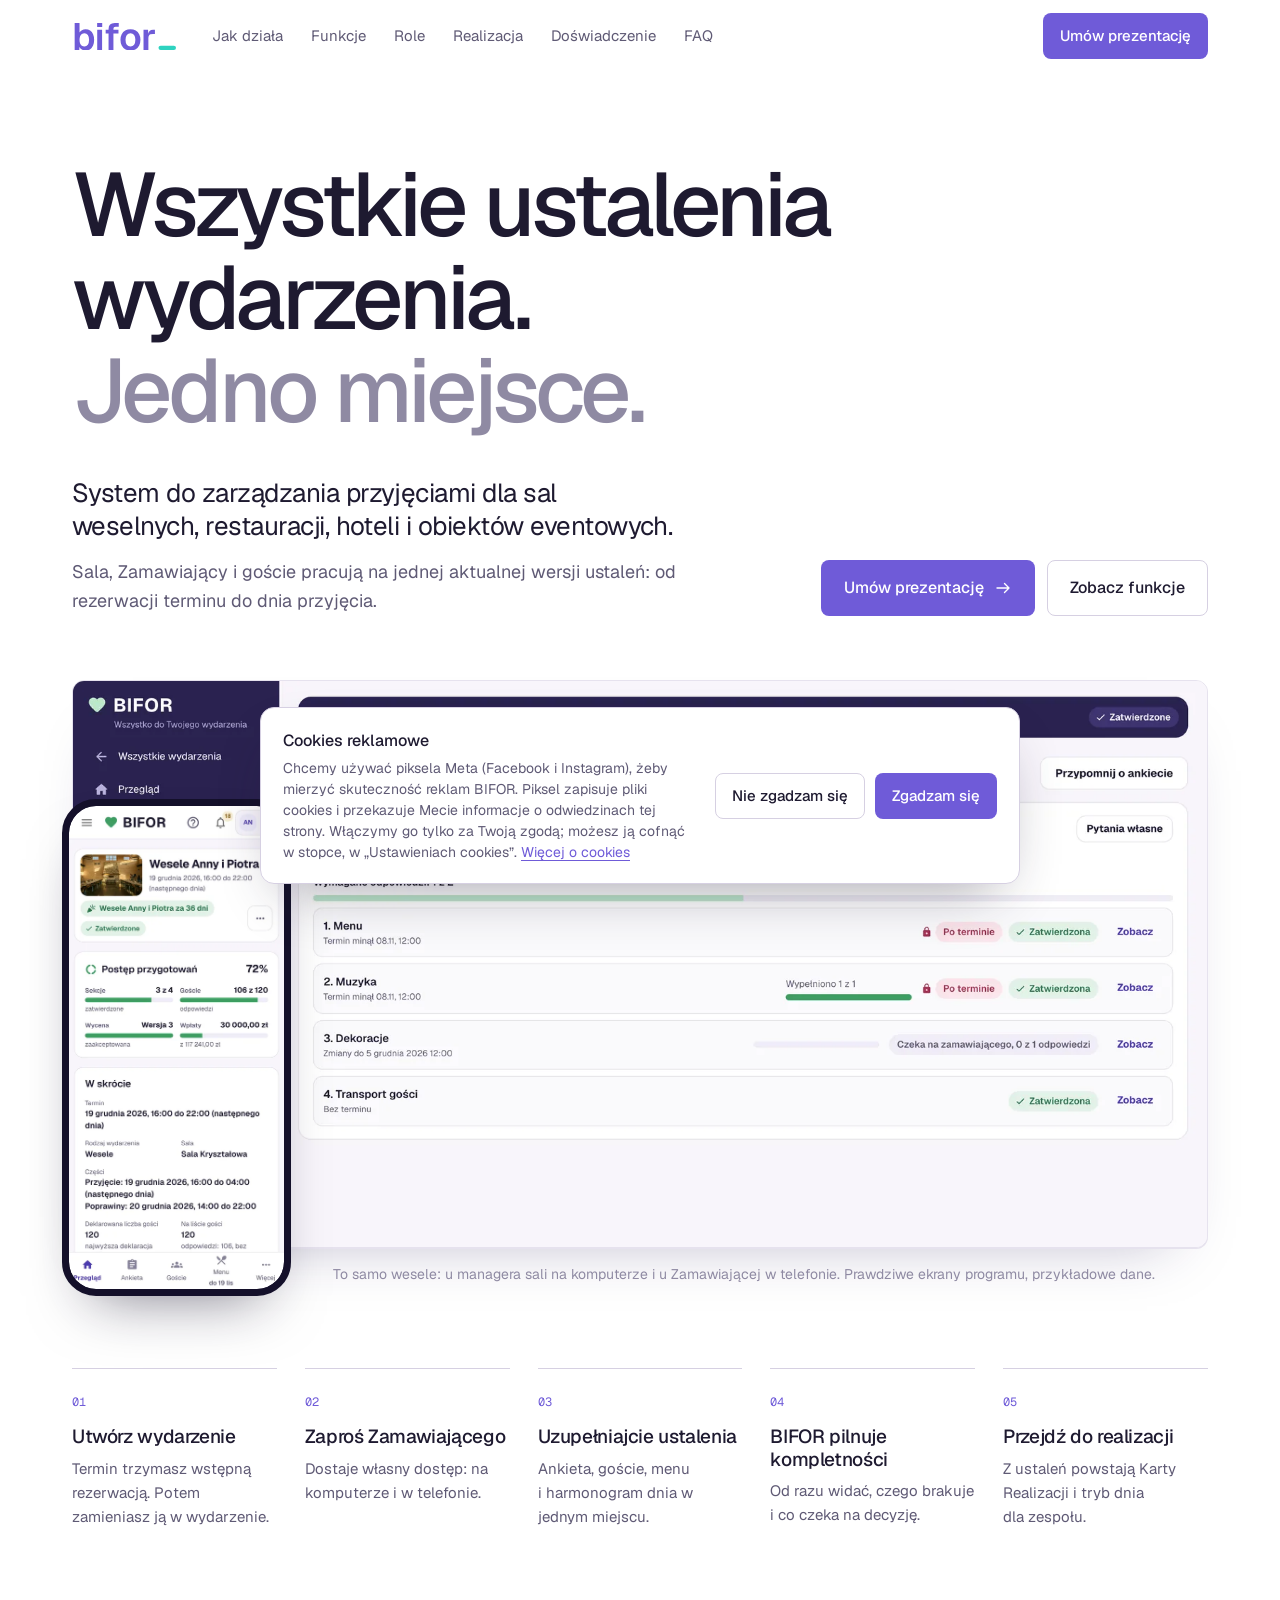
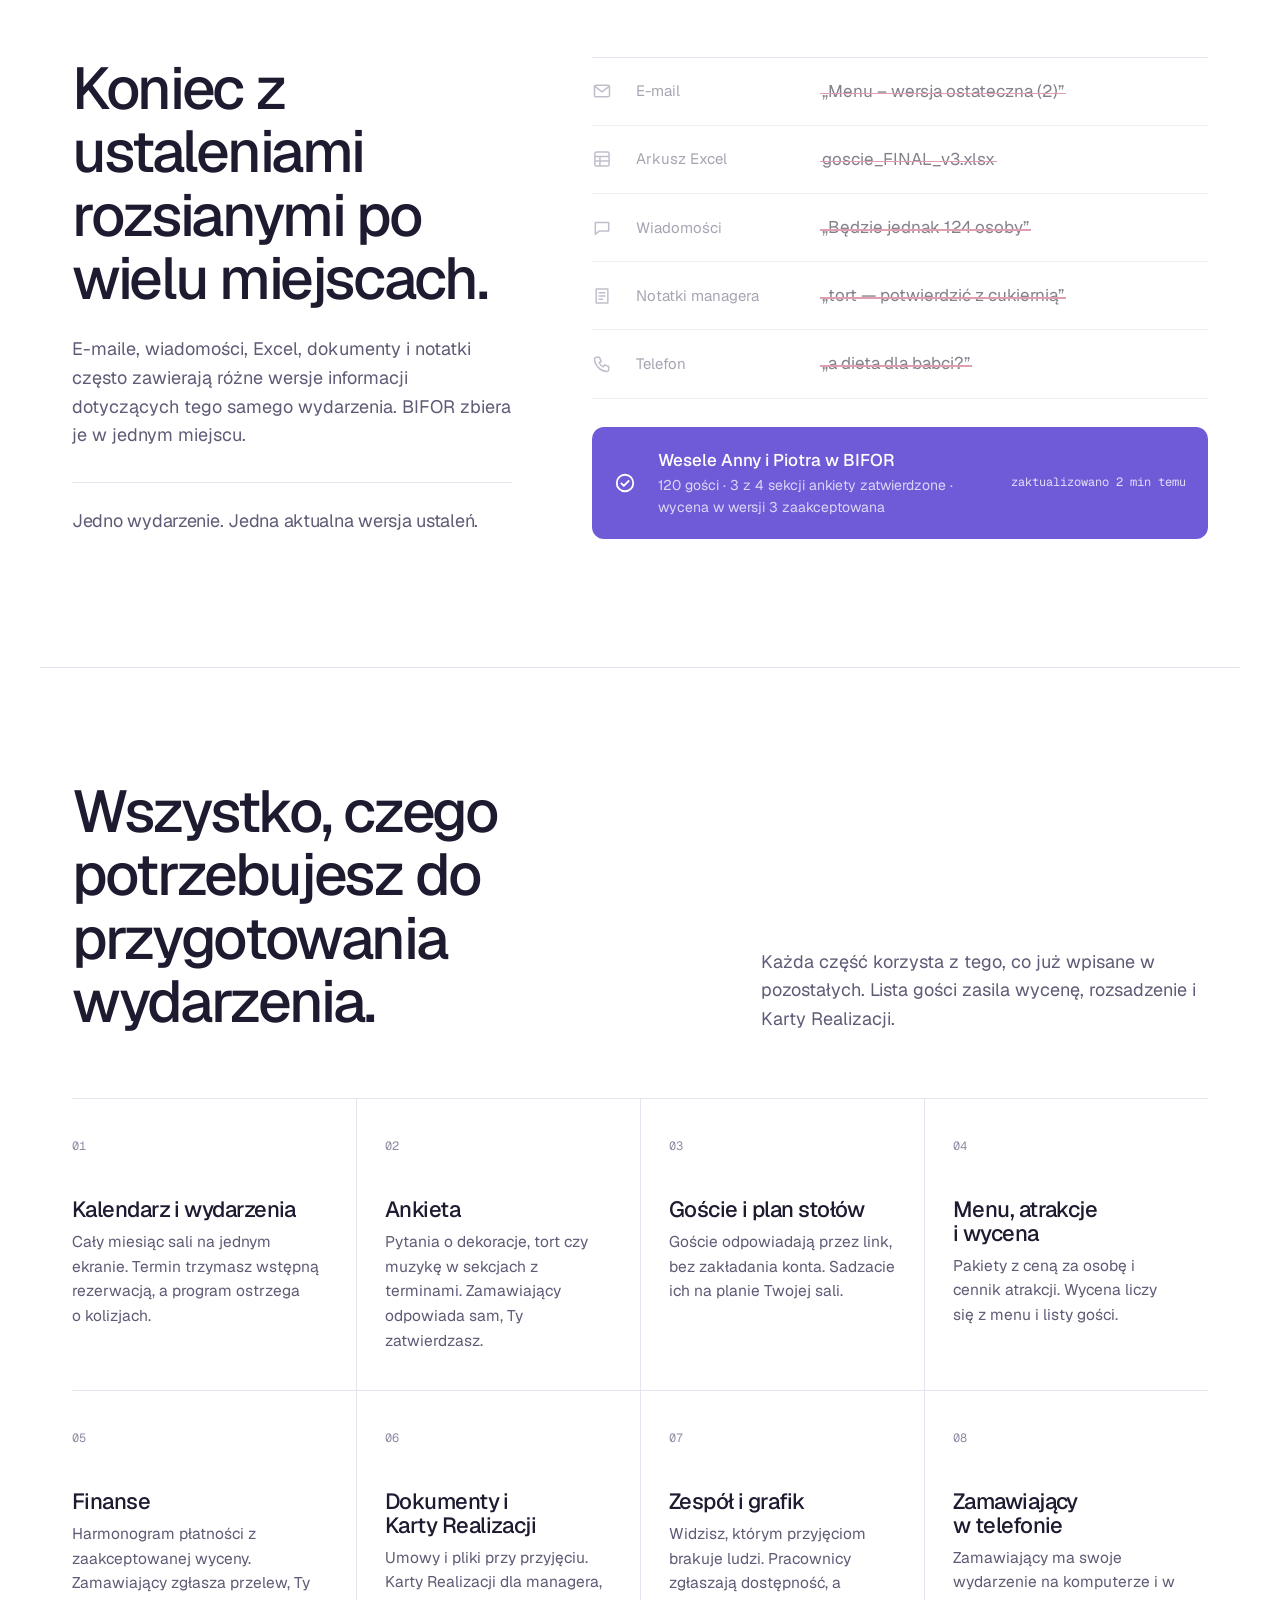
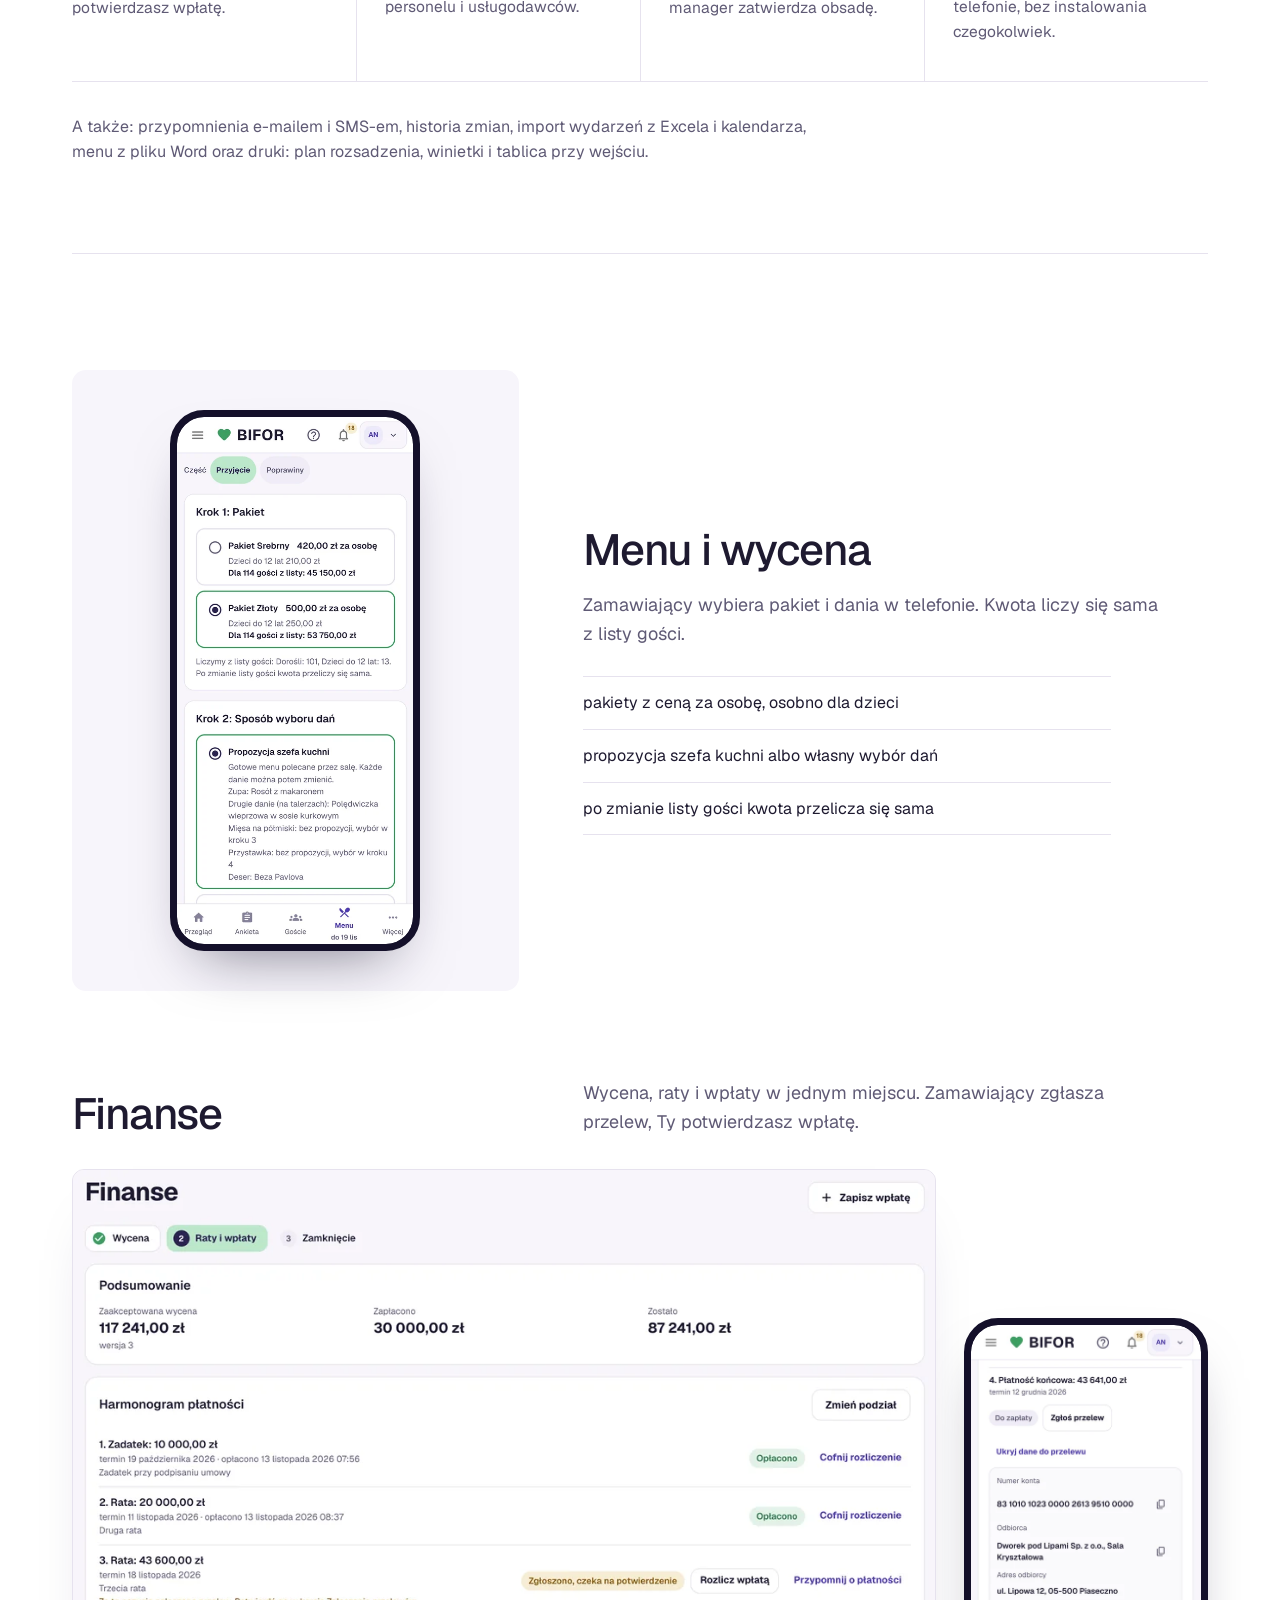
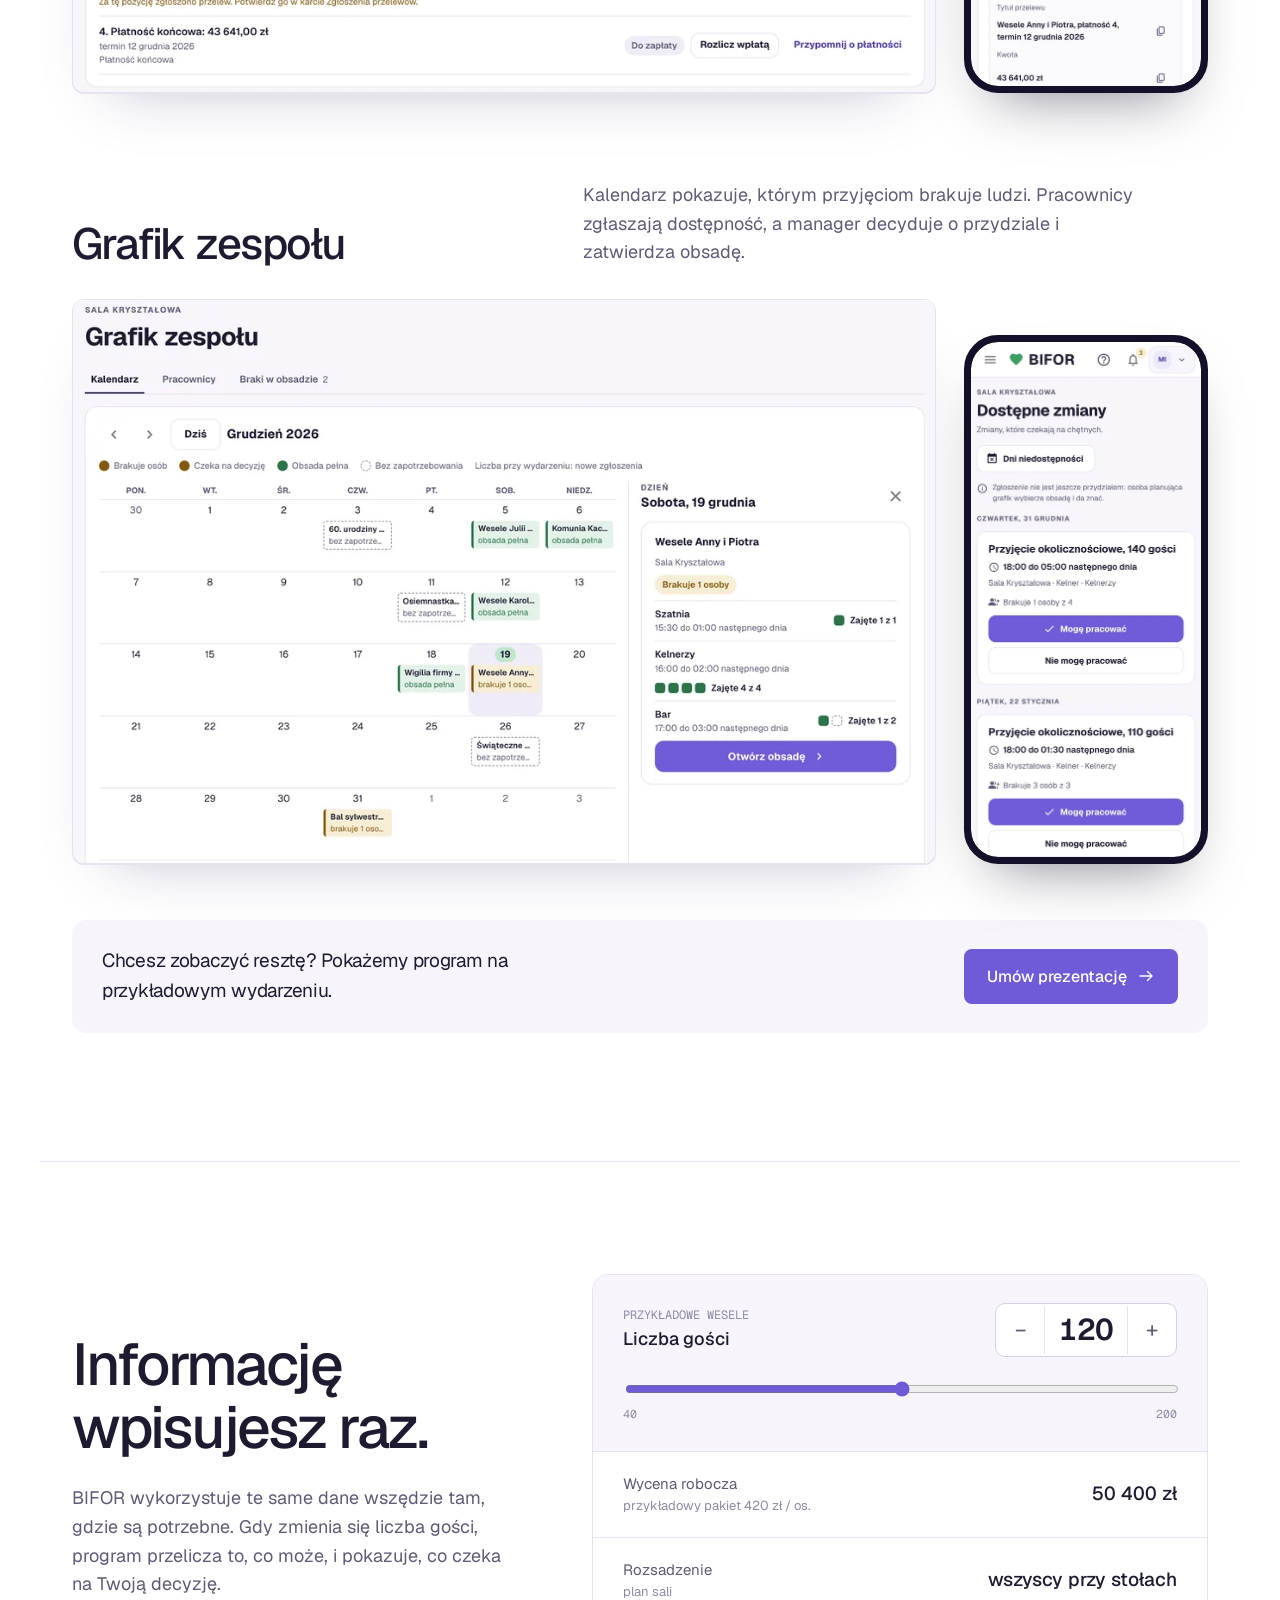
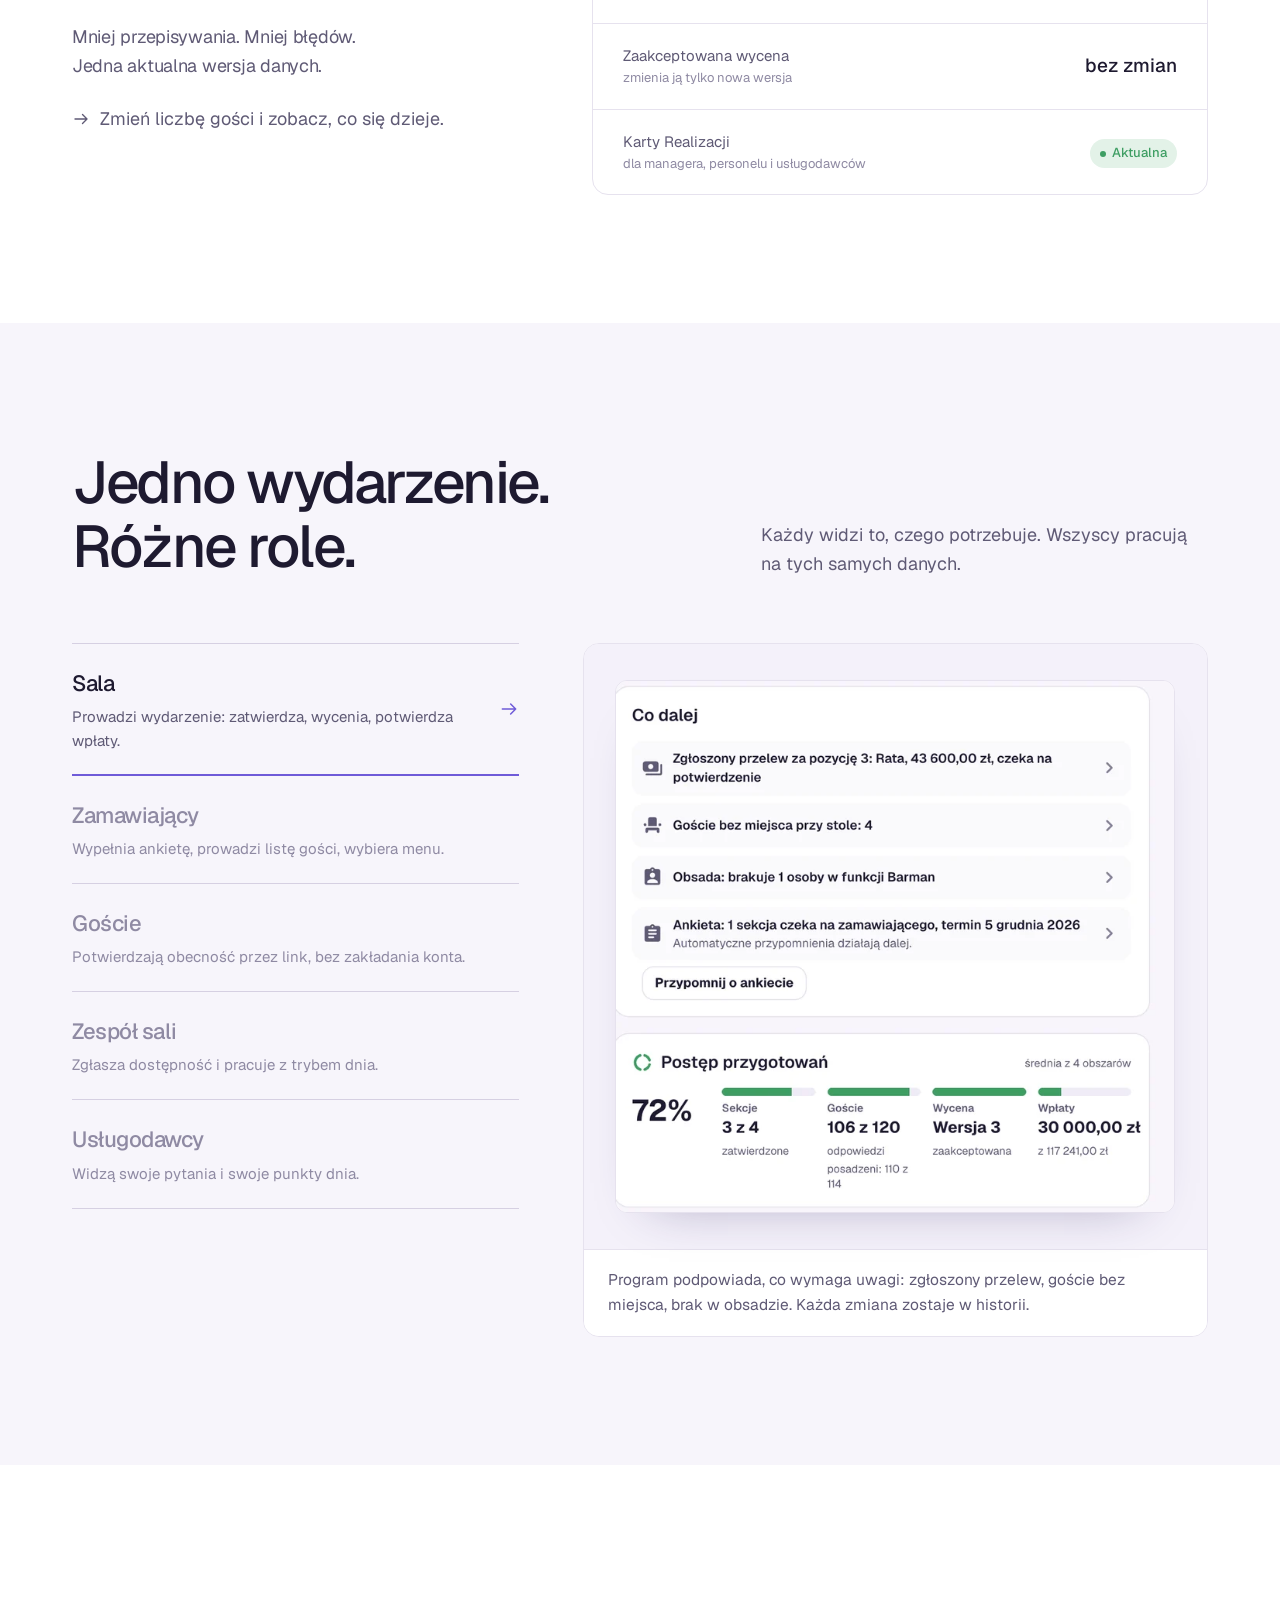
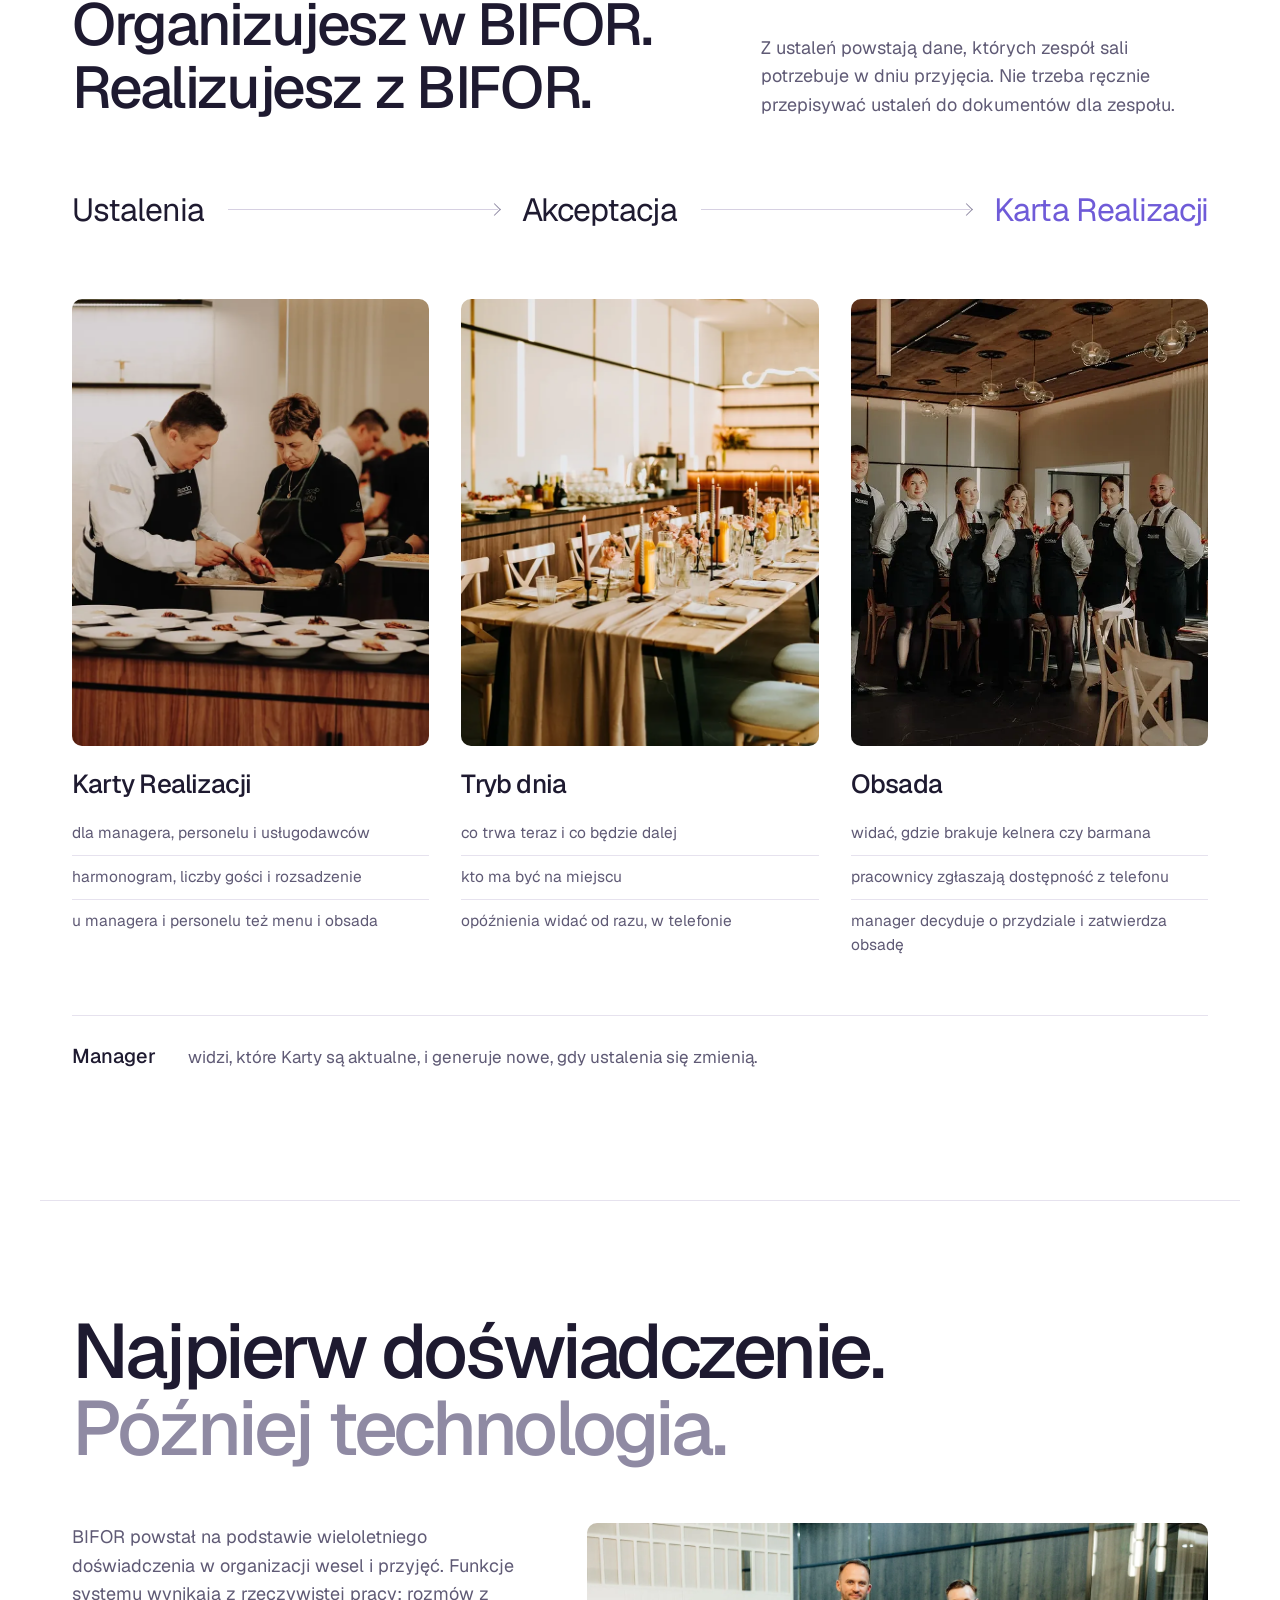
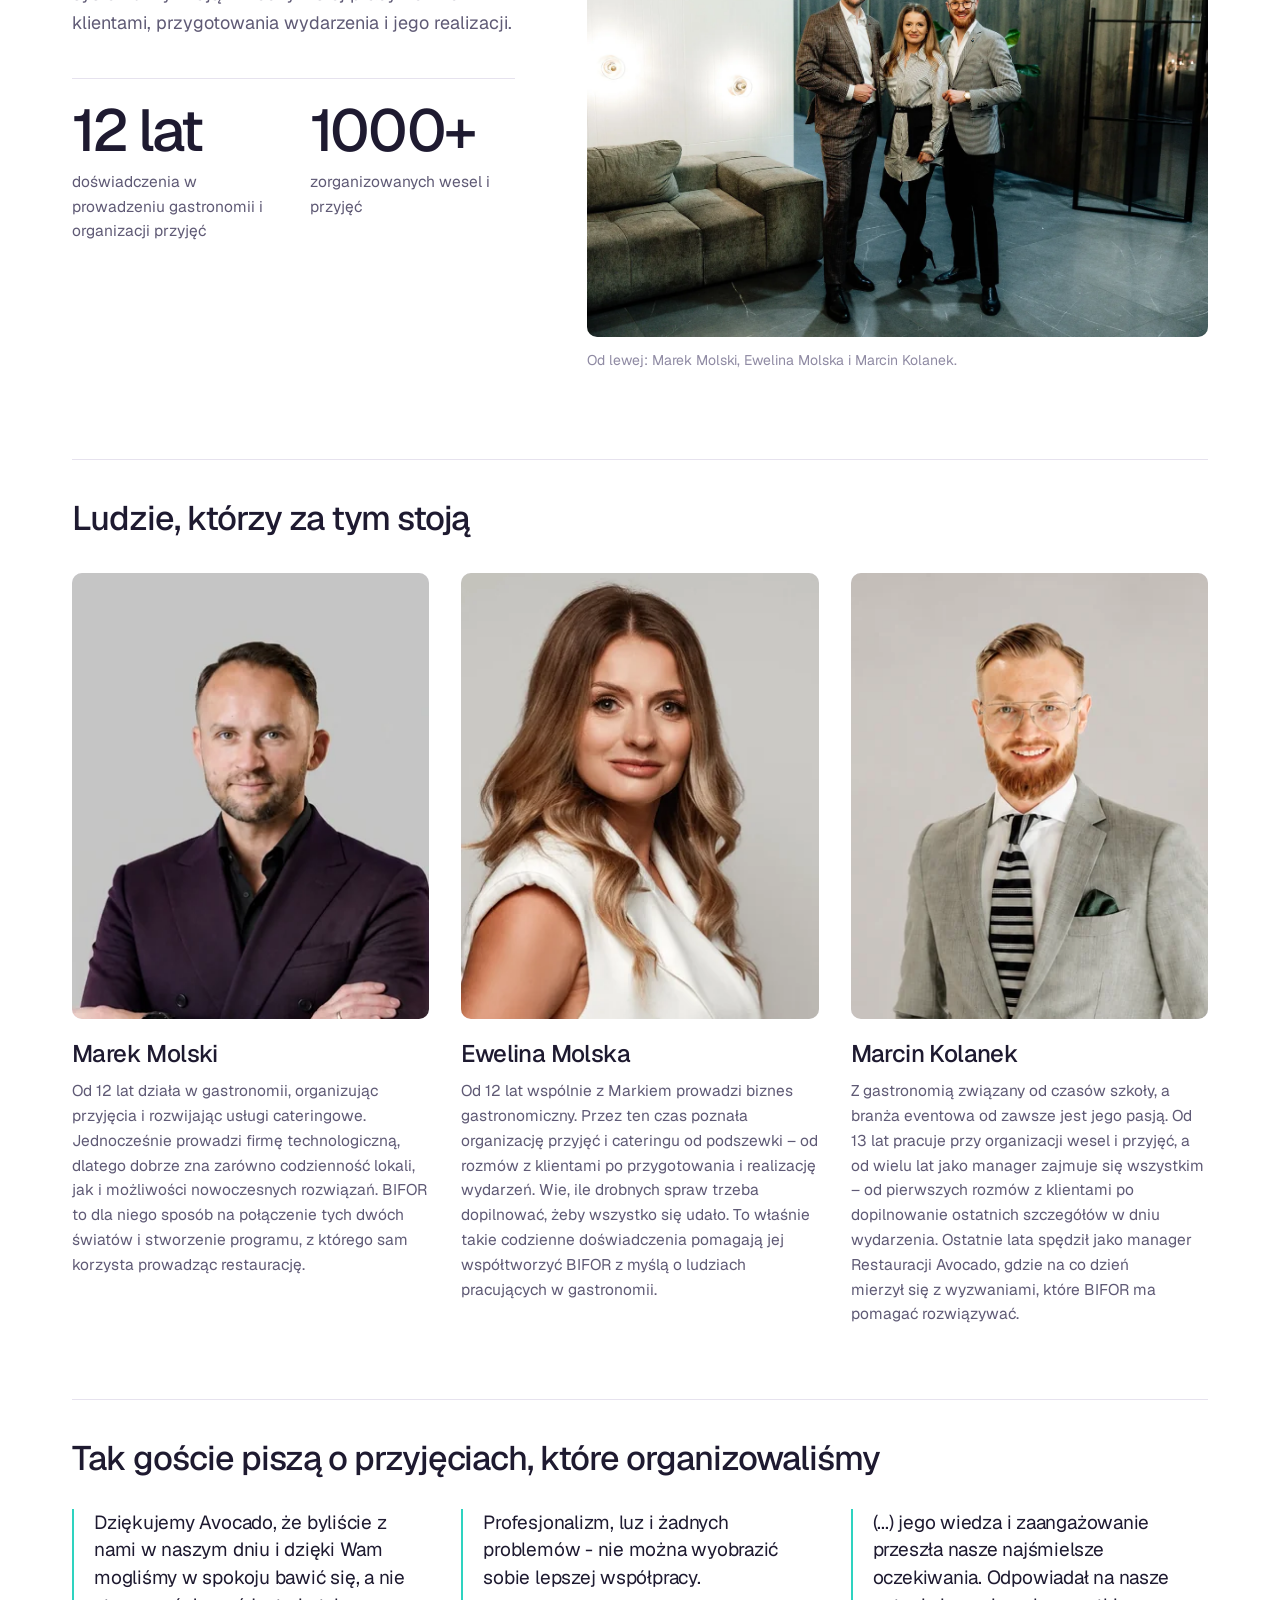
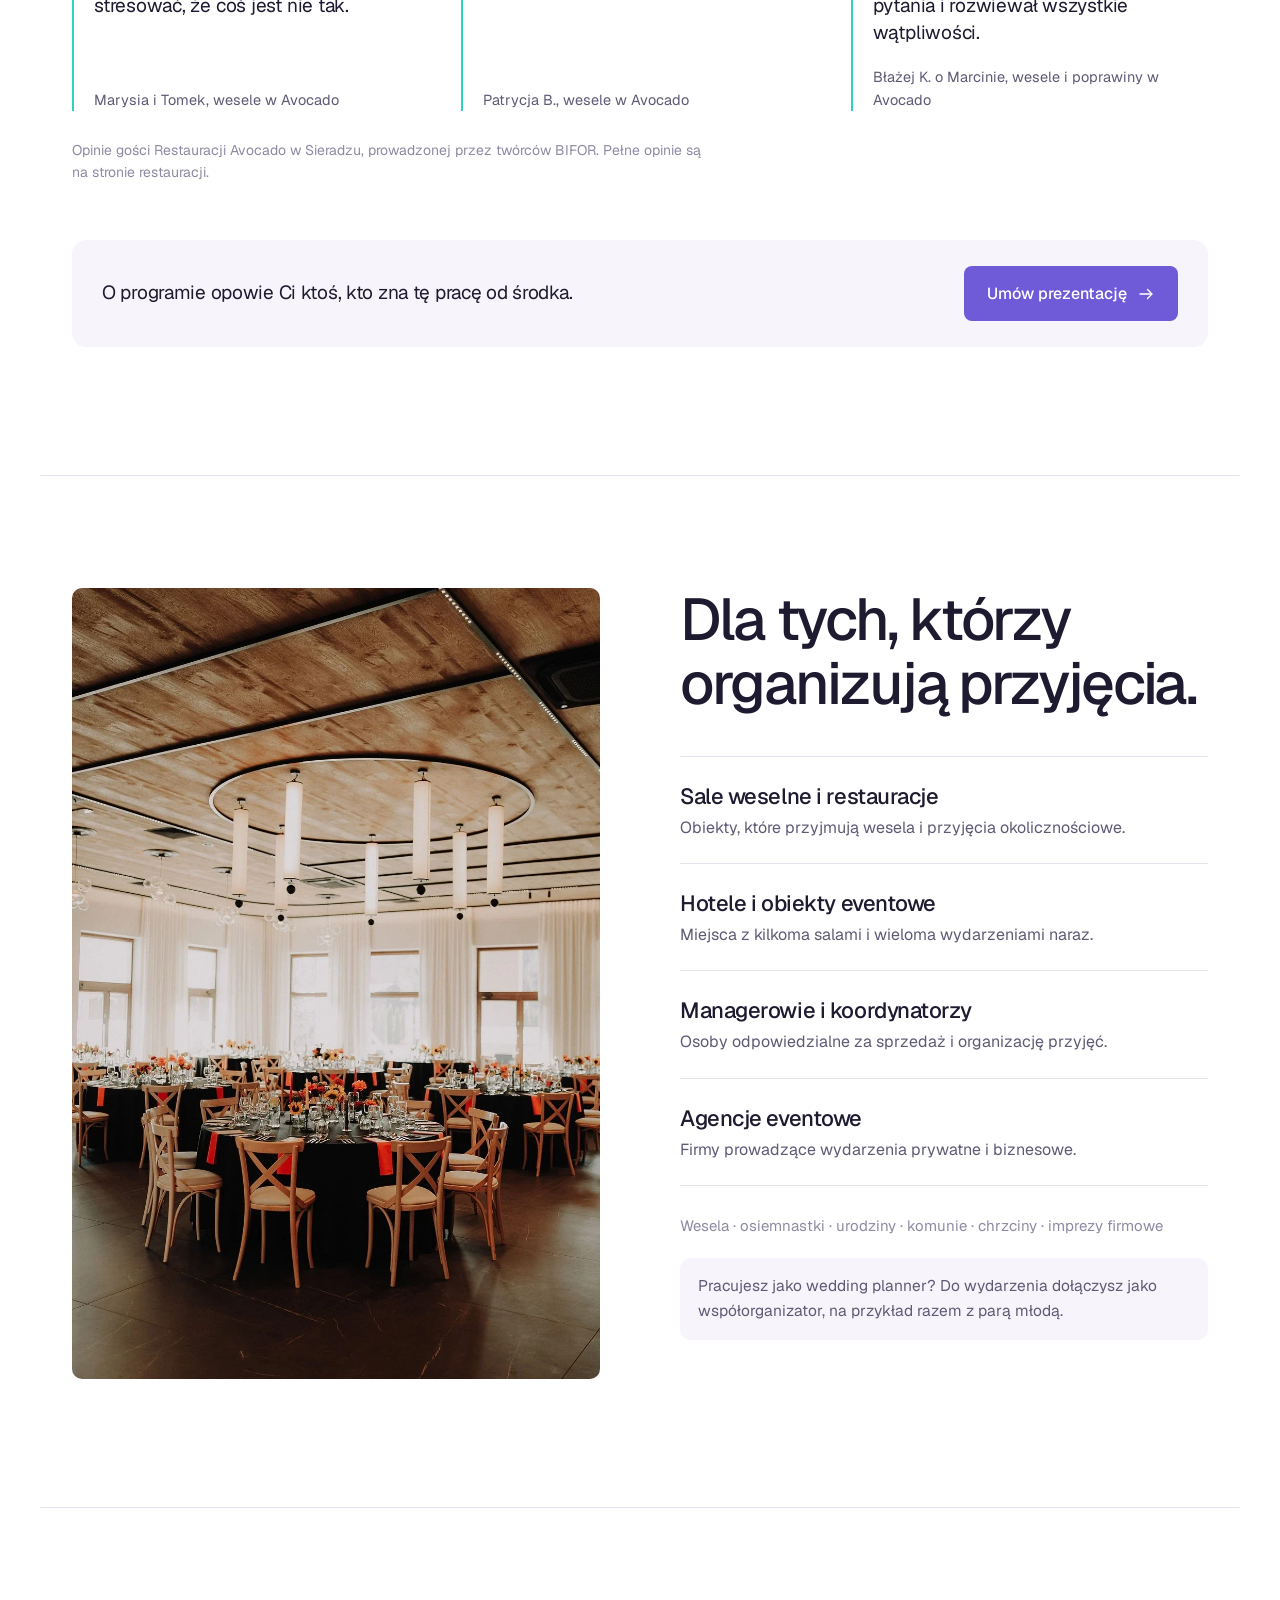
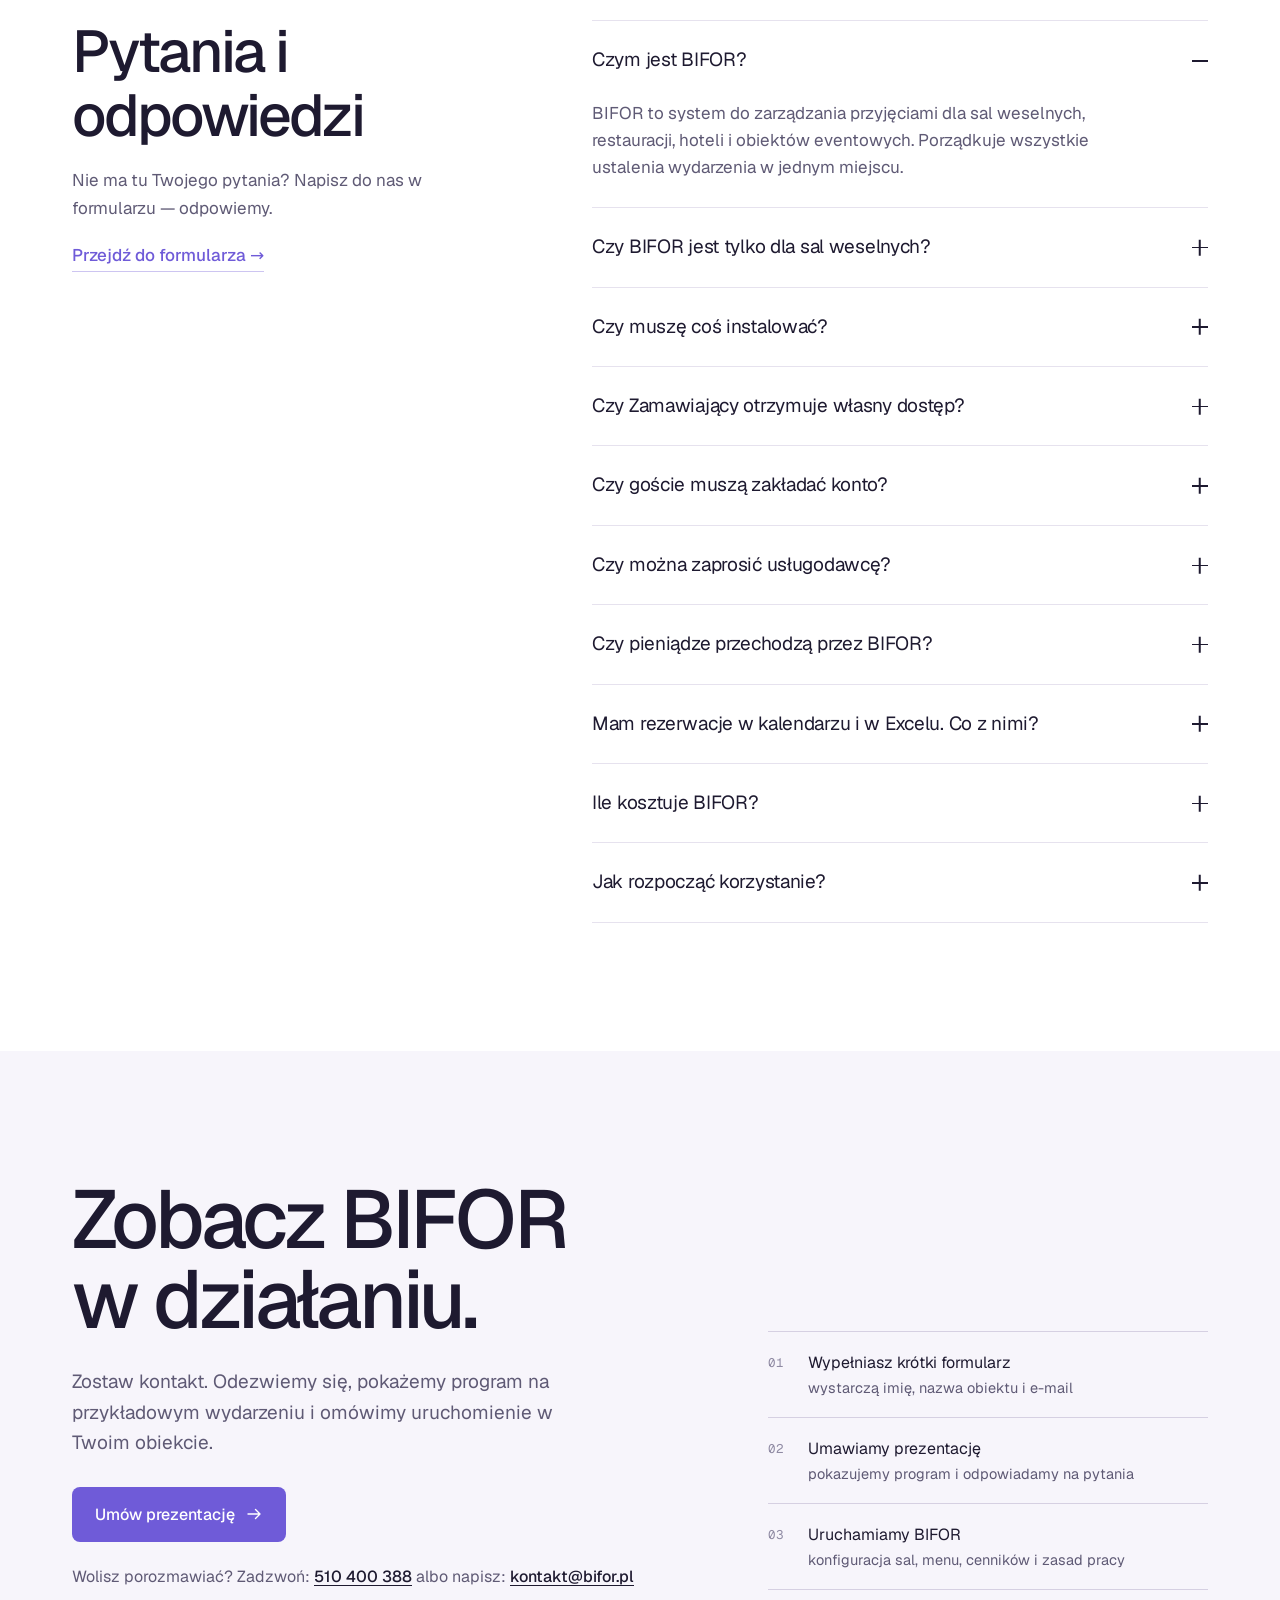
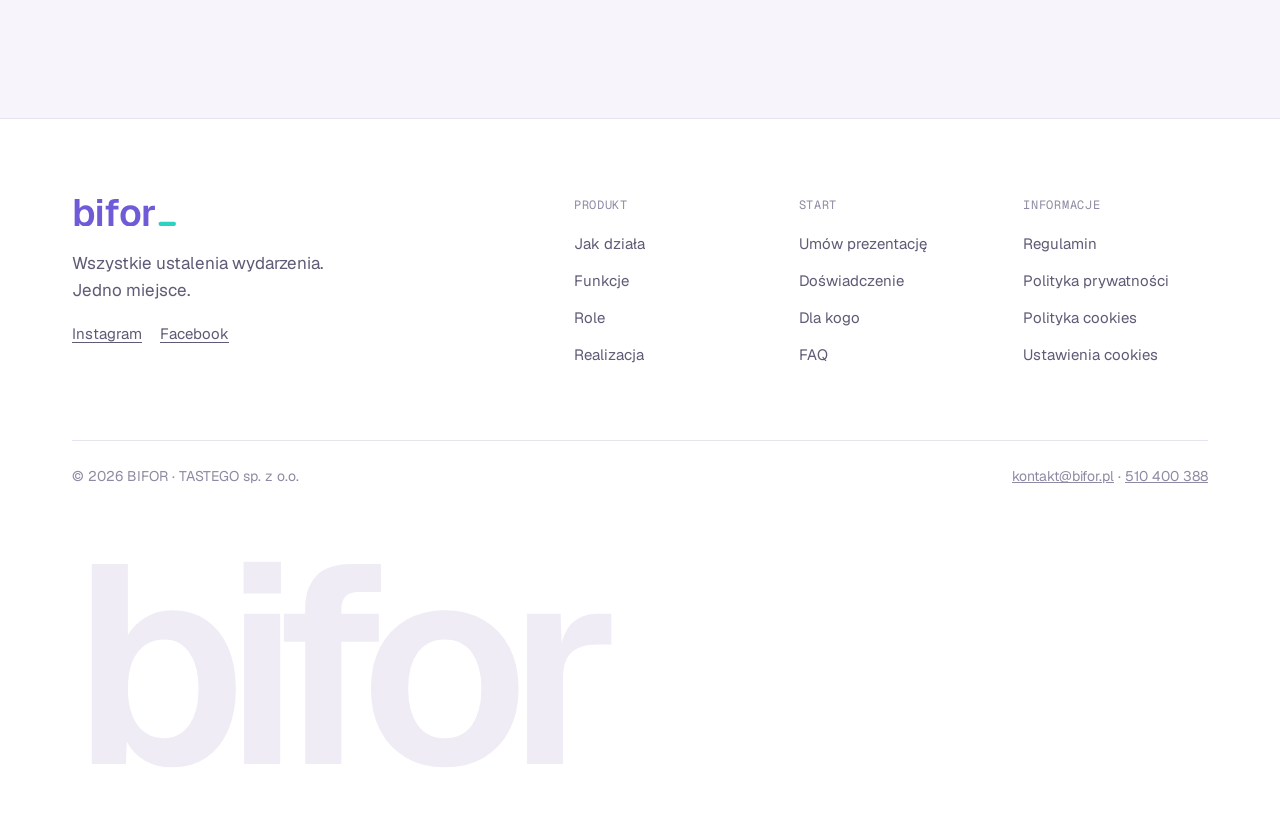
==== commit 9e597ab8: "Piksel Meta ladowany dopiero po zgodzie: baner cookies, Ustawienia cookies w stopce, zdarzenie Lead " ====
--- a/index.html
+++ b/index.html
@@ -1,460 +1,460 @@
-<!doctype html>
-<html lang="pl">
-<head>
-<meta charset="utf-8">
-<meta name="viewport" content="width=device-width, initial-scale=1">
-<link rel="canonical" href="https://bifor.pl/">
-<title>BIFOR — system do zarządzania przyjęciami dla sal weselnych, restauracji i hoteli</title>
-<meta name="description" content="BIFOR to system do zarządzania przyjęciami dla sal weselnych, restauracji, hoteli i obiektów eventowych. Ankieta, goście, menu, finanse i grafik zespołu w jednym miejscu.">
-<meta property="og:title" content="BIFOR — Wszystkie ustalenia wydarzenia. Jedno miejsce.">
-<meta property="og:description" content="System do zarządzania przyjęciami dla sal weselnych, restauracji, hoteli i obiektów eventowych.">
-<meta property="og:image" content="https://bifor.pl/assets/img/og.png">
-<meta property="og:image:width" content="1200">
-<meta property="og:image:height" content="630">
-<meta property="og:url" content="https://bifor.pl/">
-<meta name="twitter:card" content="summary_large_image">
-<meta property="og:type" content="website">
-<meta property="og:locale" content="pl_PL">
-<meta name="theme-color" content="#6F5BD8">
-<link rel="icon" href="assets/img/logo/bifor-sygnet.svg" type="image/svg+xml">
-<link rel="icon" href="assets/img/logo/bifor-ikona-192.png" type="image/png" sizes="192x192">
-<link rel="apple-touch-icon" href="assets/img/logo/bifor-ikona-180.png">
-<link rel="preload" href="assets/fonts/geist-latin.woff2" as="font" type="font/woff2" crossorigin>
-<link rel="preload" href="assets/fonts/geist-latin-ext.woff2" as="font" type="font/woff2" crossorigin>
-<link rel="stylesheet" href="assets/css/style.css?v=c3a5c4a6">
-<script>document.documentElement.classList.add('js')</script>
-<script type="application/ld+json">{"@context": "https://schema.org", "@graph": [{"@type": "Organization", "@id": "https://bifor.pl/#organizacja", "name": "BIFOR", "legalName": "TASTEGO sp. z o.o.", "url": "https://bifor.pl/", "logo": "https://bifor.pl/assets/img/logo/bifor-sygnet-kwadrat.svg", "email": "kontakt@bifor.pl", "telephone": "+48510400388", "sameAs": ["https://www.instagram.com/bifor.pl/", "https://www.facebook.com/biforpl"]}, {"@type": "WebSite", "@id": "https://bifor.pl/#strona", "url": "https://bifor.pl/", "name": "BIFOR", "inLanguage": "pl-PL", "publisher": {"@id": "https://bifor.pl/#organizacja"}}, {"@type": "FAQPage", "@id": "https://bifor.pl/#faq", "mainEntity": [{"@type": "Question", "name": "Czym jest BIFOR?", "acceptedAnswer": {"@type": "Answer", "text": "BIFOR to system do zarządzania przyjęciami dla sal weselnych, restauracji, hoteli i obiektów eventowych. Porządkuje wszystkie ustalenia wydarzenia w jednym miejscu."}}, {"@type": "Question", "name": "Czy BIFOR jest tylko dla sal weselnych?", "acceptedAnswer": {"@type": "Answer", "text": "Nie. Korzystają z niego sale, restauracje, hotele i obiekty, które przyjmują wesela, osiemnastki, urodziny, komunie, chrzciny i imprezy firmowe."}}, {"@type": "Question", "name": "Czy muszę coś instalować?", "acceptedAnswer": {"@type": "Answer", "text": "Nie. BIFOR działa w przeglądarce, na komputerze i na telefonie."}}, {"@type": "Question", "name": "Czy Zamawiający otrzymuje własny dostęp?", "acceptedAnswer": {"@type": "Answer", "text": "Tak. Zapraszasz go e-mailem do konkretnego wydarzenia. Ma je na komputerze i w telefonie. Może też zaprosić współorganizatora, na przykład wedding plannera."}}, {"@type": "Question", "name": "Czy goście muszą zakładać konto?", "acceptedAnswer": {"@type": "Answer", "text": "Nie. Odpowiadają przez link z e-maila albo SMS-a."}}, {"@type": "Question", "name": "Czy można zaprosić usługodawcę?", "acceptedAnswer": {"@type": "Answer", "text": "Tak. DJ, fotograf czy dekorator widzi swoje pytania, swoje punkty dnia i swoją Kartę Realizacji. Listy gości i pieniędzy nie widzi."}}, {"@type": "Question", "name": "Czy pieniądze przechodzą przez BIFOR?", "acceptedAnswer": {"@type": "Answer", "text": "Nie. Pieniądze trafiają bezpośrednio na konto sali, a BIFOR nie pośredniczy w płatnościach."}}, {"@type": "Question", "name": "Mam rezerwacje w kalendarzu i w Excelu. Co z nimi?", "acceptedAnswer": {"@type": "Answer", "text": "Przeniesiesz je importem. Przed zapisem widzisz każdy wiersz. Menu wczytasz z pliku Word."}}, {"@type": "Question", "name": "Ile kosztuje BIFOR?", "acceptedAnswer": {"@type": "Answer", "text": "Cenę ustalamy po krótkiej rozmowie o Twoim obiekcie."}}, {"@type": "Question", "name": "Jak rozpocząć korzystanie?", "acceptedAnswer": {"@type": "Answer", "text": "Umów prezentację. Pokażemy program na przykładowym wydarzeniu i omówimy uruchomienie w Twoim obiekcie."}}]}, {"@type": "SoftwareApplication", "name": "BIFOR", "applicationCategory": "BusinessApplication", "operatingSystem": "Web", "description": "System do zarządzania przyjęciami dla sal weselnych, restauracji, hoteli i obiektów eventowych.", "url": "https://bifor.pl/", "publisher": {"@id": "https://bifor.pl/#organizacja"}}]}</script>
-</head>
-<body>
-
-<!-- ikony -->
-<svg width="0" height="0" style="position:absolute" aria-hidden="true">
-  <defs>
-    <symbol id="i-check" viewBox="0 0 24 24" fill="none" stroke="currentColor" stroke-width="2" stroke-linecap="round" stroke-linejoin="round"><circle cx="12" cy="12" r="9"/><path d="M8 12.5l2.7 2.7L16 9.8"/></symbol>
-    <symbol id="i-arrow" viewBox="0 0 24 24" fill="none" stroke="currentColor" stroke-width="1.8" stroke-linecap="round" stroke-linejoin="round"><path d="M4 12h16M14 6l6 6-6 6"/></symbol>
-    <symbol id="i-mail" viewBox="0 0 24 24" fill="none" stroke="currentColor" stroke-width="1.8" stroke-linecap="round" stroke-linejoin="round"><rect x="3" y="5" width="18" height="14" rx="2"/><path d="M3.5 6.5L12 13l8.5-6.5"/></symbol>
-    <symbol id="i-sheet" viewBox="0 0 24 24" fill="none" stroke="currentColor" stroke-width="1.8" stroke-linejoin="round"><rect x="3.5" y="3.5" width="17" height="17" rx="2"/><path d="M3.5 9h17M3.5 14.5h17M9.5 9v11.5"/></symbol>
-    <symbol id="i-chat" viewBox="0 0 24 24" fill="none" stroke="currentColor" stroke-width="1.8" stroke-linecap="round" stroke-linejoin="round"><path d="M4 5.5h16v10H9l-5 4z"/></symbol>
-    <symbol id="i-note" viewBox="0 0 24 24" fill="none" stroke="currentColor" stroke-width="1.8" stroke-linecap="round" stroke-linejoin="round"><path d="M5 3.5h14v17H5zM8.5 8h7M8.5 12h7M8.5 16h4"/></symbol>
-    <symbol id="i-phone" viewBox="0 0 24 24" fill="none" stroke="currentColor" stroke-width="1.8" stroke-linecap="round" stroke-linejoin="round"><path d="M5 4h4l2 5-2.5 1.5a11 11 0 005 5L15 13l5 2v4a2 2 0 01-2 2A16 16 0 013 6a2 2 0 012-2z"/></symbol>
-  </defs>
-</svg>
-
-<a class="skip" href="#main">Przejdź do treści</a>
-
-<header class="nav" id="nav">
-  <div class="wrap nav-in">
-    <a href="./" class="logo" aria-label="BIFOR — strona główna"><img src="assets/img/logo/bifor-logo.svg" alt="BIFOR" width="104" height="27"></a>
-    <nav class="nav-links" aria-label="Główna nawigacja">
-      <a href="#jak-dziala" data-track="how_it_works_click" data-place="nav">Jak działa</a>
-      <a href="#funkcje">Funkcje</a>
-      <a href="#role">Role</a>
-      <a href="#realizacja">Realizacja</a>
-      <a href="#doswiadczenie">Doświadczenie</a>
-      <a href="#faq">FAQ</a>
-    </nav>
-    <div class="nav-end">
-      <a class="btn btn-primary btn-sm" href="dolacz.html" data-track="cta_start_click" data-place="nav">Umów prezentację</a>
-      <button class="burger" type="button" aria-expanded="false" aria-controls="mnav" aria-label="Otwórz menu"><span></span><span></span></button>
-    </div>
-  </div>
-  <nav class="mnav" id="mnav" hidden aria-label="Menu mobilne">
-    <a href="#jak-dziala" data-track="how_it_works_click" data-place="mobile_nav">Jak działa</a>
-    <a href="#funkcje">Funkcje</a>
-    <a href="#role">Role</a>
-    <a href="#realizacja">Realizacja</a>
-    <a href="#doswiadczenie">Doświadczenie</a>
-    <a href="#faq">FAQ</a>
-    <a href="dolacz.html" data-track="cta_start_click" data-place="mobile_nav" style="color:var(--brand)">Umów prezentację →</a>
-  </nav>
-</header>
-
-<main id="main">
-
-<!-- ============ HERO ============ -->
-<section class="hero">
-  <div class="wrap">
-    <h1>
-      <span class="ln"><span>Wszystkie ustalenia</span></span>
-      <span class="ln"><span>wydarzenia.</span></span>
-      <span class="ln"><span class="muted">Jedno miejsce.</span></span>
-    </h1>
-    <div class="hero-side">
-      <div>
-        <p class="hero-sub">System do zarządzania przyjęciami dla sal weselnych, restauracji, hoteli i obiektów eventowych.</p>
-        <p class="lead">Sala, Zamawiający i goście pracują na jednej aktualnej wersji ustaleń: od rezerwacji terminu do dnia przyjęcia.</p>
-      </div>
-      <div class="cta-row">
-        <a class="btn btn-primary" href="dolacz.html" data-track="cta_start_click" data-place="hero">Umów prezentację <svg><use href="#i-arrow"/></svg></a>
-        <a class="btn btn-line" href="#funkcje" data-track="features_click" data-place="hero">Zobacz funkcje</a>
-      </div>
-    </div>
-
-    <!-- ekrany programu: komputer sali + telefon Zamawiającej -->
-    <figure class="hero-duo">
-      <button class="shot" type="button" data-zoom="assets/img/app/ankieta-2400.webp" aria-label="Powiększ ekran: ankieta wesela w programie sali">
-        <img src="assets/img/app/ankieta-1600.webp" srcset="assets/img/app/ankieta-960.webp 960w, assets/img/app/ankieta-1600.webp 1600w, assets/img/app/ankieta-2400.webp 2400w" sizes="(max-width: 1264px) calc(100vw - 64px), 1136px" width="1600" height="1000" alt="Ekran programu BIFOR na komputerze: ankieta wesela z sekcjami Menu, Muzyka, Dekoracje i Transport gości">
-      </button>
-      <div class="phone"><img src="assets/img/app/wydarzenie-zamawiajacej-480.webp" srcset="assets/img/app/wydarzenie-zamawiajacej-480.webp 480w, assets/img/app/wydarzenie-zamawiajacej-900.webp 900w" sizes="230px" width="900" height="1948" alt="BIFOR w telefonie Zamawiającej: przegląd wesela i postęp przygotowań" fetchpriority="high"></div>
-      <figcaption>To samo wesele: u managera sali na komputerze i u Zamawiającej w telefonie. Prawdziwe ekrany programu, przykładowe dane.</figcaption>
-    </figure>
-
-    <!-- jak działa -->
-    <ol class="steps" id="jak-dziala">
-      <li class="rv"><b>01</b><h3>Utwórz wydarzenie</h3><p>Termin trzymasz wstępną rezerwacją. Potem zamieniasz ją w wydarzenie.</p></li>
-      <li class="rv" style="--d:1"><b>02</b><h3>Zaproś Zamawiającego</h3><p>Dostaje własny dostęp: na komputerze i w telefonie.</p></li>
-      <li class="rv" style="--d:2"><b>03</b><h3>Uzupełniajcie ustalenia</h3><p>Ankieta, goście, menu i harmonogram dnia w jednym miejscu.</p></li>
-      <li class="rv" style="--d:3"><b>04</b><h3>BIFOR pilnuje kompletności</h3><p>Od razu widać, czego brakuje i co czeka na decyzję.</p></li>
-      <li class="rv" style="--d:4"><b>05</b><h3>Przejdź do realizacji</h3><p>Z ustaleń powstają Karty Realizacji i tryb dnia dla zespołu.</p></li>
-    </ol>
-  </div>
-</section>
-
-<!-- ============ PROBLEM ============ -->
-<section class="sec first">
-  <div class="wrap prob">
-    <div class="txt">
-      <h2 class="rv">Koniec z ustaleniami rozsianymi po wielu miejscach.</h2>
-      <p class="rv" style="--d:1">E-maile, wiadomości, Excel, dokumenty i notatki często zawierają różne wersje informacji dotyczących tego samego wydarzenia. BIFOR zbiera je w jednym miejscu.</p>
-      <p class="claim rv" style="--d:2">Jedno wydarzenie. Jedna aktualna wersja ustaleń.</p>
-    </div>
-    <div>
-      <ul class="sources" id="sources">
-        <li style="--d:0"><svg><use href="#i-mail"/></svg><span class="n">E-mail</span><span class="q">„Menu – wersja ostateczna (2)”</span></li>
-        <li style="--d:1"><svg><use href="#i-sheet"/></svg><span class="n">Arkusz Excel</span><span class="q">goscie_FINAL_v3.xlsx</span></li>
-        <li style="--d:2"><svg><use href="#i-chat"/></svg><span class="n">Wiadomości</span><span class="q">„Będzie jednak 124 osoby”</span></li>
-        <li style="--d:3"><svg><use href="#i-note"/></svg><span class="n">Notatki managera</span><span class="q">„tort — potwierdzić z cukiernią”</span></li>
-        <li style="--d:4"><svg><use href="#i-phone"/></svg><span class="n">Telefon</span><span class="q">„a dieta dla babci?”</span></li>
-      </ul>
-      <div class="merged">
-        <svg><use href="#i-check"/></svg>
-        <div><b>Wesele Anny i Piotra w BIFOR</b><small>120 gości · 3 z 4 sekcji ankiety zatwierdzone · wycena w wersji 3 zaakceptowana</small></div>
-        <span class="upd">zaktualizowano 2 min temu</span>
-      </div>
-    </div>
-  </div>
-</section>
-
-<!-- ============ FUNKCJE ============ -->
-<section class="sec" id="funkcje">
-  <div class="wrap">
-    <div class="sh">
-      <h2 class="rv">Wszystko, czego potrzebujesz do przygotowania wydarzenia.</h2>
-      <p class="rv" style="--d:1">Każda część korzysta z tego, co już wpisane w pozostałych. Lista gości zasila wycenę, rozsadzenie i Karty Realizacji.</p>
-    </div>
-    <div class="feats">
-      <div class="feat rv" style="--d:0"><span class="num">01</span><h3>Kalendarz i wydarzenia</h3><p>Cały miesiąc sali na jednym ekranie. Termin trzymasz wstępną rezerwacją, a program ostrzega o kolizjach.</p></div>
-      <div class="feat rv" style="--d:1"><span class="num">02</span><h3>Ankieta</h3><p>Pytania o dekoracje, tort czy muzykę w sekcjach z terminami. Zamawiający odpowiada sam, Ty zatwierdzasz.</p></div>
-      <div class="feat rv" style="--d:2"><span class="num">03</span><h3>Goście i plan stołów</h3><p>Goście odpowiadają przez link, bez zakładania konta. Sadzacie ich na planie Twojej sali.</p></div>
-      <div class="feat rv" style="--d:3"><span class="num">04</span><h3>Menu, atrakcje i wycena</h3><p>Pakiety z ceną za osobę i cennik atrakcji. Wycena liczy się z menu i listy gości.</p></div>
-      <div class="feat rv" style="--d:0"><span class="num">05</span><h3>Finanse</h3><p>Harmonogram płatności z zaakceptowanej wyceny. Zamawiający zgłasza przelew, Ty potwierdzasz wpłatę.</p></div>
-      <div class="feat rv" style="--d:1"><span class="num">06</span><h3>Dokumenty i Karty Realizacji</h3><p>Umowy i pliki przy przyjęciu. Karty Realizacji dla managera, personelu i usługodawców.</p></div>
-      <div class="feat rv" style="--d:2"><span class="num">07</span><h3>Zespół i grafik</h3><p>Widzisz, którym przyjęciom brakuje ludzi. Pracownicy zgłaszają dostępność, a manager zatwierdza obsadę.</p></div>
-      <div class="feat rv" style="--d:3"><span class="num">08</span><h3>Zamawiający w telefonie</h3><p>Zamawiający ma swoje wydarzenie na komputerze i w telefonie, bez instalowania czegokolwiek.</p></div>
-    </div>
-    <div class="feats-more rv">
-      <p>A także: przypomnienia e-mailem i SMS-em, historia zmian, import wydarzeń z Excela i kalendarza, menu z pliku Word oraz druki: plan rozsadzenia, winietki i tablica przy wejściu.</p>
-    </div>
-
-    <!-- jak to wygląda w programie -->
-    <div class="shows">
-      <p class="kicker rv">Tak to wygląda w programie</p>
-
-      <article class="show show-split">
-        <div class="show-phone rv"><div class="phone"><img src="assets/img/app/menu-zamawiajacej-480.webp" srcset="assets/img/app/menu-zamawiajacej-480.webp 480w, assets/img/app/menu-zamawiajacej-900.webp 900w" sizes="250px" width="900" height="1948" loading="lazy" decoding="async" alt="Telefon Zamawiającej: wybór pakietu menu z ceną za osobę i kwotą dla gości z listy"></div></div>
-        <div class="show-txt">
-          <h3 class="rv">Menu i wycena</h3>
-          <p class="rv" style="--d:1">Zamawiający wybiera pakiet i dania w telefonie. Kwota liczy się sama z listy gości.</p>
-          <ul class="rv" style="--d:2">
-            <li>pakiety z ceną za osobę, osobno dla dzieci</li>
-            <li>propozycja szefa kuchni albo własny wybór dań</li>
-            <li>po zmianie listy gości kwota przelicza się sama</li>
-          </ul>
-        </div>
-      </article>
-
-      <article class="show">
-        <div class="show-h">
-          <h3 class="rv">Finanse</h3>
-          <p class="rv" style="--d:1">Wycena, raty i wpłaty w jednym miejscu. Zamawiający zgłasza przelew, Ty potwierdzasz wpłatę.</p>
-        </div>
-        <div class="duo rv">
-          <button class="shot" type="button" data-zoom="assets/img/app/finanse-kadr-2320.webp" aria-label="Powiększ ekran: finanse wydarzenia">
-            <img src="assets/img/app/finanse-kadr-1600.webp" srcset="assets/img/app/finanse-kadr-1000.webp 1000w, assets/img/app/finanse-kadr-1600.webp 1600w, assets/img/app/finanse-kadr-2320.webp 2320w" sizes="(max-width: 759px) calc(100vw - 40px), (max-width: 1264px) 74vw, 860px" width="2320" height="1405" loading="lazy" decoding="async" alt="Ekran Finanse: podsumowanie wyceny i harmonogram płatności z opłaconymi ratami">
-          </button>
-          <div class="phone phone-short"><img src="assets/img/app/platnosci-zamawiajacej-480.webp" srcset="assets/img/app/platnosci-zamawiajacej-480.webp 480w, assets/img/app/platnosci-zamawiajacej-900.webp 900w" sizes="250px" width="900" height="1380" loading="lazy" decoding="async" alt="Telefon Zamawiającej: płatność końcowa z przyciskiem Zgłoś przelew i danymi do przelewu"></div>
-        </div>
-      </article>
-
-      <article class="show">
-        <div class="show-h">
-          <h3 class="rv">Grafik zespołu</h3>
-          <p class="rv" style="--d:1">Kalendarz pokazuje, którym przyjęciom brakuje ludzi. Pracownicy zgłaszają dostępność, a manager decyduje o przydziale i zatwierdza obsadę.</p>
-        </div>
-        <div class="duo rv">
-          <button class="shot" type="button" data-zoom="assets/img/app/grafik-kadr-2320.webp" aria-label="Powiększ ekran: grafik zespołu">
-            <img src="assets/img/app/grafik-kadr-1600.webp" srcset="assets/img/app/grafik-kadr-1000.webp 1000w, assets/img/app/grafik-kadr-1600.webp 1600w, assets/img/app/grafik-kadr-2320.webp 2320w" sizes="(max-width: 759px) calc(100vw - 40px), (max-width: 1264px) 74vw, 860px" width="2320" height="1515" loading="lazy" decoding="async" alt="Ekran Grafik zespołu: kalendarz przyjęć z informacją o obsadzie i szczegóły wybranego dnia">
-          </button>
-          <div class="phone"><img src="assets/img/app/dostepne-zmiany-480.webp" srcset="assets/img/app/dostepne-zmiany-480.webp 480w, assets/img/app/dostepne-zmiany-900.webp 900w" sizes="250px" width="900" height="1948" loading="lazy" decoding="async" alt="Telefon pracownika: dostępne zmiany z przyciskami Mogę pracować i Nie mogę pracować"></div>
-        </div>
-      </article>
-
-      <div class="cta-inline rv">
-        <p>Chcesz zobaczyć resztę? Pokażemy program na przykładowym wydarzeniu.</p>
-        <a class="btn btn-primary" href="dolacz.html" data-track="cta_start_click" data-place="features">Umów prezentację <svg><use href="#i-arrow"/></svg></a>
-      </div>
-    </div>
-  </div>
-</section>
-
-<!-- ============ WPISUJESZ RAZ ============ -->
-<section class="sec" id="dane">
-  <div class="wrap once">
-    <div class="txt">
-      <h2 class="rv">Informację wpisujesz raz.</h2>
-      <p class="rv" style="--d:1">BIFOR wykorzystuje te same dane wszędzie tam, gdzie są potrzebne. Gdy zmienia się liczba gości, program przelicza to, co może, i pokazuje, co czeka na Twoją decyzję.</p>
-      <p class="claim rv" style="--d:2">Mniej przepisywania. Mniej błędów.<br>Jedna aktualna wersja danych.</p>
-      <p class="try rv" style="--d:3"><svg><use href="#i-arrow"/></svg>Zmień liczbę gości i zobacz, co się dzieje.</p>
-    </div>
-    <div class="calc rv" style="--d:1">
-      <div class="calc-in">
-        <div class="calc-top">
-          <div class="l"><small>PRZYKŁADOWE WESELE</small><b>Liczba gości</b></div>
-          <div class="stepper">
-            <button type="button" data-step="-1" aria-label="Zmniejsz liczbę gości">−</button>
-            <output id="gOut" for="gRange" aria-live="polite">120</output>
-            <button type="button" data-step="1" aria-label="Zwiększ liczbę gości">+</button>
-          </div>
-        </div>
-        <input class="range" type="range" id="gRange" min="40" max="200" value="120" aria-label="Liczba gości">
-        <div class="range-scale"><span>40</span><span>200</span></div>
-      </div>
-      <ul class="outs">
-        <li id="oC"><span class="l">Wycena robocza<small>przykładowy pakiet 420 zł / os.</small></span><span class="v" id="vC">50 400 zł</span></li>
-        <li id="oT"><span class="l">Rozsadzenie<small>plan sali</small></span><span class="v" id="vT">wszyscy przy stołach</span></li>
-        <li id="oP"><span class="l">Zaakceptowana wycena<small>zmienia ją tylko nowa wersja</small></span><span class="v" id="vP">bez zmian</span></li>
-        <li id="oK"><span class="l">Karty Realizacji<small>dla managera, personelu i usługodawców</small></span><span class="v" id="vK"><em class="st st-good">Aktualna</em></span></li>
-      </ul>
-    </div>
-  </div>
-</section>
-
-<!-- ============ ROLE ============ -->
-<section class="sec paper" id="role">
-  <div class="wrap">
-    <div class="sh">
-      <h2 class="rv">Jedno wydarzenie. Różne role.</h2>
-      <p class="rv" style="--d:1">Każdy widzi to, czego potrzebuje. Wszyscy pracują na tych samych danych.</p>
-    </div>
-    <div class="roles">
-      <ul class="role-tabs" role="tablist" aria-label="Role w wydarzeniu" id="roleTabs">
-        <li><button role="tab" id="rt0" aria-selected="true" aria-controls="rp0"><b>Sala</b><small>Prowadzi wydarzenie: zatwierdza, wycenia, potwierdza wpłaty.</small><svg><use href="#i-arrow"/></svg></button></li>
-        <li><button role="tab" id="rt1" aria-selected="false" aria-controls="rp1" tabindex="-1"><b>Zamawiający</b><small>Wypełnia ankietę, prowadzi listę gości, wybiera menu.</small><svg><use href="#i-arrow"/></svg></button></li>
-        <li><button role="tab" id="rt2" aria-selected="false" aria-controls="rp2" tabindex="-1"><b>Goście</b><small>Potwierdzają obecność przez link, bez zakładania konta.</small><svg><use href="#i-arrow"/></svg></button></li>
-        <li><button role="tab" id="rt3" aria-selected="false" aria-controls="rp3" tabindex="-1"><b>Zespół sali</b><small>Zgłasza dostępność i pracuje z trybem dnia.</small><svg><use href="#i-arrow"/></svg></button></li>
-        <li><button role="tab" id="rt4" aria-selected="false" aria-controls="rp4" tabindex="-1"><b>Usługodawcy</b><small>Widzą swoje pytania i swoje punkty dnia.</small><svg><use href="#i-arrow"/></svg></button></li>
-      </ul>
-
-      <div class="views rv">
-        <div class="view" id="rp0" role="tabpanel" aria-labelledby="rt0">
-          <div class="view-shot"><button class="shot" type="button" data-zoom="assets/img/app/sala-co-dalej-1118.webp" data-zoom-w="600" aria-label="Powiększ ekran: przegląd wesela u managera"><img src="assets/img/app/sala-co-dalej-720.webp" srcset="assets/img/app/sala-co-dalej-720.webp 720w, assets/img/app/sala-co-dalej-1118.webp 1118w" sizes="(max-width: 640px) calc(100vw - 80px), 540px" width="1118" height="1065" loading="lazy" decoding="async" alt="Przegląd wesela u managera: lista spraw do załatwienia i postęp przygotowań 72%"></button></div>
-          <p class="view-f">Program podpowiada, co wymaga uwagi: zgłoszony przelew, goście bez miejsca, brak w obsadzie. Każda zmiana zostaje w historii.</p>
-        </div>
-        <div class="view" id="rp1" role="tabpanel" aria-labelledby="rt1" hidden>
-          <div class="view-shot"><div class="phone"><img src="assets/img/app/wydarzenie-zamawiajacej-480.webp" srcset="assets/img/app/wydarzenie-zamawiajacej-480.webp 480w, assets/img/app/wydarzenie-zamawiajacej-900.webp 900w" sizes="240px" width="900" height="1948" loading="lazy" decoding="async" alt="Telefon Zamawiającej: wesele, postęp przygotowań i najważniejsze ustalenia"></div></div>
-          <p class="view-f">Ma swoje wydarzenie w telefonie i na komputerze. Może zaprosić współorganizatora, na przykład świadkową albo wedding plannera.</p>
-        </div>
-        <div class="view" id="rp2" role="tabpanel" aria-labelledby="rt2" hidden>
-          <div class="view-shot"><div class="phone phone-guest"><img src="assets/img/app/odpowiedz-goscia-480.webp" srcset="assets/img/app/odpowiedz-goscia-480.webp 480w, assets/img/app/odpowiedz-goscia-900.webp 900w" sizes="240px" width="900" height="1435" loading="lazy" decoding="async" alt="Telefon gościa: zaproszenie na wesele z pytaniem Czy weźmiesz udział i przyciskami Będę, Nie będę"></div></div>
-          <p class="view-f">Gość otwiera link z e-maila albo SMS-a i odpowiada. Bez konta i bez instalowania czegokolwiek.</p>
-        </div>
-        <div class="view" id="rp3" role="tabpanel" aria-labelledby="rt3" hidden>
-          <div class="view-shot"><div class="phone"><img src="assets/img/app/tryb-dnia-480.webp" srcset="assets/img/app/tryb-dnia-480.webp 480w, assets/img/app/tryb-dnia-900.webp 900w" sizes="240px" width="900" height="1948" loading="lazy" decoding="async" alt="Telefon managera w dniu przyjęcia: tryb dnia z punktem trwającym teraz, opóźnieniem i następnym punktem"></div></div>
-          <p class="view-f">W dniu przyjęcia zespół widzi, co trwa teraz i co będzie dalej. Zakres dostępu zależy od roli w zespole.</p>
-        </div>
-        <div class="view" id="rp4" role="tabpanel" aria-labelledby="rt4" hidden>
-          <div class="view-shot"><button class="shot" type="button" data-zoom="assets/img/app/harmonogram-kadr-1445.webp" data-zoom-w="760" aria-label="Powiększ ekran: harmonogram dnia"><img src="assets/img/app/harmonogram-kadr-900.webp" srcset="assets/img/app/harmonogram-kadr-900.webp 900w, assets/img/app/harmonogram-kadr-1445.webp 1445w" sizes="(max-width: 640px) calc(100vw - 80px), 560px" width="1445" height="920" loading="lazy" decoding="async" alt="Harmonogram dnia: punkty przyjęcia z informacją, kto je prowadzi i kto je widzi"></button></div>
-          <p class="view-f">DJ, fotograf czy dekorator widzi swoje pytania i swoje punkty dnia. Listy gości i pieniędzy nie widzi.</p>
-        </div>
-      </div>
-    </div>
-  </div>
-</section>
-
-<!-- ============ REALIZACJA ============ -->
-<section class="sec first" id="realizacja">
-  <div class="wrap">
-    <div class="sh">
-      <h2 class="rv">Organizujesz w BIFOR. Realizujesz z BIFOR.</h2>
-      <p class="rv" style="--d:1">Z ustaleń powstają dane, których zespół sali potrzebuje w dniu przyjęcia. Nie trzeba ręcznie przepisywać ustaleń do dokumentów dla zespołu.</p>
-    </div>
-    <div class="flow rv" id="flow">
-      <span class="node">Ustalenia</span><span class="arrow"></span>
-      <span class="node">Akceptacja</span><span class="arrow"></span>
-      <span class="node last">Karta Realizacji</span>
-    </div>
-    <div class="teams">
-      <article class="team rv">
-        <div class="ph"><img src="assets/img/avocado/kuchnia.webp" alt="Kucharze Restauracji Avocado wydają dania na przyjęcie" loading="lazy" width="1400" height="931"></div>
-        <h3>Karty Realizacji</h3>
-        <ul><li>dla managera, personelu i usługodawców</li><li>harmonogram, liczby gości i rozsadzenie</li><li>u managera i personelu też menu i obsada</li></ul>
-      </article>
-      <article class="team rv" style="--d:1">
-        <div class="ph"><img src="assets/img/avocado/stol.webp" alt="Nakryty stół w sali bankietowej Restauracji Avocado" loading="lazy" width="1400" height="931"></div>
-        <h3>Tryb dnia</h3>
-        <ul><li>co trwa teraz i co będzie dalej</li><li>kto ma być na miejscu</li><li>opóźnienia widać od razu, w telefonie</li></ul>
-      </article>
-      <article class="team rv" style="--d:2">
-        <div class="ph"><img src="assets/img/avocado/zespol.webp" alt="Zespół obsługi Restauracji Avocado przed przyjęciem" loading="lazy" width="1024" height="683"></div>
-        <h3>Obsada</h3>
-        <ul><li>widać, gdzie brakuje kelnera czy barmana</li><li>pracownicy zgłaszają dostępność z telefonu</li><li>manager decyduje o przydziale i zatwierdza obsadę</li></ul>
-      </article>
-    </div>
-    <div class="mgr rv"><b>Manager</b><span>widzi, które Karty są aktualne, i generuje nowe, gdy ustalenia się zmienią.</span></div>
-  </div>
-</section>
-
-<!-- ============ DOŚWIADCZENIE ============ -->
-<section class="sec" id="doswiadczenie">
-  <div class="wrap">
-    <h2 class="exp-h rv">Najpierw doświadczenie. <span>Później technologia.</span></h2>
-    <div class="exp">
-      <div class="txt">
-        <p class="rv">BIFOR powstał na podstawie wieloletniego doświadczenia w organizacji wesel i przyjęć. Funkcje systemu wynikają z rzeczywistej pracy: rozmów z klientami, przygotowania wydarzenia i jego realizacji.</p>
-        <dl class="facts rv" style="--d:1">
-          <div><dt>12 lat</dt><dd>doświadczenia w prowadzeniu gastronomii i organizacji przyjęć</dd></div>
-          <div><dt>1000+</dt><dd>zorganizowanych wesel i przyjęć</dd></div>
-        </dl>
-      </div>
-      <figure class="ph-fig rv" style="--d:1"><div class="ph"><img src="assets/img/zespol/zespol-bifor.webp" alt="Marek Molski, Ewelina Molska i Marcin Kolanek" loading="lazy" width="1400" height="933"></div><figcaption>Od lewej: Marek Molski, Ewelina Molska i Marcin Kolanek.</figcaption></figure>
-    </div>
-
-    <div class="team-wrap">
-      <h3 class="team-h rv">Ludzie, którzy za tym stoją</h3>
-      <div class="people">
-        <article class="person rv">
-          <div class="portrait"><img src="assets/img/zespol/marek-molski-portret-560.webp" srcset="assets/img/zespol/marek-molski-portret-360.webp 360w, assets/img/zespol/marek-molski-portret-560.webp 560w" sizes="(max-width: 860px) 120px, 350px" alt="Marek Molski" loading="lazy" width="560" height="700"></div>
-          <div class="person-h"><h4>Marek Molski</h4></div>
-          <p class="bio">Od 12 lat działa w gastronomii, organizując przyjęcia i rozwijając usługi cateringowe. Jednocześnie prowadzi firmę technologiczną, dlatego dobrze zna zarówno codzienność lokali, jak i możliwości nowoczesnych rozwiązań. BIFOR to dla niego sposób na połączenie tych dwóch światów i stworzenie programu, z którego sam korzysta prowadząc restaurację.</p>
-        </article>
-        <article class="person rv" style="--d:1">
-          <div class="portrait"><img src="assets/img/zespol/ewelina-molska-720.webp" srcset="assets/img/zespol/ewelina-molska-360.webp 360w, assets/img/zespol/ewelina-molska-720.webp 620w" sizes="(max-width: 860px) 120px, 350px" alt="Ewelina Molska" loading="lazy" width="620" height="775"></div>
-          <div class="person-h"><h4>Ewelina Molska</h4></div>
-          <p class="bio">Od 12 lat wspólnie z Markiem prowadzi biznes gastronomiczny. Przez ten czas poznała organizację przyjęć i cateringu od podszewki – od rozmów z klientami po przygotowania i realizację wydarzeń. Wie, ile drobnych spraw trzeba dopilnować, żeby wszystko się udało. To właśnie takie codzienne doświadczenia pomagają jej współtworzyć BIFOR z myślą o ludziach pracujących w gastronomii.</p>
-        </article>
-        <article class="person rv" style="--d:2">
-          <div class="portrait"><img src="assets/img/zespol/marcin-kolanek-portret-568.webp" srcset="assets/img/zespol/marcin-kolanek-portret-360.webp 360w, assets/img/zespol/marcin-kolanek-portret-568.webp 568w" sizes="(max-width: 860px) 120px, 350px" alt="Marcin Kolanek" loading="lazy" width="568" height="710"></div>
-          <div class="person-h"><h4>Marcin Kolanek</h4></div>
-          <p class="bio">Z gastronomią związany od czasów szkoły, a branża eventowa od zawsze jest jego pasją. Od 13 lat pracuje przy organizacji wesel i przyjęć, a od wielu lat jako manager zajmuje się wszystkim – od pierwszych rozmów z klientami po dopilnowanie ostatnich szczegółów w dniu wydarzenia. Ostatnie lata spędził jako manager Restauracji Avocado, gdzie na co dzień mierzył się z wyzwaniami, które BIFOR ma pomagać rozwiązywać.</p>
-        </article>
-      </div>
-
-      <div class="voices">
-        <h3 class="voices-h rv">Tak goście piszą o przyjęciach, które organizowaliśmy</h3>
-        <div class="voices-grid">
-          <figure class="voice rv">
-            <blockquote>Dziękujemy Avocado, że byliście z nami w naszym dniu i dzięki Wam mogliśmy w spokoju bawić się, a nie stresować, że coś jest nie tak.</blockquote>
-            <figcaption>Marysia i Tomek, wesele w Avocado</figcaption>
-          </figure>
-          <figure class="voice rv" style="--d:1">
-            <blockquote>Profesjonalizm, luz i żadnych problemów - nie można wyobrazić sobie lepszej współpracy.</blockquote>
-            <figcaption>Patrycja B., wesele w Avocado</figcaption>
-          </figure>
-          <figure class="voice rv" style="--d:2">
-            <blockquote>(...) jego wiedza i zaangażowanie przeszła nasze najśmielsze oczekiwania. Odpowiadał na nasze pytania i rozwiewał wszystkie wątpliwości.</blockquote>
-            <figcaption>Błażej K. o Marcinie, wesele i poprawiny w Avocado</figcaption>
-          </figure>
-        </div>
-        <p class="voices-note rv">Opinie gości Restauracji Avocado w Sieradzu, prowadzonej przez twórców BIFOR. Pełne opinie są na stronie restauracji.</p>
-      </div>
-
-      <div class="cta-inline rv">
-        <p>O programie opowie Ci ktoś, kto zna tę pracę od środka.</p>
-        <a class="btn btn-primary" href="dolacz.html" data-track="cta_start_click" data-place="team">Umów prezentację <svg><use href="#i-arrow"/></svg></a>
-      </div>
-    </div>
-  </div>
-</section>
-
-<!-- ============ DLA KOGO ============ -->
-<section class="sec" id="dla-kogo">
-  <div class="wrap aud">
-    <div class="ph rv"><img src="assets/img/avocado/sala-okragle-stoly.webp" alt="Sala bankietowa Restauracji Avocado z okrągłymi stołami nakrytymi do przyjęcia" loading="lazy" width="1024" height="1534"></div>
-    <div>
-      <h2 class="rv">Dla tych, którzy organizują przyjęcia.</h2>
-      <ul class="aud-list">
-        <li class="rv" style="--d:1"><b>Sale weselne i restauracje</b><span>Obiekty, które przyjmują wesela i przyjęcia okolicznościowe.</span></li>
-        <li class="rv" style="--d:2"><b>Hotele i obiekty eventowe</b><span>Miejsca z kilkoma salami i wieloma wydarzeniami naraz.</span></li>
-        <li class="rv" style="--d:3"><b>Managerowie i koordynatorzy</b><span>Osoby odpowiedzialne za sprzedaż i organizację przyjęć.</span></li>
-        <li class="rv" style="--d:4"><b>Agencje eventowe</b><span>Firmy prowadzące wydarzenia prywatne i biznesowe.</span></li>
-      </ul>
-      <p class="types rv">Wesela · osiemnastki · urodziny · komunie · chrzciny · imprezy firmowe</p>
-      <p class="aud-note rv">Pracujesz jako wedding planner? Do wydarzenia dołączysz jako współorganizator, na przykład razem z parą młodą.</p>
-    </div>
-  </div>
-</section>
-
-<!-- ============ FAQ ============ -->
-<section class="sec" id="faq">
-  <div class="wrap faq">
-    <div class="txt">
-      <h2 class="rv">Pytania i odpowiedzi</h2>
-      <p class="rv" style="--d:1">Nie ma tu Twojego pytania? Napisz do nas w formularzu — odpowiemy.</p>
-      <a class="link rv" style="--d:2" href="dolacz.html" data-track="cta_start_click" data-place="faq">Przejdź do formularza →</a>
-    </div>
-    <div class="qa rv" style="--d:1">
-      <details open><summary>Czym jest BIFOR?<i></i></summary><div class="ans"><p>BIFOR to system do zarządzania przyjęciami dla sal weselnych, restauracji, hoteli i obiektów eventowych. Porządkuje wszystkie ustalenia wydarzenia w jednym miejscu.</p></div></details>
-      <details><summary>Czy BIFOR jest tylko dla sal weselnych?<i></i></summary><div class="ans"><p>Nie. Korzystają z niego sale, restauracje, hotele i obiekty, które przyjmują wesela, osiemnastki, urodziny, komunie, chrzciny i imprezy firmowe.</p></div></details>
-      <details><summary>Czy muszę coś instalować?<i></i></summary><div class="ans"><p>Nie. BIFOR działa w przeglądarce, na komputerze i na telefonie.</p></div></details>
-      <details><summary>Czy Zamawiający otrzymuje własny dostęp?<i></i></summary><div class="ans"><p>Tak. Zapraszasz go e-mailem do konkretnego wydarzenia. Ma je na komputerze i w telefonie. Może też zaprosić współorganizatora, na przykład wedding plannera.</p></div></details>
-      <details><summary>Czy goście muszą zakładać konto?<i></i></summary><div class="ans"><p>Nie. Odpowiadają przez link z e-maila albo SMS-a.</p></div></details>
-      <details><summary>Czy można zaprosić usługodawcę?<i></i></summary><div class="ans"><p>Tak. DJ, fotograf czy dekorator widzi swoje pytania, swoje punkty dnia i swoją Kartę Realizacji. Listy gości i pieniędzy nie widzi.</p></div></details>
-      <details><summary>Czy pieniądze przechodzą przez BIFOR?<i></i></summary><div class="ans"><p>Nie. Pieniądze trafiają bezpośrednio na konto sali, a BIFOR nie pośredniczy w płatnościach.</p></div></details>
-      <details><summary>Mam rezerwacje w kalendarzu i w Excelu. Co z nimi?<i></i></summary><div class="ans"><p>Przeniesiesz je importem. Przed zapisem widzisz każdy wiersz. Menu wczytasz z pliku Word.</p></div></details>
-      <details><summary>Ile kosztuje BIFOR?<i></i></summary><div class="ans"><p>Cenę ustalamy po krótkiej rozmowie o Twoim obiekcie.</p></div></details>
-      <details><summary>Jak rozpocząć korzystanie?<i></i></summary><div class="ans"><p>Umów prezentację. Pokażemy program na przykładowym wydarzeniu i omówimy uruchomienie w Twoim obiekcie.</p></div></details>
-    </div>
-  </div>
-</section>
-
-<!-- ============ CTA ============ -->
-<section class="sec paper">
-  <div class="wrap cta">
-    <div>
-      <h2 class="rv">Zobacz BIFOR w&nbsp;działaniu.</h2>
-      <p class="lead rv" style="--d:1">Zostaw kontakt. Odezwiemy się, pokażemy program na przykładowym wydarzeniu i omówimy uruchomienie w Twoim obiekcie.</p>
-      <div class="cta-row rv" style="--d:2">
-        <a class="btn btn-primary" href="dolacz.html" data-track="cta_start_click" data-place="final_cta">Umów prezentację <svg><use href="#i-arrow"/></svg></a>
-      </div>
-      <p class="cta-direct rv" style="--d:3">Wolisz porozmawiać? Zadzwoń: <a href="tel:+48510400388" data-track="phone_click" data-place="final_cta">510 400 388</a> albo napisz: <a href="mailto:kontakt@bifor.pl" data-track="email_click" data-place="final_cta">kontakt@bifor.pl</a></p>
-    </div>
-    <ol class="next rv" style="--d:2">
-      <li><div>Wypełniasz krótki formularz<small>wystarczą imię, nazwa obiektu i e-mail</small></div></li>
-      <li><div>Umawiamy prezentację<small>pokazujemy program i odpowiadamy na pytania</small></div></li>
-      <li><div>Uruchamiamy BIFOR<small>konfiguracja sal, menu, cenników i zasad pracy</small></div></li>
-    </ol>
-  </div>
-</section>
-
-</main>
-
-<footer class="ft">
-  <div class="wrap">
-    <div class="ft-grid">
-      <div class="ft-brand">
-        <a href="./" class="logo" aria-label="BIFOR — strona główna"><img src="assets/img/logo/bifor-logo.svg" alt="BIFOR" width="104" height="27"></a>
-        <p>Wszystkie ustalenia wydarzenia. Jedno miejsce.</p>
-        <p class="ft-social"><a href="https://www.instagram.com/bifor.pl/" target="_blank" rel="noopener">Instagram</a><a href="https://www.facebook.com/biforpl" target="_blank" rel="noopener">Facebook</a></p>
-      </div>
-      <div><h4>Produkt</h4><ul><li><a href="#jak-dziala">Jak działa</a></li><li><a href="#funkcje">Funkcje</a></li><li><a href="#role">Role</a></li><li><a href="#realizacja">Realizacja</a></li></ul></div>
-      <div><h4>Start</h4><ul><li><a href="dolacz.html" data-track="cta_start_click" data-place="footer">Umów prezentację</a></li><li><a href="#doswiadczenie">Doświadczenie</a></li><li><a href="#dla-kogo">Dla kogo</a></li><li><a href="#faq">FAQ</a></li></ul></div>
-      <div><h4>Informacje</h4><ul><li><a href="regulamin.html">Regulamin</a></li><li><a href="polityka-prywatnosci.html">Polityka prywatności</a></li><li><a href="polityka-prywatnosci.html#cookies">Polityka cookies</a></li></ul></div>
-    </div>
-    <div class="ft-bottom"><span>© 2026 BIFOR · TASTEGO sp. z o.o.</span><span><a href="mailto:kontakt@bifor.pl">kontakt@bifor.pl</a> · <a href="tel:+48510400388">510 400 388</a></span></div>
-    <div class="ft-word" aria-hidden="true">bifor</div>
-  </div>
-</footer>
-
-<script src="assets/js/main.js?v=ab9a186c"></script>
-</body>
-</html>
+<!doctype html>
+<html lang="pl">
+<head>
+<meta charset="utf-8">
+<meta name="viewport" content="width=device-width, initial-scale=1">
+<meta name="robots" content="noindex, nofollow"><!-- podgląd: wersja produkcyjna (tools/build-prod.py) usuwa tę linię -->
+<title>BIFOR — system do zarządzania przyjęciami dla sal weselnych, restauracji i hoteli</title>
+<meta name="description" content="BIFOR to system do zarządzania przyjęciami dla sal weselnych, restauracji, hoteli i obiektów eventowych. Ankieta, goście, menu, finanse i grafik zespołu w jednym miejscu.">
+<meta property="og:title" content="BIFOR — Wszystkie ustalenia wydarzenia. Jedno miejsce.">
+<meta property="og:description" content="System do zarządzania przyjęciami dla sal weselnych, restauracji, hoteli i obiektów eventowych.">
+<meta property="og:image" content="https://olekcodetech.github.io/bifor-www/assets/img/og.png">
+<meta property="og:image:width" content="1200">
+<meta property="og:image:height" content="630">
+<meta property="og:url" content="https://olekcodetech.github.io/bifor-www/">
+<meta name="twitter:card" content="summary_large_image">
+<meta property="og:type" content="website">
+<meta property="og:locale" content="pl_PL">
+<meta name="theme-color" content="#6F5BD8">
+<link rel="icon" href="assets/img/logo/bifor-sygnet.svg" type="image/svg+xml">
+<link rel="icon" href="assets/img/logo/bifor-ikona-192.png" type="image/png" sizes="192x192">
+<link rel="apple-touch-icon" href="assets/img/logo/bifor-ikona-180.png">
+<link rel="preload" href="assets/fonts/geist-latin.woff2" as="font" type="font/woff2" crossorigin>
+<link rel="preload" href="assets/fonts/geist-latin-ext.woff2" as="font" type="font/woff2" crossorigin>
+<link rel="stylesheet" href="assets/css/style.css">
+<script>document.documentElement.classList.add('js')</script>
+</head>
+<body>
+
+<!-- ikony -->
+<svg width="0" height="0" style="position:absolute" aria-hidden="true">
+  <defs>
+    <symbol id="i-check" viewBox="0 0 24 24" fill="none" stroke="currentColor" stroke-width="2" stroke-linecap="round" stroke-linejoin="round"><circle cx="12" cy="12" r="9"/><path d="M8 12.5l2.7 2.7L16 9.8"/></symbol>
+    <symbol id="i-arrow" viewBox="0 0 24 24" fill="none" stroke="currentColor" stroke-width="1.8" stroke-linecap="round" stroke-linejoin="round"><path d="M4 12h16M14 6l6 6-6 6"/></symbol>
+    <symbol id="i-mail" viewBox="0 0 24 24" fill="none" stroke="currentColor" stroke-width="1.8" stroke-linecap="round" stroke-linejoin="round"><rect x="3" y="5" width="18" height="14" rx="2"/><path d="M3.5 6.5L12 13l8.5-6.5"/></symbol>
+    <symbol id="i-sheet" viewBox="0 0 24 24" fill="none" stroke="currentColor" stroke-width="1.8" stroke-linejoin="round"><rect x="3.5" y="3.5" width="17" height="17" rx="2"/><path d="M3.5 9h17M3.5 14.5h17M9.5 9v11.5"/></symbol>
+    <symbol id="i-chat" viewBox="0 0 24 24" fill="none" stroke="currentColor" stroke-width="1.8" stroke-linecap="round" stroke-linejoin="round"><path d="M4 5.5h16v10H9l-5 4z"/></symbol>
+    <symbol id="i-note" viewBox="0 0 24 24" fill="none" stroke="currentColor" stroke-width="1.8" stroke-linecap="round" stroke-linejoin="round"><path d="M5 3.5h14v17H5zM8.5 8h7M8.5 12h7M8.5 16h4"/></symbol>
+    <symbol id="i-phone" viewBox="0 0 24 24" fill="none" stroke="currentColor" stroke-width="1.8" stroke-linecap="round" stroke-linejoin="round"><path d="M5 4h4l2 5-2.5 1.5a11 11 0 005 5L15 13l5 2v4a2 2 0 01-2 2A16 16 0 013 6a2 2 0 012-2z"/></symbol>
+  </defs>
+</svg>
+
+<a class="skip" href="#main">Przejdź do treści</a>
+
+<header class="nav" id="nav">
+  <div class="wrap nav-in">
+    <a href="index.html" class="logo" aria-label="BIFOR — strona główna"><img src="assets/img/logo/bifor-logo.svg" alt="BIFOR" width="104" height="27"></a>
+    <nav class="nav-links" aria-label="Główna nawigacja">
+      <a href="#jak-dziala" data-track="how_it_works_click" data-place="nav">Jak działa</a>
+      <a href="#funkcje">Funkcje</a>
+      <a href="#role">Role</a>
+      <a href="#realizacja">Realizacja</a>
+      <a href="#doswiadczenie">Doświadczenie</a>
+      <a href="#faq">FAQ</a>
+    </nav>
+    <div class="nav-end">
+      <a class="btn btn-primary btn-sm" href="dolacz.html" data-track="cta_start_click" data-place="nav">Umów prezentację</a>
+      <button class="burger" type="button" aria-expanded="false" aria-controls="mnav" aria-label="Otwórz menu"><span></span><span></span></button>
+    </div>
+  </div>
+  <nav class="mnav" id="mnav" hidden aria-label="Menu mobilne">
+    <a href="#jak-dziala" data-track="how_it_works_click" data-place="mobile_nav">Jak działa</a>
+    <a href="#funkcje">Funkcje</a>
+    <a href="#role">Role</a>
+    <a href="#realizacja">Realizacja</a>
+    <a href="#doswiadczenie">Doświadczenie</a>
+    <a href="#faq">FAQ</a>
+    <a href="dolacz.html" data-track="cta_start_click" data-place="mobile_nav" style="color:var(--brand)">Umów prezentację →</a>
+  </nav>
+</header>
+
+<main id="main">
+
+<!-- ============ HERO ============ -->
+<section class="hero">
+  <div class="wrap">
+    <h1>
+      <span class="ln"><span>Wszystkie ustalenia</span></span>
+      <span class="ln"><span>wydarzenia.</span></span>
+      <span class="ln"><span class="muted">Jedno miejsce.</span></span>
+    </h1>
+    <div class="hero-side">
+      <div>
+        <p class="hero-sub">System do zarządzania przyjęciami dla sal weselnych, restauracji, hoteli i obiektów eventowych.</p>
+        <p class="lead">Sala, Zamawiający i goście pracują na jednej aktualnej wersji ustaleń: od rezerwacji terminu do dnia przyjęcia.</p>
+      </div>
+      <div class="cta-row">
+        <a class="btn btn-primary" href="dolacz.html" data-track="cta_start_click" data-place="hero">Umów prezentację <svg><use href="#i-arrow"/></svg></a>
+        <a class="btn btn-line" href="#funkcje" data-track="features_click" data-place="hero">Zobacz funkcje</a>
+      </div>
+    </div>
+
+    <!-- ekrany programu: komputer sali + telefon Zamawiającej -->
+    <figure class="hero-duo">
+      <button class="shot" type="button" data-zoom="assets/img/app/ankieta-2400.webp" aria-label="Powiększ ekran: ankieta wesela w programie sali">
+        <img src="assets/img/app/ankieta-1600.webp" srcset="assets/img/app/ankieta-960.webp 960w, assets/img/app/ankieta-1600.webp 1600w, assets/img/app/ankieta-2400.webp 2400w" sizes="(max-width: 1264px) calc(100vw - 64px), 1136px" width="1600" height="1000" alt="Ekran programu BIFOR na komputerze: ankieta wesela z sekcjami Menu, Muzyka, Dekoracje i Transport gości">
+      </button>
+      <div class="phone"><img src="assets/img/app/wydarzenie-zamawiajacej-480.webp" srcset="assets/img/app/wydarzenie-zamawiajacej-480.webp 480w, assets/img/app/wydarzenie-zamawiajacej-900.webp 900w" sizes="230px" width="900" height="1948" alt="BIFOR w telefonie Zamawiającej: przegląd wesela i postęp przygotowań" fetchpriority="high"></div>
+      <figcaption>To samo wesele: u managera sali na komputerze i u Zamawiającej w telefonie. Prawdziwe ekrany programu, przykładowe dane.</figcaption>
+    </figure>
+
+    <!-- jak działa -->
+    <ol class="steps" id="jak-dziala">
+      <li class="rv"><b>01</b><h3>Utwórz wydarzenie</h3><p>Termin trzymasz wstępną rezerwacją. Potem zamieniasz ją w wydarzenie.</p></li>
+      <li class="rv" style="--d:1"><b>02</b><h3>Zaproś Zamawiającego</h3><p>Dostaje własny dostęp: na komputerze i w telefonie.</p></li>
+      <li class="rv" style="--d:2"><b>03</b><h3>Uzupełniajcie ustalenia</h3><p>Ankieta, goście, menu i harmonogram dnia w jednym miejscu.</p></li>
+      <li class="rv" style="--d:3"><b>04</b><h3>BIFOR pilnuje kompletności</h3><p>Od razu widać, czego brakuje i co czeka na decyzję.</p></li>
+      <li class="rv" style="--d:4"><b>05</b><h3>Przejdź do realizacji</h3><p>Z ustaleń powstają Karty Realizacji i tryb dnia dla zespołu.</p></li>
+    </ol>
+  </div>
+</section>
+
+<!-- ============ PROBLEM ============ -->
+<section class="sec first">
+  <div class="wrap prob">
+    <div class="txt">
+      <h2 class="rv">Koniec z ustaleniami rozsianymi po wielu miejscach.</h2>
+      <p class="rv" style="--d:1">E-maile, wiadomości, Excel, dokumenty i notatki często zawierają różne wersje informacji dotyczących tego samego wydarzenia. BIFOR zbiera je w jednym miejscu.</p>
+      <p class="claim rv" style="--d:2">Jedno wydarzenie. Jedna aktualna wersja ustaleń.</p>
+    </div>
+    <div>
+      <ul class="sources" id="sources">
+        <li style="--d:0"><svg><use href="#i-mail"/></svg><span class="n">E-mail</span><span class="q">„Menu – wersja ostateczna (2)”</span></li>
+        <li style="--d:1"><svg><use href="#i-sheet"/></svg><span class="n">Arkusz Excel</span><span class="q">goscie_FINAL_v3.xlsx</span></li>
+        <li style="--d:2"><svg><use href="#i-chat"/></svg><span class="n">Wiadomości</span><span class="q">„Będzie jednak 124 osoby”</span></li>
+        <li style="--d:3"><svg><use href="#i-note"/></svg><span class="n">Notatki managera</span><span class="q">„tort — potwierdzić z cukiernią”</span></li>
+        <li style="--d:4"><svg><use href="#i-phone"/></svg><span class="n">Telefon</span><span class="q">„a dieta dla babci?”</span></li>
+      </ul>
+      <div class="merged">
+        <svg><use href="#i-check"/></svg>
+        <div><b>Wesele Anny i Piotra w BIFOR</b><small>120 gości · 3 z 4 sekcji ankiety zatwierdzone · wycena w wersji 3 zaakceptowana</small></div>
+        <span class="upd">zaktualizowano 2 min temu</span>
+      </div>
+    </div>
+  </div>
+</section>
+
+<!-- ============ FUNKCJE ============ -->
+<section class="sec" id="funkcje">
+  <div class="wrap">
+    <div class="sh">
+      <h2 class="rv">Wszystko, czego potrzebujesz do przygotowania wydarzenia.</h2>
+      <p class="rv" style="--d:1">Każda część korzysta z tego, co już wpisane w pozostałych. Lista gości zasila wycenę, rozsadzenie i Karty Realizacji.</p>
+    </div>
+    <div class="feats">
+      <div class="feat rv" style="--d:0"><span class="num">01</span><h3>Kalendarz i wydarzenia</h3><p>Cały miesiąc sali na jednym ekranie. Termin trzymasz wstępną rezerwacją, a program ostrzega o kolizjach.</p></div>
+      <div class="feat rv" style="--d:1"><span class="num">02</span><h3>Ankieta</h3><p>Pytania o dekoracje, tort czy muzykę w sekcjach z terminami. Zamawiający odpowiada sam, Ty zatwierdzasz.</p></div>
+      <div class="feat rv" style="--d:2"><span class="num">03</span><h3>Goście i plan stołów</h3><p>Goście odpowiadają przez link, bez zakładania konta. Sadzacie ich na planie Twojej sali.</p></div>
+      <div class="feat rv" style="--d:3"><span class="num">04</span><h3>Menu, atrakcje i wycena</h3><p>Pakiety z ceną za osobę i cennik atrakcji. Wycena liczy się z menu i listy gości.</p></div>
+      <div class="feat rv" style="--d:0"><span class="num">05</span><h3>Finanse</h3><p>Harmonogram płatności z zaakceptowanej wyceny. Zamawiający zgłasza przelew, Ty potwierdzasz wpłatę.</p></div>
+      <div class="feat rv" style="--d:1"><span class="num">06</span><h3>Dokumenty i Karty Realizacji</h3><p>Umowy i pliki przy przyjęciu. Karty Realizacji dla managera, personelu i usługodawców.</p></div>
+      <div class="feat rv" style="--d:2"><span class="num">07</span><h3>Zespół i grafik</h3><p>Widzisz, którym przyjęciom brakuje ludzi. Pracownicy zgłaszają dostępność, a manager zatwierdza obsadę.</p></div>
+      <div class="feat rv" style="--d:3"><span class="num">08</span><h3>Zamawiający w telefonie</h3><p>Zamawiający ma swoje wydarzenie na komputerze i w telefonie, bez instalowania czegokolwiek.</p></div>
+    </div>
+    <div class="feats-more rv">
+      <p>A także: przypomnienia e-mailem i SMS-em, historia zmian, import wydarzeń z Excela i kalendarza, menu z pliku Word oraz druki: plan rozsadzenia, winietki i tablica przy wejściu.</p>
+    </div>
+
+    <!-- jak to wygląda w programie -->
+    <div class="shows">
+      <p class="kicker rv">Tak to wygląda w programie</p>
+
+      <article class="show show-split">
+        <div class="show-phone rv"><div class="phone"><img src="assets/img/app/menu-zamawiajacej-480.webp" srcset="assets/img/app/menu-zamawiajacej-480.webp 480w, assets/img/app/menu-zamawiajacej-900.webp 900w" sizes="250px" width="900" height="1948" loading="lazy" decoding="async" alt="Telefon Zamawiającej: wybór pakietu menu z ceną za osobę i kwotą dla gości z listy"></div></div>
+        <div class="show-txt">
+          <h3 class="rv">Menu i wycena</h3>
+          <p class="rv" style="--d:1">Zamawiający wybiera pakiet i dania w telefonie. Kwota liczy się sama z listy gości.</p>
+          <ul class="rv" style="--d:2">
+            <li>pakiety z ceną za osobę, osobno dla dzieci</li>
+            <li>propozycja szefa kuchni albo własny wybór dań</li>
+            <li>po zmianie listy gości kwota przelicza się sama</li>
+          </ul>
+        </div>
+      </article>
+
+      <article class="show">
+        <div class="show-h">
+          <h3 class="rv">Finanse</h3>
+          <p class="rv" style="--d:1">Wycena, raty i wpłaty w jednym miejscu. Zamawiający zgłasza przelew, Ty potwierdzasz wpłatę.</p>
+        </div>
+        <div class="duo rv">
+          <button class="shot" type="button" data-zoom="assets/img/app/finanse-kadr-2320.webp" aria-label="Powiększ ekran: finanse wydarzenia">
+            <img src="assets/img/app/finanse-kadr-1600.webp" srcset="assets/img/app/finanse-kadr-1000.webp 1000w, assets/img/app/finanse-kadr-1600.webp 1600w, assets/img/app/finanse-kadr-2320.webp 2320w" sizes="(max-width: 759px) calc(100vw - 40px), (max-width: 1264px) 74vw, 860px" width="2320" height="1405" loading="lazy" decoding="async" alt="Ekran Finanse: podsumowanie wyceny i harmonogram płatności z opłaconymi ratami">
+          </button>
+          <div class="phone phone-short"><img src="assets/img/app/platnosci-zamawiajacej-480.webp" srcset="assets/img/app/platnosci-zamawiajacej-480.webp 480w, assets/img/app/platnosci-zamawiajacej-900.webp 900w" sizes="250px" width="900" height="1380" loading="lazy" decoding="async" alt="Telefon Zamawiającej: płatność końcowa z przyciskiem Zgłoś przelew i danymi do przelewu"></div>
+        </div>
+      </article>
+
+      <article class="show">
+        <div class="show-h">
+          <h3 class="rv">Grafik zespołu</h3>
+          <p class="rv" style="--d:1">Kalendarz pokazuje, którym przyjęciom brakuje ludzi. Pracownicy zgłaszają dostępność, a manager decyduje o przydziale i zatwierdza obsadę.</p>
+        </div>
+        <div class="duo rv">
+          <button class="shot" type="button" data-zoom="assets/img/app/grafik-kadr-2320.webp" aria-label="Powiększ ekran: grafik zespołu">
+            <img src="assets/img/app/grafik-kadr-1600.webp" srcset="assets/img/app/grafik-kadr-1000.webp 1000w, assets/img/app/grafik-kadr-1600.webp 1600w, assets/img/app/grafik-kadr-2320.webp 2320w" sizes="(max-width: 759px) calc(100vw - 40px), (max-width: 1264px) 74vw, 860px" width="2320" height="1515" loading="lazy" decoding="async" alt="Ekran Grafik zespołu: kalendarz przyjęć z informacją o obsadzie i szczegóły wybranego dnia">
+          </button>
+          <div class="phone"><img src="assets/img/app/dostepne-zmiany-480.webp" srcset="assets/img/app/dostepne-zmiany-480.webp 480w, assets/img/app/dostepne-zmiany-900.webp 900w" sizes="250px" width="900" height="1948" loading="lazy" decoding="async" alt="Telefon pracownika: dostępne zmiany z przyciskami Mogę pracować i Nie mogę pracować"></div>
+        </div>
+      </article>
+
+      <div class="cta-inline rv">
+        <p>Chcesz zobaczyć resztę? Pokażemy program na przykładowym wydarzeniu.</p>
+        <a class="btn btn-primary" href="dolacz.html" data-track="cta_start_click" data-place="features">Umów prezentację <svg><use href="#i-arrow"/></svg></a>
+      </div>
+    </div>
+  </div>
+</section>
+
+<!-- ============ WPISUJESZ RAZ ============ -->
+<section class="sec" id="dane">
+  <div class="wrap once">
+    <div class="txt">
+      <h2 class="rv">Informację wpisujesz raz.</h2>
+      <p class="rv" style="--d:1">BIFOR wykorzystuje te same dane wszędzie tam, gdzie są potrzebne. Gdy zmienia się liczba gości, program przelicza to, co może, i pokazuje, co czeka na Twoją decyzję.</p>
+      <p class="claim rv" style="--d:2">Mniej przepisywania. Mniej błędów.<br>Jedna aktualna wersja danych.</p>
+      <p class="try rv" style="--d:3"><svg><use href="#i-arrow"/></svg>Zmień liczbę gości i zobacz, co się dzieje.</p>
+    </div>
+    <div class="calc rv" style="--d:1">
+      <div class="calc-in">
+        <div class="calc-top">
+          <div class="l"><small>PRZYKŁADOWE WESELE</small><b>Liczba gości</b></div>
+          <div class="stepper">
+            <button type="button" data-step="-1" aria-label="Zmniejsz liczbę gości">−</button>
+            <output id="gOut" for="gRange" aria-live="polite">120</output>
+            <button type="button" data-step="1" aria-label="Zwiększ liczbę gości">+</button>
+          </div>
+        </div>
+        <input class="range" type="range" id="gRange" min="40" max="200" value="120" aria-label="Liczba gości">
+        <div class="range-scale"><span>40</span><span>200</span></div>
+      </div>
+      <ul class="outs">
+        <li id="oC"><span class="l">Wycena robocza<small>przykładowy pakiet 420 zł / os.</small></span><span class="v" id="vC">50 400 zł</span></li>
+        <li id="oT"><span class="l">Rozsadzenie<small>plan sali</small></span><span class="v" id="vT">wszyscy przy stołach</span></li>
+        <li id="oP"><span class="l">Zaakceptowana wycena<small>zmienia ją tylko nowa wersja</small></span><span class="v" id="vP">bez zmian</span></li>
+        <li id="oK"><span class="l">Karty Realizacji<small>dla managera, personelu i usługodawców</small></span><span class="v" id="vK"><em class="st st-good">Aktualna</em></span></li>
+      </ul>
+    </div>
+  </div>
+</section>
+
+<!-- ============ ROLE ============ -->
+<section class="sec paper" id="role">
+  <div class="wrap">
+    <div class="sh">
+      <h2 class="rv">Jedno wydarzenie. Różne role.</h2>
+      <p class="rv" style="--d:1">Każdy widzi to, czego potrzebuje. Wszyscy pracują na tych samych danych.</p>
+    </div>
+    <div class="roles">
+      <ul class="role-tabs" role="tablist" aria-label="Role w wydarzeniu" id="roleTabs">
+        <li><button role="tab" id="rt0" aria-selected="true" aria-controls="rp0"><b>Sala</b><small>Prowadzi wydarzenie: zatwierdza, wycenia, potwierdza wpłaty.</small><svg><use href="#i-arrow"/></svg></button></li>
+        <li><button role="tab" id="rt1" aria-selected="false" aria-controls="rp1" tabindex="-1"><b>Zamawiający</b><small>Wypełnia ankietę, prowadzi listę gości, wybiera menu.</small><svg><use href="#i-arrow"/></svg></button></li>
+        <li><button role="tab" id="rt2" aria-selected="false" aria-controls="rp2" tabindex="-1"><b>Goście</b><small>Potwierdzają obecność przez link, bez zakładania konta.</small><svg><use href="#i-arrow"/></svg></button></li>
+        <li><button role="tab" id="rt3" aria-selected="false" aria-controls="rp3" tabindex="-1"><b>Zespół sali</b><small>Zgłasza dostępność i pracuje z trybem dnia.</small><svg><use href="#i-arrow"/></svg></button></li>
+        <li><button role="tab" id="rt4" aria-selected="false" aria-controls="rp4" tabindex="-1"><b>Usługodawcy</b><small>Widzą swoje pytania i swoje punkty dnia.</small><svg><use href="#i-arrow"/></svg></button></li>
+      </ul>
+
+      <div class="views rv">
+        <div class="view" id="rp0" role="tabpanel" aria-labelledby="rt0">
+          <div class="view-shot"><button class="shot" type="button" data-zoom="assets/img/app/sala-co-dalej-1118.webp" data-zoom-w="600" aria-label="Powiększ ekran: przegląd wesela u managera"><img src="assets/img/app/sala-co-dalej-720.webp" srcset="assets/img/app/sala-co-dalej-720.webp 720w, assets/img/app/sala-co-dalej-1118.webp 1118w" sizes="(max-width: 640px) calc(100vw - 80px), 540px" width="1118" height="1065" loading="lazy" decoding="async" alt="Przegląd wesela u managera: lista spraw do załatwienia i postęp przygotowań 72%"></button></div>
+          <p class="view-f">Program podpowiada, co wymaga uwagi: zgłoszony przelew, goście bez miejsca, brak w obsadzie. Każda zmiana zostaje w historii.</p>
+        </div>
+        <div class="view" id="rp1" role="tabpanel" aria-labelledby="rt1" hidden>
+          <div class="view-shot"><div class="phone"><img src="assets/img/app/wydarzenie-zamawiajacej-480.webp" srcset="assets/img/app/wydarzenie-zamawiajacej-480.webp 480w, assets/img/app/wydarzenie-zamawiajacej-900.webp 900w" sizes="240px" width="900" height="1948" loading="lazy" decoding="async" alt="Telefon Zamawiającej: wesele, postęp przygotowań i najważniejsze ustalenia"></div></div>
+          <p class="view-f">Ma swoje wydarzenie w telefonie i na komputerze. Może zaprosić współorganizatora, na przykład świadkową albo wedding plannera.</p>
+        </div>
+        <div class="view" id="rp2" role="tabpanel" aria-labelledby="rt2" hidden>
+          <div class="view-shot"><div class="phone phone-guest"><img src="assets/img/app/odpowiedz-goscia-480.webp" srcset="assets/img/app/odpowiedz-goscia-480.webp 480w, assets/img/app/odpowiedz-goscia-900.webp 900w" sizes="240px" width="900" height="1435" loading="lazy" decoding="async" alt="Telefon gościa: zaproszenie na wesele z pytaniem Czy weźmiesz udział i przyciskami Będę, Nie będę"></div></div>
+          <p class="view-f">Gość otwiera link z e-maila albo SMS-a i odpowiada. Bez konta i bez instalowania czegokolwiek.</p>
+        </div>
+        <div class="view" id="rp3" role="tabpanel" aria-labelledby="rt3" hidden>
+          <div class="view-shot"><div class="phone"><img src="assets/img/app/tryb-dnia-480.webp" srcset="assets/img/app/tryb-dnia-480.webp 480w, assets/img/app/tryb-dnia-900.webp 900w" sizes="240px" width="900" height="1948" loading="lazy" decoding="async" alt="Telefon managera w dniu przyjęcia: tryb dnia z punktem trwającym teraz, opóźnieniem i następnym punktem"></div></div>
+          <p class="view-f">W dniu przyjęcia zespół widzi, co trwa teraz i co będzie dalej. Zakres dostępu zależy od roli w zespole.</p>
+        </div>
+        <div class="view" id="rp4" role="tabpanel" aria-labelledby="rt4" hidden>
+          <div class="view-shot"><button class="shot" type="button" data-zoom="assets/img/app/harmonogram-kadr-1445.webp" data-zoom-w="760" aria-label="Powiększ ekran: harmonogram dnia"><img src="assets/img/app/harmonogram-kadr-900.webp" srcset="assets/img/app/harmonogram-kadr-900.webp 900w, assets/img/app/harmonogram-kadr-1445.webp 1445w" sizes="(max-width: 640px) calc(100vw - 80px), 560px" width="1445" height="920" loading="lazy" decoding="async" alt="Harmonogram dnia: punkty przyjęcia z informacją, kto je prowadzi i kto je widzi"></button></div>
+          <p class="view-f">DJ, fotograf czy dekorator widzi swoje pytania i swoje punkty dnia. Listy gości i pieniędzy nie widzi.</p>
+        </div>
+      </div>
+    </div>
+  </div>
+</section>
+
+<!-- ============ REALIZACJA ============ -->
+<section class="sec first" id="realizacja">
+  <div class="wrap">
+    <div class="sh">
+      <h2 class="rv">Organizujesz w BIFOR. Realizujesz z BIFOR.</h2>
+      <p class="rv" style="--d:1">Z ustaleń powstają dane, których zespół sali potrzebuje w dniu przyjęcia. Nie trzeba ręcznie przepisywać ustaleń do dokumentów dla zespołu.</p>
+    </div>
+    <div class="flow rv" id="flow">
+      <span class="node">Ustalenia</span><span class="arrow"></span>
+      <span class="node">Akceptacja</span><span class="arrow"></span>
+      <span class="node last">Karta Realizacji</span>
+    </div>
+    <div class="teams">
+      <article class="team rv">
+        <div class="ph"><img src="assets/img/avocado/kuchnia.webp" alt="Kucharze Restauracji Avocado wydają dania na przyjęcie" loading="lazy" width="1400" height="931"></div>
+        <h3>Karty Realizacji</h3>
+        <ul><li>dla managera, personelu i usługodawców</li><li>harmonogram, liczby gości i rozsadzenie</li><li>u managera i personelu też menu i obsada</li></ul>
+      </article>
+      <article class="team rv" style="--d:1">
+        <div class="ph"><img src="assets/img/avocado/stol.webp" alt="Nakryty stół w sali bankietowej Restauracji Avocado" loading="lazy" width="1400" height="931"></div>
+        <h3>Tryb dnia</h3>
+        <ul><li>co trwa teraz i co będzie dalej</li><li>kto ma być na miejscu</li><li>opóźnienia widać od razu, w telefonie</li></ul>
+      </article>
+      <article class="team rv" style="--d:2">
+        <div class="ph"><img src="assets/img/avocado/zespol.webp" alt="Zespół obsługi Restauracji Avocado przed przyjęciem" loading="lazy" width="1024" height="683"></div>
+        <h3>Obsada</h3>
+        <ul><li>widać, gdzie brakuje kelnera czy barmana</li><li>pracownicy zgłaszają dostępność z telefonu</li><li>manager decyduje o przydziale i zatwierdza obsadę</li></ul>
+      </article>
+    </div>
+    <div class="mgr rv"><b>Manager</b><span>widzi, które Karty są aktualne, i generuje nowe, gdy ustalenia się zmienią.</span></div>
+  </div>
+</section>
+
+<!-- ============ DOŚWIADCZENIE ============ -->
+<section class="sec" id="doswiadczenie">
+  <div class="wrap">
+    <h2 class="exp-h rv">Najpierw doświadczenie. <span>Później technologia.</span></h2>
+    <div class="exp">
+      <div class="txt">
+        <p class="rv">BIFOR powstał na podstawie wieloletniego doświadczenia w organizacji wesel i przyjęć. Funkcje systemu wynikają z rzeczywistej pracy: rozmów z klientami, przygotowania wydarzenia i jego realizacji.</p>
+        <dl class="facts rv" style="--d:1">
+          <div><dt>12 lat</dt><dd>doświadczenia w prowadzeniu gastronomii i organizacji przyjęć</dd></div>
+          <div><dt>1000+</dt><dd>zorganizowanych wesel i przyjęć</dd></div>
+        </dl>
+      </div>
+      <figure class="ph-fig rv" style="--d:1"><div class="ph"><img src="assets/img/zespol/zespol-bifor.webp" alt="Marek Molski, Ewelina Molska i Marcin Kolanek" loading="lazy" width="1400" height="933"></div><figcaption>Od lewej: Marek Molski, Ewelina Molska i Marcin Kolanek.</figcaption></figure>
+    </div>
+
+    <div class="team-wrap">
+      <h3 class="team-h rv">Ludzie, którzy za tym stoją</h3>
+      <div class="people">
+        <article class="person rv">
+          <div class="portrait"><img src="assets/img/zespol/marek-molski-portret-560.webp" srcset="assets/img/zespol/marek-molski-portret-360.webp 360w, assets/img/zespol/marek-molski-portret-560.webp 560w" sizes="(max-width: 860px) 120px, 350px" alt="Marek Molski" loading="lazy" width="560" height="700"></div>
+          <div class="person-h"><h4>Marek Molski</h4></div>
+          <p class="bio">Od 12 lat działa w gastronomii, organizując przyjęcia i rozwijając usługi cateringowe. Jednocześnie prowadzi firmę technologiczną, dlatego dobrze zna zarówno codzienność lokali, jak i możliwości nowoczesnych rozwiązań. BIFOR to dla niego sposób na połączenie tych dwóch światów i stworzenie programu, z którego sam korzysta prowadząc restaurację.</p>
+        </article>
+        <article class="person rv" style="--d:1">
+          <div class="portrait"><img src="assets/img/zespol/ewelina-molska-720.webp" srcset="assets/img/zespol/ewelina-molska-360.webp 360w, assets/img/zespol/ewelina-molska-720.webp 620w" sizes="(max-width: 860px) 120px, 350px" alt="Ewelina Molska" loading="lazy" width="620" height="775"></div>
+          <div class="person-h"><h4>Ewelina Molska</h4></div>
+          <p class="bio">Od 12 lat wspólnie z Markiem prowadzi biznes gastronomiczny. Przez ten czas poznała organizację przyjęć i cateringu od podszewki – od rozmów z klientami po przygotowania i realizację wydarzeń. Wie, ile drobnych spraw trzeba dopilnować, żeby wszystko się udało. To właśnie takie codzienne doświadczenia pomagają jej współtworzyć BIFOR z myślą o ludziach pracujących w gastronomii.</p>
+        </article>
+        <article class="person rv" style="--d:2">
+          <div class="portrait"><img src="assets/img/zespol/marcin-kolanek-portret-568.webp" srcset="assets/img/zespol/marcin-kolanek-portret-360.webp 360w, assets/img/zespol/marcin-kolanek-portret-568.webp 568w" sizes="(max-width: 860px) 120px, 350px" alt="Marcin Kolanek" loading="lazy" width="568" height="710"></div>
+          <div class="person-h"><h4>Marcin Kolanek</h4></div>
+          <p class="bio">Z gastronomią związany od czasów szkoły, a branża eventowa od zawsze jest jego pasją. Od 13 lat pracuje przy organizacji wesel i przyjęć, a od wielu lat jako manager zajmuje się wszystkim – od pierwszych rozmów z klientami po dopilnowanie ostatnich szczegółów w dniu wydarzenia. Ostatnie lata spędził jako manager Restauracji Avocado, gdzie na co dzień mierzył się z wyzwaniami, które BIFOR ma pomagać rozwiązywać.</p>
+        </article>
+      </div>
+
+      <div class="voices">
+        <h3 class="voices-h rv">Tak goście piszą o przyjęciach, które organizowaliśmy</h3>
+        <div class="voices-grid">
+          <figure class="voice rv">
+            <blockquote>Dziękujemy Avocado, że byliście z nami w naszym dniu i dzięki Wam mogliśmy w spokoju bawić się, a nie stresować, że coś jest nie tak.</blockquote>
+            <figcaption>Marysia i Tomek, wesele w Avocado</figcaption>
+          </figure>
+          <figure class="voice rv" style="--d:1">
+            <blockquote>Profesjonalizm, luz i żadnych problemów - nie można wyobrazić sobie lepszej współpracy.</blockquote>
+            <figcaption>Patrycja B., wesele w Avocado</figcaption>
+          </figure>
+          <figure class="voice rv" style="--d:2">
+            <blockquote>(...) jego wiedza i zaangażowanie przeszła nasze najśmielsze oczekiwania. Odpowiadał na nasze pytania i rozwiewał wszystkie wątpliwości.</blockquote>
+            <figcaption>Błażej K. o Marcinie, wesele i poprawiny w Avocado</figcaption>
+          </figure>
+        </div>
+        <p class="voices-note rv">Opinie gości Restauracji Avocado w Sieradzu, prowadzonej przez twórców BIFOR. Pełne opinie są na stronie restauracji.</p>
+      </div>
+
+      <div class="cta-inline rv">
+        <p>O programie opowie Ci ktoś, kto zna tę pracę od środka.</p>
+        <a class="btn btn-primary" href="dolacz.html" data-track="cta_start_click" data-place="team">Umów prezentację <svg><use href="#i-arrow"/></svg></a>
+      </div>
+    </div>
+  </div>
+</section>
+
+<!-- ============ DLA KOGO ============ -->
+<section class="sec" id="dla-kogo">
+  <div class="wrap aud">
+    <div class="ph rv"><img src="assets/img/avocado/sala-okragle-stoly.webp" alt="Sala bankietowa Restauracji Avocado z okrągłymi stołami nakrytymi do przyjęcia" loading="lazy" width="1024" height="1534"></div>
+    <div>
+      <h2 class="rv">Dla tych, którzy organizują przyjęcia.</h2>
+      <ul class="aud-list">
+        <li class="rv" style="--d:1"><b>Sale weselne i restauracje</b><span>Obiekty, które przyjmują wesela i przyjęcia okolicznościowe.</span></li>
+        <li class="rv" style="--d:2"><b>Hotele i obiekty eventowe</b><span>Miejsca z kilkoma salami i wieloma wydarzeniami naraz.</span></li>
+        <li class="rv" style="--d:3"><b>Managerowie i koordynatorzy</b><span>Osoby odpowiedzialne za sprzedaż i organizację przyjęć.</span></li>
+        <li class="rv" style="--d:4"><b>Agencje eventowe</b><span>Firmy prowadzące wydarzenia prywatne i biznesowe.</span></li>
+      </ul>
+      <p class="types rv">Wesela · osiemnastki · urodziny · komunie · chrzciny · imprezy firmowe</p>
+      <p class="aud-note rv">Pracujesz jako wedding planner? Do wydarzenia dołączysz jako współorganizator, na przykład razem z parą młodą.</p>
+    </div>
+  </div>
+</section>
+
+<!-- ============ FAQ ============ -->
+<section class="sec" id="faq">
+  <div class="wrap faq">
+    <div class="txt">
+      <h2 class="rv">Pytania i odpowiedzi</h2>
+      <p class="rv" style="--d:1">Nie ma tu Twojego pytania? Napisz do nas w formularzu — odpowiemy.</p>
+      <a class="link rv" style="--d:2" href="dolacz.html" data-track="cta_start_click" data-place="faq">Przejdź do formularza →</a>
+    </div>
+    <div class="qa rv" style="--d:1">
+      <details open><summary>Czym jest BIFOR?<i></i></summary><div class="ans"><p>BIFOR to system do zarządzania przyjęciami dla sal weselnych, restauracji, hoteli i obiektów eventowych. Porządkuje wszystkie ustalenia wydarzenia w jednym miejscu.</p></div></details>
+      <details><summary>Czy BIFOR jest tylko dla sal weselnych?<i></i></summary><div class="ans"><p>Nie. Korzystają z niego sale, restauracje, hotele i obiekty, które przyjmują wesela, osiemnastki, urodziny, komunie, chrzciny i imprezy firmowe.</p></div></details>
+      <details><summary>Czy muszę coś instalować?<i></i></summary><div class="ans"><p>Nie. BIFOR działa w przeglądarce, na komputerze i na telefonie.</p></div></details>
+      <details><summary>Czy Zamawiający otrzymuje własny dostęp?<i></i></summary><div class="ans"><p>Tak. Zapraszasz go e-mailem do konkretnego wydarzenia. Ma je na komputerze i w telefonie. Może też zaprosić współorganizatora, na przykład wedding plannera.</p></div></details>
+      <details><summary>Czy goście muszą zakładać konto?<i></i></summary><div class="ans"><p>Nie. Odpowiadają przez link z e-maila albo SMS-a.</p></div></details>
+      <details><summary>Czy można zaprosić usługodawcę?<i></i></summary><div class="ans"><p>Tak. DJ, fotograf czy dekorator widzi swoje pytania, swoje punkty dnia i swoją Kartę Realizacji. Listy gości i pieniędzy nie widzi.</p></div></details>
+      <details><summary>Czy pieniądze przechodzą przez BIFOR?<i></i></summary><div class="ans"><p>Nie. Pieniądze trafiają bezpośrednio na konto sali, a BIFOR nie pośredniczy w płatnościach.</p></div></details>
+      <details><summary>Mam rezerwacje w kalendarzu i w Excelu. Co z nimi?<i></i></summary><div class="ans"><p>Przeniesiesz je importem. Przed zapisem widzisz każdy wiersz. Menu wczytasz z pliku Word.</p></div></details>
+      <details><summary>Ile kosztuje BIFOR?<i></i></summary><div class="ans"><p>Cenę ustalamy po krótkiej rozmowie o Twoim obiekcie.</p></div></details>
+      <details><summary>Jak rozpocząć korzystanie?<i></i></summary><div class="ans"><p>Umów prezentację. Pokażemy program na przykładowym wydarzeniu i omówimy uruchomienie w Twoim obiekcie.</p></div></details>
+    </div>
+  </div>
+</section>
+
+<!-- ============ CTA ============ -->
+<section class="sec paper">
+  <div class="wrap cta">
+    <div>
+      <h2 class="rv">Zobacz BIFOR w&nbsp;działaniu.</h2>
+      <p class="lead rv" style="--d:1">Zostaw kontakt. Odezwiemy się, pokażemy program na przykładowym wydarzeniu i omówimy uruchomienie w Twoim obiekcie.</p>
+      <div class="cta-row rv" style="--d:2">
+        <a class="btn btn-primary" href="dolacz.html" data-track="cta_start_click" data-place="final_cta">Umów prezentację <svg><use href="#i-arrow"/></svg></a>
+      </div>
+      <p class="cta-direct rv" style="--d:3">Wolisz porozmawiać? Zadzwoń: <a href="tel:+48510400388" data-track="phone_click" data-place="final_cta">510 400 388</a> albo napisz: <a href="mailto:kontakt@bifor.pl" data-track="email_click" data-place="final_cta">kontakt@bifor.pl</a></p>
+    </div>
+    <ol class="next rv" style="--d:2">
+      <li><div>Wypełniasz krótki formularz<small>wystarczą imię, nazwa obiektu i e-mail</small></div></li>
+      <li><div>Umawiamy prezentację<small>pokazujemy program i odpowiadamy na pytania</small></div></li>
+      <li><div>Uruchamiamy BIFOR<small>konfiguracja sal, menu, cenników i zasad pracy</small></div></li>
+    </ol>
+  </div>
+</section>
+
+</main>
+
+<footer class="ft">
+  <div class="wrap">
+    <div class="ft-grid">
+      <div class="ft-brand">
+        <a href="index.html" class="logo" aria-label="BIFOR — strona główna"><img src="assets/img/logo/bifor-logo.svg" alt="BIFOR" width="104" height="27"></a>
+        <p>Wszystkie ustalenia wydarzenia. Jedno miejsce.</p>
+        <p class="ft-social"><a href="https://www.instagram.com/bifor.pl/" target="_blank" rel="noopener">Instagram</a><a href="https://www.facebook.com/biforpl" target="_blank" rel="noopener">Facebook</a></p>
+      </div>
+      <div><h4>Produkt</h4><ul><li><a href="#jak-dziala">Jak działa</a></li><li><a href="#funkcje">Funkcje</a></li><li><a href="#role">Role</a></li><li><a href="#realizacja">Realizacja</a></li></ul></div>
+      <div><h4>Start</h4><ul><li><a href="dolacz.html" data-track="cta_start_click" data-place="footer">Umów prezentację</a></li><li><a href="#doswiadczenie">Doświadczenie</a></li><li><a href="#dla-kogo">Dla kogo</a></li><li><a href="#faq">FAQ</a></li></ul></div>
+      <div><h4>Informacje</h4><ul><li><a href="regulamin.html">Regulamin</a></li><li><a href="polityka-prywatnosci.html">Polityka prywatności</a></li><li><a href="polityka-prywatnosci.html#cookies">Polityka cookies</a></li><li><a href="#" data-consent-open>Ustawienia cookies</a></li></ul></div>
+    </div>
+    <div class="ft-bottom"><span>© 2026 BIFOR · TASTEGO sp. z o.o.</span><span><a href="mailto:kontakt@bifor.pl">kontakt@bifor.pl</a> · <a href="tel:+48510400388">510 400 388</a></span></div>
+    <div class="ft-word" aria-hidden="true">bifor</div>
+  </div>
+</footer>
+
+<script src="assets/js/main.js"></script>
+<script src="assets/js/consent.js"></script>
+</body>
+</html>
--- a/assets/css/style.css
+++ b/assets/css/style.css
@@ -1,590 +1,601 @@
-/* =========================================================
-   BIFOR — strona www
-   Kierunek: klasyczny, spokojny, redakcyjny. Fiolet = marka,
-   zielony / złoty / różowy = wyłącznie statusy.
-   ========================================================= */
-
-/* czcionki: Geist i Geist Mono z własnego serwera (bez Google Fonts) */
-@font-face{font-family:"Geist"; font-style:normal; font-weight:400 600; font-display:swap; src:url("../fonts/geist-latin-ext.woff2") format("woff2"); unicode-range:U+0100-02BA, U+02BD-02C5, U+02C7-02CC, U+02CE-02D7, U+02DD-02FF, U+0304, U+0308, U+0329, U+1D00-1DBF, U+1E00-1E9F, U+1EF2-1EFF, U+2020, U+20A0-20AB, U+20AD-20C4, U+2113, U+2C60-2C7F, U+A720-A7FF}
-@font-face{font-family:"Geist"; font-style:normal; font-weight:400 600; font-display:swap; src:url("../fonts/geist-latin.woff2") format("woff2"); unicode-range:U+0000-00FF, U+0131, U+0152-0153, U+02BB-02BC, U+02C6, U+02DA, U+02DC, U+0304, U+0308, U+0329, U+2000-206F, U+20AC, U+2122, U+2191, U+2193, U+2212, U+2215, U+FEFF, U+FFFD}
-@font-face{font-family:"Geist Mono"; font-style:normal; font-weight:400 500; font-display:swap; src:url("../fonts/geist-mono-latin-ext.woff2") format("woff2"); unicode-range:U+0100-02BA, U+02BD-02C5, U+02C7-02CC, U+02CE-02D7, U+02DD-02FF, U+0304, U+0308, U+0329, U+1D00-1DBF, U+1E00-1E9F, U+1EF2-1EFF, U+2020, U+20A0-20AB, U+20AD-20C4, U+2113, U+2C60-2C7F, U+A720-A7FF}
-@font-face{font-family:"Geist Mono"; font-style:normal; font-weight:400 500; font-display:swap; src:url("../fonts/geist-mono-latin.woff2") format("woff2"); unicode-range:U+0000-00FF, U+0131, U+0152-0153, U+02BB-02BC, U+02C6, U+02DA, U+02DC, U+0304, U+0308, U+0329, U+2000-206F, U+20AC, U+2122, U+2191, U+2193, U+2212, U+2215, U+FEFF, U+FFFD}
-
-:root{
-  --white:#FFFFFF;
-  --paper:#F7F5FB;
-  --paper-2:#EFECF6;
-  --ink:#1E1A30;
-  --ink-2:#5F5A75;
-  --ink-3:#8F8AA3;
-  --line:#E6E2EE;
-  --line-2:#D6D0E2;
-
-  --brand:#6F5BD8;
-  --brand-dark:#4D3BB3;
-  --brand-soft:#EDE9FA;
-  --mint:#2ED3C0;        /* akcent marki (kursor w logo) — NIE jest kolorem statusu */
-  --mint-deep:#0F9C8C;   /* mięta do tekstu i ikon na bieli */
-
-  --good:#3E9E63;  --good-soft:#E3F2E8;
-  --warn:#B98424;  --warn-soft:#F7EDD5;
-  --crit:#C9506F;  --crit-soft:#FAE5EB;
-
-  --sans:"Geist", ui-sans-serif, system-ui, -apple-system, "Segoe UI", sans-serif;
-  --mono:"Geist Mono", ui-monospace, "SFMono-Regular", Consolas, monospace;
-
-  --maxw:1200px;
-  --gutter:32px;
-  --ease:cubic-bezier(.2,.7,.1,1);
-}
-
-*,*::before,*::after{box-sizing:border-box}
-html{scroll-behavior:smooth; -webkit-text-size-adjust:100%}
-body{margin:0; background:var(--white); color:var(--ink); font-family:var(--sans); font-size:17px; line-height:1.6; -webkit-font-smoothing:antialiased; overflow-x:hidden}
-img{display:block; max-width:100%; height:auto}
-a{color:inherit}
-h1,h2,h3,h4{margin:0; font-weight:500; letter-spacing:-.025em; line-height:1.08; text-wrap:balance}
-p{margin:0; text-wrap:pretty}
-button{font:inherit; color:inherit}
-:focus-visible{outline:2px solid var(--brand); outline-offset:3px; border-radius:4px}
-[hidden]{display:none!important}
-
-.wrap{max-width:var(--maxw); margin:0 auto; padding-inline:var(--gutter)}
-@media (max-width:640px){ :root{--gutter:20px} body{font-size:16px} }
-
-.skip{position:absolute; left:-9999px; top:10px; z-index:200; background:var(--ink); color:#fff; padding:10px 14px; border-radius:6px; text-decoration:none}
-.skip:focus{left:10px}
-
-/* ---------- przyciski ---------- */
-.btn{display:inline-flex; align-items:center; justify-content:center; gap:10px; padding:14px 22px; border-radius:8px; border:1px solid transparent; font-size:16px; font-weight:500; text-decoration:none; cursor:pointer; white-space:nowrap; transition:background .2s, color .2s, border-color .2s, transform .2s var(--ease)}
-.btn svg{width:18px; height:18px; transition:transform .25s var(--ease)}
-.btn:hover svg{transform:translateX(3px)}
-.btn-primary{background:var(--brand); color:#fff}
-.btn-primary:hover{background:var(--brand-dark)}
-.btn-line{background:transparent; color:var(--ink); border-color:var(--line-2)}
-.btn-line:hover{border-color:var(--ink)}
-.btn-sm{padding:10px 16px; font-size:15px}
-.link{display:inline-flex; align-items:center; gap:8px; color:var(--brand); font-weight:500; text-decoration:none; border-bottom:1px solid color-mix(in srgb,var(--brand) 35%, transparent); padding-bottom:2px}
-.link:hover{border-color:var(--brand)}
-
-/* ---------- nawigacja ---------- */
-.nav{position:sticky; top:0; z-index:100; background:rgba(255,255,255,.88); backdrop-filter:blur(12px); -webkit-backdrop-filter:blur(12px); border-bottom:1px solid transparent; transition:border-color .3s}
-.nav.scrolled{border-bottom-color:var(--line)}
-.nav-in{display:flex; align-items:center; gap:36px; height:72px}
-.logo{display:inline-flex; align-items:center; text-decoration:none; line-height:0}
-.logo img{height:27px; width:auto; display:block}
-@media (max-width:480px){ .logo img{height:24px} }
-.nav-links{display:flex; gap:28px}
-.nav-links a{font-size:15px; color:var(--ink-2); text-decoration:none; transition:color .2s}
-.nav-links a:hover{color:var(--ink)}
-.nav-end{margin-left:auto; display:flex; align-items:center; gap:12px}
-.burger{display:none; width:44px; height:44px; border:1px solid var(--line-2); border-radius:8px; background:#fff; cursor:pointer; position:relative}
-.burger span{position:absolute; left:12px; right:12px; height:1.5px; background:var(--ink); transition:transform .3s var(--ease), top .3s var(--ease)}
-.burger span:first-child{top:17px} .burger span:last-child{top:25px}
-.burger[aria-expanded="true"] span:first-child{top:21px; transform:rotate(45deg)}
-.burger[aria-expanded="true"] span:last-child{top:21px; transform:rotate(-45deg)}
-.mnav{border-top:1px solid var(--line); background:#fff}
-.mnav a{display:block; padding:16px var(--gutter); border-bottom:1px solid var(--line); text-decoration:none; font-size:18px}
-@media (max-width:900px){
-  .nav-links{display:none}
-  .burger{display:block}
-  .nav-end .btn{display:none}
-}
-
-/* ---------- hero ---------- */
-.hero{padding:88px 0 0}
-.hero h1{font-size:clamp(42px,7vw,96px); letter-spacing:-.045em; line-height:.98}
-.hero h1 .ln{display:block; overflow:hidden; padding-bottom:.06em}
-.hero h1 .ln > span{display:inline-block}
-.hero h1 .muted{color:var(--ink-3)}
-.hero-side{display:flex; justify-content:space-between; align-items:flex-end; gap:32px 48px; margin-top:36px}
-.hero-side .cta-row{margin-top:0; flex:0 0 auto}
-.hero-sub{font-size:clamp(20px,2.1vw,26px); line-height:1.3; letter-spacing:-.02em; color:var(--ink); max-width:36ch; text-wrap:balance}
-.hero .lead{font-size:18px; color:var(--ink-2); max-width:52ch; margin-top:14px}
-.cta-row{display:flex; flex-wrap:wrap; gap:12px; margin-top:28px}
-@media (max-width:860px){ .hero-side{flex-direction:column; align-items:flex-start; margin-top:24px} .hero-side .cta-row{width:100%} .hero{padding-top:48px} }
-@media (max-width:480px){ .cta-row .btn{flex:1 1 100%} }
-
-.js .hero h1 .ln > span{transform:translateY(105%); transition:transform 1s var(--ease)}
-.js .hero h1 .ln:nth-child(2) > span{transition-delay:.08s}
-.js .hero h1 .ln:nth-child(3) > span{transition-delay:.16s}
-.js .hero .hero-side, .js .hero-duo{opacity:0; transform:translateY(24px); transition:opacity .9s var(--ease) .3s, transform .9s var(--ease) .3s}
-.js .hero-duo{transition-delay:.45s}
-.loaded .hero h1 .ln > span{transform:none}
-.loaded .hero .hero-side, .loaded .hero-duo{opacity:1; transform:none}
-
-/* ---------- ekrany programu ----------
-   .shot  = zrzut z komputera (klik powiększa),
-   .phone = zrzut z telefonu w ramce aparatu. Obrazy są statyczne i ostre. */
-.shot{all:unset; box-sizing:border-box; display:block; width:100%; position:relative; border:1px solid var(--line); border-radius:12px; overflow:hidden; background:#fff; cursor:zoom-in; box-shadow:0 1px 0 var(--line), 0 30px 60px -40px rgba(40,30,90,.35)}
-.shot img{display:block; width:100%; height:auto}
-.shot:focus-visible{outline:2px solid var(--brand); outline-offset:3px}
-.shot::after{content:"Powiększ"; position:absolute; right:12px; bottom:12px; padding:6px 12px; border-radius:20px; background:rgba(30,26,48,.86); color:#fff; font-size:13px; opacity:0; transition:opacity .2s}
-.shot:hover::after, .shot:focus-visible::after{opacity:1}
-.phone{box-sizing:border-box; border:7px solid #14102A; border-radius:34px; overflow:hidden; background:#14102A; aspect-ratio:900/1948; box-shadow:0 30px 60px -30px rgba(20,16,42,.55)}
-.phone img{display:block; width:100%; height:100%; object-fit:cover; object-position:top; border-radius:27px}
-.phone-short{aspect-ratio:900/1380}
-.phone-guest{aspect-ratio:900/1435}
-
-/* pierwszy ekran: komputer na całą szerokość, telefon wchodzi na pasek boczny */
-.hero-duo{position:relative; margin:64px 0 0; padding-bottom:48px}
-.hero-duo .shot{aspect-ratio:2/1}
-.hero-duo .shot img{height:100%; object-fit:cover; object-position:left top}
-.hero-duo .phone{position:absolute; left:-10px; bottom:0; width:clamp(150px,20.2%,230px); z-index:1}
-.hero-duo figcaption{position:absolute; left:clamp(170px,23%,262px); right:0; bottom:10px; font-size:14px; color:var(--ink-3)}
-@media (max-width:759px){
-  .hero-duo{margin-top:40px; padding-bottom:0; display:flex; flex-direction:column; align-items:center}
-  .hero-duo .phone{position:relative; left:auto; bottom:auto; width:230px; margin-top:-44px}
-  .hero-duo figcaption{position:static; margin-top:18px; text-align:center; max-width:34ch}
-  .shot::after{opacity:1; right:8px; bottom:auto; top:8px; font-size:12px; padding:4px 10px}
-}
-
-/* jak działa: pięć kroków */
-.steps{list-style:none; margin:72px 0 0; padding:0; display:grid; grid-template-columns:repeat(5,1fr); gap:0 28px; scroll-margin-top:96px}
-.steps li{border-top:1px solid var(--line-2); padding-top:18px}
-.steps b{font-family:var(--mono); font-weight:400; font-size:12px; color:var(--brand)}
-.steps h3{font-size:19px; letter-spacing:-.02em; line-height:1.2; margin-top:12px}
-.steps p{color:var(--ink-2); font-size:15px; margin-top:8px}
-@media (max-width:980px){ .steps{grid-template-columns:1fr 1fr; gap:28px} }
-@media (max-width:560px){
-  .steps{grid-template-columns:1fr; gap:0; margin-top:48px}
-  .steps li{display:grid; grid-template-columns:36px 1fr; padding:16px 0}
-  .steps li:last-child{border-bottom:1px solid var(--line-2)}
-  .steps b{padding-top:4px}
-  .steps h3{margin-top:0}
-  .steps p{grid-column:2}
-}
-
-/* funkcje pokazane na ekranach */
-.shows{margin-top:88px; padding-top:40px; border-top:1px solid var(--line)}
-.shows .kicker{display:block; margin-bottom:8px}
-.show{margin-top:56px}
-.show + .show{margin-top:88px}
-.show-h{display:grid; grid-template-columns:5fr 7fr; gap:16px 64px; align-items:end; margin-bottom:32px}
-.show h3{font-size:clamp(28px,3.4vw,44px); letter-spacing:-.035em}
-.show-h p, .show-txt p{color:var(--ink-2); font-size:18px; max-width:48ch}
-.duo{display:grid; grid-template-columns:minmax(0,1fr) clamp(170px,21.5%,250px); gap:28px; align-items:end}
-.show-split{display:grid; grid-template-columns:5fr 7fr; gap:64px; align-items:center}
-.show-phone{background:var(--paper); border-radius:14px; padding:40px 24px; display:grid; place-items:center}
-.show-phone .phone{width:250px}
-.show-txt p{margin-top:18px}
-.show-txt ul{list-style:none; margin:28px 0 0; padding:0; max-width:48ch}
-.show-txt li{padding:13px 0; border-top:1px solid var(--line); font-size:16px; color:var(--ink)}
-.show-txt li:last-child{border-bottom:1px solid var(--line)}
-@media (max-width:900px){
-  .show-h{grid-template-columns:1fr; margin-bottom:24px}
-  .show-split{grid-template-columns:1fr; gap:28px}
-  .show-split .show-txt{order:-1}
-}
-@media (max-width:759px){
-  .shows{margin-top:64px}
-  .show + .show{margin-top:64px}
-  .duo{display:flex; flex-direction:column; align-items:center; gap:0}
-  .duo .phone{width:230px; margin-top:-36px; position:relative; z-index:1}
-  .show-phone{padding:28px 20px}
-  .show-phone .phone{width:230px}
-}
-
-/* powiększony ekran */
-.lb{border:0; padding:0; margin:0; background:transparent; width:100vw; height:100vh; max-width:100vw; max-height:100vh; overflow:hidden}
-.lb::backdrop{background:rgba(20,16,42,.86)}
-.lb-in{width:100%; height:100%; overflow:auto; display:grid; place-items:center; padding:64px 20px 24px}
-.lb-in img{display:block; width:auto; height:auto; max-width:min(1500px,100%); border-radius:10px; background:#fff}
-.lb-x{position:fixed; top:14px; right:16px; z-index:2; width:44px; height:44px; border-radius:50%; border:0; background:#fff; color:var(--ink); font-size:26px; line-height:1; cursor:pointer}
-.lb-hint{position:fixed; left:0; right:70px; top:26px; text-align:center; color:#fff; font-size:14px; opacity:.85; pointer-events:none; display:none}
-@media (max-width:759px){
-  .lb-in{place-items:start; padding:64px 12px 16px}
-  .lb-in img{max-width:none; width:var(--zw,920px)}
-  .lb-hint{display:block}
-}
-
-/* ---------- etykiety statusu (przelicznik) ---------- */
-.st{display:inline-flex; align-items:center; gap:6px; font-size:13px; font-style:normal; font-weight:500; padding:4px 10px; border-radius:20px; white-space:nowrap}
-.st::before{content:""; width:6px; height:6px; border-radius:50%; background:currentColor}
-.st-good{background:var(--good-soft); color:var(--good)}
-.st-warn{background:var(--warn-soft); color:var(--warn)}
-.st-crit{background:var(--crit-soft); color:var(--crit)}
-
-/* ---------- sekcje ---------- */
-.sec{padding:0 0 128px}
-.sec > .wrap{border-top:1px solid var(--line); padding-top:112px}
-.sec.first{padding-top:128px}
-.sec.first > .wrap{border-top:0; padding-top:0}
-.sec.paper{background:var(--paper); padding:128px 0}
-.sec.paper > .wrap{border-top:0; padding-top:0}
-@media (max-width:760px){
-  .sec{padding-bottom:88px}
-  .sec > .wrap{padding-top:80px}
-  .sec.paper{padding:88px 0}
-  .sec.first{padding-top:88px}
-}
-.sh{display:grid; grid-template-columns:7fr 5fr; gap:64px; align-items:end; margin-bottom:64px}
-.sh h2{font-size:clamp(34px,4.6vw,60px); letter-spacing:-.04em}
-.sh p{color:var(--ink-2); font-size:18px; max-width:44ch}
-.sh.solo{grid-template-columns:1fr}
-@media (max-width:900px){ .sh{grid-template-columns:1fr; gap:20px; margin-bottom:44px} }
-.claim{font-size:20px; letter-spacing:-.015em; color:var(--ink)}
-.kicker{font-family:var(--mono); font-size:12.5px; color:var(--ink-3); letter-spacing:.02em}
-
-/* reveal */
-.js .rv{opacity:0; transform:translateY(22px); transition:opacity .8s var(--ease), transform .9s var(--ease); transition-delay:calc(var(--d,0) * 90ms)}
-.js .rv.in{opacity:1; transform:none}
-.js .ph{clip-path:inset(14% 0 0 0); transition:clip-path 1.2s var(--ease)}
-.js .ph img{transform:scale(1.08); transition:transform 1.6s var(--ease)}
-.js .ph.in{clip-path:inset(0 0 0 0)}
-.js .ph.in img{transform:none}
-
-/* problem */
-.prob{display:grid; grid-template-columns:5fr 7fr; gap:80px; align-items:start}
-.prob h2{font-size:clamp(34px,4.6vw,60px); letter-spacing:-.04em}
-.prob .txt p{color:var(--ink-2); font-size:18px; margin-top:24px; max-width:40ch}
-.prob .txt .claim{margin-top:32px; padding-top:24px; border-top:1px solid var(--line)}
-.sources{list-style:none; margin:0; padding:0; border-top:1px solid var(--line)}
-.sources li{display:grid; grid-template-columns:28px 170px 1fr; gap:16px; align-items:center; padding:20px 0; border-bottom:1px solid var(--line); position:relative}
-.sources svg{width:20px; height:20px; color:var(--ink-3)}
-.sources .n{font-size:15px; color:var(--ink-2)}
-.sources .q{font-size:17px; position:relative; justify-self:start}
-.sources .q::after{content:""; position:absolute; left:-2px; right:-2px; top:55%; height:1.5px; background:var(--crit); transform:scaleX(0); transform-origin:left; transition:transform .6s var(--ease); transition-delay:calc(var(--d,0) * 140ms + .2s)}
-.sources li{transition:opacity .6s; transition-delay:calc(var(--d,0) * 140ms + .5s)}
-.sources.in .q::after{transform:scaleX(1)}
-.sources.in li{opacity:.55}
-.merged{display:grid; grid-template-columns:28px 1fr auto; gap:16px; align-items:center; margin-top:28px; padding:20px 22px; border-radius:12px; background:var(--brand); color:#fff; opacity:0; transform:translateY(12px); transition:opacity .7s var(--ease) 1.4s, transform .8s var(--ease) 1.4s}
-.merged svg{width:22px; height:22px}
-.merged b{font-weight:500; font-size:17px}
-.merged small{display:block; opacity:.75; font-size:14px}
-.merged .upd{font-family:var(--mono); font-size:12px; opacity:.8}
-.sources.in + .merged{opacity:1; transform:none}
-.no-js-merged .merged{opacity:1; transform:none}
-@media (max-width:900px){ .prob{grid-template-columns:1fr; gap:48px} }
-@media (max-width:560px){ .sources li{grid-template-columns:24px 1fr; row-gap:2px} .sources .q{grid-column:2} .merged{grid-template-columns:24px 1fr} .merged .upd{display:none} }
-
-/* funkcje */
-.feats{display:grid; grid-template-columns:repeat(4,1fr); border-top:1px solid var(--line)}
-.feat{padding:32px 28px 36px 0; border-bottom:1px solid var(--line)}
-.feat + .feat{padding-left:28px; border-left:1px solid var(--line)}
-.feat:nth-child(4n+1){padding-left:0; border-left:0}
-.feat .num{font-family:var(--mono); font-size:12px; color:var(--ink-3)}
-.feat h3{font-size:22px; letter-spacing:-.025em; margin-top:40px}
-.feat p{color:var(--ink-2); font-size:15.5px; margin-top:8px}
-.feats-more{display:flex; flex-wrap:wrap; align-items:baseline; justify-content:space-between; gap:16px 40px; margin-top:32px}
-.feats-more p{color:var(--ink-2); max-width:70ch; font-size:16px}
-@media (max-width:980px){
-  .feats{grid-template-columns:repeat(2,1fr)}
-  .feat, .feat + .feat{padding:28px 20px 30px 0; border-left:0}
-  .feat:nth-child(2n){padding-left:20px; border-left:1px solid var(--line)}
-}
-@media (max-width:520px){
-  .feats{grid-template-columns:1fr}
-  .feat:nth-child(2n){padding-left:0; border-left:0}
-  .feat h3{margin-top:16px}
-}
-
-/* wpisujesz raz */
-.once{display:grid; grid-template-columns:5fr 7fr; gap:80px; align-items:center}
-.once h2{font-size:clamp(34px,4.6vw,60px); letter-spacing:-.04em}
-.once .txt > p{color:var(--ink-2); font-size:18px; margin-top:24px; max-width:40ch}
-.once .claim{margin-top:32px}
-.try{display:inline-flex; align-items:center; gap:10px; margin-top:32px; font-size:15px; color:var(--brand)}
-.try svg{width:18px; height:18px}
-.calc{border:1px solid var(--line); border-radius:16px; background:#fff; overflow:hidden}
-.calc-in{padding:28px 30px; background:var(--paper); border-bottom:1px solid var(--line)}
-.calc-top{display:flex; align-items:center; gap:20px; flex-wrap:wrap}
-.calc-top .l small{display:block; font-family:var(--mono); font-size:12px; color:var(--ink-3)}
-.calc-top .l b{font-weight:500; font-size:18px}
-.stepper{margin-left:auto; display:flex; align-items:center; border:1px solid var(--line-2); border-radius:10px; background:#fff}
-.stepper button{width:48px; height:52px; border:0; background:transparent; cursor:pointer; font-size:22px; color:var(--ink-2); transition:color .2s, background .2s}
-.stepper button:hover{color:var(--brand); background:var(--brand-soft)}
-.stepper button:first-child{border-radius:10px 0 0 10px} .stepper button:last-child{border-radius:0 10px 10px 0}
-.stepper output{min-width:84px; text-align:center; font-size:30px; font-weight:600; letter-spacing:-.04em; font-variant-numeric:tabular-nums; border-inline:1px solid var(--line)}
-.range{width:100%; margin-top:24px; accent-color:var(--brand)}
-.range-scale{display:flex; justify-content:space-between; font-family:var(--mono); font-size:11.5px; color:var(--ink-3)}
-.outs{list-style:none; margin:0; padding:0}
-.outs li{display:grid; grid-template-columns:1fr auto; gap:20px; align-items:center; padding:20px 30px; border-top:1px solid var(--line); transition:background .5s}
-.outs li:first-child{border-top:0}
-.outs li.flash{background:var(--brand-soft); transition:none}
-.outs .l{font-size:15px; color:var(--ink-2)}
-.outs .l small{display:block; font-size:13px; color:var(--ink-3)}
-.outs .v{font-size:19px; font-weight:500; font-variant-numeric:tabular-nums; text-align:right}
-@media (max-width:900px){ .once{grid-template-columns:1fr; gap:48px} }
-@media (max-width:520px){ .calc-in{padding:22px 20px} .outs li{padding:18px 20px} .stepper{margin-left:0} }
-
-/* role */
-.roles{display:grid; grid-template-columns:5fr 7fr; gap:64px; align-items:start}
-.role-tabs{list-style:none; margin:0; padding:0; border-top:1px solid var(--line-2)}
-.role-tabs button{all:unset; box-sizing:border-box; width:100%; display:grid; grid-template-columns:1fr auto; gap:4px 20px; padding:22px 0; border-bottom:1px solid var(--line-2); cursor:pointer; position:relative}
-.role-tabs button::before{content:""; position:absolute; left:0; bottom:-1px; height:2px; width:0; background:var(--brand); transition:width .5s var(--ease)}
-.role-tabs button[aria-selected="true"]::before{width:100%}
-.role-tabs button:focus-visible{outline:2px solid var(--brand); outline-offset:4px}
-.role-tabs b{font-weight:500; font-size:22px; letter-spacing:-.02em; color:var(--ink-3); transition:color .3s}
-.role-tabs small{grid-column:1; font-size:15px; color:var(--ink-3); transition:color .3s}
-.role-tabs svg{grid-row:1 / span 2; grid-column:2; align-self:center; width:20px; height:20px; color:var(--brand); opacity:0; transform:translateX(-6px); transition:opacity .3s, transform .4s var(--ease)}
-.role-tabs button:hover b, .role-tabs [aria-selected="true"] b{color:var(--ink)}
-.role-tabs [aria-selected="true"] small{color:var(--ink-2)}
-.role-tabs [aria-selected="true"] svg{opacity:1; transform:none}
-.views{position:sticky; top:104px; min-width:0}
-.view{background:#fff; border:1px solid var(--line); border-radius:16px; overflow:hidden}
-.view-shot{display:grid; place-items:center; padding:36px 28px; background:#F4F1FA; min-height:560px}
-.view-shot .shot{max-width:560px; box-shadow:0 24px 50px -36px rgba(40,30,90,.4)}
-.view-shot .phone{width:240px}
-.view-f{padding:18px 24px; border-top:1px solid var(--line); font-size:15.5px; color:var(--ink-2); background:#fff}
-@media (max-width:900px){ .roles{grid-template-columns:1fr; gap:40px} .views{position:static} .view-shot{min-height:0} }
-@media (max-width:520px){ .view-shot{padding:20px 12px} .view-shot .phone{width:220px} }
-
-/* realizacja */
-.flow{display:flex; align-items:center; gap:0; margin-bottom:64px; flex-wrap:wrap}
-.flow .node{font-size:clamp(22px,2.6vw,32px); letter-spacing:-.03em; white-space:nowrap}
-.flow .node.last{color:var(--brand)}
-.flow .arrow{flex:1; min-width:40px; height:1px; background:var(--line-2); margin:0 24px; position:relative; transform-origin:left}
-.flow .arrow::after{content:""; position:absolute; right:-1px; top:-4px; width:9px; height:9px; border-top:1px solid var(--ink-3); border-right:1px solid var(--ink-3); transform:rotate(45deg)}
-.js .flow .arrow{transform:scaleX(0); transition:transform 1s var(--ease)}
-.js .flow .arrow:nth-of-type(2){transition-delay:.3s}
-.js .flow.in .arrow{transform:none}
-@media (max-width:640px){ .flow{flex-direction:column; align-items:flex-start; gap:10px} .flow .arrow{display:none} .flow .node::before{content:"↓ "; color:var(--ink-3)} .flow .node:first-child::before{content:""} }
-.teams{display:grid; grid-template-columns:repeat(3,1fr); gap:32px}
-.team .ph{border-radius:10px; overflow:hidden; aspect-ratio:4/5; background:var(--paper-2)}
-.team .ph img{width:100%; height:100%; object-fit:cover}
-.team h3{font-size:26px; letter-spacing:-.03em; margin-top:24px}
-.team ul{list-style:none; margin:14px 0 0; padding:0}
-.team li{font-size:15.5px; color:var(--ink-2); padding:9px 0; border-top:1px solid var(--line)}
-.team li:first-child{border-top:0}
-.mgr{margin-top:48px; padding:24px 0 0; border-top:1px solid var(--line); display:flex; flex-wrap:wrap; gap:8px 32px; align-items:baseline}
-.mgr b{font-weight:500; font-size:20px}
-.mgr span{color:var(--ink-2)}
-@media (max-width:900px){ .teams{grid-template-columns:1fr 1fr} .teams .team:last-child{grid-column:1/-1} .teams .team:last-child .ph{aspect-ratio:16/9} }
-@media (max-width:560px){ .teams{grid-template-columns:1fr} .team .ph{aspect-ratio:4/3} }
-
-/* doświadczenie */
-.exp-h{font-size:clamp(40px,6vw,84px); letter-spacing:-.045em; line-height:1}
-.exp-h span{color:var(--ink-3)}
-.exp{display:grid; grid-template-columns:5fr 7fr; gap:72px; align-items:start; margin-top:56px}
-.exp .txt > p{color:var(--ink-2); font-size:18px; max-width:46ch}
-.exp .ph{border-radius:10px; overflow:hidden; aspect-ratio:3/2}
-.exp .ph img{width:100%; height:100%; object-fit:cover}
-@media (max-width:900px){ .exp{grid-template-columns:1fr; gap:40px; margin-top:36px} }
-
-.ph-fig{margin:0}
-.ph-fig figcaption{margin-top:12px; font-size:14px; color:var(--ink-3)}
-
-.facts{display:grid; grid-template-columns:1fr 1fr; gap:0 32px; margin:40px 0 0; padding:0; border-top:1px solid var(--line)}
-.facts div{padding:22px 0 0}
-.facts dt{font-size:clamp(40px,4.6vw,60px); font-weight:500; letter-spacing:-.045em; line-height:1; white-space:nowrap}
-.facts dd{margin:10px 0 0; color:var(--ink-2); font-size:15.5px; max-width:24ch}
-@media (max-width:420px){ .facts{gap:0 20px} .facts dt{font-size:36px} }
-
-/* zespół */
-.team-wrap{margin-top:88px}
-.team-h{font-size:clamp(24px,3vw,34px); letter-spacing:-.03em; padding-top:40px; border-top:1px solid var(--line)}
-.people{display:grid; grid-template-columns:repeat(3,1fr); gap:32px; margin-top:36px}
-.person{display:grid; grid-template-columns:1fr; align-content:start; min-width:0}
-.portrait{aspect-ratio:4/5; border-radius:10px; overflow:hidden; background:var(--paper-2)}
-.portrait img{width:100%; height:100%; object-fit:cover; object-position:top}
-.person h4{margin:22px 0 0; font-size:24px; font-weight:500; letter-spacing:-.025em}
-.person .bio{color:var(--ink-2); font-size:15.5px; margin-top:12px}
-.cta-inline{display:flex; flex-wrap:wrap; align-items:center; justify-content:space-between; gap:16px 32px; margin-top:56px; padding:26px 30px; background:var(--paper); border-radius:14px}
-.cta-inline p{font-size:19px; letter-spacing:-.015em; max-width:40ch}
-@media (max-width:860px){
-  .people{grid-template-columns:1fr; gap:36px}
-  .person{grid-template-columns:120px 1fr; gap:0 20px; align-items:center}
-  .person .portrait{width:120px}
-  .person h4{margin:0; font-size:22px}
-  .person .bio{grid-column:1/-1; margin-top:16px; max-width:62ch}
-  .team-wrap{margin-top:64px}
-}
-@media (max-width:480px){ .cta-inline{padding:22px 20px} .cta-inline .btn{width:100%} }
-
-/* opinie */
-.voices{margin-top:72px; padding-top:40px; border-top:1px solid var(--line)}
-.voices-h{font-size:clamp(24px,3vw,34px); letter-spacing:-.03em}
-.voices-grid{display:grid; grid-template-columns:repeat(3,1fr); gap:32px; margin-top:32px}
-.voice{margin:0; display:flex; flex-direction:column; gap:18px; padding-left:20px; border-left:2px solid var(--mint)}
-.voice blockquote{margin:0; font-size:19px; line-height:1.45; letter-spacing:-.012em}
-.voice figcaption{margin-top:auto; font-size:14.5px; color:var(--ink-2)}
-.voices-note{margin-top:28px; font-size:14px; color:var(--ink-3); max-width:70ch}
-@media (max-width:860px){ .voices-grid{grid-template-columns:1fr; gap:28px} .voices{margin-top:56px} }
-
-/* kontakt przy wezwaniu do działania i profile w stopce */
-.cta-direct{margin-top:22px; font-size:16px; color:var(--ink-2)}
-.cta-direct a{color:var(--ink); font-weight:500; text-underline-offset:3px}
-.cta-direct a:hover{color:var(--brand)}
-.ft-social{display:flex; gap:18px; margin-top:18px!important}
-.ft-social a{color:var(--ink-2); font-size:15px; text-underline-offset:3px}
-.ft-social a:hover{color:var(--ink)}
-
-/* dla kogo */
-.aud{display:grid; grid-template-columns:6fr 6fr; gap:80px; align-items:stretch}
-.aud .ph{border-radius:10px; overflow:hidden; min-height:520px}
-.aud .ph img{width:100%; height:100%; object-fit:cover}
-.aud h2{font-size:clamp(34px,4.6vw,60px); letter-spacing:-.04em}
-.aud-list{list-style:none; margin:40px 0 0; padding:0; border-top:1px solid var(--line)}
-.aud-list li{padding:22px 0; border-bottom:1px solid var(--line)}
-.aud-list b{display:block; font-weight:500; font-size:22px; letter-spacing:-.02em}
-.aud-list span{color:var(--ink-2); font-size:16px}
-.types{margin-top:28px; color:var(--ink-3); font-size:15px}
-.aud-note{margin-top:20px; padding:16px 18px; border-radius:10px; background:var(--paper); color:var(--ink-2); font-size:15.5px}
-@media (max-width:900px){ .aud{grid-template-columns:1fr; gap:48px} .aud .ph{min-height:0; aspect-ratio:16/10} }
-
-/* faq */
-.faq{display:grid; grid-template-columns:5fr 7fr; gap:80px}
-.faq h2{font-size:clamp(34px,4.6vw,60px); letter-spacing:-.04em}
-.faq .txt p{color:var(--ink-2); margin-top:20px; max-width:34ch}
-.faq .txt .link{margin-top:20px}
-.qa{border-top:1px solid var(--line)}
-.qa details{border-bottom:1px solid var(--line)}
-.qa summary{list-style:none; cursor:pointer; display:grid; grid-template-columns:1fr 24px; gap:20px; align-items:center; padding:24px 0; font-size:19px; letter-spacing:-.015em}
-.qa summary::-webkit-details-marker{display:none}
-.qa summary i{position:relative; width:16px; height:16px; justify-self:end}
-.qa summary i::before, .qa summary i::after{content:""; position:absolute; left:0; right:0; top:7.5px; height:1.5px; background:var(--ink); transition:transform .35s var(--ease)}
-.qa summary i::after{transform:rotate(90deg)}
-.qa details[open] summary i::after{transform:rotate(0)}
-.qa .ans{overflow:hidden}
-.qa .ans p{color:var(--ink-2); padding:0 48px 26px 0; max-width:62ch}
-@media (max-width:900px){ .faq{grid-template-columns:1fr; gap:40px} }
-
-/* cta */
-.cta{display:grid; grid-template-columns:7fr 5fr; gap:80px; align-items:end}
-.cta h2{font-size:clamp(40px,6.4vw,92px); letter-spacing:-.045em; line-height:.98}
-.cta .lead{font-size:19px; color:var(--ink-2); margin-top:28px; max-width:44ch}
-.next{list-style:none; margin:0; padding:0; counter-reset:n; border-top:1px solid var(--line-2)}
-.next li{counter-increment:n; display:grid; grid-template-columns:40px 1fr; padding:18px 0; border-bottom:1px solid var(--line-2); font-size:16px}
-.next li::before{content:counter(n, decimal-leading-zero); font-family:var(--mono); font-size:12.5px; color:var(--ink-3); padding-top:3px}
-.next small{display:block; color:var(--ink-2); font-size:14.5px}
-@media (max-width:900px){ .cta{grid-template-columns:1fr; gap:48px} }
-
-/* stopka */
-.ft{padding:80px 0 40px; border-top:1px solid var(--line)}
-.ft-grid{display:grid; grid-template-columns:5fr 2fr 2fr 2fr; gap:40px}
-.ft-brand p{color:var(--ink-2); margin-top:16px; max-width:28ch}
-.ft h4{font-family:var(--mono); font-size:12px; font-weight:400; letter-spacing:.06em; text-transform:uppercase; color:var(--ink-3); margin-bottom:18px}
-.ft ul{list-style:none; margin:0; padding:0; display:grid; gap:10px}
-.ft ul a{text-decoration:none; color:var(--ink-2); font-size:15px}
-.ft ul a:hover{color:var(--ink)}
-.ft-bottom{display:flex; flex-wrap:wrap; justify-content:space-between; gap:12px; margin-top:72px; padding-top:24px; border-top:1px solid var(--line); font-size:14px; color:var(--ink-3)}
-.ft-word{font-size:clamp(80px,22vw,300px); font-weight:600; letter-spacing:-.07em; line-height:.8; color:var(--paper-2); margin-top:64px; user-select:none; white-space:nowrap; overflow:hidden}
-@media (max-width:760px){ .ft-grid{grid-template-columns:1fr 1fr} .ft-brand{grid-column:1/-1} }
-
-/* =========================================================
-   /dolacz — formularz
-   ========================================================= */
-.join{padding:72px 0 128px}
-.join-grid{display:grid; grid-template-columns:4fr 8fr; gap:72px; align-items:start}
-.join-aside{position:sticky; top:112px}
-.join-aside h1{font-size:clamp(40px,5.6vw,72px); letter-spacing:-.045em; line-height:1}
-.join-aside .lead{color:var(--ink-2); font-size:18px; margin-top:24px; max-width:38ch}
-.join-aside .next{margin-top:48px}
-.join-aside .ph{margin-top:40px; border-radius:10px; overflow:hidden; aspect-ratio:16/10}
-.join-aside .ph img{width:100%; height:100%; object-fit:cover}
-@media (max-width:960px){ .join-grid{grid-template-columns:1fr; gap:48px} .join-aside{position:static} .join-aside .ph{display:none} .join{padding-top:48px} }
-
-.form{border-top:1px solid var(--ink)}
-.fs{border:0; margin:0; padding:36px 0; border-bottom:1px solid var(--line); min-width:0}
-.fs::after{content:""; display:block; clear:both}
-.fs legend{float:left; width:200px; padding:0; font-size:20px; letter-spacing:-.02em; font-weight:500; line-height:1.25}
-.fs legend small{display:block; font-size:14px; color:var(--ink-3); margin-top:6px; letter-spacing:0; line-height:1.45}
-.fs-body{display:grid; grid-template-columns:1fr 1fr; gap:20px; min-width:0; margin-left:240px}
-.fs-body + .fs-body{margin-top:20px}
-.fs-body > *{min-width:0}
-.fs-body .full{grid-column:1/-1}
-.fs-body.zip{grid-template-columns:140px 1fr}
-@media (max-width:1180px){ .fs legend{float:none; width:100%; margin-bottom:22px} .fs legend small{display:inline; margin:0 0 0 10px} .fs-body{margin-left:0} }
-@media (max-width:960px) and (min-width:761px){ .fs legend{float:left; width:180px; margin:0} .fs legend small{display:block; margin:6px 0 0} .fs-body{margin-left:210px} }
-@media (max-width:760px){ .fs{padding:30px 0} .fs legend small{display:block; margin:6px 0 0} }
-@media (max-width:520px){ .fs-body, .fs-body.zip{grid-template-columns:1fr} }
-
-.f{display:flex; flex-direction:column; gap:8px}
-.f label, .f .lbl{font-size:14.5px; color:var(--ink)}
-.f .req{color:var(--crit)}
-.f .opt{color:var(--ink-3); font-size:13.5px}
-.f input, .f select, .f textarea{width:100%; font:inherit; font-size:16px; color:var(--ink); background:#fff; border:1px solid var(--line-2); border-radius:8px; padding:13px 14px; transition:border-color .2s, box-shadow .2s; -webkit-appearance:none; appearance:none}
-.f textarea{min-height:132px; resize:vertical; line-height:1.5}
-.f select{background-image:url("data:image/svg+xml,%3Csvg xmlns='http://www.w3.org/2000/svg' width='14' height='14' viewBox='0 0 24 24' fill='none' stroke='%235F5A75' stroke-width='2' stroke-linecap='round' stroke-linejoin='round'%3E%3Cpath d='M6 9l6 6 6-6'/%3E%3C/svg%3E"); background-repeat:no-repeat; background-position:right 14px center; padding-right:40px}
-.f input::placeholder, .f textarea::placeholder{color:#AAA5BB}
-.f input:hover, .f select:hover, .f textarea:hover{border-color:var(--ink-3)}
-.f input:focus, .f select:focus, .f textarea:focus{outline:none; border-color:var(--brand); box-shadow:0 0 0 3px var(--brand-soft)}
-.f .err{display:none; font-size:13.5px; color:var(--crit)}
-.f.bad input, .f.bad select, .f.bad textarea{border-color:var(--crit)}
-.f.bad .err{display:block}
-.f .hint{font-size:13px; color:var(--ink-3); display:flex; justify-content:space-between}
-
-.radios{display:grid; grid-template-columns:1fr 1fr; gap:10px}
-@media (max-width:520px){ .radios{grid-template-columns:1fr} }
-.radio input{position:absolute; opacity:0; pointer-events:none}
-.radio label{display:flex; align-items:center; gap:12px; padding:13px 14px; border:1px solid var(--line-2); border-radius:8px; cursor:pointer; font-size:15px; transition:border-color .2s, background .2s}
-.radio label::before{content:""; width:16px; height:16px; border-radius:50%; border:1.5px solid var(--line-2); flex:0 0 auto; transition:border .2s, box-shadow .2s; background:#fff}
-.radio label:hover{border-color:var(--ink-3)}
-.radio input:checked + label{border-color:var(--brand); background:var(--brand-soft)}
-.radio input:checked + label::before{border:5px solid var(--brand)}
-.radio input:focus-visible + label{box-shadow:0 0 0 3px var(--brand-soft); border-color:var(--brand)}
-.f.bad .radio label{border-color:color-mix(in srgb,var(--crit) 50%, var(--line-2))}
-
-.consent{display:grid; grid-template-columns:22px 1fr; gap:12px; align-items:start; font-size:14.5px; color:var(--ink-2); line-height:1.55; cursor:pointer}
-.consent input{appearance:none; -webkit-appearance:none; width:20px; height:20px; margin:1px 0 0; border:1.5px solid var(--line-2); border-radius:5px; background:#fff; display:grid; place-items:center; cursor:pointer; transition:background .2s, border-color .2s}
-.consent input:checked{background:var(--brand); border-color:var(--brand)}
-.consent input:checked::after{content:""; width:10px; height:5px; border-left:2px solid #fff; border-bottom:2px solid #fff; transform:translateY(-1px) rotate(-45deg)}
-.consent input:focus-visible{box-shadow:0 0 0 3px var(--brand-soft)}
-.consent a{color:var(--brand)}
-.f.bad .consent input{border-color:var(--crit)}
-
-.hp{position:absolute!important; left:-10000px!important; width:1px!important; height:1px!important; overflow:hidden!important}
-
-.form-end{display:flex; flex-wrap:wrap; align-items:center; gap:16px 28px; padding-top:36px}
-.form-end p{font-size:14px; color:var(--ink-3); max-width:44ch}
-.alert{margin-top:24px; padding:14px 16px; border-radius:8px; background:var(--crit-soft); color:var(--crit); font-size:15px}
-.btn .spin{width:16px; height:16px; border-radius:50%; border:2px solid rgba(255,255,255,.35); border-top-color:#fff; animation:spin .7s linear infinite; display:none}
-.btn.busy .spin{display:inline-block}
-.btn.busy svg{display:none}
-.btn[disabled]{cursor:progress; opacity:.85}
-@keyframes spin{to{transform:rotate(360deg)}}
-
-.done{border-top:1px solid var(--ink); padding-top:56px}
-.done .ok{width:56px; height:56px; border-radius:50%; background:var(--good-soft); color:var(--good); display:grid; place-items:center}
-.done .ok svg{width:26px; height:26px}
-.done h2{font-size:clamp(32px,4vw,48px); letter-spacing:-.04em; margin-top:28px}
-.done p{color:var(--ink-2); font-size:18px; margin-top:18px; max-width:46ch}
-.done .cta-row{margin-top:36px}
-.done .demo-note{margin-top:20px; padding:12px 14px; border-radius:8px; background:var(--warn-soft); color:var(--warn); font-size:14.5px}
-.done a{color:var(--ink)}
-
-/* strony informacyjne */
-.doc{padding:80px 0 128px}
-.doc .in{max-width:760px}
-.doc h1{font-size:clamp(38px,5vw,64px); letter-spacing:-.045em}
-.doc p{color:var(--ink-2); font-size:18px; margin-top:24px}
-
-/* =========================================================
-   Dokumenty prawne (regulamin, polityka) — treść od klienta
-   ========================================================= */
-.legal{padding:64px 0 120px}
-.legal .wrap{max-width:860px}
-.legal-h1{font-size:clamp(34px,4.6vw,56px); letter-spacing:-.04em; margin-bottom:20px}
-.legal h2{font-size:clamp(21px,2.4vw,27px); letter-spacing:-.025em; margin:56px 0 14px; scroll-margin-top:96px}
-/* część I / II / III — zaczyna nową sekcję, więc dostaje linię nad sobą */
-.legal h2:has(+ h2){margin-top:72px; padding-top:40px; border-top:1px solid var(--line-2)}
-.legal h2 + h2{margin-top:22px}
-.legal p{margin:0 0 16px; color:var(--ink-2); font-size:16.5px; max-width:72ch}
-.legal a{color:var(--brand); text-underline-offset:3px}
-.legal .anchor{scroll-margin-top:96px}
-.legal .meta{font-family:var(--mono); font-size:13.5px; color:var(--ink-3); padding-bottom:24px; margin-bottom:8px; border-bottom:1px solid var(--line)}
-/* pole, którego klient jeszcze nie uzupełnił w dokumencie */
-.legal .field{background:var(--warn-soft); color:var(--warn); font-family:var(--mono); font-size:13px; padding:2px 7px; border-radius:5px; overflow-wrap:anywhere}
-.legal .toc{margin:32px 0 8px; padding:22px 24px; background:var(--paper); border-radius:12px; display:grid; gap:10px}
-.legal .toc a{color:var(--ink); text-decoration:none; font-size:16px; display:flex; align-items:baseline; gap:10px}
-.legal .toc a::before{content:"→"; color:var(--brand)}
-.legal .toc a:hover{color:var(--brand)}
-.legal .table{overflow-x:auto; margin:24px 0; border:1px solid var(--line); border-radius:12px}
-.legal table{width:100%; border-collapse:collapse; font-size:14.5px; min-width:640px}
-.legal th,.legal td{padding:12px 16px; text-align:left; vertical-align:top; border-bottom:1px solid var(--line)}
-.legal th{background:var(--paper); font-weight:500; color:var(--ink); white-space:nowrap}
-.legal td{color:var(--ink-2)}
-.legal tr:last-child th,.legal tr:last-child td{border-bottom:0}
-.legal-sig{margin-top:56px; padding-top:24px; border-top:1px solid var(--line); font-size:14.5px; color:var(--ink-3)}
-@media (max-width:640px){
-  .legal{padding:40px 0 88px}
-  .legal h2{margin-top:40px}
-  .legal .toc{padding:18px}
-}
-
-/* ruch ograniczony */
-@media (prefers-reduced-motion: reduce){
-  html{scroll-behavior:auto}
-  *,*::before,*::after{animation-duration:.001ms!important; animation-iteration-count:1!important; transition-duration:.001ms!important; transition-delay:0s!important}
-}
+/* =========================================================
+   BIFOR — strona www
+   Kierunek: klasyczny, spokojny, redakcyjny. Fiolet = marka,
+   zielony / złoty / różowy = wyłącznie statusy.
+   ========================================================= */
+
+/* czcionki: Geist i Geist Mono z własnego serwera (bez Google Fonts) */
+@font-face{font-family:"Geist"; font-style:normal; font-weight:400 600; font-display:swap; src:url("../fonts/geist-latin-ext.woff2") format("woff2"); unicode-range:U+0100-02BA, U+02BD-02C5, U+02C7-02CC, U+02CE-02D7, U+02DD-02FF, U+0304, U+0308, U+0329, U+1D00-1DBF, U+1E00-1E9F, U+1EF2-1EFF, U+2020, U+20A0-20AB, U+20AD-20C4, U+2113, U+2C60-2C7F, U+A720-A7FF}
+@font-face{font-family:"Geist"; font-style:normal; font-weight:400 600; font-display:swap; src:url("../fonts/geist-latin.woff2") format("woff2"); unicode-range:U+0000-00FF, U+0131, U+0152-0153, U+02BB-02BC, U+02C6, U+02DA, U+02DC, U+0304, U+0308, U+0329, U+2000-206F, U+20AC, U+2122, U+2191, U+2193, U+2212, U+2215, U+FEFF, U+FFFD}
+@font-face{font-family:"Geist Mono"; font-style:normal; font-weight:400 500; font-display:swap; src:url("../fonts/geist-mono-latin-ext.woff2") format("woff2"); unicode-range:U+0100-02BA, U+02BD-02C5, U+02C7-02CC, U+02CE-02D7, U+02DD-02FF, U+0304, U+0308, U+0329, U+1D00-1DBF, U+1E00-1E9F, U+1EF2-1EFF, U+2020, U+20A0-20AB, U+20AD-20C4, U+2113, U+2C60-2C7F, U+A720-A7FF}
+@font-face{font-family:"Geist Mono"; font-style:normal; font-weight:400 500; font-display:swap; src:url("../fonts/geist-mono-latin.woff2") format("woff2"); unicode-range:U+0000-00FF, U+0131, U+0152-0153, U+02BB-02BC, U+02C6, U+02DA, U+02DC, U+0304, U+0308, U+0329, U+2000-206F, U+20AC, U+2122, U+2191, U+2193, U+2212, U+2215, U+FEFF, U+FFFD}
+
+:root{
+  --white:#FFFFFF;
+  --paper:#F7F5FB;
+  --paper-2:#EFECF6;
+  --ink:#1E1A30;
+  --ink-2:#5F5A75;
+  --ink-3:#8F8AA3;
+  --line:#E6E2EE;
+  --line-2:#D6D0E2;
+
+  --brand:#6F5BD8;
+  --brand-dark:#4D3BB3;
+  --brand-soft:#EDE9FA;
+  --mint:#2ED3C0;        /* akcent marki (kursor w logo) — NIE jest kolorem statusu */
+  --mint-deep:#0F9C8C;   /* mięta do tekstu i ikon na bieli */
+
+  --good:#3E9E63;  --good-soft:#E3F2E8;
+  --warn:#B98424;  --warn-soft:#F7EDD5;
+  --crit:#C9506F;  --crit-soft:#FAE5EB;
+
+  --sans:"Geist", ui-sans-serif, system-ui, -apple-system, "Segoe UI", sans-serif;
+  --mono:"Geist Mono", ui-monospace, "SFMono-Regular", Consolas, monospace;
+
+  --maxw:1200px;
+  --gutter:32px;
+  --ease:cubic-bezier(.2,.7,.1,1);
+}
+
+*,*::before,*::after{box-sizing:border-box}
+html{scroll-behavior:smooth; -webkit-text-size-adjust:100%}
+body{margin:0; background:var(--white); color:var(--ink); font-family:var(--sans); font-size:17px; line-height:1.6; -webkit-font-smoothing:antialiased; overflow-x:hidden}
+img{display:block; max-width:100%; height:auto}
+a{color:inherit}
+h1,h2,h3,h4{margin:0; font-weight:500; letter-spacing:-.025em; line-height:1.08; text-wrap:balance}
+p{margin:0; text-wrap:pretty}
+button{font:inherit; color:inherit}
+:focus-visible{outline:2px solid var(--brand); outline-offset:3px; border-radius:4px}
+[hidden]{display:none!important}
+
+.wrap{max-width:var(--maxw); margin:0 auto; padding-inline:var(--gutter)}
+@media (max-width:640px){ :root{--gutter:20px} body{font-size:16px} }
+
+.skip{position:absolute; left:-9999px; top:10px; z-index:200; background:var(--ink); color:#fff; padding:10px 14px; border-radius:6px; text-decoration:none}
+.skip:focus{left:10px}
+
+/* ---------- przyciski ---------- */
+.btn{display:inline-flex; align-items:center; justify-content:center; gap:10px; padding:14px 22px; border-radius:8px; border:1px solid transparent; font-size:16px; font-weight:500; text-decoration:none; cursor:pointer; white-space:nowrap; transition:background .2s, color .2s, border-color .2s, transform .2s var(--ease)}
+.btn svg{width:18px; height:18px; transition:transform .25s var(--ease)}
+.btn:hover svg{transform:translateX(3px)}
+.btn-primary{background:var(--brand); color:#fff}
+.btn-primary:hover{background:var(--brand-dark)}
+.btn-line{background:transparent; color:var(--ink); border-color:var(--line-2)}
+.btn-line:hover{border-color:var(--ink)}
+.btn-sm{padding:10px 16px; font-size:15px}
+.link{display:inline-flex; align-items:center; gap:8px; color:var(--brand); font-weight:500; text-decoration:none; border-bottom:1px solid color-mix(in srgb,var(--brand) 35%, transparent); padding-bottom:2px}
+.link:hover{border-color:var(--brand)}
+
+/* ---------- nawigacja ---------- */
+.nav{position:sticky; top:0; z-index:100; background:rgba(255,255,255,.88); backdrop-filter:blur(12px); -webkit-backdrop-filter:blur(12px); border-bottom:1px solid transparent; transition:border-color .3s}
+.nav.scrolled{border-bottom-color:var(--line)}
+.nav-in{display:flex; align-items:center; gap:36px; height:72px}
+.logo{display:inline-flex; align-items:center; text-decoration:none; line-height:0}
+.logo img{height:27px; width:auto; display:block}
+@media (max-width:480px){ .logo img{height:24px} }
+.nav-links{display:flex; gap:28px}
+.nav-links a{font-size:15px; color:var(--ink-2); text-decoration:none; transition:color .2s}
+.nav-links a:hover{color:var(--ink)}
+.nav-end{margin-left:auto; display:flex; align-items:center; gap:12px}
+.burger{display:none; width:44px; height:44px; border:1px solid var(--line-2); border-radius:8px; background:#fff; cursor:pointer; position:relative}
+.burger span{position:absolute; left:12px; right:12px; height:1.5px; background:var(--ink); transition:transform .3s var(--ease), top .3s var(--ease)}
+.burger span:first-child{top:17px} .burger span:last-child{top:25px}
+.burger[aria-expanded="true"] span:first-child{top:21px; transform:rotate(45deg)}
+.burger[aria-expanded="true"] span:last-child{top:21px; transform:rotate(-45deg)}
+.mnav{border-top:1px solid var(--line); background:#fff}
+.mnav a{display:block; padding:16px var(--gutter); border-bottom:1px solid var(--line); text-decoration:none; font-size:18px}
+@media (max-width:900px){
+  .nav-links{display:none}
+  .burger{display:block}
+  .nav-end .btn{display:none}
+}
+
+/* ---------- hero ---------- */
+.hero{padding:88px 0 0}
+.hero h1{font-size:clamp(42px,7vw,96px); letter-spacing:-.045em; line-height:.98}
+.hero h1 .ln{display:block; overflow:hidden; padding-bottom:.06em}
+.hero h1 .ln > span{display:inline-block}
+.hero h1 .muted{color:var(--ink-3)}
+.hero-side{display:flex; justify-content:space-between; align-items:flex-end; gap:32px 48px; margin-top:36px}
+.hero-side .cta-row{margin-top:0; flex:0 0 auto}
+.hero-sub{font-size:clamp(20px,2.1vw,26px); line-height:1.3; letter-spacing:-.02em; color:var(--ink); max-width:36ch; text-wrap:balance}
+.hero .lead{font-size:18px; color:var(--ink-2); max-width:52ch; margin-top:14px}
+.cta-row{display:flex; flex-wrap:wrap; gap:12px; margin-top:28px}
+@media (max-width:860px){ .hero-side{flex-direction:column; align-items:flex-start; margin-top:24px} .hero-side .cta-row{width:100%} .hero{padding-top:48px} }
+@media (max-width:480px){ .cta-row .btn{flex:1 1 100%} }
+
+.js .hero h1 .ln > span{transform:translateY(105%); transition:transform 1s var(--ease)}
+.js .hero h1 .ln:nth-child(2) > span{transition-delay:.08s}
+.js .hero h1 .ln:nth-child(3) > span{transition-delay:.16s}
+.js .hero .hero-side, .js .hero-duo{opacity:0; transform:translateY(24px); transition:opacity .9s var(--ease) .3s, transform .9s var(--ease) .3s}
+.js .hero-duo{transition-delay:.45s}
+.loaded .hero h1 .ln > span{transform:none}
+.loaded .hero .hero-side, .loaded .hero-duo{opacity:1; transform:none}
+
+/* ---------- ekrany programu ----------
+   .shot  = zrzut z komputera (klik powiększa),
+   .phone = zrzut z telefonu w ramce aparatu. Obrazy są statyczne i ostre. */
+.shot{all:unset; box-sizing:border-box; display:block; width:100%; position:relative; border:1px solid var(--line); border-radius:12px; overflow:hidden; background:#fff; cursor:zoom-in; box-shadow:0 1px 0 var(--line), 0 30px 60px -40px rgba(40,30,90,.35)}
+.shot img{display:block; width:100%; height:auto}
+.shot:focus-visible{outline:2px solid var(--brand); outline-offset:3px}
+.shot::after{content:"Powiększ"; position:absolute; right:12px; bottom:12px; padding:6px 12px; border-radius:20px; background:rgba(30,26,48,.86); color:#fff; font-size:13px; opacity:0; transition:opacity .2s}
+.shot:hover::after, .shot:focus-visible::after{opacity:1}
+.phone{box-sizing:border-box; border:7px solid #14102A; border-radius:34px; overflow:hidden; background:#14102A; aspect-ratio:900/1948; box-shadow:0 30px 60px -30px rgba(20,16,42,.55)}
+.phone img{display:block; width:100%; height:100%; object-fit:cover; object-position:top; border-radius:27px}
+.phone-short{aspect-ratio:900/1380}
+.phone-guest{aspect-ratio:900/1435}
+
+/* pierwszy ekran: komputer na całą szerokość, telefon wchodzi na pasek boczny */
+.hero-duo{position:relative; margin:64px 0 0; padding-bottom:48px}
+.hero-duo .shot{aspect-ratio:2/1}
+.hero-duo .shot img{height:100%; object-fit:cover; object-position:left top}
+.hero-duo .phone{position:absolute; left:-10px; bottom:0; width:clamp(150px,20.2%,230px); z-index:1}
+.hero-duo figcaption{position:absolute; left:clamp(170px,23%,262px); right:0; bottom:10px; font-size:14px; color:var(--ink-3)}
+@media (max-width:759px){
+  .hero-duo{margin-top:40px; padding-bottom:0; display:flex; flex-direction:column; align-items:center}
+  .hero-duo .phone{position:relative; left:auto; bottom:auto; width:230px; margin-top:-44px}
+  .hero-duo figcaption{position:static; margin-top:18px; text-align:center; max-width:34ch}
+  .shot::after{opacity:1; right:8px; bottom:auto; top:8px; font-size:12px; padding:4px 10px}
+}
+
+/* jak działa: pięć kroków */
+.steps{list-style:none; margin:72px 0 0; padding:0; display:grid; grid-template-columns:repeat(5,1fr); gap:0 28px; scroll-margin-top:96px}
+.steps li{border-top:1px solid var(--line-2); padding-top:18px}
+.steps b{font-family:var(--mono); font-weight:400; font-size:12px; color:var(--brand)}
+.steps h3{font-size:19px; letter-spacing:-.02em; line-height:1.2; margin-top:12px}
+.steps p{color:var(--ink-2); font-size:15px; margin-top:8px}
+@media (max-width:980px){ .steps{grid-template-columns:1fr 1fr; gap:28px} }
+@media (max-width:560px){
+  .steps{grid-template-columns:1fr; gap:0; margin-top:48px}
+  .steps li{display:grid; grid-template-columns:36px 1fr; padding:16px 0}
+  .steps li:last-child{border-bottom:1px solid var(--line-2)}
+  .steps b{padding-top:4px}
+  .steps h3{margin-top:0}
+  .steps p{grid-column:2}
+}
+
+/* funkcje pokazane na ekranach */
+.shows{margin-top:88px; padding-top:40px; border-top:1px solid var(--line)}
+.shows .kicker{display:block; margin-bottom:8px}
+.show{margin-top:56px}
+.show + .show{margin-top:88px}
+.show-h{display:grid; grid-template-columns:5fr 7fr; gap:16px 64px; align-items:end; margin-bottom:32px}
+.show h3{font-size:clamp(28px,3.4vw,44px); letter-spacing:-.035em}
+.show-h p, .show-txt p{color:var(--ink-2); font-size:18px; max-width:48ch}
+.duo{display:grid; grid-template-columns:minmax(0,1fr) clamp(170px,21.5%,250px); gap:28px; align-items:end}
+.show-split{display:grid; grid-template-columns:5fr 7fr; gap:64px; align-items:center}
+.show-phone{background:var(--paper); border-radius:14px; padding:40px 24px; display:grid; place-items:center}
+.show-phone .phone{width:250px}
+.show-txt p{margin-top:18px}
+.show-txt ul{list-style:none; margin:28px 0 0; padding:0; max-width:48ch}
+.show-txt li{padding:13px 0; border-top:1px solid var(--line); font-size:16px; color:var(--ink)}
+.show-txt li:last-child{border-bottom:1px solid var(--line)}
+@media (max-width:900px){
+  .show-h{grid-template-columns:1fr; margin-bottom:24px}
+  .show-split{grid-template-columns:1fr; gap:28px}
+  .show-split .show-txt{order:-1}
+}
+@media (max-width:759px){
+  .shows{margin-top:64px}
+  .show + .show{margin-top:64px}
+  .duo{display:flex; flex-direction:column; align-items:center; gap:0}
+  .duo .phone{width:230px; margin-top:-36px; position:relative; z-index:1}
+  .show-phone{padding:28px 20px}
+  .show-phone .phone{width:230px}
+}
+
+/* powiększony ekran */
+.lb{border:0; padding:0; margin:0; background:transparent; width:100vw; height:100vh; max-width:100vw; max-height:100vh; overflow:hidden}
+.lb::backdrop{background:rgba(20,16,42,.86)}
+.lb-in{width:100%; height:100%; overflow:auto; display:grid; place-items:center; padding:64px 20px 24px}
+.lb-in img{display:block; width:auto; height:auto; max-width:min(1500px,100%); border-radius:10px; background:#fff}
+.lb-x{position:fixed; top:14px; right:16px; z-index:2; width:44px; height:44px; border-radius:50%; border:0; background:#fff; color:var(--ink); font-size:26px; line-height:1; cursor:pointer}
+.lb-hint{position:fixed; left:0; right:70px; top:26px; text-align:center; color:#fff; font-size:14px; opacity:.85; pointer-events:none; display:none}
+@media (max-width:759px){
+  .lb-in{place-items:start; padding:64px 12px 16px}
+  .lb-in img{max-width:none; width:var(--zw,920px)}
+  .lb-hint{display:block}
+}
+
+/* ---------- etykiety statusu (przelicznik) ---------- */
+.st{display:inline-flex; align-items:center; gap:6px; font-size:13px; font-style:normal; font-weight:500; padding:4px 10px; border-radius:20px; white-space:nowrap}
+.st::before{content:""; width:6px; height:6px; border-radius:50%; background:currentColor}
+.st-good{background:var(--good-soft); color:var(--good)}
+.st-warn{background:var(--warn-soft); color:var(--warn)}
+.st-crit{background:var(--crit-soft); color:var(--crit)}
+
+/* ---------- sekcje ---------- */
+.sec{padding:0 0 128px}
+.sec > .wrap{border-top:1px solid var(--line); padding-top:112px}
+.sec.first{padding-top:128px}
+.sec.first > .wrap{border-top:0; padding-top:0}
+.sec.paper{background:var(--paper); padding:128px 0}
+.sec.paper > .wrap{border-top:0; padding-top:0}
+@media (max-width:760px){
+  .sec{padding-bottom:88px}
+  .sec > .wrap{padding-top:80px}
+  .sec.paper{padding:88px 0}
+  .sec.first{padding-top:88px}
+}
+.sh{display:grid; grid-template-columns:7fr 5fr; gap:64px; align-items:end; margin-bottom:64px}
+.sh h2{font-size:clamp(34px,4.6vw,60px); letter-spacing:-.04em}
+.sh p{color:var(--ink-2); font-size:18px; max-width:44ch}
+.sh.solo{grid-template-columns:1fr}
+@media (max-width:900px){ .sh{grid-template-columns:1fr; gap:20px; margin-bottom:44px} }
+.claim{font-size:20px; letter-spacing:-.015em; color:var(--ink)}
+.kicker{font-family:var(--mono); font-size:12.5px; color:var(--ink-3); letter-spacing:.02em}
+
+/* reveal */
+.js .rv{opacity:0; transform:translateY(22px); transition:opacity .8s var(--ease), transform .9s var(--ease); transition-delay:calc(var(--d,0) * 90ms)}
+.js .rv.in{opacity:1; transform:none}
+.js .ph{clip-path:inset(14% 0 0 0); transition:clip-path 1.2s var(--ease)}
+.js .ph img{transform:scale(1.08); transition:transform 1.6s var(--ease)}
+.js .ph.in{clip-path:inset(0 0 0 0)}
+.js .ph.in img{transform:none}
+
+/* problem */
+.prob{display:grid; grid-template-columns:5fr 7fr; gap:80px; align-items:start}
+.prob h2{font-size:clamp(34px,4.6vw,60px); letter-spacing:-.04em}
+.prob .txt p{color:var(--ink-2); font-size:18px; margin-top:24px; max-width:40ch}
+.prob .txt .claim{margin-top:32px; padding-top:24px; border-top:1px solid var(--line)}
+.sources{list-style:none; margin:0; padding:0; border-top:1px solid var(--line)}
+.sources li{display:grid; grid-template-columns:28px 170px 1fr; gap:16px; align-items:center; padding:20px 0; border-bottom:1px solid var(--line); position:relative}
+.sources svg{width:20px; height:20px; color:var(--ink-3)}
+.sources .n{font-size:15px; color:var(--ink-2)}
+.sources .q{font-size:17px; position:relative; justify-self:start}
+.sources .q::after{content:""; position:absolute; left:-2px; right:-2px; top:55%; height:1.5px; background:var(--crit); transform:scaleX(0); transform-origin:left; transition:transform .6s var(--ease); transition-delay:calc(var(--d,0) * 140ms + .2s)}
+.sources li{transition:opacity .6s; transition-delay:calc(var(--d,0) * 140ms + .5s)}
+.sources.in .q::after{transform:scaleX(1)}
+.sources.in li{opacity:.55}
+.merged{display:grid; grid-template-columns:28px 1fr auto; gap:16px; align-items:center; margin-top:28px; padding:20px 22px; border-radius:12px; background:var(--brand); color:#fff; opacity:0; transform:translateY(12px); transition:opacity .7s var(--ease) 1.4s, transform .8s var(--ease) 1.4s}
+.merged svg{width:22px; height:22px}
+.merged b{font-weight:500; font-size:17px}
+.merged small{display:block; opacity:.75; font-size:14px}
+.merged .upd{font-family:var(--mono); font-size:12px; opacity:.8}
+.sources.in + .merged{opacity:1; transform:none}
+.no-js-merged .merged{opacity:1; transform:none}
+@media (max-width:900px){ .prob{grid-template-columns:1fr; gap:48px} }
+@media (max-width:560px){ .sources li{grid-template-columns:24px 1fr; row-gap:2px} .sources .q{grid-column:2} .merged{grid-template-columns:24px 1fr} .merged .upd{display:none} }
+
+/* funkcje */
+.feats{display:grid; grid-template-columns:repeat(4,1fr); border-top:1px solid var(--line)}
+.feat{padding:32px 28px 36px 0; border-bottom:1px solid var(--line)}
+.feat + .feat{padding-left:28px; border-left:1px solid var(--line)}
+.feat:nth-child(4n+1){padding-left:0; border-left:0}
+.feat .num{font-family:var(--mono); font-size:12px; color:var(--ink-3)}
+.feat h3{font-size:22px; letter-spacing:-.025em; margin-top:40px}
+.feat p{color:var(--ink-2); font-size:15.5px; margin-top:8px}
+.feats-more{display:flex; flex-wrap:wrap; align-items:baseline; justify-content:space-between; gap:16px 40px; margin-top:32px}
+.feats-more p{color:var(--ink-2); max-width:70ch; font-size:16px}
+@media (max-width:980px){
+  .feats{grid-template-columns:repeat(2,1fr)}
+  .feat, .feat + .feat{padding:28px 20px 30px 0; border-left:0}
+  .feat:nth-child(2n){padding-left:20px; border-left:1px solid var(--line)}
+}
+@media (max-width:520px){
+  .feats{grid-template-columns:1fr}
+  .feat:nth-child(2n){padding-left:0; border-left:0}
+  .feat h3{margin-top:16px}
+}
+
+/* wpisujesz raz */
+.once{display:grid; grid-template-columns:5fr 7fr; gap:80px; align-items:center}
+.once h2{font-size:clamp(34px,4.6vw,60px); letter-spacing:-.04em}
+.once .txt > p{color:var(--ink-2); font-size:18px; margin-top:24px; max-width:40ch}
+.once .claim{margin-top:32px}
+.try{display:inline-flex; align-items:center; gap:10px; margin-top:32px; font-size:15px; color:var(--brand)}
+.try svg{width:18px; height:18px}
+.calc{border:1px solid var(--line); border-radius:16px; background:#fff; overflow:hidden}
+.calc-in{padding:28px 30px; background:var(--paper); border-bottom:1px solid var(--line)}
+.calc-top{display:flex; align-items:center; gap:20px; flex-wrap:wrap}
+.calc-top .l small{display:block; font-family:var(--mono); font-size:12px; color:var(--ink-3)}
+.calc-top .l b{font-weight:500; font-size:18px}
+.stepper{margin-left:auto; display:flex; align-items:center; border:1px solid var(--line-2); border-radius:10px; background:#fff}
+.stepper button{width:48px; height:52px; border:0; background:transparent; cursor:pointer; font-size:22px; color:var(--ink-2); transition:color .2s, background .2s}
+.stepper button:hover{color:var(--brand); background:var(--brand-soft)}
+.stepper button:first-child{border-radius:10px 0 0 10px} .stepper button:last-child{border-radius:0 10px 10px 0}
+.stepper output{min-width:84px; text-align:center; font-size:30px; font-weight:600; letter-spacing:-.04em; font-variant-numeric:tabular-nums; border-inline:1px solid var(--line)}
+.range{width:100%; margin-top:24px; accent-color:var(--brand)}
+.range-scale{display:flex; justify-content:space-between; font-family:var(--mono); font-size:11.5px; color:var(--ink-3)}
+.outs{list-style:none; margin:0; padding:0}
+.outs li{display:grid; grid-template-columns:1fr auto; gap:20px; align-items:center; padding:20px 30px; border-top:1px solid var(--line); transition:background .5s}
+.outs li:first-child{border-top:0}
+.outs li.flash{background:var(--brand-soft); transition:none}
+.outs .l{font-size:15px; color:var(--ink-2)}
+.outs .l small{display:block; font-size:13px; color:var(--ink-3)}
+.outs .v{font-size:19px; font-weight:500; font-variant-numeric:tabular-nums; text-align:right}
+@media (max-width:900px){ .once{grid-template-columns:1fr; gap:48px} }
+@media (max-width:520px){ .calc-in{padding:22px 20px} .outs li{padding:18px 20px} .stepper{margin-left:0} }
+
+/* role */
+.roles{display:grid; grid-template-columns:5fr 7fr; gap:64px; align-items:start}
+.role-tabs{list-style:none; margin:0; padding:0; border-top:1px solid var(--line-2)}
+.role-tabs button{all:unset; box-sizing:border-box; width:100%; display:grid; grid-template-columns:1fr auto; gap:4px 20px; padding:22px 0; border-bottom:1px solid var(--line-2); cursor:pointer; position:relative}
+.role-tabs button::before{content:""; position:absolute; left:0; bottom:-1px; height:2px; width:0; background:var(--brand); transition:width .5s var(--ease)}
+.role-tabs button[aria-selected="true"]::before{width:100%}
+.role-tabs button:focus-visible{outline:2px solid var(--brand); outline-offset:4px}
+.role-tabs b{font-weight:500; font-size:22px; letter-spacing:-.02em; color:var(--ink-3); transition:color .3s}
+.role-tabs small{grid-column:1; font-size:15px; color:var(--ink-3); transition:color .3s}
+.role-tabs svg{grid-row:1 / span 2; grid-column:2; align-self:center; width:20px; height:20px; color:var(--brand); opacity:0; transform:translateX(-6px); transition:opacity .3s, transform .4s var(--ease)}
+.role-tabs button:hover b, .role-tabs [aria-selected="true"] b{color:var(--ink)}
+.role-tabs [aria-selected="true"] small{color:var(--ink-2)}
+.role-tabs [aria-selected="true"] svg{opacity:1; transform:none}
+.views{position:sticky; top:104px; min-width:0}
+.view{background:#fff; border:1px solid var(--line); border-radius:16px; overflow:hidden}
+.view-shot{display:grid; place-items:center; padding:36px 28px; background:#F4F1FA; min-height:560px}
+.view-shot .shot{max-width:560px; box-shadow:0 24px 50px -36px rgba(40,30,90,.4)}
+.view-shot .phone{width:240px}
+.view-f{padding:18px 24px; border-top:1px solid var(--line); font-size:15.5px; color:var(--ink-2); background:#fff}
+@media (max-width:900px){ .roles{grid-template-columns:1fr; gap:40px} .views{position:static} .view-shot{min-height:0} }
+@media (max-width:520px){ .view-shot{padding:20px 12px} .view-shot .phone{width:220px} }
+
+/* realizacja */
+.flow{display:flex; align-items:center; gap:0; margin-bottom:64px; flex-wrap:wrap}
+.flow .node{font-size:clamp(22px,2.6vw,32px); letter-spacing:-.03em; white-space:nowrap}
+.flow .node.last{color:var(--brand)}
+.flow .arrow{flex:1; min-width:40px; height:1px; background:var(--line-2); margin:0 24px; position:relative; transform-origin:left}
+.flow .arrow::after{content:""; position:absolute; right:-1px; top:-4px; width:9px; height:9px; border-top:1px solid var(--ink-3); border-right:1px solid var(--ink-3); transform:rotate(45deg)}
+.js .flow .arrow{transform:scaleX(0); transition:transform 1s var(--ease)}
+.js .flow .arrow:nth-of-type(2){transition-delay:.3s}
+.js .flow.in .arrow{transform:none}
+@media (max-width:640px){ .flow{flex-direction:column; align-items:flex-start; gap:10px} .flow .arrow{display:none} .flow .node::before{content:"↓ "; color:var(--ink-3)} .flow .node:first-child::before{content:""} }
+.teams{display:grid; grid-template-columns:repeat(3,1fr); gap:32px}
+.team .ph{border-radius:10px; overflow:hidden; aspect-ratio:4/5; background:var(--paper-2)}
+.team .ph img{width:100%; height:100%; object-fit:cover}
+.team h3{font-size:26px; letter-spacing:-.03em; margin-top:24px}
+.team ul{list-style:none; margin:14px 0 0; padding:0}
+.team li{font-size:15.5px; color:var(--ink-2); padding:9px 0; border-top:1px solid var(--line)}
+.team li:first-child{border-top:0}
+.mgr{margin-top:48px; padding:24px 0 0; border-top:1px solid var(--line); display:flex; flex-wrap:wrap; gap:8px 32px; align-items:baseline}
+.mgr b{font-weight:500; font-size:20px}
+.mgr span{color:var(--ink-2)}
+@media (max-width:900px){ .teams{grid-template-columns:1fr 1fr} .teams .team:last-child{grid-column:1/-1} .teams .team:last-child .ph{aspect-ratio:16/9} }
+@media (max-width:560px){ .teams{grid-template-columns:1fr} .team .ph{aspect-ratio:4/3} }
+
+/* doświadczenie */
+.exp-h{font-size:clamp(40px,6vw,84px); letter-spacing:-.045em; line-height:1}
+.exp-h span{color:var(--ink-3)}
+.exp{display:grid; grid-template-columns:5fr 7fr; gap:72px; align-items:start; margin-top:56px}
+.exp .txt > p{color:var(--ink-2); font-size:18px; max-width:46ch}
+.exp .ph{border-radius:10px; overflow:hidden; aspect-ratio:3/2}
+.exp .ph img{width:100%; height:100%; object-fit:cover}
+@media (max-width:900px){ .exp{grid-template-columns:1fr; gap:40px; margin-top:36px} }
+
+.ph-fig{margin:0}
+.ph-fig figcaption{margin-top:12px; font-size:14px; color:var(--ink-3)}
+
+.facts{display:grid; grid-template-columns:1fr 1fr; gap:0 32px; margin:40px 0 0; padding:0; border-top:1px solid var(--line)}
+.facts div{padding:22px 0 0}
+.facts dt{font-size:clamp(40px,4.6vw,60px); font-weight:500; letter-spacing:-.045em; line-height:1; white-space:nowrap}
+.facts dd{margin:10px 0 0; color:var(--ink-2); font-size:15.5px; max-width:24ch}
+@media (max-width:420px){ .facts{gap:0 20px} .facts dt{font-size:36px} }
+
+/* zespół */
+.team-wrap{margin-top:88px}
+.team-h{font-size:clamp(24px,3vw,34px); letter-spacing:-.03em; padding-top:40px; border-top:1px solid var(--line)}
+.people{display:grid; grid-template-columns:repeat(3,1fr); gap:32px; margin-top:36px}
+.person{display:grid; grid-template-columns:1fr; align-content:start; min-width:0}
+.portrait{aspect-ratio:4/5; border-radius:10px; overflow:hidden; background:var(--paper-2)}
+.portrait img{width:100%; height:100%; object-fit:cover; object-position:top}
+.person h4{margin:22px 0 0; font-size:24px; font-weight:500; letter-spacing:-.025em}
+.person .bio{color:var(--ink-2); font-size:15.5px; margin-top:12px}
+.cta-inline{display:flex; flex-wrap:wrap; align-items:center; justify-content:space-between; gap:16px 32px; margin-top:56px; padding:26px 30px; background:var(--paper); border-radius:14px}
+.cta-inline p{font-size:19px; letter-spacing:-.015em; max-width:40ch}
+@media (max-width:860px){
+  .people{grid-template-columns:1fr; gap:36px}
+  .person{grid-template-columns:120px 1fr; gap:0 20px; align-items:center}
+  .person .portrait{width:120px}
+  .person h4{margin:0; font-size:22px}
+  .person .bio{grid-column:1/-1; margin-top:16px; max-width:62ch}
+  .team-wrap{margin-top:64px}
+}
+@media (max-width:480px){ .cta-inline{padding:22px 20px} .cta-inline .btn{width:100%} }
+
+/* opinie */
+.voices{margin-top:72px; padding-top:40px; border-top:1px solid var(--line)}
+.voices-h{font-size:clamp(24px,3vw,34px); letter-spacing:-.03em}
+.voices-grid{display:grid; grid-template-columns:repeat(3,1fr); gap:32px; margin-top:32px}
+.voice{margin:0; display:flex; flex-direction:column; gap:18px; padding-left:20px; border-left:2px solid var(--mint)}
+.voice blockquote{margin:0; font-size:19px; line-height:1.45; letter-spacing:-.012em}
+.voice figcaption{margin-top:auto; font-size:14.5px; color:var(--ink-2)}
+.voices-note{margin-top:28px; font-size:14px; color:var(--ink-3); max-width:70ch}
+@media (max-width:860px){ .voices-grid{grid-template-columns:1fr; gap:28px} .voices{margin-top:56px} }
+
+/* kontakt przy wezwaniu do działania i profile w stopce */
+.cta-direct{margin-top:22px; font-size:16px; color:var(--ink-2)}
+.cta-direct a{color:var(--ink); font-weight:500; text-underline-offset:3px}
+.cta-direct a:hover{color:var(--brand)}
+.ft-social{display:flex; gap:18px; margin-top:18px!important}
+.ft-social a{color:var(--ink-2); font-size:15px; text-underline-offset:3px}
+.ft-social a:hover{color:var(--ink)}
+
+/* dla kogo */
+.aud{display:grid; grid-template-columns:6fr 6fr; gap:80px; align-items:stretch}
+.aud .ph{border-radius:10px; overflow:hidden; min-height:520px}
+.aud .ph img{width:100%; height:100%; object-fit:cover}
+.aud h2{font-size:clamp(34px,4.6vw,60px); letter-spacing:-.04em}
+.aud-list{list-style:none; margin:40px 0 0; padding:0; border-top:1px solid var(--line)}
+.aud-list li{padding:22px 0; border-bottom:1px solid var(--line)}
+.aud-list b{display:block; font-weight:500; font-size:22px; letter-spacing:-.02em}
+.aud-list span{color:var(--ink-2); font-size:16px}
+.types{margin-top:28px; color:var(--ink-3); font-size:15px}
+.aud-note{margin-top:20px; padding:16px 18px; border-radius:10px; background:var(--paper); color:var(--ink-2); font-size:15.5px}
+@media (max-width:900px){ .aud{grid-template-columns:1fr; gap:48px} .aud .ph{min-height:0; aspect-ratio:16/10} }
+
+/* faq */
+.faq{display:grid; grid-template-columns:5fr 7fr; gap:80px}
+.faq h2{font-size:clamp(34px,4.6vw,60px); letter-spacing:-.04em}
+.faq .txt p{color:var(--ink-2); margin-top:20px; max-width:34ch}
+.faq .txt .link{margin-top:20px}
+.qa{border-top:1px solid var(--line)}
+.qa details{border-bottom:1px solid var(--line)}
+.qa summary{list-style:none; cursor:pointer; display:grid; grid-template-columns:1fr 24px; gap:20px; align-items:center; padding:24px 0; font-size:19px; letter-spacing:-.015em}
+.qa summary::-webkit-details-marker{display:none}
+.qa summary i{position:relative; width:16px; height:16px; justify-self:end}
+.qa summary i::before, .qa summary i::after{content:""; position:absolute; left:0; right:0; top:7.5px; height:1.5px; background:var(--ink); transition:transform .35s var(--ease)}
+.qa summary i::after{transform:rotate(90deg)}
+.qa details[open] summary i::after{transform:rotate(0)}
+.qa .ans{overflow:hidden}
+.qa .ans p{color:var(--ink-2); padding:0 48px 26px 0; max-width:62ch}
+@media (max-width:900px){ .faq{grid-template-columns:1fr; gap:40px} }
+
+/* cta */
+.cta{display:grid; grid-template-columns:7fr 5fr; gap:80px; align-items:end}
+.cta h2{font-size:clamp(40px,6.4vw,92px); letter-spacing:-.045em; line-height:.98}
+.cta .lead{font-size:19px; color:var(--ink-2); margin-top:28px; max-width:44ch}
+.next{list-style:none; margin:0; padding:0; counter-reset:n; border-top:1px solid var(--line-2)}
+.next li{counter-increment:n; display:grid; grid-template-columns:40px 1fr; padding:18px 0; border-bottom:1px solid var(--line-2); font-size:16px}
+.next li::before{content:counter(n, decimal-leading-zero); font-family:var(--mono); font-size:12.5px; color:var(--ink-3); padding-top:3px}
+.next small{display:block; color:var(--ink-2); font-size:14.5px}
+@media (max-width:900px){ .cta{grid-template-columns:1fr; gap:48px} }
+
+/* stopka */
+.ft{padding:80px 0 40px; border-top:1px solid var(--line)}
+.ft-grid{display:grid; grid-template-columns:5fr 2fr 2fr 2fr; gap:40px}
+.ft-brand p{color:var(--ink-2); margin-top:16px; max-width:28ch}
+.ft h4{font-family:var(--mono); font-size:12px; font-weight:400; letter-spacing:.06em; text-transform:uppercase; color:var(--ink-3); margin-bottom:18px}
+.ft ul{list-style:none; margin:0; padding:0; display:grid; gap:10px}
+.ft ul a{text-decoration:none; color:var(--ink-2); font-size:15px}
+.ft ul a:hover{color:var(--ink)}
+.ft-bottom{display:flex; flex-wrap:wrap; justify-content:space-between; gap:12px; margin-top:72px; padding-top:24px; border-top:1px solid var(--line); font-size:14px; color:var(--ink-3)}
+.ft-word{font-size:clamp(80px,22vw,300px); font-weight:600; letter-spacing:-.07em; line-height:.8; color:var(--paper-2); margin-top:64px; user-select:none; white-space:nowrap; overflow:hidden}
+@media (max-width:760px){ .ft-grid{grid-template-columns:1fr 1fr} .ft-brand{grid-column:1/-1} }
+
+/* =========================================================
+   /dolacz — formularz
+   ========================================================= */
+.join{padding:72px 0 128px}
+.join-grid{display:grid; grid-template-columns:4fr 8fr; gap:72px; align-items:start}
+.join-aside{position:sticky; top:112px}
+.join-aside h1{font-size:clamp(40px,5.6vw,72px); letter-spacing:-.045em; line-height:1}
+.join-aside .lead{color:var(--ink-2); font-size:18px; margin-top:24px; max-width:38ch}
+.join-aside .next{margin-top:48px}
+.join-aside .ph{margin-top:40px; border-radius:10px; overflow:hidden; aspect-ratio:16/10}
+.join-aside .ph img{width:100%; height:100%; object-fit:cover}
+@media (max-width:960px){ .join-grid{grid-template-columns:1fr; gap:48px} .join-aside{position:static} .join-aside .ph{display:none} .join{padding-top:48px} }
+
+.form{border-top:1px solid var(--ink)}
+.fs{border:0; margin:0; padding:36px 0; border-bottom:1px solid var(--line); min-width:0}
+.fs::after{content:""; display:block; clear:both}
+.fs legend{float:left; width:200px; padding:0; font-size:20px; letter-spacing:-.02em; font-weight:500; line-height:1.25}
+.fs legend small{display:block; font-size:14px; color:var(--ink-3); margin-top:6px; letter-spacing:0; line-height:1.45}
+.fs-body{display:grid; grid-template-columns:1fr 1fr; gap:20px; min-width:0; margin-left:240px}
+.fs-body + .fs-body{margin-top:20px}
+.fs-body > *{min-width:0}
+.fs-body .full{grid-column:1/-1}
+.fs-body.zip{grid-template-columns:140px 1fr}
+@media (max-width:1180px){ .fs legend{float:none; width:100%; margin-bottom:22px} .fs legend small{display:inline; margin:0 0 0 10px} .fs-body{margin-left:0} }
+@media (max-width:960px) and (min-width:761px){ .fs legend{float:left; width:180px; margin:0} .fs legend small{display:block; margin:6px 0 0} .fs-body{margin-left:210px} }
+@media (max-width:760px){ .fs{padding:30px 0} .fs legend small{display:block; margin:6px 0 0} }
+@media (max-width:520px){ .fs-body, .fs-body.zip{grid-template-columns:1fr} }
+
+.f{display:flex; flex-direction:column; gap:8px}
+.f label, .f .lbl{font-size:14.5px; color:var(--ink)}
+.f .req{color:var(--crit)}
+.f .opt{color:var(--ink-3); font-size:13.5px}
+.f input, .f select, .f textarea{width:100%; font:inherit; font-size:16px; color:var(--ink); background:#fff; border:1px solid var(--line-2); border-radius:8px; padding:13px 14px; transition:border-color .2s, box-shadow .2s; -webkit-appearance:none; appearance:none}
+.f textarea{min-height:132px; resize:vertical; line-height:1.5}
+.f select{background-image:url("data:image/svg+xml,%3Csvg xmlns='http://www.w3.org/2000/svg' width='14' height='14' viewBox='0 0 24 24' fill='none' stroke='%235F5A75' stroke-width='2' stroke-linecap='round' stroke-linejoin='round'%3E%3Cpath d='M6 9l6 6 6-6'/%3E%3C/svg%3E"); background-repeat:no-repeat; background-position:right 14px center; padding-right:40px}
+.f input::placeholder, .f textarea::placeholder{color:#AAA5BB}
+.f input:hover, .f select:hover, .f textarea:hover{border-color:var(--ink-3)}
+.f input:focus, .f select:focus, .f textarea:focus{outline:none; border-color:var(--brand); box-shadow:0 0 0 3px var(--brand-soft)}
+.f .err{display:none; font-size:13.5px; color:var(--crit)}
+.f.bad input, .f.bad select, .f.bad textarea{border-color:var(--crit)}
+.f.bad .err{display:block}
+.f .hint{font-size:13px; color:var(--ink-3); display:flex; justify-content:space-between}
+
+.radios{display:grid; grid-template-columns:1fr 1fr; gap:10px}
+@media (max-width:520px){ .radios{grid-template-columns:1fr} }
+.radio input{position:absolute; opacity:0; pointer-events:none}
+.radio label{display:flex; align-items:center; gap:12px; padding:13px 14px; border:1px solid var(--line-2); border-radius:8px; cursor:pointer; font-size:15px; transition:border-color .2s, background .2s}
+.radio label::before{content:""; width:16px; height:16px; border-radius:50%; border:1.5px solid var(--line-2); flex:0 0 auto; transition:border .2s, box-shadow .2s; background:#fff}
+.radio label:hover{border-color:var(--ink-3)}
+.radio input:checked + label{border-color:var(--brand); background:var(--brand-soft)}
+.radio input:checked + label::before{border:5px solid var(--brand)}
+.radio input:focus-visible + label{box-shadow:0 0 0 3px var(--brand-soft); border-color:var(--brand)}
+.f.bad .radio label{border-color:color-mix(in srgb,var(--crit) 50%, var(--line-2))}
+
+.consent{display:grid; grid-template-columns:22px 1fr; gap:12px; align-items:start; font-size:14.5px; color:var(--ink-2); line-height:1.55; cursor:pointer}
+.consent input{appearance:none; -webkit-appearance:none; width:20px; height:20px; margin:1px 0 0; border:1.5px solid var(--line-2); border-radius:5px; background:#fff; display:grid; place-items:center; cursor:pointer; transition:background .2s, border-color .2s}
+.consent input:checked{background:var(--brand); border-color:var(--brand)}
+.consent input:checked::after{content:""; width:10px; height:5px; border-left:2px solid #fff; border-bottom:2px solid #fff; transform:translateY(-1px) rotate(-45deg)}
+.consent input:focus-visible{box-shadow:0 0 0 3px var(--brand-soft)}
+.consent a{color:var(--brand)}
+.f.bad .consent input{border-color:var(--crit)}
+
+.hp{position:absolute!important; left:-10000px!important; width:1px!important; height:1px!important; overflow:hidden!important}
+
+.form-end{display:flex; flex-wrap:wrap; align-items:center; gap:16px 28px; padding-top:36px}
+.form-end p{font-size:14px; color:var(--ink-3); max-width:44ch}
+.alert{margin-top:24px; padding:14px 16px; border-radius:8px; background:var(--crit-soft); color:var(--crit); font-size:15px}
+.btn .spin{width:16px; height:16px; border-radius:50%; border:2px solid rgba(255,255,255,.35); border-top-color:#fff; animation:spin .7s linear infinite; display:none}
+.btn.busy .spin{display:inline-block}
+.btn.busy svg{display:none}
+.btn[disabled]{cursor:progress; opacity:.85}
+@keyframes spin{to{transform:rotate(360deg)}}
+
+.done{border-top:1px solid var(--ink); padding-top:56px}
+.done .ok{width:56px; height:56px; border-radius:50%; background:var(--good-soft); color:var(--good); display:grid; place-items:center}
+.done .ok svg{width:26px; height:26px}
+.done h2{font-size:clamp(32px,4vw,48px); letter-spacing:-.04em; margin-top:28px}
+.done p{color:var(--ink-2); font-size:18px; margin-top:18px; max-width:46ch}
+.done .cta-row{margin-top:36px}
+.done .demo-note{margin-top:20px; padding:12px 14px; border-radius:8px; background:var(--warn-soft); color:var(--warn); font-size:14.5px}
+.done a{color:var(--ink)}
+
+/* strony informacyjne */
+.doc{padding:80px 0 128px}
+.doc .in{max-width:760px}
+.doc h1{font-size:clamp(38px,5vw,64px); letter-spacing:-.045em}
+.doc p{color:var(--ink-2); font-size:18px; margin-top:24px}
+
+/* =========================================================
+   Dokumenty prawne (regulamin, polityka) — treść od klienta
+   ========================================================= */
+.legal{padding:64px 0 120px}
+.legal .wrap{max-width:860px}
+.legal-h1{font-size:clamp(34px,4.6vw,56px); letter-spacing:-.04em; margin-bottom:20px}
+.legal h2{font-size:clamp(21px,2.4vw,27px); letter-spacing:-.025em; margin:56px 0 14px; scroll-margin-top:96px}
+/* część I / II / III — zaczyna nową sekcję, więc dostaje linię nad sobą */
+.legal h2:has(+ h2){margin-top:72px; padding-top:40px; border-top:1px solid var(--line-2)}
+.legal h2 + h2{margin-top:22px}
+.legal p{margin:0 0 16px; color:var(--ink-2); font-size:16.5px; max-width:72ch}
+.legal a{color:var(--brand); text-underline-offset:3px}
+.legal .anchor{scroll-margin-top:96px}
+.legal .meta{font-family:var(--mono); font-size:13.5px; color:var(--ink-3); padding-bottom:24px; margin-bottom:8px; border-bottom:1px solid var(--line)}
+/* pole, którego klient jeszcze nie uzupełnił w dokumencie */
+.legal .field{background:var(--warn-soft); color:var(--warn); font-family:var(--mono); font-size:13px; padding:2px 7px; border-radius:5px; overflow-wrap:anywhere}
+.legal .toc{margin:32px 0 8px; padding:22px 24px; background:var(--paper); border-radius:12px; display:grid; gap:10px}
+.legal .toc a{color:var(--ink); text-decoration:none; font-size:16px; display:flex; align-items:baseline; gap:10px}
+.legal .toc a::before{content:"→"; color:var(--brand)}
+.legal .toc a:hover{color:var(--brand)}
+.legal .table{overflow-x:auto; margin:24px 0; border:1px solid var(--line); border-radius:12px}
+.legal table{width:100%; border-collapse:collapse; font-size:14.5px; min-width:640px}
+.legal th,.legal td{padding:12px 16px; text-align:left; vertical-align:top; border-bottom:1px solid var(--line)}
+.legal th{background:var(--paper); font-weight:500; color:var(--ink); white-space:nowrap}
+.legal td{color:var(--ink-2)}
+.legal tr:last-child th,.legal tr:last-child td{border-bottom:0}
+.legal-sig{margin-top:56px; padding-top:24px; border-top:1px solid var(--line); font-size:14.5px; color:var(--ink-3)}
+@media (max-width:640px){
+  .legal{padding:40px 0 88px}
+  .legal h2{margin-top:40px}
+  .legal .toc{padding:18px}
+}
+
+/* baner zgody na cookies reklamowe */
+.cb{position:fixed; left:16px; right:16px; bottom:16px; z-index:150; max-width:760px; margin:0 auto; display:grid; grid-template-columns:minmax(0,1fr) auto; gap:16px 28px; align-items:center; padding:20px 22px; background:#fff; border:1px solid var(--line-2); border-radius:14px; box-shadow:0 24px 60px -24px rgba(30,26,48,.45)}
+.cb b{display:block; font-weight:500; font-size:16px; color:var(--ink); margin-bottom:4px}
+.cb p{font-size:14px; line-height:1.5; color:var(--ink-2)}
+.cb a{color:var(--brand); text-underline-offset:3px; white-space:nowrap}
+.cb-btns{display:flex; gap:10px}
+@media (max-width:700px){
+  .cb{grid-template-columns:1fr; left:10px; right:10px; bottom:10px; padding:16px}
+  .cb-btns .btn{flex:1}
+}
+
+/* ruch ograniczony */
+@media (prefers-reduced-motion: reduce){
+  html{scroll-behavior:auto}
+  *,*::before,*::after{animation-duration:.001ms!important; animation-iteration-count:1!important; transition-duration:.001ms!important; transition-delay:0s!important}
+}
